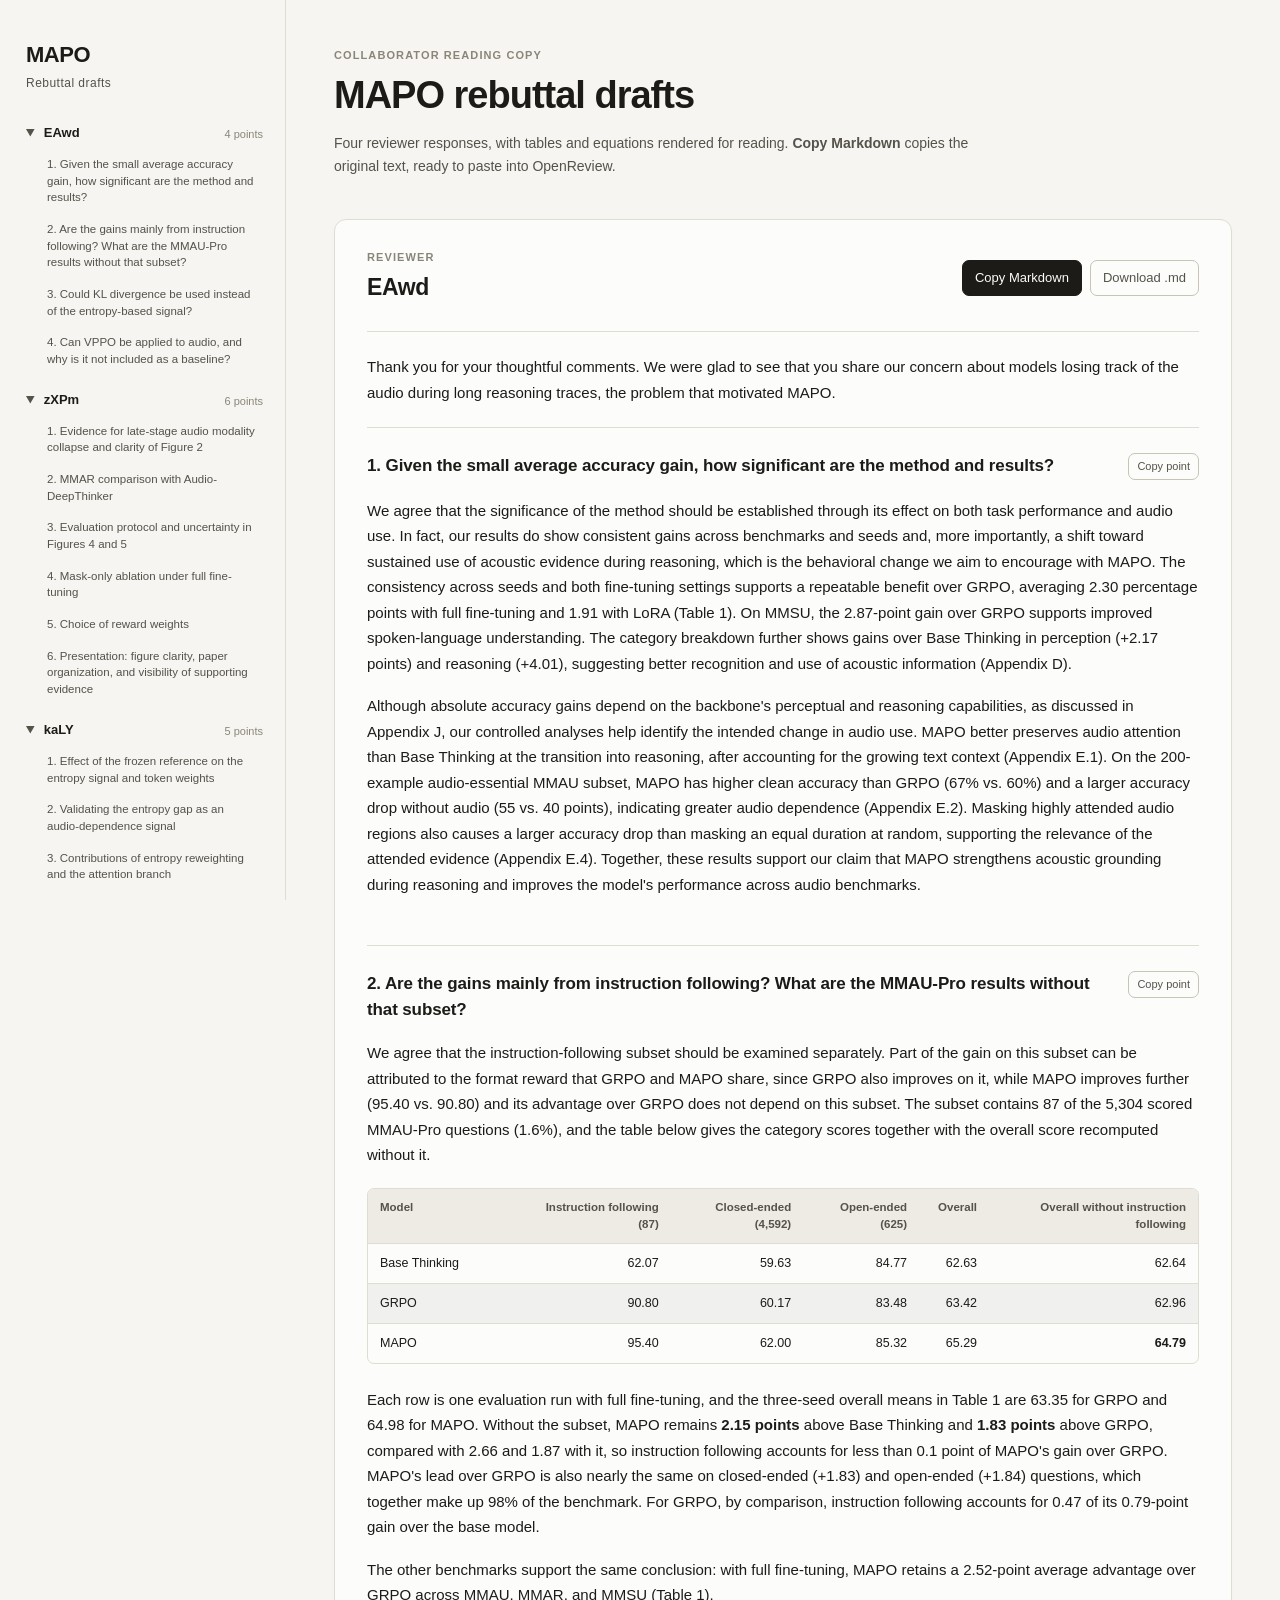
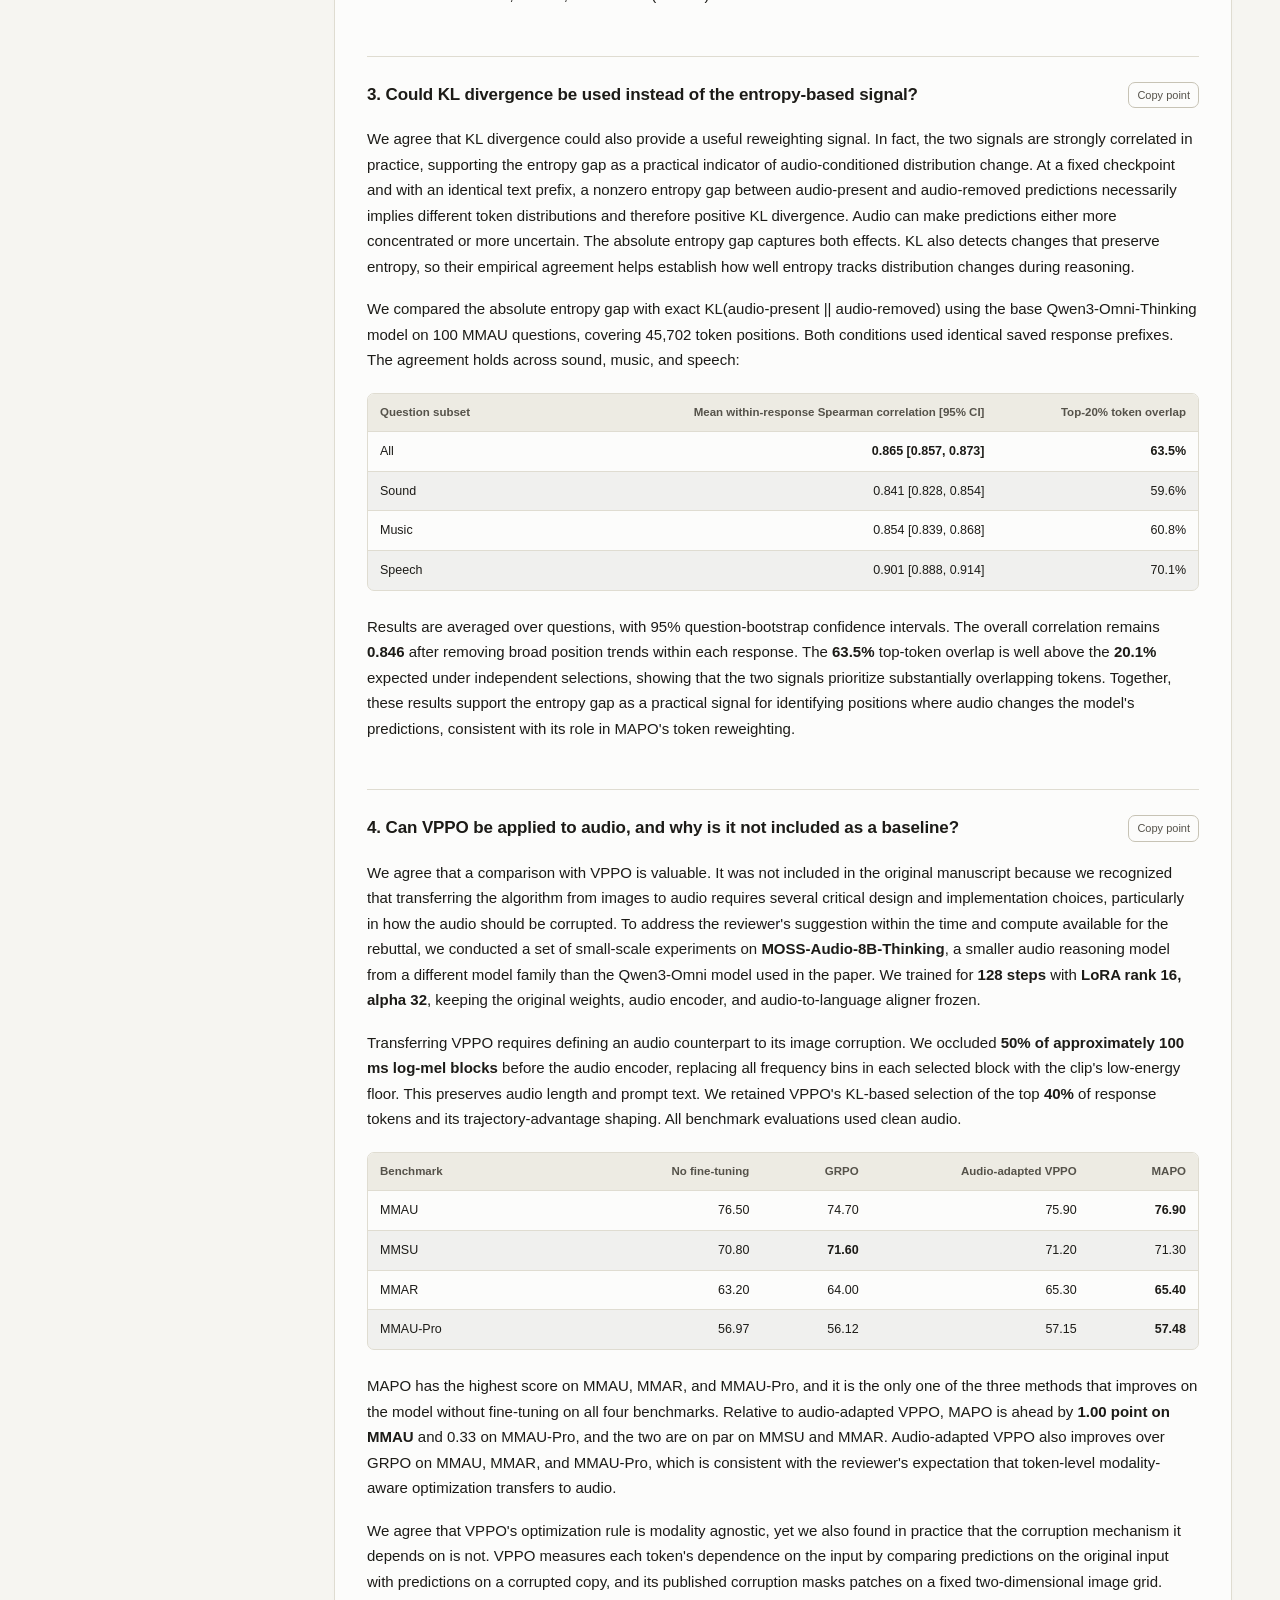
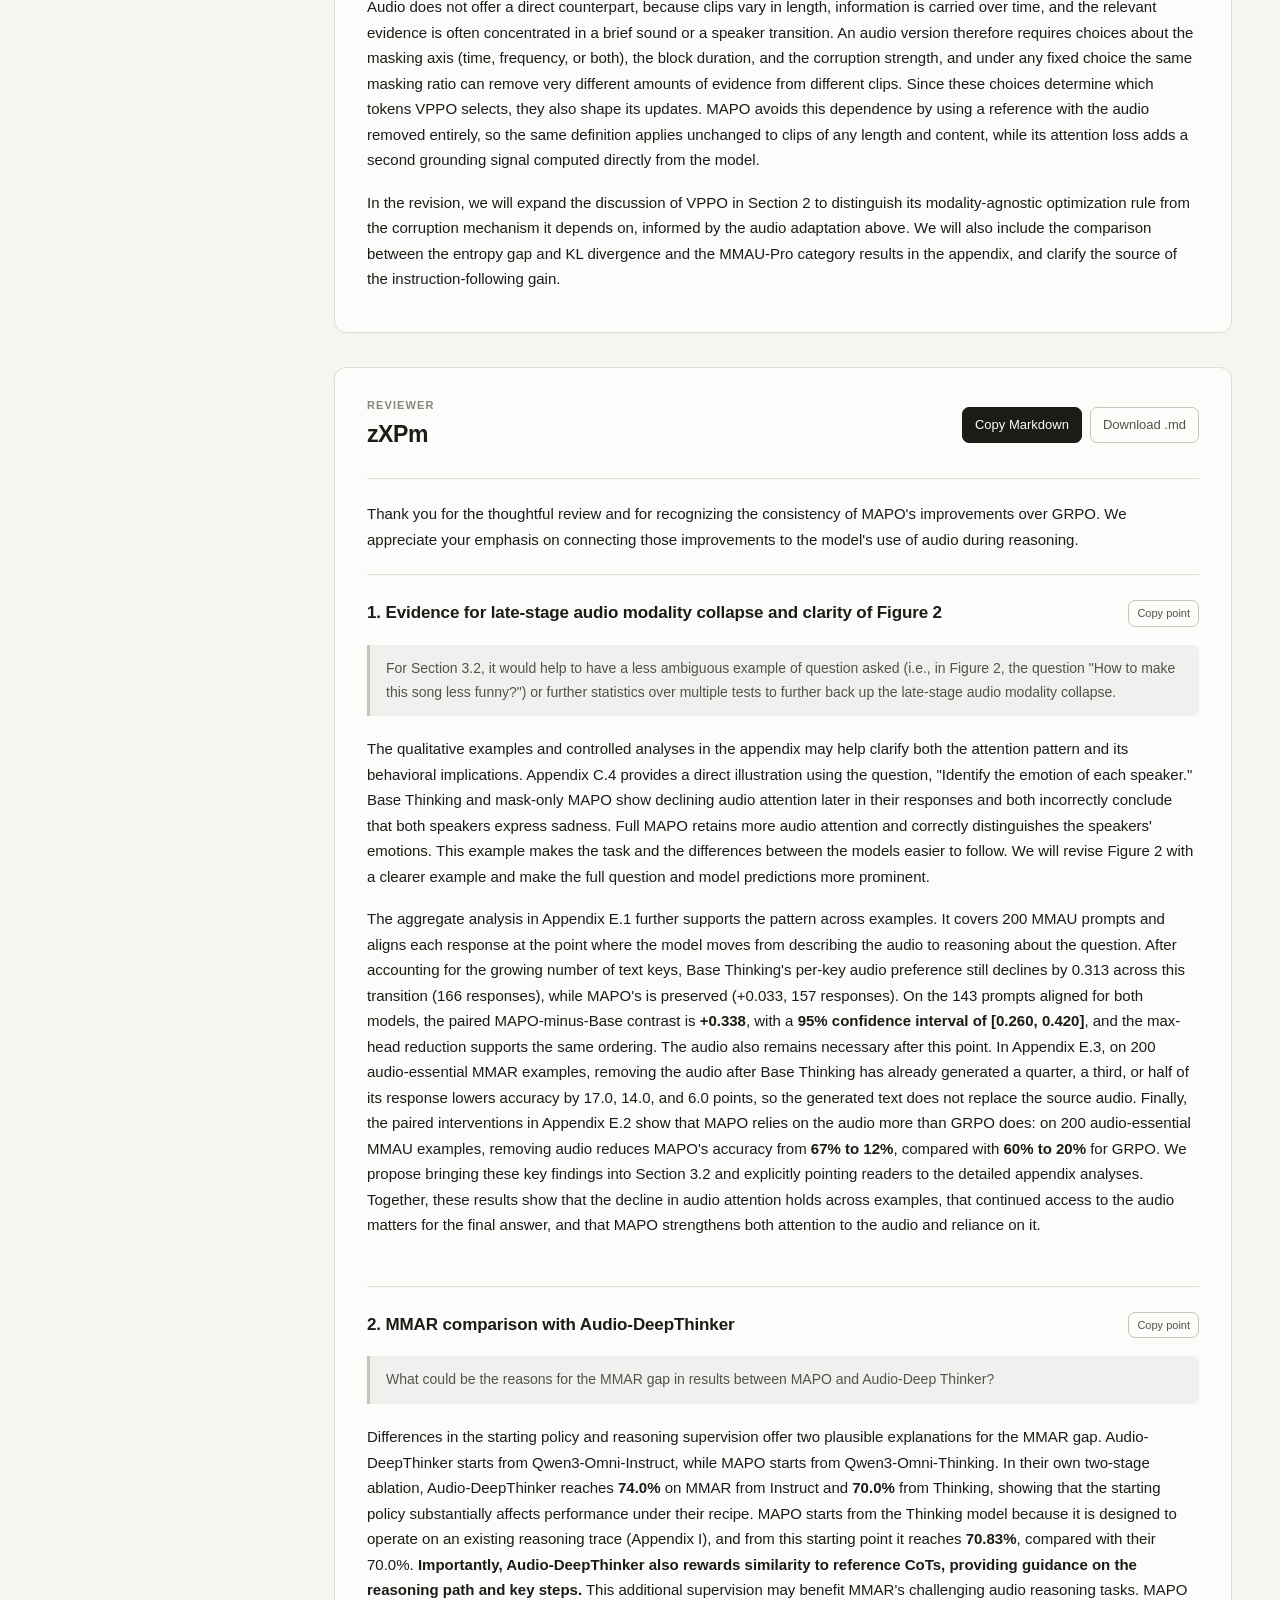
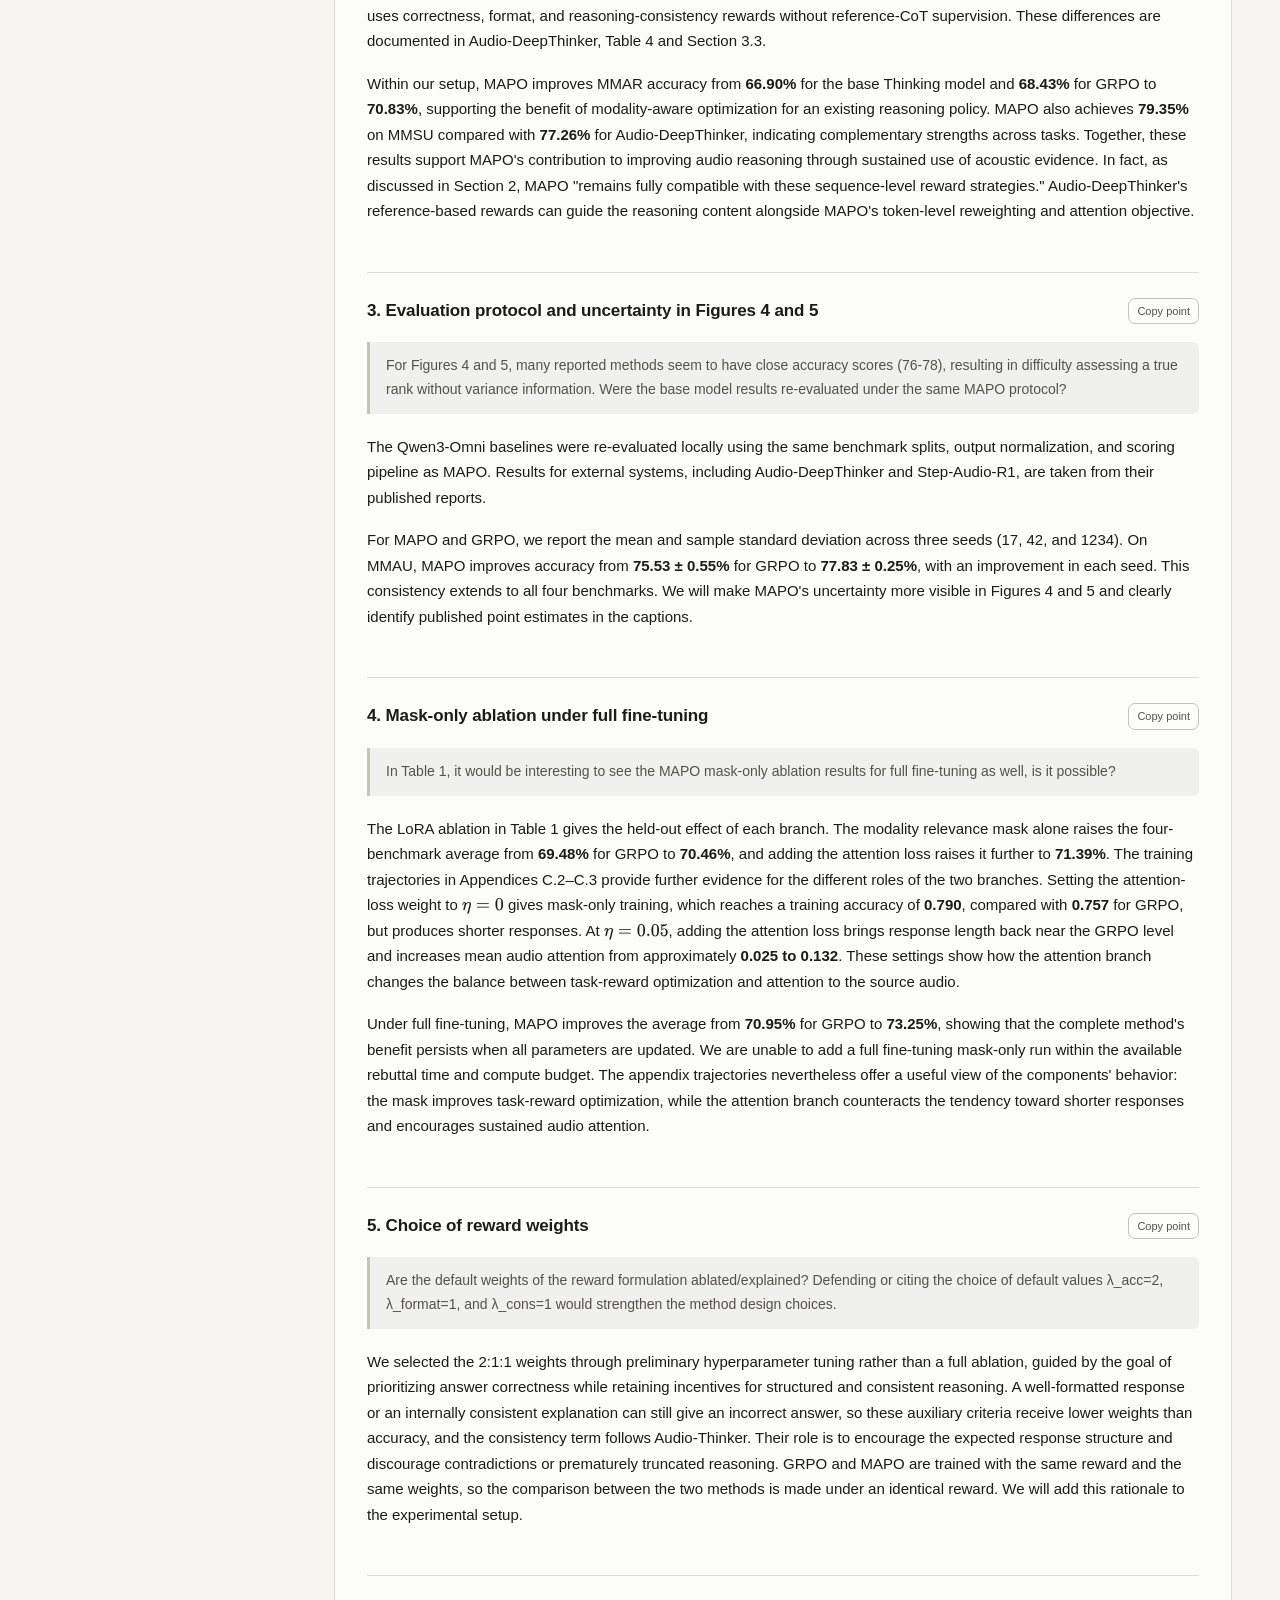
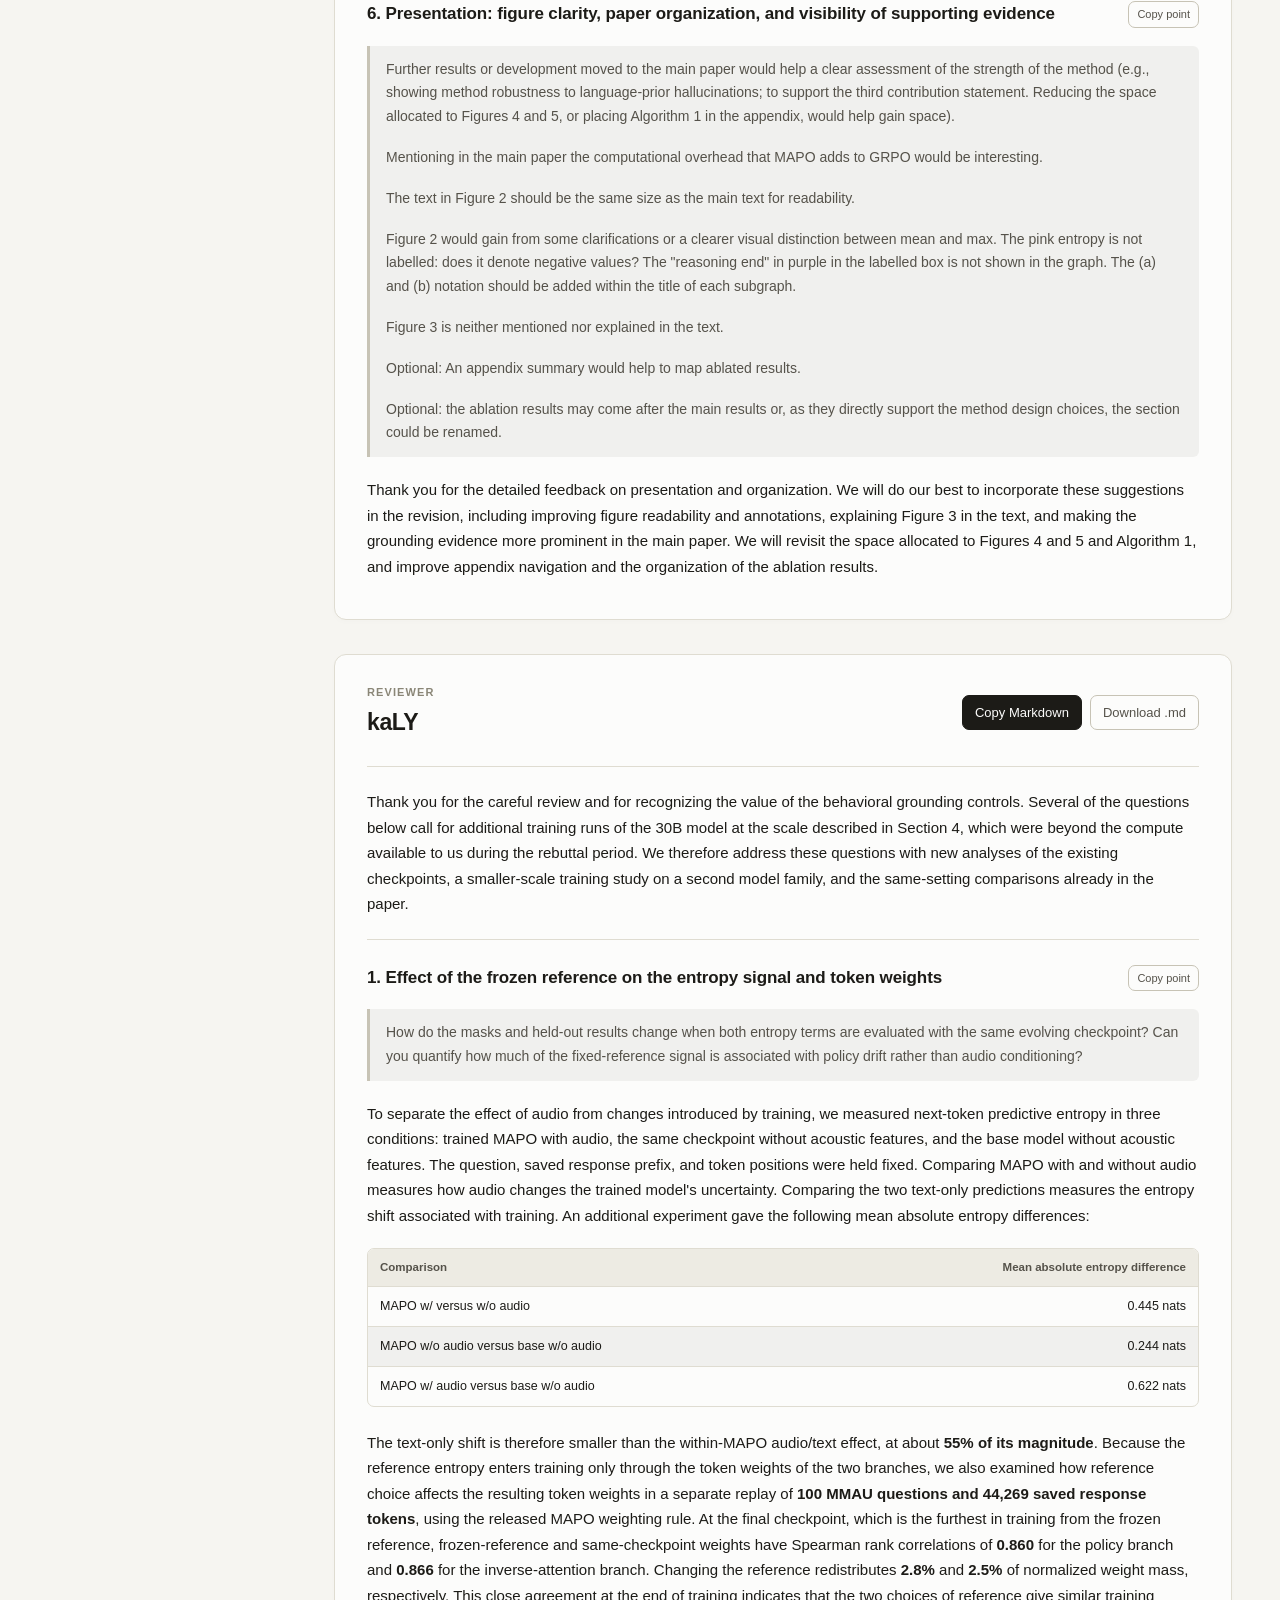
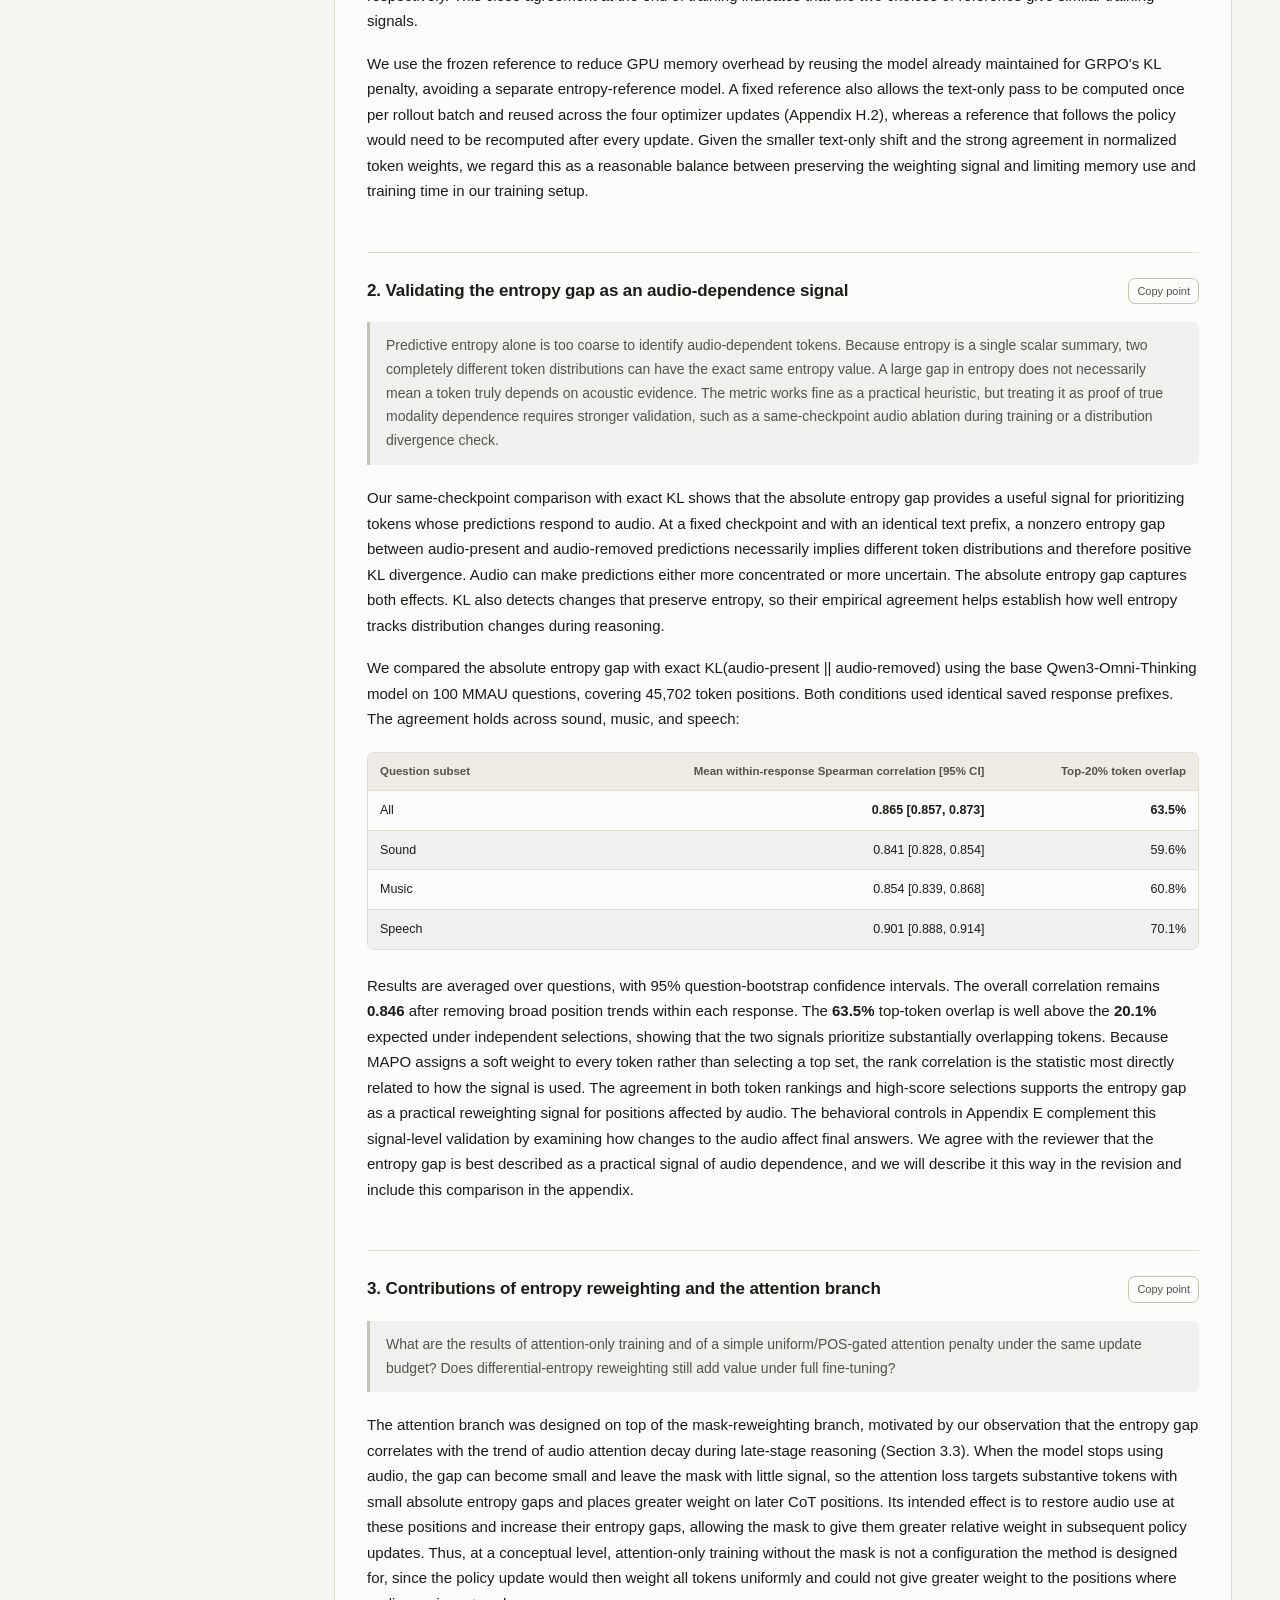
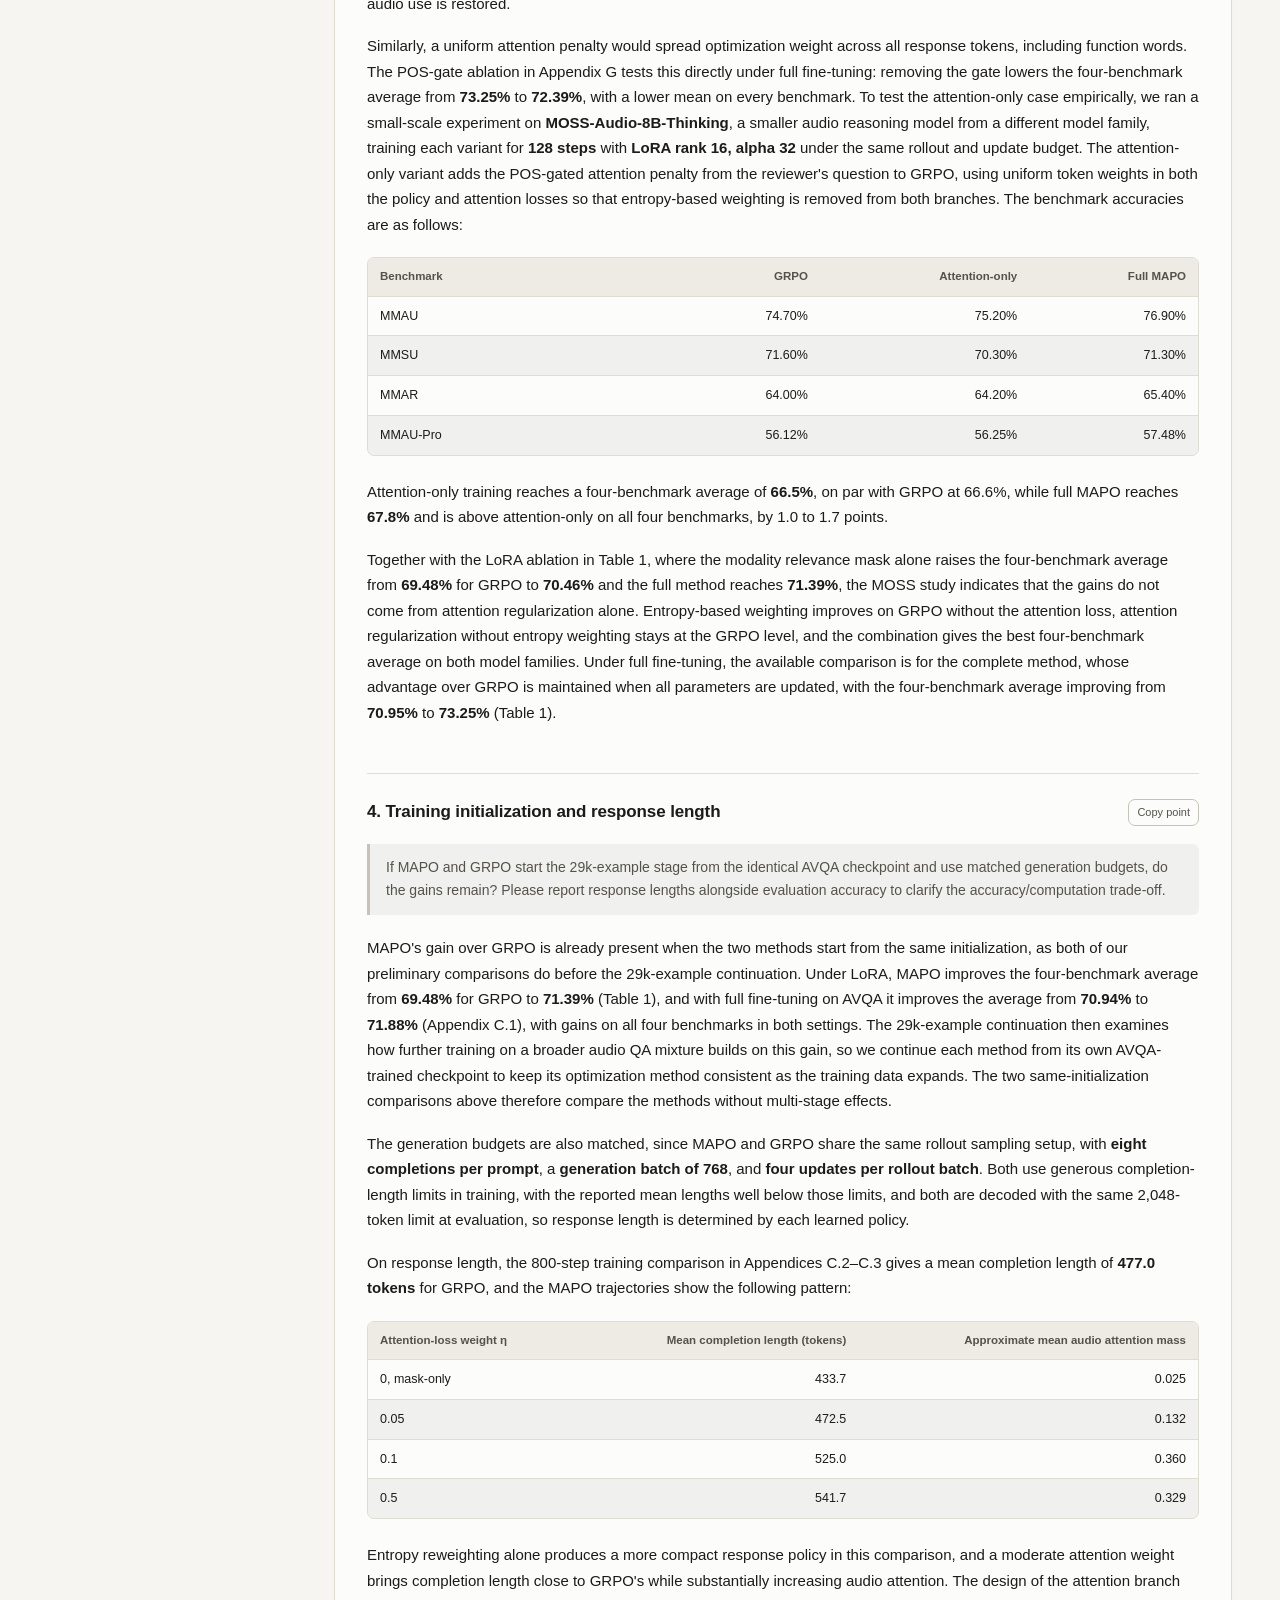
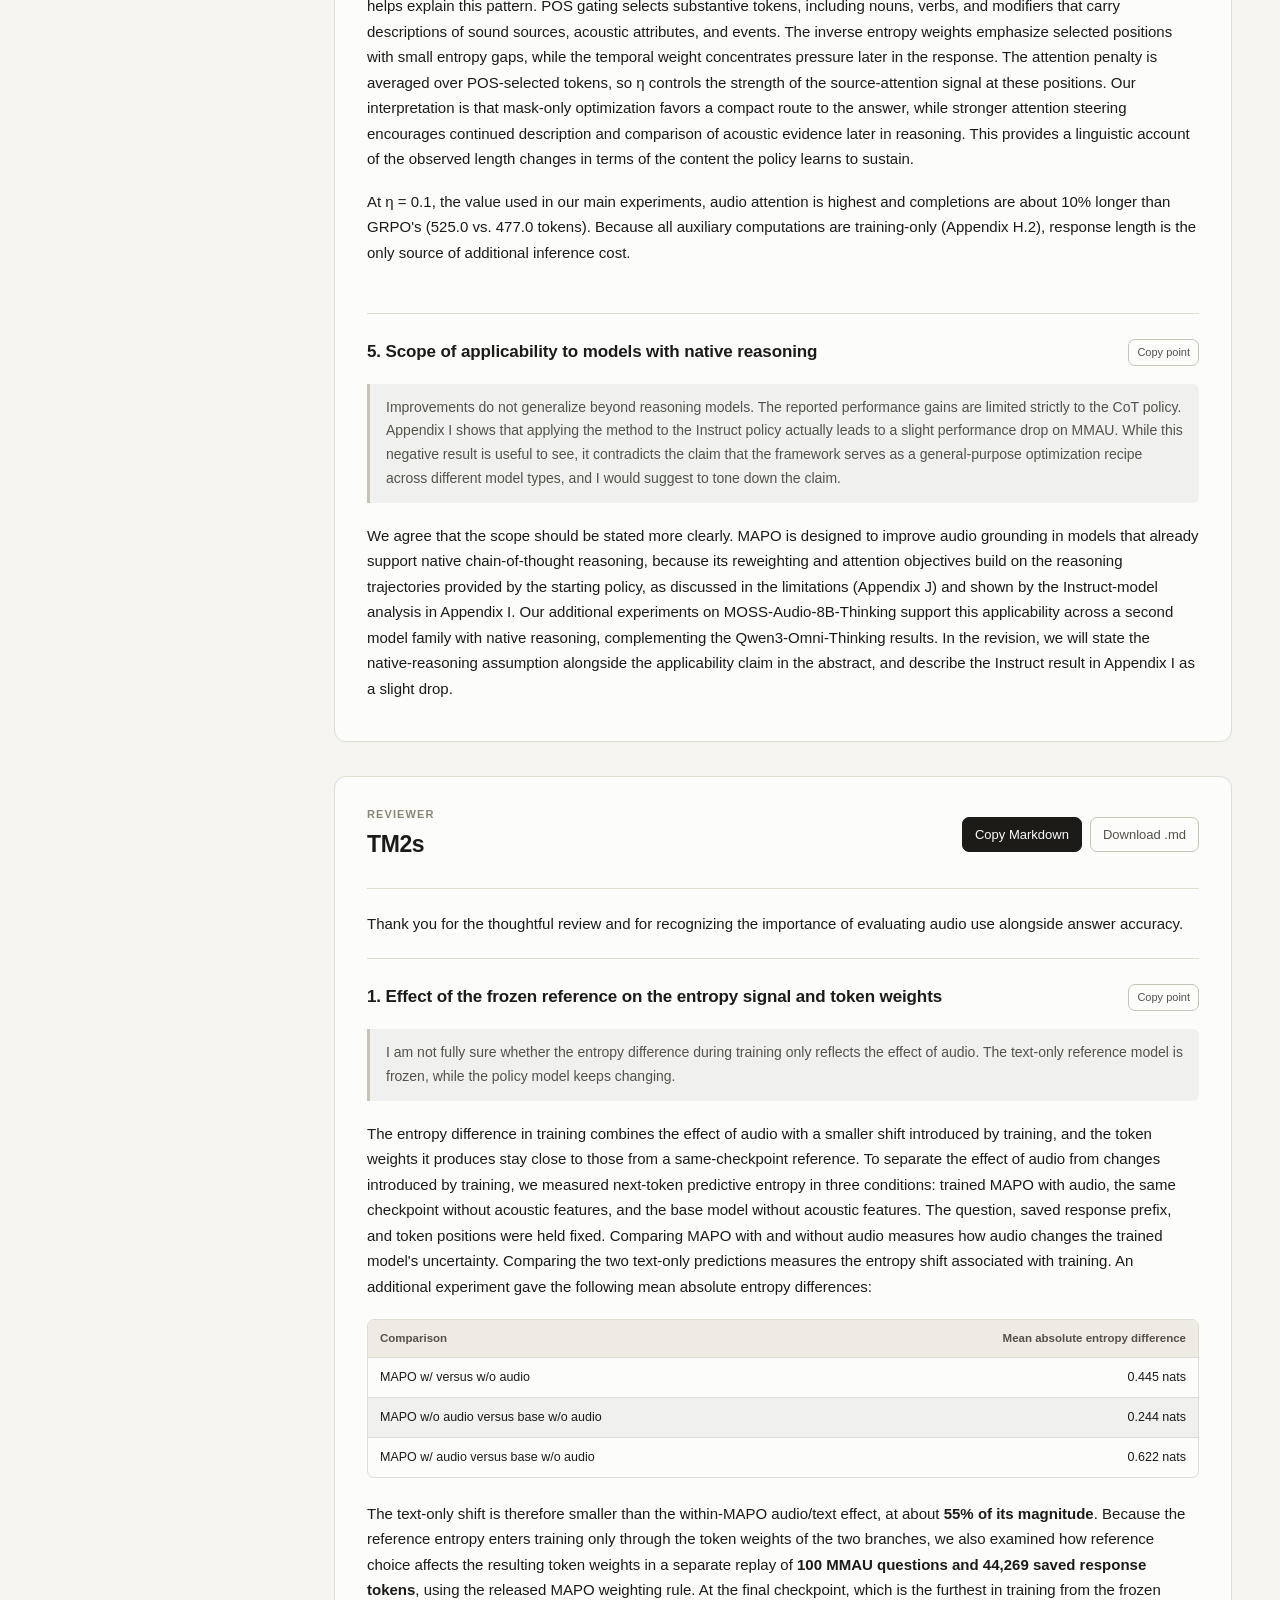
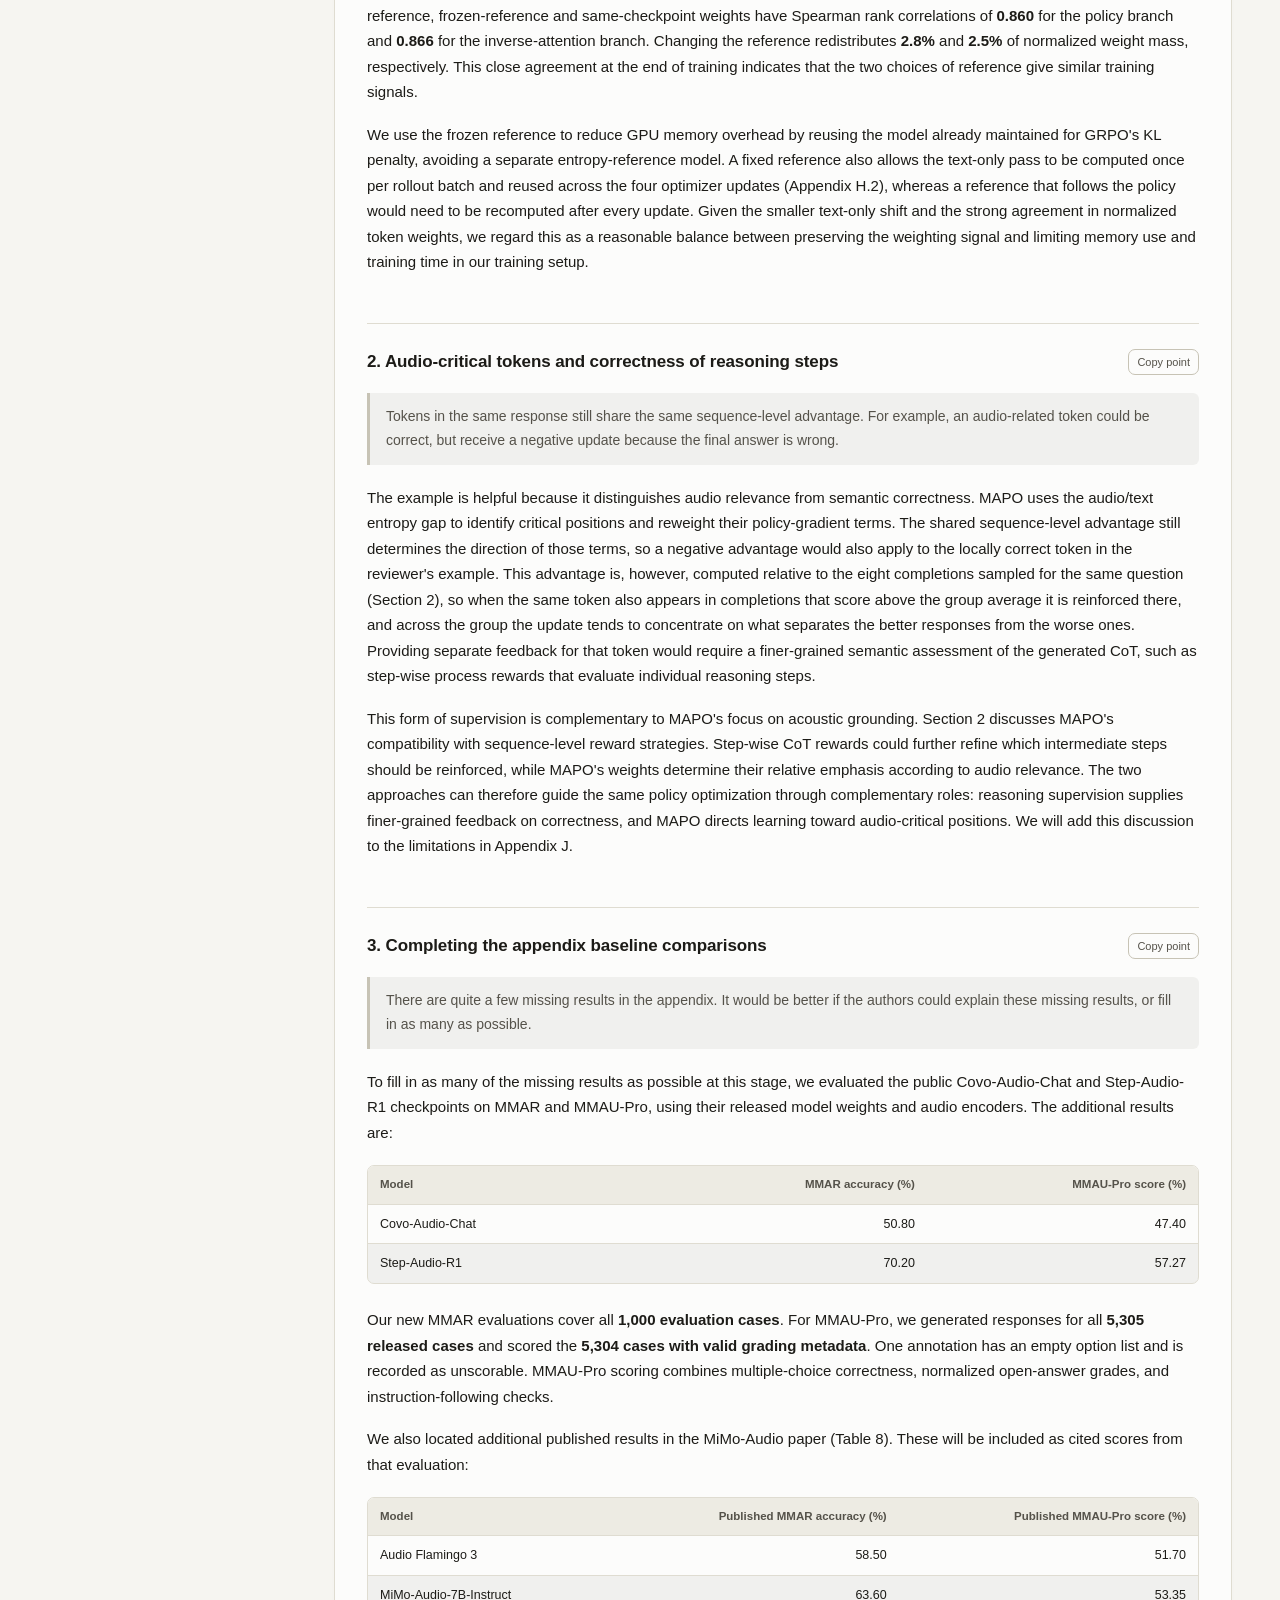
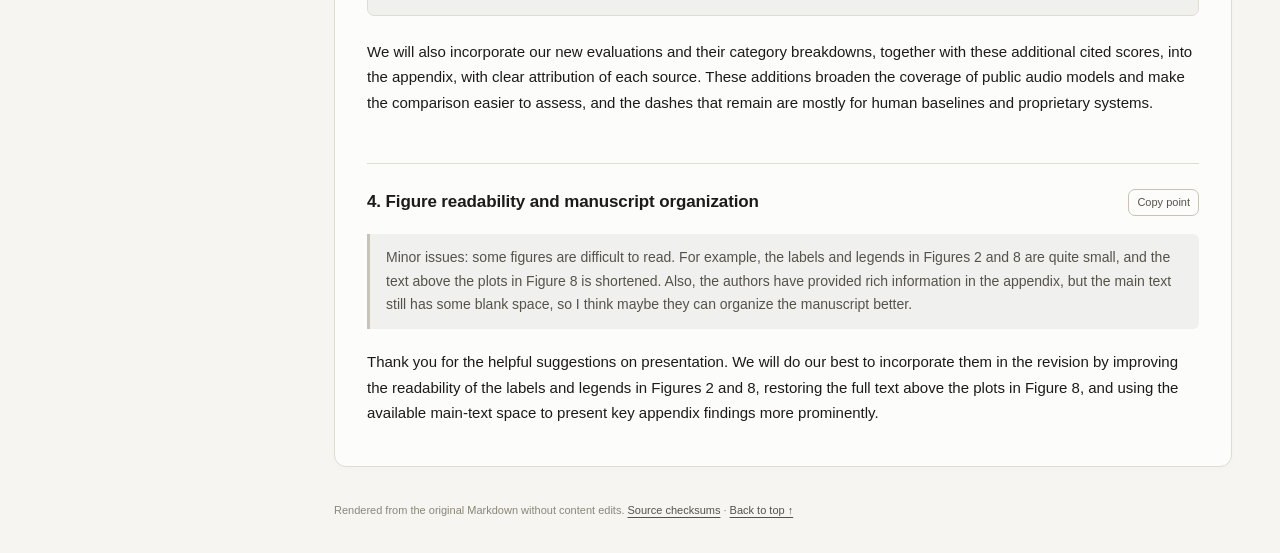
==== index.html @ f26bdb5a "Publish static rebuttal viewer" ====
<!doctype html>
<html lang="en">
<head>
<meta charset="utf-8">
<meta name="viewport" content="width=device-width, initial-scale=1">
<meta name="description" content="MAPO rebuttal drafts, rendered from the original Markdown with exact-source copying and downloads.">
<meta name="color-scheme" content="light dark">
<title>MAPO · Rebuttal drafts</title>
<style>/* Theme adapted from the html-report skill htmlkit.py. */

:root{color-scheme:light;--surface-0:#f6f5f1;--surface-1:#fcfcfb;--surface-2:#edebe3;
--border:#dfdcd1;--border-strong:#c7c3b5;--text-primary:#1c1b17;--text-secondary:#55524a;
--text-muted:#8a8677;--series-sed:#2a78d6;--series-asr:#178a17;--series-speaker:#d55187;
--pair-sed-asr:#e0692c;--pair-sed-speaker:#5647b0;--diverge-neg:#d83a3a;--grid:#e4e1d6;
--w-muted:#9b9686;--band:rgba(90,88,78,.07);--ok:#178a17;--bad:#d83a3a;}
@media (prefers-color-scheme:dark){:root:where(:not([data-theme=light])){color-scheme:dark;
--surface-0:#141311;--surface-1:#1a1a19;--surface-2:#232120;--border:#38362f;
--border-strong:#4a473d;--text-primary:#f3f1ea;--text-secondary:#c2beb0;--text-muted:#8f8c7e;
--series-sed:#4a97ee;--series-asr:#3ec03e;--series-speaker:#e06a9c;--pair-sed-asr:#ec8148;
--pair-sed-speaker:#8878e6;--diverge-neg:#ec6a6a;--grid:#322f29;--w-muted:#6f6c60;
--band:rgba(200,197,186,.06);--ok:#3ec03e;--bad:#ec6a6a;}}
:root[data-theme=dark]{color-scheme:dark;--surface-0:#141311;--surface-1:#1a1a19;
--surface-2:#232120;--border:#38362f;--border-strong:#4a473d;--text-primary:#f3f1ea;
--text-secondary:#c2beb0;--text-muted:#8f8c7e;--series-sed:#4a97ee;--series-asr:#3ec03e;
--series-speaker:#e06a9c;--pair-sed-asr:#ec8148;--pair-sed-speaker:#8878e6;
--diverge-neg:#ec6a6a;--grid:#322f29;--w-muted:#6f6c60;--band:rgba(200,197,186,.06);
--ok:#3ec03e;--bad:#ec6a6a;}
*{box-sizing:border-box}html,body{margin:0;padding:0}
body{background:var(--surface-0);color:var(--text-primary);font-size:16px;line-height:1.55;
font-family:Palatino,"Palatino Linotype","Iowan Old Style",Georgia,serif;-webkit-font-smoothing:antialiased}
.sans{font-family:-apple-system,BlinkMacSystemFont,"Segoe UI",Roboto,Helvetica,Arial,sans-serif}
.mono{font-family:ui-monospace,"SF Mono","Cascadia Code",Consolas,monospace;font-variant-numeric:tabular-nums}
.wrap{max-width:960px;margin:0 auto;padding:0 24px}
header.hero{padding:44px 0 12px}
h1{font-size:30px;line-height:1.15;margin:0 0 6px;text-wrap:balance}
.sub{color:var(--text-secondary);font-size:16px}
.kicker{font-size:12.5px;letter-spacing:.09em;text-transform:uppercase;color:var(--text-muted);
font-family:inherit;margin-bottom:10px}
section{padding:22px 0;border-top:1px solid var(--border)}
h2{font-size:21px;margin:0 0 4px;text-wrap:balance}
.lead{color:var(--text-secondary);margin:0 0 16px}
.stat-row{display:grid;grid-template-columns:repeat(auto-fit,minmax(150px,1fr));gap:12px;margin:6px 0 4px}
.tile{background:var(--surface-1);border:1px solid var(--border);border-radius:12px;padding:14px 16px}
.tile .l{font-size:12px;letter-spacing:.03em;text-transform:uppercase;color:var(--text-muted)}
.tile .v{font-size:26px;font-weight:600;font-variant-numeric:tabular-nums;margin-top:2px}
.tile .s{font-size:12.5px;color:var(--text-secondary);margin-top:2px}
.card{background:var(--surface-1);border:1px solid var(--border);border-radius:14px;padding:16px 18px;margin:14px 0}
.card h3{margin:0 0 8px;font-size:15.5px}
.grid2{display:grid;grid-template-columns:1fr 1fr;gap:16px}
@media(max-width:720px){.grid2{grid-template-columns:1fr}}
.chart{width:100%;height:auto;display:block}
.grid{stroke:var(--grid);stroke-width:1}
.vmark{stroke:var(--text-muted);stroke-width:1.4;stroke-dasharray:4 4}
text{fill:var(--text-secondary);font-family:inherit}
.ax-y{font-size:10.5px;text-anchor:end}.ax-x{font-size:10.5px;text-anchor:middle}
.ax-title{font-size:11px;text-anchor:middle;fill:var(--text-muted)}
.legend{display:flex;flex-wrap:wrap;gap:14px;margin:8px 2px 2px;font-size:13px;color:var(--text-secondary)}
.lg{display:inline-flex;align-items:center;gap:6px}.sw{width:12px;height:12px;border-radius:3px;display:inline-block}
.finding{border-left:3px solid var(--diverge-neg);background:var(--band);padding:10px 14px;border-radius:0 8px 8px 0;margin:12px 0;font-size:15px}
.finding.ok{border-left-color:var(--ok)}.finding b{font-weight:600}
table{width:100%;border-collapse:collapse;font-size:14px;margin:6px 0}
th,td{text-align:right;padding:6px 10px;border-bottom:1px solid var(--border)}
th:first-child,td:first-child{text-align:left}
thead th{color:var(--text-muted);font-weight:500;font-size:12.5px;text-transform:uppercase;letter-spacing:.03em}
.fig{width:100%;border-radius:8px;display:block;border:1px solid var(--border)}
.cap{font-size:13px;color:var(--text-secondary);margin:6px 2px 2px}.cap .mono{color:var(--text-primary)}
.asset-label{margin:12px 2px 5px;color:var(--text-muted);font-size:12px;font-weight:600;
letter-spacing:.06em;text-transform:uppercase}
.pill{display:inline-block;padding:1px 8px;border-radius:99px;font-size:12px;border:1px solid var(--border-strong)}
.muted{color:var(--text-muted)}
footer{padding:26px 0 60px;color:var(--text-muted);font-size:13px;border-top:1px solid var(--border)}
.equation{overflow-x:auto;margin:14px 0;padding:14px 16px;border-radius:9px;
background:var(--surface-2)}
.equation mjx-container[display="true"]{margin:0!important}
mjx-container{max-width:100%}

/* Reader layout. Source response prose is never rewritten. */
html { scroll-behavior: smooth; scroll-padding-top: 28px; }
body { font-family: -apple-system,BlinkMacSystemFont,"Segoe UI",Roboto,Helvetica,Arial,sans-serif; line-height: 1.7; }
a { color: var(--series-sed); text-underline-offset: 3px; }
button, .button { font: inherit; font-size: 13px; cursor: pointer; color: var(--text-secondary); border: 1px solid var(--border-strong); border-radius: 7px; background: var(--surface-1); padding: 7px 12px; line-height: 1.5; text-decoration: none; white-space: nowrap; }
button:hover, .button:hover { background: var(--surface-2); color: var(--text-primary); }
button.primary { background: var(--text-primary); color: var(--surface-1); border-color: var(--text-primary); }
button.primary:hover { opacity: .86; }
:focus-visible { outline: 3px solid var(--series-sed); outline-offset: 4px; }
.layout { max-width: 1500px; margin: 0 auto; display: grid; grid-template-columns: 286px minmax(0,1fr); }
.sidebar { position: sticky; top: 0; height: 100vh; overflow-y: auto; padding: 36px 22px 28px 26px; border-right: 1px solid var(--border); font-size: 13px; }
.brand { display: block; font-size: 22px; font-weight: 750; letter-spacing: -.5px; color: var(--text-primary); text-decoration: none; margin-bottom: 28px; }
.brand span { display: block; font-size: 12px; font-weight: 450; letter-spacing: .04em; color: var(--text-secondary); }
.sidebar details { margin: 0 0 18px; }
.sidebar summary { cursor: pointer; color: var(--text-secondary); font-weight: 600; }
.sidebar summary a { text-decoration: none; color: var(--text-primary); margin-left: 4px; }
.sidebar summary span { float: right; color: var(--text-muted); font-size: 11px; font-weight: 400; padding-top: 3px; }
.sidebar ol { list-style: none; padding: 0 0 0 15px; margin: 9px 0 0; }
.sidebar li { margin: 0 0 9px; line-height: 1.45; }
.sidebar li a { display: block; color: var(--text-secondary); font-size: 11.5px; text-decoration: none; padding: 3px 6px; border-radius: 4px; }
.sidebar li a:hover, .sidebar li a[aria-current="location"] { color: var(--series-sed); background: var(--band); }
.sidebar-footer { border-top: 1px solid var(--border); padding-top: 18px; display: flex; flex-direction: column; gap: 10px; align-items: flex-start; font-size: 12px; }
.sidebar-footer a { text-decoration: none; }
main { min-width: 0; padding: 46px 48px 0; max-width: 1140px; }
.page-header { max-width: 850px; padding-bottom: 27px; }
.eyebrow { font-size: 11px; font-weight: 600; color: var(--text-muted); letter-spacing: .1em; text-transform: uppercase; margin: 0 0 8px; }
h1 { font-size: clamp(28px,3.5vw,38px); letter-spacing: -1px; line-height: 1.2; }
.page-header > p:last-of-type { font-size: 14px; color: var(--text-secondary); max-width: 680px; margin-top: 14px; line-height: 1.65; }
.reviewer { background: var(--surface-1); border: 1px solid var(--border); border-radius: 12px; padding: 28px 32px 14px; margin: 0 0 34px; box-shadow: 0 2px 6px rgba(0,0,0,.015); scroll-margin-top: 24px; }
.reviewer-header { display: flex; align-items: center; justify-content: space-between; flex-wrap: wrap; gap: 14px; padding-bottom: 24px; margin-bottom: 22px; border-bottom: 1px solid var(--border); }
.reviewer-header .eyebrow { margin-bottom: 1px; }
.reviewer-header h2 { font-size: 23px; letter-spacing: -.4px; margin: 0; }
.reviewer-actions { display: flex; gap: 8px; flex-wrap: wrap; }
.response-content { font-size: 15px; overflow-wrap: break-word; }
.response-content p { margin: 0 0 17px; }
.response-point { border-top: 1px solid var(--border); padding: 25px 0 9px; margin-top: 22px; scroll-margin-top: 22px; }
.point-heading { display: flex; align-items: flex-start; justify-content: space-between; gap: 14px; margin: 0 0 18px; }
.point-heading h3 { font-size: 17px; line-height: 1.5; margin: 0; font-weight: 650; letter-spacing: -.12px; }
.point-heading button { flex-shrink: 0; font-size: 11px; padding: 4px 8px; }
blockquote { border-left: 3px solid var(--border-strong); background: var(--band); margin: 0 0 20px; padding: 12px 16px; border-radius: 0 6px 6px 0; color: var(--text-secondary); font-size: 14px; }
blockquote p:last-child { margin-bottom: 0; }
.table-scroll { overflow-x: auto; max-width: 100%; margin: 20px 0 23px; border: 1px solid var(--border); border-radius: 7px; }
table { width: 100%; font-size: 12.5px; line-height: 1.5; margin: 0; font-variant-numeric: tabular-nums; }
th, td { padding: 10px 12px; vertical-align: top; text-align: left; min-width: 70px; }
thead th { font-size: 11.5px; text-transform: none; letter-spacing: 0; color: var(--text-secondary); background: var(--surface-2); font-weight: 600; }
tbody tr:last-child td { border-bottom: 0; }
tbody tr:nth-child(even) { background: var(--band); }
td:first-child, th:first-child { min-width: 150px; }
.response-content strong { font-weight: 650; }
.response-content code { font-size: .9em; padding: 1px 4px; background: var(--surface-2); border-radius: 3px; }
.page-footer { font-size: 11px; color: var(--text-muted); line-height: 1.7; padding: 0 0 34px; border: 0; }
.page-footer a { color: var(--text-secondary); }
.mobile-reviewers { display: none; }
.sr-only { position: absolute; width: 1px; height: 1px; padding: 0; margin: -1px; overflow: hidden; clip: rect(0,0,0,0); white-space: nowrap; border: 0; }
.skip-link { position: fixed; top: -80px; left: 20px; z-index: 100; background: var(--surface-1); padding: 10px; border: 1px solid var(--border); }
.skip-link:focus { top: 10px; }
.toast { position: fixed; bottom: 25px; left: 50%; transform: translateX(-50%); z-index: 50; background: var(--text-primary); color: var(--surface-1); padding: 10px 20px; border-radius: 9px; box-shadow: 0 4px 18px rgba(0,0,0,.18); font-size: 13px; max-width: 90vw; }
dialog { background: var(--surface-1); color: var(--text-primary); border: 1px solid var(--border); border-radius: 12px; width: min(760px,94vw); padding: 24px; }
dialog::backdrop { background: rgba(0,0,0,.4); }
dialog p { font-size: 14px; }
dialog textarea { width: 100%; height: 48vh; padding: 12px; font-size: 13px; line-height: 1.5; color: var(--text-primary); background: var(--surface-0); border: 1px solid var(--border); }
dialog form > div { display: flex; justify-content: flex-end; gap: 8px; margin-top: 12px; }
@media (max-width:1100px) { .layout { grid-template-columns: 240px minmax(0,1fr); } .sidebar { padding-left: 18px; padding-right: 16px; } main { padding: 34px 26px 0; } .reviewer { padding: 24px 24px 12px; } }
@media (max-width:780px) { .layout { display: block; } .sidebar { display: none; } main { padding: 24px 16px 0; } .page-header { padding: 0 4px 24px; } .reviewer { padding: 22px 20px 10px; margin-bottom: 24px; } .reviewer-header { align-items: flex-start; gap: 12px; } .mobile-reviewers { display: flex; flex-wrap: wrap; gap: 8px; margin-top: 18px; } .mobile-reviewers a { text-decoration: none; padding: 4px 12px; border: 1px solid var(--border); border-radius: 20px; font-size: 13px; } .point-heading { flex-wrap: wrap; gap: 8px; } .response-content { font-size: 14px; } .point-heading h3 { font-size: 16px; } blockquote { font-size: 13px; padding: 10px 12px; } th,td { padding: 9px 10px; } }
@media (prefers-reduced-motion:reduce) { html { scroll-behavior: auto; } }
@media print { :root { color-scheme: light; --surface-0:#fff; --surface-1:#fff; --text-primary:#111; --text-secondary:#333; --border:#ddd; } .sidebar, .web-only, .reviewer-actions, .page-header, .page-footer, .toast, dialog, .skip-link { display: none !important; } .layout { display: block; } main { max-width: none; padding: 0; } .reviewer { border: 0; padding: 0; box-shadow: none; break-before: page; } .reviewer:first-of-type { break-before: auto; } .reviewer-header { padding-bottom: 12px; } .table-scroll { overflow: visible; } table { font-size: 10px; } tr { break-inside: avoid; } h3 { break-after: avoid; } }
</style>
<script>try { const theme = localStorage.getItem('mapo-theme'); if (theme) document.documentElement.dataset.theme = theme; } catch (_) {}</script>
<script>window.MathJax = {tex: {inlineMath: [['\\(', '\\)']], displayMath: [['\\[', '\\]']]}, svg: {fontCache: 'global'}, options: {skipHtmlTags: ['script', 'noscript', 'style', 'textarea', 'pre', 'code']}};</script>
<script id="MathJax-script" defer src="vendor/mathjax/tex-svg.js"></script>
</head>
<body>
<a class="skip-link" href="#main">Skip to responses</a>
<div class="layout">
<aside class="sidebar" aria-label="Response navigation">
<a class="brand" href="#top">MAPO<span>Rebuttal drafts</span></a>
<nav aria-label="Reviewers and points"><details open><summary><a href="#EAwd">EAwd</a><span>4 points</span></summary><ol><li><a href="#EAwd-1">1. Given the small average accuracy gain, how significant are the method and results?</a></li><li><a href="#EAwd-2">2. Are the gains mainly from instruction following? What are the MMAU-Pro results without that subset?</a></li><li><a href="#EAwd-3">3. Could KL divergence be used instead of the entropy-based signal?</a></li><li><a href="#EAwd-4">4. Can VPPO be applied to audio, and why is it not included as a baseline?</a></li></ol></details><details open><summary><a href="#zXPm">zXPm</a><span>6 points</span></summary><ol><li><a href="#zXPm-1">1. Evidence for late-stage audio modality collapse and clarity of Figure 2</a></li><li><a href="#zXPm-2">2. MMAR comparison with Audio-DeepThinker</a></li><li><a href="#zXPm-3">3. Evaluation protocol and uncertainty in Figures 4 and 5</a></li><li><a href="#zXPm-4">4. Mask-only ablation under full fine-tuning</a></li><li><a href="#zXPm-5">5. Choice of reward weights</a></li><li><a href="#zXPm-6">6. Presentation: figure clarity, paper organization, and visibility of supporting evidence</a></li></ol></details><details open><summary><a href="#kaLY">kaLY</a><span>5 points</span></summary><ol><li><a href="#kaLY-1">1. Effect of the frozen reference on the entropy signal and token weights</a></li><li><a href="#kaLY-2">2. Validating the entropy gap as an audio-dependence signal</a></li><li><a href="#kaLY-3">3. Contributions of entropy reweighting and the attention branch</a></li><li><a href="#kaLY-4">4. Training initialization and response length</a></li><li><a href="#kaLY-5">5. Scope of applicability to models with native reasoning</a></li></ol></details><details open><summary><a href="#TM2s">TM2s</a><span>4 points</span></summary><ol><li><a href="#TM2s-1">1. Effect of the frozen reference on the entropy signal and token weights</a></li><li><a href="#TM2s-2">2. Audio-critical tokens and correctness of reasoning steps</a></li><li><a href="#TM2s-3">3. Completing the appendix baseline comparisons</a></li><li><a href="#TM2s-4">4. Figure readability and manuscript organization</a></li></ol></details></nav>
<div class="sidebar-footer"><a href="responses.zip" download>Download all Markdown ↓</a><a href="https://github.com/BorrisonXiao/MAPO-Rebuttal">View repository ↗</a><button id="theme-toggle" type="button">Switch theme</button></div>
</aside>
<main id="main">
<header class="page-header" id="top"><p class="eyebrow">Collaborator reading copy</p><h1>MAPO rebuttal drafts</h1><p>Four reviewer responses, with tables and equations rendered for reading. <strong>Copy Markdown</strong> copies the original text, ready to paste into OpenReview.</p><div class="mobile-reviewers" aria-label="Jump to reviewer"><a href="#EAwd">EAwd</a><a href="#zXPm">zXPm</a><a href="#kaLY">kaLY</a><a href="#TM2s">TM2s</a></div></header>
<article class="reviewer" id="EAwd" aria-labelledby="label-EAwd">
<header class="reviewer-header"><div><p class="eyebrow">Reviewer</p><h2 id="label-EAwd">EAwd</h2></div>
<div class="reviewer-actions"><button class="copy-button primary" data-copy="EAwd">Copy Markdown</button><a class="button" href="responses/EAwd.md" download>Download .md</a></div></header>
<div class="response-content"><p>Thank you for your thoughtful comments. We were glad to see that you share our concern about models losing track of the audio during long reasoning traces, the problem that motivated MAPO.</p>
<section class="response-point" id="EAwd-1">
<div class="point-heading"><h3>1. Given the small average accuracy gain, how significant are the method and results?</h3><button class="copy-button web-only" data-copy="EAwd" data-point="1" aria-label="Copy Markdown for EAwd, point 1">Copy point</button></div>
<p>We agree that the significance of the method should be established through its effect on both task performance and audio use. In fact, our results do show consistent gains across benchmarks and seeds and, more importantly, a shift toward sustained use of acoustic evidence during reasoning, which is the behavioral change we aim to encourage with MAPO. The consistency across seeds and both fine-tuning settings supports a repeatable benefit over GRPO, averaging 2.30 percentage points with full fine-tuning and 1.91 with LoRA (Table 1). On MMSU, the 2.87-point gain over GRPO supports improved spoken-language understanding. The category breakdown further shows gains over Base Thinking in perception (+2.17 points) and reasoning (+4.01), suggesting better recognition and use of acoustic information (Appendix D).</p>
<p>Although absolute accuracy gains depend on the backbone's perceptual and reasoning capabilities, as discussed in Appendix J, our controlled analyses help identify the intended change in audio use. MAPO better preserves audio attention than Base Thinking at the transition into reasoning, after accounting for the growing text context (Appendix E.1). On the 200-example audio-essential MMAU subset, MAPO has higher clean accuracy than GRPO (67% vs. 60%) and a larger accuracy drop without audio (55 vs. 40 points), indicating greater audio dependence (Appendix E.2). Masking highly attended audio regions also causes a larger accuracy drop than masking an equal duration at random, supporting the relevance of the attended evidence (Appendix E.4). Together, these results support our claim that MAPO strengthens acoustic grounding during reasoning and improves the model's performance across audio benchmarks.</p>
</section><section class="response-point" id="EAwd-2">
<div class="point-heading"><h3>2. Are the gains mainly from instruction following? What are the MMAU-Pro results without that subset?</h3><button class="copy-button web-only" data-copy="EAwd" data-point="2" aria-label="Copy Markdown for EAwd, point 2">Copy point</button></div>
<p>We agree that the instruction-following subset should be examined separately. Part of the gain on this subset can be attributed to the format reward that GRPO and MAPO share, since GRPO also improves on it, while MAPO improves further (95.40 vs. 90.80) and its advantage over GRPO does not depend on this subset. The subset contains 87 of the 5,304 scored MMAU-Pro questions (1.6%), and the table below gives the category scores together with the overall score recomputed without it.</p>
<div class="table-scroll" role="region" aria-label="Table 1. EAwd, 2. Are the gains mainly from instruction following? What are the MMAU-Pro results without that subset?" tabindex="0"><table><caption class="sr-only web-only">Table 1. EAwd, 2. Are the gains mainly from instruction following? What are the MMAU-Pro results without that subset?</caption>
<thead>
<tr>
<th>Model</th>
<th style="text-align:right">Instruction following (87)</th>
<th style="text-align:right">Closed-ended (4,592)</th>
<th style="text-align:right">Open-ended (625)</th>
<th style="text-align:right">Overall</th>
<th style="text-align:right">Overall without instruction following</th>
</tr>
</thead>
<tbody>
<tr>
<td>Base Thinking</td>
<td style="text-align:right">62.07</td>
<td style="text-align:right">59.63</td>
<td style="text-align:right">84.77</td>
<td style="text-align:right">62.63</td>
<td style="text-align:right">62.64</td>
</tr>
<tr>
<td>GRPO</td>
<td style="text-align:right">90.80</td>
<td style="text-align:right">60.17</td>
<td style="text-align:right">83.48</td>
<td style="text-align:right">63.42</td>
<td style="text-align:right">62.96</td>
</tr>
<tr>
<td>MAPO</td>
<td style="text-align:right">95.40</td>
<td style="text-align:right">62.00</td>
<td style="text-align:right">85.32</td>
<td style="text-align:right">65.29</td>
<td style="text-align:right"><strong>64.79</strong></td>
</tr>
</tbody>
</table></div>
<p>Each row is one evaluation run with full fine-tuning, and the three-seed overall means in Table 1 are 63.35 for GRPO and 64.98 for MAPO. Without the subset, MAPO remains <strong>2.15 points</strong> above Base Thinking and <strong>1.83 points</strong> above GRPO, compared with 2.66 and 1.87 with it, so instruction following accounts for less than 0.1 point of MAPO's gain over GRPO. MAPO's lead over GRPO is also nearly the same on closed-ended (+1.83) and open-ended (+1.84) questions, which together make up 98% of the benchmark. For GRPO, by comparison, instruction following accounts for 0.47 of its 0.79-point gain over the base model.</p>
<p>The other benchmarks support the same conclusion: with full fine-tuning, MAPO retains a 2.52-point average advantage over GRPO across MMAU, MMAR, and MMSU (Table 1).</p>
</section><section class="response-point" id="EAwd-3">
<div class="point-heading"><h3>3. Could KL divergence be used instead of the entropy-based signal?</h3><button class="copy-button web-only" data-copy="EAwd" data-point="3" aria-label="Copy Markdown for EAwd, point 3">Copy point</button></div>
<p>We agree that KL divergence could also provide a useful reweighting signal. In fact, the two signals are strongly correlated in practice, supporting the entropy gap as a practical indicator of audio-conditioned distribution change. At a fixed checkpoint and with an identical text prefix, a nonzero entropy gap between audio-present and audio-removed predictions necessarily implies different token distributions and therefore positive KL divergence. Audio can make predictions either more concentrated or more uncertain. The absolute entropy gap captures both effects. KL also detects changes that preserve entropy, so their empirical agreement helps establish how well entropy tracks distribution changes during reasoning.</p>
<p>We compared the absolute entropy gap with exact KL(audio-present || audio-removed) using the base Qwen3-Omni-Thinking model on 100 MMAU questions, covering 45,702 token positions. Both conditions used identical saved response prefixes. The agreement holds across sound, music, and speech:</p>
<div class="table-scroll" role="region" aria-label="Table 2. EAwd, 3. Could KL divergence be used instead of the entropy-based signal?" tabindex="0"><table><caption class="sr-only web-only">Table 2. EAwd, 3. Could KL divergence be used instead of the entropy-based signal?</caption>
<thead>
<tr>
<th>Question subset</th>
<th style="text-align:right">Mean within-response Spearman correlation [95% CI]</th>
<th style="text-align:right">Top-20% token overlap</th>
</tr>
</thead>
<tbody>
<tr>
<td>All</td>
<td style="text-align:right"><strong>0.865 [0.857, 0.873]</strong></td>
<td style="text-align:right"><strong>63.5%</strong></td>
</tr>
<tr>
<td>Sound</td>
<td style="text-align:right">0.841 [0.828, 0.854]</td>
<td style="text-align:right">59.6%</td>
</tr>
<tr>
<td>Music</td>
<td style="text-align:right">0.854 [0.839, 0.868]</td>
<td style="text-align:right">60.8%</td>
</tr>
<tr>
<td>Speech</td>
<td style="text-align:right">0.901 [0.888, 0.914]</td>
<td style="text-align:right">70.1%</td>
</tr>
</tbody>
</table></div>
<p>Results are averaged over questions, with 95% question-bootstrap confidence intervals. The overall correlation remains <strong>0.846</strong> after removing broad position trends within each response. The <strong>63.5%</strong> top-token overlap is well above the <strong>20.1%</strong> expected under independent selections, showing that the two signals prioritize substantially overlapping tokens. Together, these results support the entropy gap as a practical signal for identifying positions where audio changes the model's predictions, consistent with its role in MAPO's token reweighting.</p>
</section><section class="response-point" id="EAwd-4">
<div class="point-heading"><h3>4. Can VPPO be applied to audio, and why is it not included as a baseline?</h3><button class="copy-button web-only" data-copy="EAwd" data-point="4" aria-label="Copy Markdown for EAwd, point 4">Copy point</button></div>
<p>We agree that a comparison with VPPO is valuable. It was not included in the original manuscript because we recognized that transferring the algorithm from images to audio requires several critical design and implementation choices, particularly in how the audio should be corrupted. To address the reviewer's suggestion within the time and compute available for the rebuttal, we conducted a set of small-scale experiments on <strong>MOSS-Audio-8B-Thinking</strong>, a smaller audio reasoning model from a different model family than the Qwen3-Omni model used in the paper. We trained for <strong>128 steps</strong> with <strong>LoRA rank 16, alpha 32</strong>, keeping the original weights, audio encoder, and audio-to-language aligner frozen.</p>
<p>Transferring VPPO requires defining an audio counterpart to its image corruption. We occluded <strong>50% of approximately 100 ms log-mel blocks</strong> before the audio encoder, replacing all frequency bins in each selected block with the clip's low-energy floor. This preserves audio length and prompt text. We retained VPPO's KL-based selection of the top <strong>40%</strong> of response tokens and its trajectory-advantage shaping. All benchmark evaluations used clean audio.</p>
<div class="table-scroll" role="region" aria-label="Table 3. EAwd, 4. Can VPPO be applied to audio, and why is it not included as a baseline?" tabindex="0"><table><caption class="sr-only web-only">Table 3. EAwd, 4. Can VPPO be applied to audio, and why is it not included as a baseline?</caption>
<thead>
<tr>
<th>Benchmark</th>
<th style="text-align:right">No fine-tuning</th>
<th style="text-align:right">GRPO</th>
<th style="text-align:right">Audio-adapted VPPO</th>
<th style="text-align:right">MAPO</th>
</tr>
</thead>
<tbody>
<tr>
<td>MMAU</td>
<td style="text-align:right">76.50</td>
<td style="text-align:right">74.70</td>
<td style="text-align:right">75.90</td>
<td style="text-align:right"><strong>76.90</strong></td>
</tr>
<tr>
<td>MMSU</td>
<td style="text-align:right">70.80</td>
<td style="text-align:right"><strong>71.60</strong></td>
<td style="text-align:right">71.20</td>
<td style="text-align:right">71.30</td>
</tr>
<tr>
<td>MMAR</td>
<td style="text-align:right">63.20</td>
<td style="text-align:right">64.00</td>
<td style="text-align:right">65.30</td>
<td style="text-align:right"><strong>65.40</strong></td>
</tr>
<tr>
<td>MMAU-Pro</td>
<td style="text-align:right">56.97</td>
<td style="text-align:right">56.12</td>
<td style="text-align:right">57.15</td>
<td style="text-align:right"><strong>57.48</strong></td>
</tr>
</tbody>
</table></div>
<p>MAPO has the highest score on MMAU, MMAR, and MMAU-Pro, and it is the only one of the three methods that improves on the model without fine-tuning on all four benchmarks. Relative to audio-adapted VPPO, MAPO is ahead by <strong>1.00 point on MMAU</strong> and 0.33 on MMAU-Pro, and the two are on par on MMSU and MMAR. Audio-adapted VPPO also improves over GRPO on MMAU, MMAR, and MMAU-Pro, which is consistent with the reviewer's expectation that token-level modality-aware optimization transfers to audio.</p>
<p>We agree that VPPO's optimization rule is modality agnostic, yet we also found in practice that the corruption mechanism it depends on is not. VPPO measures each token's dependence on the input by comparing predictions on the original input with predictions on a corrupted copy, and its published corruption masks patches on a fixed two-dimensional image grid. Audio does not offer a direct counterpart, because clips vary in length, information is carried over time, and the relevant evidence is often concentrated in a brief sound or a speaker transition. An audio version therefore requires choices about the masking axis (time, frequency, or both), the block duration, and the corruption strength, and under any fixed choice the same masking ratio can remove very different amounts of evidence from different clips. Since these choices determine which tokens VPPO selects, they also shape its updates. MAPO avoids this dependence by using a reference with the audio removed entirely, so the same definition applies unchanged to clips of any length and content, while its attention loss adds a second grounding signal computed directly from the model.</p>
<p>In the revision, we will expand the discussion of VPPO in Section 2 to distinguish its modality-agnostic optimization rule from the corruption mechanism it depends on, informed by the audio adaptation above. We will also include the comparison between the entropy gap and KL divergence and the MMAU-Pro category results in the appendix, and clarify the source of the instruction-following gain.</p>
</section></div></article><article class="reviewer" id="zXPm" aria-labelledby="label-zXPm">
<header class="reviewer-header"><div><p class="eyebrow">Reviewer</p><h2 id="label-zXPm">zXPm</h2></div>
<div class="reviewer-actions"><button class="copy-button primary" data-copy="zXPm">Copy Markdown</button><a class="button" href="responses/zXPm.md" download>Download .md</a></div></header>
<div class="response-content"><p>Thank you for the thoughtful review and for recognizing the consistency of MAPO's improvements over GRPO. We appreciate your emphasis on connecting those improvements to the model's use of audio during reasoning.</p>
<section class="response-point" id="zXPm-1">
<div class="point-heading"><h3>1. Evidence for late-stage audio modality collapse and clarity of Figure 2</h3><button class="copy-button web-only" data-copy="zXPm" data-point="1" aria-label="Copy Markdown for zXPm, point 1">Copy point</button></div>
<blockquote>
<p>For Section 3.2, it would help to have a less ambiguous example of question asked (i.e., in Figure 2, the question &quot;How to make this song less funny?&quot;) or further statistics over multiple tests to further back up the late-stage audio modality collapse.</p>
</blockquote>
<p>The qualitative examples and controlled analyses in the appendix may help clarify both the attention pattern and its behavioral implications. Appendix C.4 provides a direct illustration using the question, &quot;Identify the emotion of each speaker.&quot; Base Thinking and mask-only MAPO show declining audio attention later in their responses and both incorrectly conclude that both speakers express sadness. Full MAPO retains more audio attention and correctly distinguishes the speakers' emotions. This example makes the task and the differences between the models easier to follow. We will revise Figure 2 with a clearer example and make the full question and model predictions more prominent.</p>
<p>The aggregate analysis in Appendix E.1 further supports the pattern across examples. It covers 200 MMAU prompts and aligns each response at the point where the model moves from describing the audio to reasoning about the question. After accounting for the growing number of text keys, Base Thinking's per-key audio preference still declines by 0.313 across this transition (166 responses), while MAPO's is preserved (+0.033, 157 responses). On the 143 prompts aligned for both models, the paired MAPO-minus-Base contrast is <strong>+0.338</strong>, with a <strong>95% confidence interval of [0.260, 0.420]</strong>, and the max-head reduction supports the same ordering. The audio also remains necessary after this point. In Appendix E.3, on 200 audio-essential MMAR examples, removing the audio after Base Thinking has already generated a quarter, a third, or half of its response lowers accuracy by 17.0, 14.0, and 6.0 points, so the generated text does not replace the source audio. Finally, the paired interventions in Appendix E.2 show that MAPO relies on the audio more than GRPO does: on 200 audio-essential MMAU examples, removing audio reduces MAPO's accuracy from <strong>67% to 12%</strong>, compared with <strong>60% to 20%</strong> for GRPO. We propose bringing these key findings into Section 3.2 and explicitly pointing readers to the detailed appendix analyses. Together, these results show that the decline in audio attention holds across examples, that continued access to the audio matters for the final answer, and that MAPO strengthens both attention to the audio and reliance on it.</p>
</section><section class="response-point" id="zXPm-2">
<div class="point-heading"><h3>2. MMAR comparison with Audio-DeepThinker</h3><button class="copy-button web-only" data-copy="zXPm" data-point="2" aria-label="Copy Markdown for zXPm, point 2">Copy point</button></div>
<blockquote>
<p>What could be the reasons for the MMAR gap in results between MAPO and Audio-Deep Thinker?</p>
</blockquote>
<p>Differences in the starting policy and reasoning supervision offer two plausible explanations for the MMAR gap. Audio-DeepThinker starts from Qwen3-Omni-Instruct, while MAPO starts from Qwen3-Omni-Thinking. In their own two-stage ablation, Audio-DeepThinker reaches <strong>74.0%</strong> on MMAR from Instruct and <strong>70.0%</strong> from Thinking, showing that the starting policy substantially affects performance under their recipe. MAPO starts from the Thinking model because it is designed to operate on an existing reasoning trace (Appendix I), and from this starting point it reaches <strong>70.83%</strong>, compared with their 70.0%. <strong>Importantly, Audio-DeepThinker also rewards similarity to reference CoTs, providing guidance on the reasoning path and key steps.</strong> This additional supervision may benefit MMAR's challenging audio reasoning tasks. MAPO uses correctness, format, and reasoning-consistency rewards without reference-CoT supervision. These differences are documented in Audio-DeepThinker, Table 4 and Section 3.3.</p>
<p>Within our setup, MAPO improves MMAR accuracy from <strong>66.90%</strong> for the base Thinking model and <strong>68.43%</strong> for GRPO to <strong>70.83%</strong>, supporting the benefit of modality-aware optimization for an existing reasoning policy. MAPO also achieves <strong>79.35%</strong> on MMSU compared with <strong>77.26%</strong> for Audio-DeepThinker, indicating complementary strengths across tasks. Together, these results support MAPO's contribution to improving audio reasoning through sustained use of acoustic evidence. In fact, as discussed in Section 2, MAPO &quot;remains fully compatible with these sequence-level reward strategies.&quot; Audio-DeepThinker's reference-based rewards can guide the reasoning content alongside MAPO's token-level reweighting and attention objective.</p>
</section><section class="response-point" id="zXPm-3">
<div class="point-heading"><h3>3. Evaluation protocol and uncertainty in Figures 4 and 5</h3><button class="copy-button web-only" data-copy="zXPm" data-point="3" aria-label="Copy Markdown for zXPm, point 3">Copy point</button></div>
<blockquote>
<p>For Figures 4 and 5, many reported methods seem to have close accuracy scores (76-78), resulting in difficulty assessing a true rank without variance information. Were the base model results re-evaluated under the same MAPO protocol?</p>
</blockquote>
<p>The Qwen3-Omni baselines were re-evaluated locally using the same benchmark splits, output normalization, and scoring pipeline as MAPO. Results for external systems, including Audio-DeepThinker and Step-Audio-R1, are taken from their published reports.</p>
<p>For MAPO and GRPO, we report the mean and sample standard deviation across three seeds (17, 42, and 1234). On MMAU, MAPO improves accuracy from <strong>75.53 ± 0.55%</strong> for GRPO to <strong>77.83 ± 0.25%</strong>, with an improvement in each seed. This consistency extends to all four benchmarks. We will make MAPO's uncertainty more visible in Figures 4 and 5 and clearly identify published point estimates in the captions.</p>
</section><section class="response-point" id="zXPm-4">
<div class="point-heading"><h3>4. Mask-only ablation under full fine-tuning</h3><button class="copy-button web-only" data-copy="zXPm" data-point="4" aria-label="Copy Markdown for zXPm, point 4">Copy point</button></div>
<blockquote>
<p>In Table 1, it would be interesting to see the MAPO mask-only ablation results for full fine-tuning as well, is it possible?</p>
</blockquote>
<p>The LoRA ablation in Table 1 gives the held-out effect of each branch. The modality relevance mask alone raises the four-benchmark average from <strong>69.48%</strong> for GRPO to <strong>70.46%</strong>, and adding the attention loss raises it further to <strong>71.39%</strong>. The training trajectories in Appendices C.2–C.3 provide further evidence for the different roles of the two branches. Setting the attention-loss weight to <span class="math" data-tex="\eta=0">\(\eta=0\)</span> gives mask-only training, which reaches a training accuracy of <strong>0.790</strong>, compared with <strong>0.757</strong> for GRPO, but produces shorter responses. At <span class="math" data-tex="\eta=0.05">\(\eta=0.05\)</span>, adding the attention loss brings response length back near the GRPO level and increases mean audio attention from approximately <strong>0.025 to 0.132</strong>. These settings show how the attention branch changes the balance between task-reward optimization and attention to the source audio.</p>
<p>Under full fine-tuning, MAPO improves the average from <strong>70.95%</strong> for GRPO to <strong>73.25%</strong>, showing that the complete method's benefit persists when all parameters are updated. We are unable to add a full fine-tuning mask-only run within the available rebuttal time and compute budget. The appendix trajectories nevertheless offer a useful view of the components' behavior: the mask improves task-reward optimization, while the attention branch counteracts the tendency toward shorter responses and encourages sustained audio attention.</p>
</section><section class="response-point" id="zXPm-5">
<div class="point-heading"><h3>5. Choice of reward weights</h3><button class="copy-button web-only" data-copy="zXPm" data-point="5" aria-label="Copy Markdown for zXPm, point 5">Copy point</button></div>
<blockquote>
<p>Are the default weights of the reward formulation ablated/explained? Defending or citing the choice of default values λ_acc=2, λ_format=1, and λ_cons=1 would strengthen the method design choices.</p>
</blockquote>
<p>We selected the 2:1:1 weights through preliminary hyperparameter tuning rather than a full ablation, guided by the goal of prioritizing answer correctness while retaining incentives for structured and consistent reasoning. A well-formatted response or an internally consistent explanation can still give an incorrect answer, so these auxiliary criteria receive lower weights than accuracy, and the consistency term follows Audio-Thinker. Their role is to encourage the expected response structure and discourage contradictions or prematurely truncated reasoning. GRPO and MAPO are trained with the same reward and the same weights, so the comparison between the two methods is made under an identical reward. We will add this rationale to the experimental setup.</p>
</section><section class="response-point" id="zXPm-6">
<div class="point-heading"><h3>6. Presentation: figure clarity, paper organization, and visibility of supporting evidence</h3><button class="copy-button web-only" data-copy="zXPm" data-point="6" aria-label="Copy Markdown for zXPm, point 6">Copy point</button></div>
<blockquote>
<p>Further results or development moved to the main paper would help a clear assessment of the strength of the method (e.g., showing method robustness to language-prior hallucinations; to support the third contribution statement. Reducing the space allocated to Figures 4 and 5, or placing Algorithm 1 in the appendix, would help gain space).</p>
<p>Mentioning in the main paper the computational overhead that MAPO adds to GRPO would be interesting.</p>
<p>The text in Figure 2 should be the same size as the main text for readability.</p>
<p>Figure 2 would gain from some clarifications or a clearer visual distinction between mean and max. The pink entropy is not labelled: does it denote negative values? The &quot;reasoning end&quot; in purple in the labelled box is not shown in the graph. The (a) and (b) notation should be added within the title of each subgraph.</p>
<p>Figure 3 is neither mentioned nor explained in the text.</p>
<p>Optional: An appendix summary would help to map ablated results.</p>
<p>Optional: the ablation results may come after the main results or, as they directly support the method design choices, the section could be renamed.</p>
</blockquote>
<p>Thank you for the detailed feedback on presentation and organization. We will do our best to incorporate these suggestions in the revision, including improving figure readability and annotations, explaining Figure 3 in the text, and making the grounding evidence more prominent in the main paper. We will revisit the space allocated to Figures 4 and 5 and Algorithm 1, and improve appendix navigation and the organization of the ablation results.</p>
</section></div></article><article class="reviewer" id="kaLY" aria-labelledby="label-kaLY">
<header class="reviewer-header"><div><p class="eyebrow">Reviewer</p><h2 id="label-kaLY">kaLY</h2></div>
<div class="reviewer-actions"><button class="copy-button primary" data-copy="kaLY">Copy Markdown</button><a class="button" href="responses/kaLY.md" download>Download .md</a></div></header>
<div class="response-content"><p>Thank you for the careful review and for recognizing the value of the behavioral grounding controls. Several of the questions below call for additional training runs of the 30B model at the scale described in Section 4, which were beyond the compute available to us during the rebuttal period. We therefore address these questions with new analyses of the existing checkpoints, a smaller-scale training study on a second model family, and the same-setting comparisons already in the paper.</p>
<section class="response-point" id="kaLY-1">
<div class="point-heading"><h3>1. Effect of the frozen reference on the entropy signal and token weights</h3><button class="copy-button web-only" data-copy="kaLY" data-point="1" aria-label="Copy Markdown for kaLY, point 1">Copy point</button></div>
<blockquote>
<p>How do the masks and held-out results change when both entropy terms are evaluated with the same evolving checkpoint? Can you quantify how much of the fixed-reference signal is associated with policy drift rather than audio conditioning?</p>
</blockquote>
<p>To separate the effect of audio from changes introduced by training, we measured next-token predictive entropy in three conditions: trained MAPO with audio, the same checkpoint without acoustic features, and the base model without acoustic features. The question, saved response prefix, and token positions were held fixed. Comparing MAPO with and without audio measures how audio changes the trained model's uncertainty. Comparing the two text-only predictions measures the entropy shift associated with training. An additional experiment gave the following mean absolute entropy differences:</p>
<div class="table-scroll" role="region" aria-label="Table 4. kaLY, 1. Effect of the frozen reference on the entropy signal and token weights" tabindex="0"><table><caption class="sr-only web-only">Table 4. kaLY, 1. Effect of the frozen reference on the entropy signal and token weights</caption>
<thead>
<tr>
<th>Comparison</th>
<th style="text-align:right">Mean absolute entropy difference</th>
</tr>
</thead>
<tbody>
<tr>
<td>MAPO w/ versus w/o audio</td>
<td style="text-align:right">0.445 nats</td>
</tr>
<tr>
<td>MAPO w/o audio versus base w/o audio</td>
<td style="text-align:right">0.244 nats</td>
</tr>
<tr>
<td>MAPO w/ audio versus base w/o audio</td>
<td style="text-align:right">0.622 nats</td>
</tr>
</tbody>
</table></div>
<p>The text-only shift is therefore smaller than the within-MAPO audio/text effect, at about <strong>55% of its magnitude</strong>. Because the reference entropy enters training only through the token weights of the two branches, we also examined how reference choice affects the resulting token weights in a separate replay of <strong>100 MMAU questions and 44,269 saved response tokens</strong>, using the released MAPO weighting rule. At the final checkpoint, which is the furthest in training from the frozen reference, frozen-reference and same-checkpoint weights have Spearman rank correlations of <strong>0.860</strong> for the policy branch and <strong>0.866</strong> for the inverse-attention branch. Changing the reference redistributes <strong>2.8%</strong> and <strong>2.5%</strong> of normalized weight mass, respectively. This close agreement at the end of training indicates that the two choices of reference give similar training signals.</p>
<p>We use the frozen reference to reduce GPU memory overhead by reusing the model already maintained for GRPO's KL penalty, avoiding a separate entropy-reference model. A fixed reference also allows the text-only pass to be computed once per rollout batch and reused across the four optimizer updates (Appendix H.2), whereas a reference that follows the policy would need to be recomputed after every update. Given the smaller text-only shift and the strong agreement in normalized token weights, we regard this as a reasonable balance between preserving the weighting signal and limiting memory use and training time in our training setup.</p>
</section><section class="response-point" id="kaLY-2">
<div class="point-heading"><h3>2. Validating the entropy gap as an audio-dependence signal</h3><button class="copy-button web-only" data-copy="kaLY" data-point="2" aria-label="Copy Markdown for kaLY, point 2">Copy point</button></div>
<blockquote>
<p>Predictive entropy alone is too coarse to identify audio-dependent tokens. Because entropy is a single scalar summary, two completely different token distributions can have the exact same entropy value. A large gap in entropy does not necessarily mean a token truly depends on acoustic evidence. The metric works fine as a practical heuristic, but treating it as proof of true modality dependence requires stronger validation, such as a same-checkpoint audio ablation during training or a distribution divergence check.</p>
</blockquote>
<p>Our same-checkpoint comparison with exact KL shows that the absolute entropy gap provides a useful signal for prioritizing tokens whose predictions respond to audio. At a fixed checkpoint and with an identical text prefix, a nonzero entropy gap between audio-present and audio-removed predictions necessarily implies different token distributions and therefore positive KL divergence. Audio can make predictions either more concentrated or more uncertain. The absolute entropy gap captures both effects. KL also detects changes that preserve entropy, so their empirical agreement helps establish how well entropy tracks distribution changes during reasoning.</p>
<p>We compared the absolute entropy gap with exact KL(audio-present || audio-removed) using the base Qwen3-Omni-Thinking model on 100 MMAU questions, covering 45,702 token positions. Both conditions used identical saved response prefixes. The agreement holds across sound, music, and speech:</p>
<div class="table-scroll" role="region" aria-label="Table 5. kaLY, 2. Validating the entropy gap as an audio-dependence signal" tabindex="0"><table><caption class="sr-only web-only">Table 5. kaLY, 2. Validating the entropy gap as an audio-dependence signal</caption>
<thead>
<tr>
<th>Question subset</th>
<th style="text-align:right">Mean within-response Spearman correlation [95% CI]</th>
<th style="text-align:right">Top-20% token overlap</th>
</tr>
</thead>
<tbody>
<tr>
<td>All</td>
<td style="text-align:right"><strong>0.865 [0.857, 0.873]</strong></td>
<td style="text-align:right"><strong>63.5%</strong></td>
</tr>
<tr>
<td>Sound</td>
<td style="text-align:right">0.841 [0.828, 0.854]</td>
<td style="text-align:right">59.6%</td>
</tr>
<tr>
<td>Music</td>
<td style="text-align:right">0.854 [0.839, 0.868]</td>
<td style="text-align:right">60.8%</td>
</tr>
<tr>
<td>Speech</td>
<td style="text-align:right">0.901 [0.888, 0.914]</td>
<td style="text-align:right">70.1%</td>
</tr>
</tbody>
</table></div>
<p>Results are averaged over questions, with 95% question-bootstrap confidence intervals. The overall correlation remains <strong>0.846</strong> after removing broad position trends within each response. The <strong>63.5%</strong> top-token overlap is well above the <strong>20.1%</strong> expected under independent selections, showing that the two signals prioritize substantially overlapping tokens. Because MAPO assigns a soft weight to every token rather than selecting a top set, the rank correlation is the statistic most directly related to how the signal is used. The agreement in both token rankings and high-score selections supports the entropy gap as a practical reweighting signal for positions affected by audio. The behavioral controls in Appendix E complement this signal-level validation by examining how changes to the audio affect final answers. We agree with the reviewer that the entropy gap is best described as a practical signal of audio dependence, and we will describe it this way in the revision and include this comparison in the appendix.</p>
</section><section class="response-point" id="kaLY-3">
<div class="point-heading"><h3>3. Contributions of entropy reweighting and the attention branch</h3><button class="copy-button web-only" data-copy="kaLY" data-point="3" aria-label="Copy Markdown for kaLY, point 3">Copy point</button></div>
<blockquote>
<p>What are the results of attention-only training and of a simple uniform/POS-gated attention penalty under the same update budget? Does differential-entropy reweighting still add value under full fine-tuning?</p>
</blockquote>
<p>The attention branch was designed on top of the mask-reweighting branch, motivated by our observation that the entropy gap correlates with the trend of audio attention decay during late-stage reasoning (Section 3.3). When the model stops using audio, the gap can become small and leave the mask with little signal, so the attention loss targets substantive tokens with small absolute entropy gaps and places greater weight on later CoT positions. Its intended effect is to restore audio use at these positions and increase their entropy gaps, allowing the mask to give them greater relative weight in subsequent policy updates. Thus, at a conceptual level, attention-only training without the mask is not a configuration the method is designed for, since the policy update would then weight all tokens uniformly and could not give greater weight to the positions where audio use is restored.</p>
<p>Similarly, a uniform attention penalty would spread optimization weight across all response tokens, including function words. The POS-gate ablation in Appendix G tests this directly under full fine-tuning: removing the gate lowers the four-benchmark average from <strong>73.25%</strong> to <strong>72.39%</strong>, with a lower mean on every benchmark. To test the attention-only case empirically, we ran a small-scale experiment on <strong>MOSS-Audio-8B-Thinking</strong>, a smaller audio reasoning model from a different model family, training each variant for <strong>128 steps</strong> with <strong>LoRA rank 16, alpha 32</strong> under the same rollout and update budget. The attention-only variant adds the POS-gated attention penalty from the reviewer's question to GRPO, using uniform token weights in both the policy and attention losses so that entropy-based weighting is removed from both branches. The benchmark accuracies are as follows:</p>
<div class="table-scroll" role="region" aria-label="Table 6. kaLY, 3. Contributions of entropy reweighting and the attention branch" tabindex="0"><table><caption class="sr-only web-only">Table 6. kaLY, 3. Contributions of entropy reweighting and the attention branch</caption>
<thead>
<tr>
<th>Benchmark</th>
<th style="text-align:right">GRPO</th>
<th style="text-align:right">Attention-only</th>
<th style="text-align:right">Full MAPO</th>
</tr>
</thead>
<tbody>
<tr>
<td>MMAU</td>
<td style="text-align:right">74.70%</td>
<td style="text-align:right">75.20%</td>
<td style="text-align:right">76.90%</td>
</tr>
<tr>
<td>MMSU</td>
<td style="text-align:right">71.60%</td>
<td style="text-align:right">70.30%</td>
<td style="text-align:right">71.30%</td>
</tr>
<tr>
<td>MMAR</td>
<td style="text-align:right">64.00%</td>
<td style="text-align:right">64.20%</td>
<td style="text-align:right">65.40%</td>
</tr>
<tr>
<td>MMAU-Pro</td>
<td style="text-align:right">56.12%</td>
<td style="text-align:right">56.25%</td>
<td style="text-align:right">57.48%</td>
</tr>
</tbody>
</table></div>
<p>Attention-only training reaches a four-benchmark average of <strong>66.5%</strong>, on par with GRPO at 66.6%, while full MAPO reaches <strong>67.8%</strong> and is above attention-only on all four benchmarks, by 1.0 to 1.7 points.</p>
<p>Together with the LoRA ablation in Table 1, where the modality relevance mask alone raises the four-benchmark average from <strong>69.48%</strong> for GRPO to <strong>70.46%</strong> and the full method reaches <strong>71.39%</strong>, the MOSS study indicates that the gains do not come from attention regularization alone. Entropy-based weighting improves on GRPO without the attention loss, attention regularization without entropy weighting stays at the GRPO level, and the combination gives the best four-benchmark average on both model families. Under full fine-tuning, the available comparison is for the complete method, whose advantage over GRPO is maintained when all parameters are updated, with the four-benchmark average improving from <strong>70.95%</strong> to <strong>73.25%</strong> (Table 1).</p>
</section><section class="response-point" id="kaLY-4">
<div class="point-heading"><h3>4. Training initialization and response length</h3><button class="copy-button web-only" data-copy="kaLY" data-point="4" aria-label="Copy Markdown for kaLY, point 4">Copy point</button></div>
<blockquote>
<p>If MAPO and GRPO start the 29k-example stage from the identical AVQA checkpoint and use matched generation budgets, do the gains remain? Please report response lengths alongside evaluation accuracy to clarify the accuracy/computation trade-off.</p>
</blockquote>
<p>MAPO's gain over GRPO is already present when the two methods start from the same initialization, as both of our preliminary comparisons do before the 29k-example continuation. Under LoRA, MAPO improves the four-benchmark average from <strong>69.48%</strong> for GRPO to <strong>71.39%</strong> (Table 1), and with full fine-tuning on AVQA it improves the average from <strong>70.94%</strong> to <strong>71.88%</strong> (Appendix C.1), with gains on all four benchmarks in both settings. The 29k-example continuation then examines how further training on a broader audio QA mixture builds on this gain, so we continue each method from its own AVQA-trained checkpoint to keep its optimization method consistent as the training data expands. The two same-initialization comparisons above therefore compare the methods without multi-stage effects.</p>
<p>The generation budgets are also matched, since MAPO and GRPO share the same rollout sampling setup, with <strong>eight completions per prompt</strong>, a <strong>generation batch of 768</strong>, and <strong>four updates per rollout batch</strong>. Both use generous completion-length limits in training, with the reported mean lengths well below those limits, and both are decoded with the same 2,048-token limit at evaluation, so response length is determined by each learned policy.</p>
<p>On response length, the 800-step training comparison in Appendices C.2–C.3 gives a mean completion length of <strong>477.0 tokens</strong> for GRPO, and the MAPO trajectories show the following pattern:</p>
<div class="table-scroll" role="region" aria-label="Table 7. kaLY, 4. Training initialization and response length" tabindex="0"><table><caption class="sr-only web-only">Table 7. kaLY, 4. Training initialization and response length</caption>
<thead>
<tr>
<th>Attention-loss weight η</th>
<th style="text-align:right">Mean completion length (tokens)</th>
<th style="text-align:right">Approximate mean audio attention mass</th>
</tr>
</thead>
<tbody>
<tr>
<td>0, mask-only</td>
<td style="text-align:right">433.7</td>
<td style="text-align:right">0.025</td>
</tr>
<tr>
<td>0.05</td>
<td style="text-align:right">472.5</td>
<td style="text-align:right">0.132</td>
</tr>
<tr>
<td>0.1</td>
<td style="text-align:right">525.0</td>
<td style="text-align:right">0.360</td>
</tr>
<tr>
<td>0.5</td>
<td style="text-align:right">541.7</td>
<td style="text-align:right">0.329</td>
</tr>
</tbody>
</table></div>
<p>Entropy reweighting alone produces a more compact response policy in this comparison, and a moderate attention weight brings completion length close to GRPO's while substantially increasing audio attention. The design of the attention branch helps explain this pattern. POS gating selects substantive tokens, including nouns, verbs, and modifiers that carry descriptions of sound sources, acoustic attributes, and events. The inverse entropy weights emphasize selected positions with small entropy gaps, while the temporal weight concentrates pressure later in the response. The attention penalty is averaged over POS-selected tokens, so η controls the strength of the source-attention signal at these positions. Our interpretation is that mask-only optimization favors a compact route to the answer, while stronger attention steering encourages continued description and comparison of acoustic evidence later in reasoning. This provides a linguistic account of the observed length changes in terms of the content the policy learns to sustain.</p>
<p>At η = 0.1, the value used in our main experiments, audio attention is highest and completions are about 10% longer than GRPO's (525.0 vs. 477.0 tokens). Because all auxiliary computations are training-only (Appendix H.2), response length is the only source of additional inference cost.</p>
</section><section class="response-point" id="kaLY-5">
<div class="point-heading"><h3>5. Scope of applicability to models with native reasoning</h3><button class="copy-button web-only" data-copy="kaLY" data-point="5" aria-label="Copy Markdown for kaLY, point 5">Copy point</button></div>
<blockquote>
<p>Improvements do not generalize beyond reasoning models. The reported performance gains are limited strictly to the CoT policy. Appendix I shows that applying the method to the Instruct policy actually leads to a slight performance drop on MMAU. While this negative result is useful to see, it contradicts the claim that the framework serves as a general-purpose optimization recipe across different model types, and I would suggest to tone down the claim.</p>
</blockquote>
<p>We agree that the scope should be stated more clearly. MAPO is designed to improve audio grounding in models that already support native chain-of-thought reasoning, because its reweighting and attention objectives build on the reasoning trajectories provided by the starting policy, as discussed in the limitations (Appendix J) and shown by the Instruct-model analysis in Appendix I. Our additional experiments on MOSS-Audio-8B-Thinking support this applicability across a second model family with native reasoning, complementing the Qwen3-Omni-Thinking results. In the revision, we will state the native-reasoning assumption alongside the applicability claim in the abstract, and describe the Instruct result in Appendix I as a slight drop.</p>
</section></div></article><article class="reviewer" id="TM2s" aria-labelledby="label-TM2s">
<header class="reviewer-header"><div><p class="eyebrow">Reviewer</p><h2 id="label-TM2s">TM2s</h2></div>
<div class="reviewer-actions"><button class="copy-button primary" data-copy="TM2s">Copy Markdown</button><a class="button" href="responses/TM2s.md" download>Download .md</a></div></header>
<div class="response-content"><p>Thank you for the thoughtful review and for recognizing the importance of evaluating audio use alongside answer accuracy.</p>
<section class="response-point" id="TM2s-1">
<div class="point-heading"><h3>1. Effect of the frozen reference on the entropy signal and token weights</h3><button class="copy-button web-only" data-copy="TM2s" data-point="1" aria-label="Copy Markdown for TM2s, point 1">Copy point</button></div>
<blockquote>
<p>I am not fully sure whether the entropy difference during training only reflects the effect of audio. The text-only reference model is frozen, while the policy model keeps changing.</p>
</blockquote>
<p>The entropy difference in training combines the effect of audio with a smaller shift introduced by training, and the token weights it produces stay close to those from a same-checkpoint reference. To separate the effect of audio from changes introduced by training, we measured next-token predictive entropy in three conditions: trained MAPO with audio, the same checkpoint without acoustic features, and the base model without acoustic features. The question, saved response prefix, and token positions were held fixed. Comparing MAPO with and without audio measures how audio changes the trained model's uncertainty. Comparing the two text-only predictions measures the entropy shift associated with training. An additional experiment gave the following mean absolute entropy differences:</p>
<div class="table-scroll" role="region" aria-label="Table 8. TM2s, 1. Effect of the frozen reference on the entropy signal and token weights" tabindex="0"><table><caption class="sr-only web-only">Table 8. TM2s, 1. Effect of the frozen reference on the entropy signal and token weights</caption>
<thead>
<tr>
<th>Comparison</th>
<th style="text-align:right">Mean absolute entropy difference</th>
</tr>
</thead>
<tbody>
<tr>
<td>MAPO w/ versus w/o audio</td>
<td style="text-align:right">0.445 nats</td>
</tr>
<tr>
<td>MAPO w/o audio versus base w/o audio</td>
<td style="text-align:right">0.244 nats</td>
</tr>
<tr>
<td>MAPO w/ audio versus base w/o audio</td>
<td style="text-align:right">0.622 nats</td>
</tr>
</tbody>
</table></div>
<p>The text-only shift is therefore smaller than the within-MAPO audio/text effect, at about <strong>55% of its magnitude</strong>. Because the reference entropy enters training only through the token weights of the two branches, we also examined how reference choice affects the resulting token weights in a separate replay of <strong>100 MMAU questions and 44,269 saved response tokens</strong>, using the released MAPO weighting rule. At the final checkpoint, which is the furthest in training from the frozen reference, frozen-reference and same-checkpoint weights have Spearman rank correlations of <strong>0.860</strong> for the policy branch and <strong>0.866</strong> for the inverse-attention branch. Changing the reference redistributes <strong>2.8%</strong> and <strong>2.5%</strong> of normalized weight mass, respectively. This close agreement at the end of training indicates that the two choices of reference give similar training signals.</p>
<p>We use the frozen reference to reduce GPU memory overhead by reusing the model already maintained for GRPO's KL penalty, avoiding a separate entropy-reference model. A fixed reference also allows the text-only pass to be computed once per rollout batch and reused across the four optimizer updates (Appendix H.2), whereas a reference that follows the policy would need to be recomputed after every update. Given the smaller text-only shift and the strong agreement in normalized token weights, we regard this as a reasonable balance between preserving the weighting signal and limiting memory use and training time in our training setup.</p>
</section><section class="response-point" id="TM2s-2">
<div class="point-heading"><h3>2. Audio-critical tokens and correctness of reasoning steps</h3><button class="copy-button web-only" data-copy="TM2s" data-point="2" aria-label="Copy Markdown for TM2s, point 2">Copy point</button></div>
<blockquote>
<p>Tokens in the same response still share the same sequence-level advantage. For example, an audio-related token could be correct, but receive a negative update because the final answer is wrong.</p>
</blockquote>
<p>The example is helpful because it distinguishes audio relevance from semantic correctness. MAPO uses the audio/text entropy gap to identify critical positions and reweight their policy-gradient terms. The shared sequence-level advantage still determines the direction of those terms, so a negative advantage would also apply to the locally correct token in the reviewer's example. This advantage is, however, computed relative to the eight completions sampled for the same question (Section 2), so when the same token also appears in completions that score above the group average it is reinforced there, and across the group the update tends to concentrate on what separates the better responses from the worse ones. Providing separate feedback for that token would require a finer-grained semantic assessment of the generated CoT, such as step-wise process rewards that evaluate individual reasoning steps.</p>
<p>This form of supervision is complementary to MAPO's focus on acoustic grounding. Section 2 discusses MAPO's compatibility with sequence-level reward strategies. Step-wise CoT rewards could further refine which intermediate steps should be reinforced, while MAPO's weights determine their relative emphasis according to audio relevance. The two approaches can therefore guide the same policy optimization through complementary roles: reasoning supervision supplies finer-grained feedback on correctness, and MAPO directs learning toward audio-critical positions. We will add this discussion to the limitations in Appendix J.</p>
</section><section class="response-point" id="TM2s-3">
<div class="point-heading"><h3>3. Completing the appendix baseline comparisons</h3><button class="copy-button web-only" data-copy="TM2s" data-point="3" aria-label="Copy Markdown for TM2s, point 3">Copy point</button></div>
<blockquote>
<p>There are quite a few missing results in the appendix. It would be better if the authors could explain these missing results, or fill in as many as possible.</p>
</blockquote>
<p>To fill in as many of the missing results as possible at this stage, we evaluated the public Covo-Audio-Chat and Step-Audio-R1 checkpoints on MMAR and MMAU-Pro, using their released model weights and audio encoders. The additional results are:</p>
<div class="table-scroll" role="region" aria-label="Table 9. TM2s, 3. Completing the appendix baseline comparisons" tabindex="0"><table><caption class="sr-only web-only">Table 9. TM2s, 3. Completing the appendix baseline comparisons</caption>
<thead>
<tr>
<th>Model</th>
<th style="text-align:right">MMAR accuracy (%)</th>
<th style="text-align:right">MMAU-Pro score (%)</th>
</tr>
</thead>
<tbody>
<tr>
<td>Covo-Audio-Chat</td>
<td style="text-align:right">50.80</td>
<td style="text-align:right">47.40</td>
</tr>
<tr>
<td>Step-Audio-R1</td>
<td style="text-align:right">70.20</td>
<td style="text-align:right">57.27</td>
</tr>
</tbody>
</table></div>
<p>Our new MMAR evaluations cover all <strong>1,000 evaluation cases</strong>. For MMAU-Pro, we generated responses for all <strong>5,305 released cases</strong> and scored the <strong>5,304 cases with valid grading metadata</strong>. One annotation has an empty option list and is recorded as unscorable. MMAU-Pro scoring combines multiple-choice correctness, normalized open-answer grades, and instruction-following checks.</p>
<p>We also located additional published results in the MiMo-Audio paper (Table 8). These will be included as cited scores from that evaluation:</p>
<div class="table-scroll" role="region" aria-label="Table 10. TM2s, 3. Completing the appendix baseline comparisons" tabindex="0"><table><caption class="sr-only web-only">Table 10. TM2s, 3. Completing the appendix baseline comparisons</caption>
<thead>
<tr>
<th>Model</th>
<th style="text-align:right">Published MMAR accuracy (%)</th>
<th style="text-align:right">Published MMAU-Pro score (%)</th>
</tr>
</thead>
<tbody>
<tr>
<td>Audio Flamingo 3</td>
<td style="text-align:right">58.50</td>
<td style="text-align:right">51.70</td>
</tr>
<tr>
<td>MiMo-Audio-7B-Instruct</td>
<td style="text-align:right">63.60</td>
<td style="text-align:right">53.35</td>
</tr>
</tbody>
</table></div>
<p>We will also incorporate our new evaluations and their category breakdowns, together with these additional cited scores, into the appendix, with clear attribution of each source. These additions broaden the coverage of public audio models and make the comparison easier to assess, and the dashes that remain are mostly for human baselines and proprietary systems.</p>
</section><section class="response-point" id="TM2s-4">
<div class="point-heading"><h3>4. Figure readability and manuscript organization</h3><button class="copy-button web-only" data-copy="TM2s" data-point="4" aria-label="Copy Markdown for TM2s, point 4">Copy point</button></div>
<blockquote>
<p>Minor issues: some figures are difficult to read. For example, the labels and legends in Figures 2 and 8 are quite small, and the text above the plots in Figure 8 is shortened. Also, the authors have provided rich information in the appendix, but the main text still has some blank space, so I think maybe they can organize the manuscript better.</p>
</blockquote>
<p>Thank you for the helpful suggestions on presentation. We will do our best to incorporate them in the revision by improving the readability of the labels and legends in Figures 2 and 8, restoring the full text above the plots in Figure 8, and using the available main-text space to present key appendix findings more prominently.</p>
</section></div></article>
<footer class="page-footer">Rendered from the original Markdown without content edits. <a href="source-manifest.json">Source checksums</a> · <a href="#top">Back to top ↑</a></footer>
</main>
</div>
<div id="copy-status" role="status" aria-live="polite" class="toast" hidden></div>
<dialog id="copy-fallback"><form method="dialog"><h2>Copy Markdown</h2><p>Your browser could not access the clipboard. Select and copy the original text below.</p><textarea aria-label="Original Markdown" spellcheck="false"></textarea><div><button type="button" id="select-fallback">Select all</button><button type="submit">Close</button></div></form></dialog>
<script id="response-sources" type="application/json">{"EAwd": {"markdown": "Thank you for your thoughtful comments. We were glad to see that you share our concern about models losing track of the audio during long reasoning traces, the problem that motivated MAPO.\n\n**1. Given the small average accuracy gain, how significant are the method and results?**\n\nWe agree that the significance of the method should be established through its effect on both task performance and audio use. In fact, our results do show consistent gains across benchmarks and seeds and, more importantly, a shift toward sustained use of acoustic evidence during reasoning, which is the behavioral change we aim to encourage with MAPO. The consistency across seeds and both fine-tuning settings supports a repeatable benefit over GRPO, averaging 2.30 percentage points with full fine-tuning and 1.91 with LoRA (Table 1). On MMSU, the 2.87-point gain over GRPO supports improved spoken-language understanding. The category breakdown further shows gains over Base Thinking in perception (+2.17 points) and reasoning (+4.01), suggesting better recognition and use of acoustic information (Appendix D).\n\nAlthough absolute accuracy gains depend on the backbone's perceptual and reasoning capabilities, as discussed in Appendix J, our controlled analyses help identify the intended change in audio use. MAPO better preserves audio attention than Base Thinking at the transition into reasoning, after accounting for the growing text context (Appendix E.1). On the 200-example audio-essential MMAU subset, MAPO has higher clean accuracy than GRPO (67% vs. 60%) and a larger accuracy drop without audio (55 vs. 40 points), indicating greater audio dependence (Appendix E.2). Masking highly attended audio regions also causes a larger accuracy drop than masking an equal duration at random, supporting the relevance of the attended evidence (Appendix E.4). Together, these results support our claim that MAPO strengthens acoustic grounding during reasoning and improves the model's performance across audio benchmarks.\n\n**2. Are the gains mainly from instruction following? What are the MMAU-Pro results without that subset?**\n\nWe agree that the instruction-following subset should be examined separately. Part of the gain on this subset can be attributed to the format reward that GRPO and MAPO share, since GRPO also improves on it, while MAPO improves further (95.40 vs. 90.80) and its advantage over GRPO does not depend on this subset. The subset contains 87 of the 5,304 scored MMAU-Pro questions (1.6%), and the table below gives the category scores together with the overall score recomputed without it.\n\n| Model | Instruction following (87) | Closed-ended (4,592) | Open-ended (625) | Overall | Overall without instruction following |\n|---|---:|---:|---:|---:|---:|\n| Base Thinking | 62.07 | 59.63 | 84.77 | 62.63 | 62.64 |\n| GRPO | 90.80 | 60.17 | 83.48 | 63.42 | 62.96 |\n| MAPO | 95.40 | 62.00 | 85.32 | 65.29 | **64.79** |\n\nEach row is one evaluation run with full fine-tuning, and the three-seed overall means in Table 1 are 63.35 for GRPO and 64.98 for MAPO. Without the subset, MAPO remains **2.15 points** above Base Thinking and **1.83 points** above GRPO, compared with 2.66 and 1.87 with it, so instruction following accounts for less than 0.1 point of MAPO's gain over GRPO. MAPO's lead over GRPO is also nearly the same on closed-ended (+1.83) and open-ended (+1.84) questions, which together make up 98% of the benchmark. For GRPO, by comparison, instruction following accounts for 0.47 of its 0.79-point gain over the base model.\n\nThe other benchmarks support the same conclusion: with full fine-tuning, MAPO retains a 2.52-point average advantage over GRPO across MMAU, MMAR, and MMSU (Table 1).\n\n**3. Could KL divergence be used instead of the entropy-based signal?**\n\nWe agree that KL divergence could also provide a useful reweighting signal. In fact, the two signals are strongly correlated in practice, supporting the entropy gap as a practical indicator of audio-conditioned distribution change. At a fixed checkpoint and with an identical text prefix, a nonzero entropy gap between audio-present and audio-removed predictions necessarily implies different token distributions and therefore positive KL divergence. Audio can make predictions either more concentrated or more uncertain. The absolute entropy gap captures both effects. KL also detects changes that preserve entropy, so their empirical agreement helps establish how well entropy tracks distribution changes during reasoning.\n\nWe compared the absolute entropy gap with exact KL(audio-present || audio-removed) using the base Qwen3-Omni-Thinking model on 100 MMAU questions, covering 45,702 token positions. Both conditions used identical saved response prefixes. The agreement holds across sound, music, and speech:\n\n| Question subset | Mean within-response Spearman correlation [95% CI] | Top-20% token overlap |\n|---|---:|---:|\n| All | **0.865 [0.857, 0.873]** | **63.5%** |\n| Sound | 0.841 [0.828, 0.854] | 59.6% |\n| Music | 0.854 [0.839, 0.868] | 60.8% |\n| Speech | 0.901 [0.888, 0.914] | 70.1% |\n\nResults are averaged over questions, with 95% question-bootstrap confidence intervals. The overall correlation remains **0.846** after removing broad position trends within each response. The **63.5%** top-token overlap is well above the **20.1%** expected under independent selections, showing that the two signals prioritize substantially overlapping tokens. Together, these results support the entropy gap as a practical signal for identifying positions where audio changes the model's predictions, consistent with its role in MAPO's token reweighting.\n\n**4. Can VPPO be applied to audio, and why is it not included as a baseline?**\n\nWe agree that a comparison with VPPO is valuable. It was not included in the original manuscript because we recognized that transferring the algorithm from images to audio requires several critical design and implementation choices, particularly in how the audio should be corrupted. To address the reviewer's suggestion within the time and compute available for the rebuttal, we conducted a set of small-scale experiments on **MOSS-Audio-8B-Thinking**, a smaller audio reasoning model from a different model family than the Qwen3-Omni model used in the paper. We trained for **128 steps** with **LoRA rank 16, alpha 32**, keeping the original weights, audio encoder, and audio-to-language aligner frozen.\n\nTransferring VPPO requires defining an audio counterpart to its image corruption. We occluded **50% of approximately 100 ms log-mel blocks** before the audio encoder, replacing all frequency bins in each selected block with the clip's low-energy floor. This preserves audio length and prompt text. We retained VPPO's KL-based selection of the top **40%** of response tokens and its trajectory-advantage shaping. All benchmark evaluations used clean audio.\n\n| Benchmark | No fine-tuning | GRPO | Audio-adapted VPPO | MAPO |\n|---|---:|---:|---:|---:|\n| MMAU | 76.50 | 74.70 | 75.90 | **76.90** |\n| MMSU | 70.80 | **71.60** | 71.20 | 71.30 |\n| MMAR | 63.20 | 64.00 | 65.30 | **65.40** |\n| MMAU-Pro | 56.97 | 56.12 | 57.15 | **57.48** |\n\nMAPO has the highest score on MMAU, MMAR, and MMAU-Pro, and it is the only one of the three methods that improves on the model without fine-tuning on all four benchmarks. Relative to audio-adapted VPPO, MAPO is ahead by **1.00 point on MMAU** and 0.33 on MMAU-Pro, and the two are on par on MMSU and MMAR. Audio-adapted VPPO also improves over GRPO on MMAU, MMAR, and MMAU-Pro, which is consistent with the reviewer's expectation that token-level modality-aware optimization transfers to audio.\n\nWe agree that VPPO's optimization rule is modality agnostic, yet we also found in practice that the corruption mechanism it depends on is not. VPPO measures each token's dependence on the input by comparing predictions on the original input with predictions on a corrupted copy, and its published corruption masks patches on a fixed two-dimensional image grid. Audio does not offer a direct counterpart, because clips vary in length, information is carried over time, and the relevant evidence is often concentrated in a brief sound or a speaker transition. An audio version therefore requires choices about the masking axis (time, frequency, or both), the block duration, and the corruption strength, and under any fixed choice the same masking ratio can remove very different amounts of evidence from different clips. Since these choices determine which tokens VPPO selects, they also shape its updates. MAPO avoids this dependence by using a reference with the audio removed entirely, so the same definition applies unchanged to clips of any length and content, while its attention loss adds a second grounding signal computed directly from the model.\n\nIn the revision, we will expand the discussion of VPPO in Section 2 to distinguish its modality-agnostic optimization rule from the corruption mechanism it depends on, informed by the audio adaptation above. We will also include the comparison between the entropy gap and KL divergence and the MMAU-Pro category results in the appendix, and clarify the source of the instruction-following gain.\n", "points": {"1": "**1. Given the small average accuracy gain, how significant are the method and results?**\n\nWe agree that the significance of the method should be established through its effect on both task performance and audio use. In fact, our results do show consistent gains across benchmarks and seeds and, more importantly, a shift toward sustained use of acoustic evidence during reasoning, which is the behavioral change we aim to encourage with MAPO. The consistency across seeds and both fine-tuning settings supports a repeatable benefit over GRPO, averaging 2.30 percentage points with full fine-tuning and 1.91 with LoRA (Table 1). On MMSU, the 2.87-point gain over GRPO supports improved spoken-language understanding. The category breakdown further shows gains over Base Thinking in perception (+2.17 points) and reasoning (+4.01), suggesting better recognition and use of acoustic information (Appendix D).\n\nAlthough absolute accuracy gains depend on the backbone's perceptual and reasoning capabilities, as discussed in Appendix J, our controlled analyses help identify the intended change in audio use. MAPO better preserves audio attention than Base Thinking at the transition into reasoning, after accounting for the growing text context (Appendix E.1). On the 200-example audio-essential MMAU subset, MAPO has higher clean accuracy than GRPO (67% vs. 60%) and a larger accuracy drop without audio (55 vs. 40 points), indicating greater audio dependence (Appendix E.2). Masking highly attended audio regions also causes a larger accuracy drop than masking an equal duration at random, supporting the relevance of the attended evidence (Appendix E.4). Together, these results support our claim that MAPO strengthens acoustic grounding during reasoning and improves the model's performance across audio benchmarks.\n\n", "2": "**2. Are the gains mainly from instruction following? What are the MMAU-Pro results without that subset?**\n\nWe agree that the instruction-following subset should be examined separately. Part of the gain on this subset can be attributed to the format reward that GRPO and MAPO share, since GRPO also improves on it, while MAPO improves further (95.40 vs. 90.80) and its advantage over GRPO does not depend on this subset. The subset contains 87 of the 5,304 scored MMAU-Pro questions (1.6%), and the table below gives the category scores together with the overall score recomputed without it.\n\n| Model | Instruction following (87) | Closed-ended (4,592) | Open-ended (625) | Overall | Overall without instruction following |\n|---|---:|---:|---:|---:|---:|\n| Base Thinking | 62.07 | 59.63 | 84.77 | 62.63 | 62.64 |\n| GRPO | 90.80 | 60.17 | 83.48 | 63.42 | 62.96 |\n| MAPO | 95.40 | 62.00 | 85.32 | 65.29 | **64.79** |\n\nEach row is one evaluation run with full fine-tuning, and the three-seed overall means in Table 1 are 63.35 for GRPO and 64.98 for MAPO. Without the subset, MAPO remains **2.15 points** above Base Thinking and **1.83 points** above GRPO, compared with 2.66 and 1.87 with it, so instruction following accounts for less than 0.1 point of MAPO's gain over GRPO. MAPO's lead over GRPO is also nearly the same on closed-ended (+1.83) and open-ended (+1.84) questions, which together make up 98% of the benchmark. For GRPO, by comparison, instruction following accounts for 0.47 of its 0.79-point gain over the base model.\n\nThe other benchmarks support the same conclusion: with full fine-tuning, MAPO retains a 2.52-point average advantage over GRPO across MMAU, MMAR, and MMSU (Table 1).\n\n", "3": "**3. Could KL divergence be used instead of the entropy-based signal?**\n\nWe agree that KL divergence could also provide a useful reweighting signal. In fact, the two signals are strongly correlated in practice, supporting the entropy gap as a practical indicator of audio-conditioned distribution change. At a fixed checkpoint and with an identical text prefix, a nonzero entropy gap between audio-present and audio-removed predictions necessarily implies different token distributions and therefore positive KL divergence. Audio can make predictions either more concentrated or more uncertain. The absolute entropy gap captures both effects. KL also detects changes that preserve entropy, so their empirical agreement helps establish how well entropy tracks distribution changes during reasoning.\n\nWe compared the absolute entropy gap with exact KL(audio-present || audio-removed) using the base Qwen3-Omni-Thinking model on 100 MMAU questions, covering 45,702 token positions. Both conditions used identical saved response prefixes. The agreement holds across sound, music, and speech:\n\n| Question subset | Mean within-response Spearman correlation [95% CI] | Top-20% token overlap |\n|---|---:|---:|\n| All | **0.865 [0.857, 0.873]** | **63.5%** |\n| Sound | 0.841 [0.828, 0.854] | 59.6% |\n| Music | 0.854 [0.839, 0.868] | 60.8% |\n| Speech | 0.901 [0.888, 0.914] | 70.1% |\n\nResults are averaged over questions, with 95% question-bootstrap confidence intervals. The overall correlation remains **0.846** after removing broad position trends within each response. The **63.5%** top-token overlap is well above the **20.1%** expected under independent selections, showing that the two signals prioritize substantially overlapping tokens. Together, these results support the entropy gap as a practical signal for identifying positions where audio changes the model's predictions, consistent with its role in MAPO's token reweighting.\n\n", "4": "**4. Can VPPO be applied to audio, and why is it not included as a baseline?**\n\nWe agree that a comparison with VPPO is valuable. It was not included in the original manuscript because we recognized that transferring the algorithm from images to audio requires several critical design and implementation choices, particularly in how the audio should be corrupted. To address the reviewer's suggestion within the time and compute available for the rebuttal, we conducted a set of small-scale experiments on **MOSS-Audio-8B-Thinking**, a smaller audio reasoning model from a different model family than the Qwen3-Omni model used in the paper. We trained for **128 steps** with **LoRA rank 16, alpha 32**, keeping the original weights, audio encoder, and audio-to-language aligner frozen.\n\nTransferring VPPO requires defining an audio counterpart to its image corruption. We occluded **50% of approximately 100 ms log-mel blocks** before the audio encoder, replacing all frequency bins in each selected block with the clip's low-energy floor. This preserves audio length and prompt text. We retained VPPO's KL-based selection of the top **40%** of response tokens and its trajectory-advantage shaping. All benchmark evaluations used clean audio.\n\n| Benchmark | No fine-tuning | GRPO | Audio-adapted VPPO | MAPO |\n|---|---:|---:|---:|---:|\n| MMAU | 76.50 | 74.70 | 75.90 | **76.90** |\n| MMSU | 70.80 | **71.60** | 71.20 | 71.30 |\n| MMAR | 63.20 | 64.00 | 65.30 | **65.40** |\n| MMAU-Pro | 56.97 | 56.12 | 57.15 | **57.48** |\n\nMAPO has the highest score on MMAU, MMAR, and MMAU-Pro, and it is the only one of the three methods that improves on the model without fine-tuning on all four benchmarks. Relative to audio-adapted VPPO, MAPO is ahead by **1.00 point on MMAU** and 0.33 on MMAU-Pro, and the two are on par on MMSU and MMAR. Audio-adapted VPPO also improves over GRPO on MMAU, MMAR, and MMAU-Pro, which is consistent with the reviewer's expectation that token-level modality-aware optimization transfers to audio.\n\nWe agree that VPPO's optimization rule is modality agnostic, yet we also found in practice that the corruption mechanism it depends on is not. VPPO measures each token's dependence on the input by comparing predictions on the original input with predictions on a corrupted copy, and its published corruption masks patches on a fixed two-dimensional image grid. Audio does not offer a direct counterpart, because clips vary in length, information is carried over time, and the relevant evidence is often concentrated in a brief sound or a speaker transition. An audio version therefore requires choices about the masking axis (time, frequency, or both), the block duration, and the corruption strength, and under any fixed choice the same masking ratio can remove very different amounts of evidence from different clips. Since these choices determine which tokens VPPO selects, they also shape its updates. MAPO avoids this dependence by using a reference with the audio removed entirely, so the same definition applies unchanged to clips of any length and content, while its attention loss adds a second grounding signal computed directly from the model.\n\nIn the revision, we will expand the discussion of VPPO in Section 2 to distinguish its modality-agnostic optimization rule from the corruption mechanism it depends on, informed by the audio adaptation above. We will also include the comparison between the entropy gap and KL divergence and the MMAU-Pro category results in the appendix, and clarify the source of the instruction-following gain.\n"}}, "zXPm": {"markdown": "Thank you for the thoughtful review and for recognizing the consistency of MAPO's improvements over GRPO. We appreciate your emphasis on connecting those improvements to the model's use of audio during reasoning.\n\n**1. Evidence for late-stage audio modality collapse and clarity of Figure 2**\n\n\u003e For Section 3.2, it would help to have a less ambiguous example of question asked (i.e., in Figure 2, the question \"How to make this song less funny?\") or further statistics over multiple tests to further back up the late-stage audio modality collapse.\n\nThe qualitative examples and controlled analyses in the appendix may help clarify both the attention pattern and its behavioral implications. Appendix C.4 provides a direct illustration using the question, \"Identify the emotion of each speaker.\" Base Thinking and mask-only MAPO show declining audio attention later in their responses and both incorrectly conclude that both speakers express sadness. Full MAPO retains more audio attention and correctly distinguishes the speakers' emotions. This example makes the task and the differences between the models easier to follow. We will revise Figure 2 with a clearer example and make the full question and model predictions more prominent.\n\nThe aggregate analysis in Appendix E.1 further supports the pattern across examples. It covers 200 MMAU prompts and aligns each response at the point where the model moves from describing the audio to reasoning about the question. After accounting for the growing number of text keys, Base Thinking's per-key audio preference still declines by 0.313 across this transition (166 responses), while MAPO's is preserved (+0.033, 157 responses). On the 143 prompts aligned for both models, the paired MAPO-minus-Base contrast is **+0.338**, with a **95% confidence interval of [0.260, 0.420]**, and the max-head reduction supports the same ordering. The audio also remains necessary after this point. In Appendix E.3, on 200 audio-essential MMAR examples, removing the audio after Base Thinking has already generated a quarter, a third, or half of its response lowers accuracy by 17.0, 14.0, and 6.0 points, so the generated text does not replace the source audio. Finally, the paired interventions in Appendix E.2 show that MAPO relies on the audio more than GRPO does: on 200 audio-essential MMAU examples, removing audio reduces MAPO's accuracy from **67% to 12%**, compared with **60% to 20%** for GRPO. We propose bringing these key findings into Section 3.2 and explicitly pointing readers to the detailed appendix analyses. Together, these results show that the decline in audio attention holds across examples, that continued access to the audio matters for the final answer, and that MAPO strengthens both attention to the audio and reliance on it.\n\n**2. MMAR comparison with Audio-DeepThinker**\n\n\u003e What could be the reasons for the MMAR gap in results between MAPO and Audio-Deep Thinker?\n\nDifferences in the starting policy and reasoning supervision offer two plausible explanations for the MMAR gap. Audio-DeepThinker starts from Qwen3-Omni-Instruct, while MAPO starts from Qwen3-Omni-Thinking. In their own two-stage ablation, Audio-DeepThinker reaches **74.0%** on MMAR from Instruct and **70.0%** from Thinking, showing that the starting policy substantially affects performance under their recipe. MAPO starts from the Thinking model because it is designed to operate on an existing reasoning trace (Appendix I), and from this starting point it reaches **70.83%**, compared with their 70.0%. **Importantly, Audio-DeepThinker also rewards similarity to reference CoTs, providing guidance on the reasoning path and key steps.** This additional supervision may benefit MMAR's challenging audio reasoning tasks. MAPO uses correctness, format, and reasoning-consistency rewards without reference-CoT supervision. These differences are documented in Audio-DeepThinker, Table 4 and Section 3.3.\n\nWithin our setup, MAPO improves MMAR accuracy from **66.90%** for the base Thinking model and **68.43%** for GRPO to **70.83%**, supporting the benefit of modality-aware optimization for an existing reasoning policy. MAPO also achieves **79.35%** on MMSU compared with **77.26%** for Audio-DeepThinker, indicating complementary strengths across tasks. Together, these results support MAPO's contribution to improving audio reasoning through sustained use of acoustic evidence. In fact, as discussed in Section 2, MAPO \"remains fully compatible with these sequence-level reward strategies.\" Audio-DeepThinker's reference-based rewards can guide the reasoning content alongside MAPO's token-level reweighting and attention objective.\n\n**3. Evaluation protocol and uncertainty in Figures 4 and 5**\n\n\u003e For Figures 4 and 5, many reported methods seem to have close accuracy scores (76-78), resulting in difficulty assessing a true rank without variance information. Were the base model results re-evaluated under the same MAPO protocol?\n\nThe Qwen3-Omni baselines were re-evaluated locally using the same benchmark splits, output normalization, and scoring pipeline as MAPO. Results for external systems, including Audio-DeepThinker and Step-Audio-R1, are taken from their published reports.\n\nFor MAPO and GRPO, we report the mean and sample standard deviation across three seeds (17, 42, and 1234). On MMAU, MAPO improves accuracy from **75.53 ± 0.55%** for GRPO to **77.83 ± 0.25%**, with an improvement in each seed. This consistency extends to all four benchmarks. We will make MAPO's uncertainty more visible in Figures 4 and 5 and clearly identify published point estimates in the captions.\n\n**4. Mask-only ablation under full fine-tuning**\n\n\u003e In Table 1, it would be interesting to see the MAPO mask-only ablation results for full fine-tuning as well, is it possible?\n\nThe LoRA ablation in Table 1 gives the held-out effect of each branch. The modality relevance mask alone raises the four-benchmark average from **69.48%** for GRPO to **70.46%**, and adding the attention loss raises it further to **71.39%**. The training trajectories in Appendices C.2–C.3 provide further evidence for the different roles of the two branches. Setting the attention-loss weight to $\\eta=0$ gives mask-only training, which reaches a training accuracy of **0.790**, compared with **0.757** for GRPO, but produces shorter responses. At $\\eta=0.05$, adding the attention loss brings response length back near the GRPO level and increases mean audio attention from approximately **0.025 to 0.132**. These settings show how the attention branch changes the balance between task-reward optimization and attention to the source audio.\n\nUnder full fine-tuning, MAPO improves the average from **70.95%** for GRPO to **73.25%**, showing that the complete method's benefit persists when all parameters are updated. We are unable to add a full fine-tuning mask-only run within the available rebuttal time and compute budget. The appendix trajectories nevertheless offer a useful view of the components' behavior: the mask improves task-reward optimization, while the attention branch counteracts the tendency toward shorter responses and encourages sustained audio attention.\n\n**5. Choice of reward weights**\n\n\u003e Are the default weights of the reward formulation ablated/explained? Defending or citing the choice of default values λ_acc=2, λ_format=1, and λ_cons=1 would strengthen the method design choices.\n\nWe selected the 2:1:1 weights through preliminary hyperparameter tuning rather than a full ablation, guided by the goal of prioritizing answer correctness while retaining incentives for structured and consistent reasoning. A well-formatted response or an internally consistent explanation can still give an incorrect answer, so these auxiliary criteria receive lower weights than accuracy, and the consistency term follows Audio-Thinker. Their role is to encourage the expected response structure and discourage contradictions or prematurely truncated reasoning. GRPO and MAPO are trained with the same reward and the same weights, so the comparison between the two methods is made under an identical reward. We will add this rationale to the experimental setup.\n\n**6. Presentation: figure clarity, paper organization, and visibility of supporting evidence**\n\n\u003e Further results or development moved to the main paper would help a clear assessment of the strength of the method (e.g., showing method robustness to language-prior hallucinations; to support the third contribution statement. Reducing the space allocated to Figures 4 and 5, or placing Algorithm 1 in the appendix, would help gain space).\n\u003e\n\u003e Mentioning in the main paper the computational overhead that MAPO adds to GRPO would be interesting.\n\u003e\n\u003e The text in Figure 2 should be the same size as the main text for readability.\n\u003e\n\u003e Figure 2 would gain from some clarifications or a clearer visual distinction between mean and max. The pink entropy is not labelled: does it denote negative values? The \"reasoning end\" in purple in the labelled box is not shown in the graph. The (a) and (b) notation should be added within the title of each subgraph.\n\u003e\n\u003e Figure 3 is neither mentioned nor explained in the text.\n\u003e\n\u003e Optional: An appendix summary would help to map ablated results.\n\u003e\n\u003e Optional: the ablation results may come after the main results or, as they directly support the method design choices, the section could be renamed.\n\nThank you for the detailed feedback on presentation and organization. We will do our best to incorporate these suggestions in the revision, including improving figure readability and annotations, explaining Figure 3 in the text, and making the grounding evidence more prominent in the main paper. We will revisit the space allocated to Figures 4 and 5 and Algorithm 1, and improve appendix navigation and the organization of the ablation results.\n", "points": {"1": "**1. Evidence for late-stage audio modality collapse and clarity of Figure 2**\n\n\u003e For Section 3.2, it would help to have a less ambiguous example of question asked (i.e., in Figure 2, the question \"How to make this song less funny?\") or further statistics over multiple tests to further back up the late-stage audio modality collapse.\n\nThe qualitative examples and controlled analyses in the appendix may help clarify both the attention pattern and its behavioral implications. Appendix C.4 provides a direct illustration using the question, \"Identify the emotion of each speaker.\" Base Thinking and mask-only MAPO show declining audio attention later in their responses and both incorrectly conclude that both speakers express sadness. Full MAPO retains more audio attention and correctly distinguishes the speakers' emotions. This example makes the task and the differences between the models easier to follow. We will revise Figure 2 with a clearer example and make the full question and model predictions more prominent.\n\nThe aggregate analysis in Appendix E.1 further supports the pattern across examples. It covers 200 MMAU prompts and aligns each response at the point where the model moves from describing the audio to reasoning about the question. After accounting for the growing number of text keys, Base Thinking's per-key audio preference still declines by 0.313 across this transition (166 responses), while MAPO's is preserved (+0.033, 157 responses). On the 143 prompts aligned for both models, the paired MAPO-minus-Base contrast is **+0.338**, with a **95% confidence interval of [0.260, 0.420]**, and the max-head reduction supports the same ordering. The audio also remains necessary after this point. In Appendix E.3, on 200 audio-essential MMAR examples, removing the audio after Base Thinking has already generated a quarter, a third, or half of its response lowers accuracy by 17.0, 14.0, and 6.0 points, so the generated text does not replace the source audio. Finally, the paired interventions in Appendix E.2 show that MAPO relies on the audio more than GRPO does: on 200 audio-essential MMAU examples, removing audio reduces MAPO's accuracy from **67% to 12%**, compared with **60% to 20%** for GRPO. We propose bringing these key findings into Section 3.2 and explicitly pointing readers to the detailed appendix analyses. Together, these results show that the decline in audio attention holds across examples, that continued access to the audio matters for the final answer, and that MAPO strengthens both attention to the audio and reliance on it.\n\n", "2": "**2. MMAR comparison with Audio-DeepThinker**\n\n\u003e What could be the reasons for the MMAR gap in results between MAPO and Audio-Deep Thinker?\n\nDifferences in the starting policy and reasoning supervision offer two plausible explanations for the MMAR gap. Audio-DeepThinker starts from Qwen3-Omni-Instruct, while MAPO starts from Qwen3-Omni-Thinking. In their own two-stage ablation, Audio-DeepThinker reaches **74.0%** on MMAR from Instruct and **70.0%** from Thinking, showing that the starting policy substantially affects performance under their recipe. MAPO starts from the Thinking model because it is designed to operate on an existing reasoning trace (Appendix I), and from this starting point it reaches **70.83%**, compared with their 70.0%. **Importantly, Audio-DeepThinker also rewards similarity to reference CoTs, providing guidance on the reasoning path and key steps.** This additional supervision may benefit MMAR's challenging audio reasoning tasks. MAPO uses correctness, format, and reasoning-consistency rewards without reference-CoT supervision. These differences are documented in Audio-DeepThinker, Table 4 and Section 3.3.\n\nWithin our setup, MAPO improves MMAR accuracy from **66.90%** for the base Thinking model and **68.43%** for GRPO to **70.83%**, supporting the benefit of modality-aware optimization for an existing reasoning policy. MAPO also achieves **79.35%** on MMSU compared with **77.26%** for Audio-DeepThinker, indicating complementary strengths across tasks. Together, these results support MAPO's contribution to improving audio reasoning through sustained use of acoustic evidence. In fact, as discussed in Section 2, MAPO \"remains fully compatible with these sequence-level reward strategies.\" Audio-DeepThinker's reference-based rewards can guide the reasoning content alongside MAPO's token-level reweighting and attention objective.\n\n", "3": "**3. Evaluation protocol and uncertainty in Figures 4 and 5**\n\n\u003e For Figures 4 and 5, many reported methods seem to have close accuracy scores (76-78), resulting in difficulty assessing a true rank without variance information. Were the base model results re-evaluated under the same MAPO protocol?\n\nThe Qwen3-Omni baselines were re-evaluated locally using the same benchmark splits, output normalization, and scoring pipeline as MAPO. Results for external systems, including Audio-DeepThinker and Step-Audio-R1, are taken from their published reports.\n\nFor MAPO and GRPO, we report the mean and sample standard deviation across three seeds (17, 42, and 1234). On MMAU, MAPO improves accuracy from **75.53 ± 0.55%** for GRPO to **77.83 ± 0.25%**, with an improvement in each seed. This consistency extends to all four benchmarks. We will make MAPO's uncertainty more visible in Figures 4 and 5 and clearly identify published point estimates in the captions.\n\n", "4": "**4. Mask-only ablation under full fine-tuning**\n\n\u003e In Table 1, it would be interesting to see the MAPO mask-only ablation results for full fine-tuning as well, is it possible?\n\nThe LoRA ablation in Table 1 gives the held-out effect of each branch. The modality relevance mask alone raises the four-benchmark average from **69.48%** for GRPO to **70.46%**, and adding the attention loss raises it further to **71.39%**. The training trajectories in Appendices C.2–C.3 provide further evidence for the different roles of the two branches. Setting the attention-loss weight to $\\eta=0$ gives mask-only training, which reaches a training accuracy of **0.790**, compared with **0.757** for GRPO, but produces shorter responses. At $\\eta=0.05$, adding the attention loss brings response length back near the GRPO level and increases mean audio attention from approximately **0.025 to 0.132**. These settings show how the attention branch changes the balance between task-reward optimization and attention to the source audio.\n\nUnder full fine-tuning, MAPO improves the average from **70.95%** for GRPO to **73.25%**, showing that the complete method's benefit persists when all parameters are updated. We are unable to add a full fine-tuning mask-only run within the available rebuttal time and compute budget. The appendix trajectories nevertheless offer a useful view of the components' behavior: the mask improves task-reward optimization, while the attention branch counteracts the tendency toward shorter responses and encourages sustained audio attention.\n\n", "5": "**5. Choice of reward weights**\n\n\u003e Are the default weights of the reward formulation ablated/explained? Defending or citing the choice of default values λ_acc=2, λ_format=1, and λ_cons=1 would strengthen the method design choices.\n\nWe selected the 2:1:1 weights through preliminary hyperparameter tuning rather than a full ablation, guided by the goal of prioritizing answer correctness while retaining incentives for structured and consistent reasoning. A well-formatted response or an internally consistent explanation can still give an incorrect answer, so these auxiliary criteria receive lower weights than accuracy, and the consistency term follows Audio-Thinker. Their role is to encourage the expected response structure and discourage contradictions or prematurely truncated reasoning. GRPO and MAPO are trained with the same reward and the same weights, so the comparison between the two methods is made under an identical reward. We will add this rationale to the experimental setup.\n\n", "6": "**6. Presentation: figure clarity, paper organization, and visibility of supporting evidence**\n\n\u003e Further results or development moved to the main paper would help a clear assessment of the strength of the method (e.g., showing method robustness to language-prior hallucinations; to support the third contribution statement. Reducing the space allocated to Figures 4 and 5, or placing Algorithm 1 in the appendix, would help gain space).\n\u003e\n\u003e Mentioning in the main paper the computational overhead that MAPO adds to GRPO would be interesting.\n\u003e\n\u003e The text in Figure 2 should be the same size as the main text for readability.\n\u003e\n\u003e Figure 2 would gain from some clarifications or a clearer visual distinction between mean and max. The pink entropy is not labelled: does it denote negative values? The \"reasoning end\" in purple in the labelled box is not shown in the graph. The (a) and (b) notation should be added within the title of each subgraph.\n\u003e\n\u003e Figure 3 is neither mentioned nor explained in the text.\n\u003e\n\u003e Optional: An appendix summary would help to map ablated results.\n\u003e\n\u003e Optional: the ablation results may come after the main results or, as they directly support the method design choices, the section could be renamed.\n\nThank you for the detailed feedback on presentation and organization. We will do our best to incorporate these suggestions in the revision, including improving figure readability and annotations, explaining Figure 3 in the text, and making the grounding evidence more prominent in the main paper. We will revisit the space allocated to Figures 4 and 5 and Algorithm 1, and improve appendix navigation and the organization of the ablation results.\n"}}, "kaLY": {"markdown": "Thank you for the careful review and for recognizing the value of the behavioral grounding controls. Several of the questions below call for additional training runs of the 30B model at the scale described in Section 4, which were beyond the compute available to us during the rebuttal period. We therefore address these questions with new analyses of the existing checkpoints, a smaller-scale training study on a second model family, and the same-setting comparisons already in the paper.\n\n**1. Effect of the frozen reference on the entropy signal and token weights**\n\n\u003e How do the masks and held-out results change when both entropy terms are evaluated with the same evolving checkpoint? Can you quantify how much of the fixed-reference signal is associated with policy drift rather than audio conditioning?\n\nTo separate the effect of audio from changes introduced by training, we measured next-token predictive entropy in three conditions: trained MAPO with audio, the same checkpoint without acoustic features, and the base model without acoustic features. The question, saved response prefix, and token positions were held fixed. Comparing MAPO with and without audio measures how audio changes the trained model's uncertainty. Comparing the two text-only predictions measures the entropy shift associated with training. An additional experiment gave the following mean absolute entropy differences:\n\n| Comparison | Mean absolute entropy difference |\n|---|---:|\n| MAPO w/ versus w/o audio | 0.445 nats |\n| MAPO w/o audio versus base w/o audio | 0.244 nats |\n| MAPO w/ audio versus base w/o audio | 0.622 nats |\n\nThe text-only shift is therefore smaller than the within-MAPO audio/text effect, at about **55% of its magnitude**. Because the reference entropy enters training only through the token weights of the two branches, we also examined how reference choice affects the resulting token weights in a separate replay of **100 MMAU questions and 44,269 saved response tokens**, using the released MAPO weighting rule. At the final checkpoint, which is the furthest in training from the frozen reference, frozen-reference and same-checkpoint weights have Spearman rank correlations of **0.860** for the policy branch and **0.866** for the inverse-attention branch. Changing the reference redistributes **2.8%** and **2.5%** of normalized weight mass, respectively. This close agreement at the end of training indicates that the two choices of reference give similar training signals.\n\nWe use the frozen reference to reduce GPU memory overhead by reusing the model already maintained for GRPO's KL penalty, avoiding a separate entropy-reference model. A fixed reference also allows the text-only pass to be computed once per rollout batch and reused across the four optimizer updates (Appendix H.2), whereas a reference that follows the policy would need to be recomputed after every update. Given the smaller text-only shift and the strong agreement in normalized token weights, we regard this as a reasonable balance between preserving the weighting signal and limiting memory use and training time in our training setup.\n\n**2. Validating the entropy gap as an audio-dependence signal**\n\n\u003e Predictive entropy alone is too coarse to identify audio-dependent tokens. Because entropy is a single scalar summary, two completely different token distributions can have the exact same entropy value. A large gap in entropy does not necessarily mean a token truly depends on acoustic evidence. The metric works fine as a practical heuristic, but treating it as proof of true modality dependence requires stronger validation, such as a same-checkpoint audio ablation during training or a distribution divergence check.\n\nOur same-checkpoint comparison with exact KL shows that the absolute entropy gap provides a useful signal for prioritizing tokens whose predictions respond to audio. At a fixed checkpoint and with an identical text prefix, a nonzero entropy gap between audio-present and audio-removed predictions necessarily implies different token distributions and therefore positive KL divergence. Audio can make predictions either more concentrated or more uncertain. The absolute entropy gap captures both effects. KL also detects changes that preserve entropy, so their empirical agreement helps establish how well entropy tracks distribution changes during reasoning.\n\nWe compared the absolute entropy gap with exact KL(audio-present || audio-removed) using the base Qwen3-Omni-Thinking model on 100 MMAU questions, covering 45,702 token positions. Both conditions used identical saved response prefixes. The agreement holds across sound, music, and speech:\n\n| Question subset | Mean within-response Spearman correlation [95% CI] | Top-20% token overlap |\n|---|---:|---:|\n| All | **0.865 [0.857, 0.873]** | **63.5%** |\n| Sound | 0.841 [0.828, 0.854] | 59.6% |\n| Music | 0.854 [0.839, 0.868] | 60.8% |\n| Speech | 0.901 [0.888, 0.914] | 70.1% |\n\nResults are averaged over questions, with 95% question-bootstrap confidence intervals. The overall correlation remains **0.846** after removing broad position trends within each response. The **63.5%** top-token overlap is well above the **20.1%** expected under independent selections, showing that the two signals prioritize substantially overlapping tokens. Because MAPO assigns a soft weight to every token rather than selecting a top set, the rank correlation is the statistic most directly related to how the signal is used. The agreement in both token rankings and high-score selections supports the entropy gap as a practical reweighting signal for positions affected by audio. The behavioral controls in Appendix E complement this signal-level validation by examining how changes to the audio affect final answers. We agree with the reviewer that the entropy gap is best described as a practical signal of audio dependence, and we will describe it this way in the revision and include this comparison in the appendix.\n\n**3. Contributions of entropy reweighting and the attention branch**\n\n\u003e What are the results of attention-only training and of a simple uniform/POS-gated attention penalty under the same update budget? Does differential-entropy reweighting still add value under full fine-tuning?\n\nThe attention branch was designed on top of the mask-reweighting branch, motivated by our observation that the entropy gap correlates with the trend of audio attention decay during late-stage reasoning (Section 3.3). When the model stops using audio, the gap can become small and leave the mask with little signal, so the attention loss targets substantive tokens with small absolute entropy gaps and places greater weight on later CoT positions. Its intended effect is to restore audio use at these positions and increase their entropy gaps, allowing the mask to give them greater relative weight in subsequent policy updates. Thus, at a conceptual level, attention-only training without the mask is not a configuration the method is designed for, since the policy update would then weight all tokens uniformly and could not give greater weight to the positions where audio use is restored.\n\nSimilarly, a uniform attention penalty would spread optimization weight across all response tokens, including function words. The POS-gate ablation in Appendix G tests this directly under full fine-tuning: removing the gate lowers the four-benchmark average from **73.25%** to **72.39%**, with a lower mean on every benchmark. To test the attention-only case empirically, we ran a small-scale experiment on **MOSS-Audio-8B-Thinking**, a smaller audio reasoning model from a different model family, training each variant for **128 steps** with **LoRA rank 16, alpha 32** under the same rollout and update budget. The attention-only variant adds the POS-gated attention penalty from the reviewer's question to GRPO, using uniform token weights in both the policy and attention losses so that entropy-based weighting is removed from both branches. The benchmark accuracies are as follows:\n\n| Benchmark | GRPO | Attention-only | Full MAPO |\n|---|---:|---:|---:|\n| MMAU | 74.70% | 75.20% | 76.90% |\n| MMSU | 71.60% | 70.30% | 71.30% |\n| MMAR | 64.00% | 64.20% | 65.40% |\n| MMAU-Pro | 56.12% | 56.25% | 57.48% |\n\nAttention-only training reaches a four-benchmark average of **66.5%**, on par with GRPO at 66.6%, while full MAPO reaches **67.8%** and is above attention-only on all four benchmarks, by 1.0 to 1.7 points.\n\nTogether with the LoRA ablation in Table 1, where the modality relevance mask alone raises the four-benchmark average from **69.48%** for GRPO to **70.46%** and the full method reaches **71.39%**, the MOSS study indicates that the gains do not come from attention regularization alone. Entropy-based weighting improves on GRPO without the attention loss, attention regularization without entropy weighting stays at the GRPO level, and the combination gives the best four-benchmark average on both model families. Under full fine-tuning, the available comparison is for the complete method, whose advantage over GRPO is maintained when all parameters are updated, with the four-benchmark average improving from **70.95%** to **73.25%** (Table 1).\n\n**4. Training initialization and response length**\n\n\u003e If MAPO and GRPO start the 29k-example stage from the identical AVQA checkpoint and use matched generation budgets, do the gains remain? Please report response lengths alongside evaluation accuracy to clarify the accuracy/computation trade-off.\n\nMAPO's gain over GRPO is already present when the two methods start from the same initialization, as both of our preliminary comparisons do before the 29k-example continuation. Under LoRA, MAPO improves the four-benchmark average from **69.48%** for GRPO to **71.39%** (Table 1), and with full fine-tuning on AVQA it improves the average from **70.94%** to **71.88%** (Appendix C.1), with gains on all four benchmarks in both settings. The 29k-example continuation then examines how further training on a broader audio QA mixture builds on this gain, so we continue each method from its own AVQA-trained checkpoint to keep its optimization method consistent as the training data expands. The two same-initialization comparisons above therefore compare the methods without multi-stage effects.\n\nThe generation budgets are also matched, since MAPO and GRPO share the same rollout sampling setup, with **eight completions per prompt**, a **generation batch of 768**, and **four updates per rollout batch**. Both use generous completion-length limits in training, with the reported mean lengths well below those limits, and both are decoded with the same 2,048-token limit at evaluation, so response length is determined by each learned policy.\n\nOn response length, the 800-step training comparison in Appendices C.2–C.3 gives a mean completion length of **477.0 tokens** for GRPO, and the MAPO trajectories show the following pattern:\n\n| Attention-loss weight η | Mean completion length (tokens) | Approximate mean audio attention mass |\n|---|---:|---:|\n| 0, mask-only | 433.7 | 0.025 |\n| 0.05 | 472.5 | 0.132 |\n| 0.1 | 525.0 | 0.360 |\n| 0.5 | 541.7 | 0.329 |\n\nEntropy reweighting alone produces a more compact response policy in this comparison, and a moderate attention weight brings completion length close to GRPO's while substantially increasing audio attention. The design of the attention branch helps explain this pattern. POS gating selects substantive tokens, including nouns, verbs, and modifiers that carry descriptions of sound sources, acoustic attributes, and events. The inverse entropy weights emphasize selected positions with small entropy gaps, while the temporal weight concentrates pressure later in the response. The attention penalty is averaged over POS-selected tokens, so η controls the strength of the source-attention signal at these positions. Our interpretation is that mask-only optimization favors a compact route to the answer, while stronger attention steering encourages continued description and comparison of acoustic evidence later in reasoning. This provides a linguistic account of the observed length changes in terms of the content the policy learns to sustain.\n\nAt η = 0.1, the value used in our main experiments, audio attention is highest and completions are about 10% longer than GRPO's (525.0 vs. 477.0 tokens). Because all auxiliary computations are training-only (Appendix H.2), response length is the only source of additional inference cost.\n\n**5. Scope of applicability to models with native reasoning**\n\n\u003e Improvements do not generalize beyond reasoning models. The reported performance gains are limited strictly to the CoT policy. Appendix I shows that applying the method to the Instruct policy actually leads to a slight performance drop on MMAU. While this negative result is useful to see, it contradicts the claim that the framework serves as a general-purpose optimization recipe across different model types, and I would suggest to tone down the claim.\n\nWe agree that the scope should be stated more clearly. MAPO is designed to improve audio grounding in models that already support native chain-of-thought reasoning, because its reweighting and attention objectives build on the reasoning trajectories provided by the starting policy, as discussed in the limitations (Appendix J) and shown by the Instruct-model analysis in Appendix I. Our additional experiments on MOSS-Audio-8B-Thinking support this applicability across a second model family with native reasoning, complementing the Qwen3-Omni-Thinking results. In the revision, we will state the native-reasoning assumption alongside the applicability claim in the abstract, and describe the Instruct result in Appendix I as a slight drop.\n", "points": {"1": "**1. Effect of the frozen reference on the entropy signal and token weights**\n\n\u003e How do the masks and held-out results change when both entropy terms are evaluated with the same evolving checkpoint? Can you quantify how much of the fixed-reference signal is associated with policy drift rather than audio conditioning?\n\nTo separate the effect of audio from changes introduced by training, we measured next-token predictive entropy in three conditions: trained MAPO with audio, the same checkpoint without acoustic features, and the base model without acoustic features. The question, saved response prefix, and token positions were held fixed. Comparing MAPO with and without audio measures how audio changes the trained model's uncertainty. Comparing the two text-only predictions measures the entropy shift associated with training. An additional experiment gave the following mean absolute entropy differences:\n\n| Comparison | Mean absolute entropy difference |\n|---|---:|\n| MAPO w/ versus w/o audio | 0.445 nats |\n| MAPO w/o audio versus base w/o audio | 0.244 nats |\n| MAPO w/ audio versus base w/o audio | 0.622 nats |\n\nThe text-only shift is therefore smaller than the within-MAPO audio/text effect, at about **55% of its magnitude**. Because the reference entropy enters training only through the token weights of the two branches, we also examined how reference choice affects the resulting token weights in a separate replay of **100 MMAU questions and 44,269 saved response tokens**, using the released MAPO weighting rule. At the final checkpoint, which is the furthest in training from the frozen reference, frozen-reference and same-checkpoint weights have Spearman rank correlations of **0.860** for the policy branch and **0.866** for the inverse-attention branch. Changing the reference redistributes **2.8%** and **2.5%** of normalized weight mass, respectively. This close agreement at the end of training indicates that the two choices of reference give similar training signals.\n\nWe use the frozen reference to reduce GPU memory overhead by reusing the model already maintained for GRPO's KL penalty, avoiding a separate entropy-reference model. A fixed reference also allows the text-only pass to be computed once per rollout batch and reused across the four optimizer updates (Appendix H.2), whereas a reference that follows the policy would need to be recomputed after every update. Given the smaller text-only shift and the strong agreement in normalized token weights, we regard this as a reasonable balance between preserving the weighting signal and limiting memory use and training time in our training setup.\n\n", "2": "**2. Validating the entropy gap as an audio-dependence signal**\n\n\u003e Predictive entropy alone is too coarse to identify audio-dependent tokens. Because entropy is a single scalar summary, two completely different token distributions can have the exact same entropy value. A large gap in entropy does not necessarily mean a token truly depends on acoustic evidence. The metric works fine as a practical heuristic, but treating it as proof of true modality dependence requires stronger validation, such as a same-checkpoint audio ablation during training or a distribution divergence check.\n\nOur same-checkpoint comparison with exact KL shows that the absolute entropy gap provides a useful signal for prioritizing tokens whose predictions respond to audio. At a fixed checkpoint and with an identical text prefix, a nonzero entropy gap between audio-present and audio-removed predictions necessarily implies different token distributions and therefore positive KL divergence. Audio can make predictions either more concentrated or more uncertain. The absolute entropy gap captures both effects. KL also detects changes that preserve entropy, so their empirical agreement helps establish how well entropy tracks distribution changes during reasoning.\n\nWe compared the absolute entropy gap with exact KL(audio-present || audio-removed) using the base Qwen3-Omni-Thinking model on 100 MMAU questions, covering 45,702 token positions. Both conditions used identical saved response prefixes. The agreement holds across sound, music, and speech:\n\n| Question subset | Mean within-response Spearman correlation [95% CI] | Top-20% token overlap |\n|---|---:|---:|\n| All | **0.865 [0.857, 0.873]** | **63.5%** |\n| Sound | 0.841 [0.828, 0.854] | 59.6% |\n| Music | 0.854 [0.839, 0.868] | 60.8% |\n| Speech | 0.901 [0.888, 0.914] | 70.1% |\n\nResults are averaged over questions, with 95% question-bootstrap confidence intervals. The overall correlation remains **0.846** after removing broad position trends within each response. The **63.5%** top-token overlap is well above the **20.1%** expected under independent selections, showing that the two signals prioritize substantially overlapping tokens. Because MAPO assigns a soft weight to every token rather than selecting a top set, the rank correlation is the statistic most directly related to how the signal is used. The agreement in both token rankings and high-score selections supports the entropy gap as a practical reweighting signal for positions affected by audio. The behavioral controls in Appendix E complement this signal-level validation by examining how changes to the audio affect final answers. We agree with the reviewer that the entropy gap is best described as a practical signal of audio dependence, and we will describe it this way in the revision and include this comparison in the appendix.\n\n", "3": "**3. Contributions of entropy reweighting and the attention branch**\n\n\u003e What are the results of attention-only training and of a simple uniform/POS-gated attention penalty under the same update budget? Does differential-entropy reweighting still add value under full fine-tuning?\n\nThe attention branch was designed on top of the mask-reweighting branch, motivated by our observation that the entropy gap correlates with the trend of audio attention decay during late-stage reasoning (Section 3.3). When the model stops using audio, the gap can become small and leave the mask with little signal, so the attention loss targets substantive tokens with small absolute entropy gaps and places greater weight on later CoT positions. Its intended effect is to restore audio use at these positions and increase their entropy gaps, allowing the mask to give them greater relative weight in subsequent policy updates. Thus, at a conceptual level, attention-only training without the mask is not a configuration the method is designed for, since the policy update would then weight all tokens uniformly and could not give greater weight to the positions where audio use is restored.\n\nSimilarly, a uniform attention penalty would spread optimization weight across all response tokens, including function words. The POS-gate ablation in Appendix G tests this directly under full fine-tuning: removing the gate lowers the four-benchmark average from **73.25%** to **72.39%**, with a lower mean on every benchmark. To test the attention-only case empirically, we ran a small-scale experiment on **MOSS-Audio-8B-Thinking**, a smaller audio reasoning model from a different model family, training each variant for **128 steps** with **LoRA rank 16, alpha 32** under the same rollout and update budget. The attention-only variant adds the POS-gated attention penalty from the reviewer's question to GRPO, using uniform token weights in both the policy and attention losses so that entropy-based weighting is removed from both branches. The benchmark accuracies are as follows:\n\n| Benchmark | GRPO | Attention-only | Full MAPO |\n|---|---:|---:|---:|\n| MMAU | 74.70% | 75.20% | 76.90% |\n| MMSU | 71.60% | 70.30% | 71.30% |\n| MMAR | 64.00% | 64.20% | 65.40% |\n| MMAU-Pro | 56.12% | 56.25% | 57.48% |\n\nAttention-only training reaches a four-benchmark average of **66.5%**, on par with GRPO at 66.6%, while full MAPO reaches **67.8%** and is above attention-only on all four benchmarks, by 1.0 to 1.7 points.\n\nTogether with the LoRA ablation in Table 1, where the modality relevance mask alone raises the four-benchmark average from **69.48%** for GRPO to **70.46%** and the full method reaches **71.39%**, the MOSS study indicates that the gains do not come from attention regularization alone. Entropy-based weighting improves on GRPO without the attention loss, attention regularization without entropy weighting stays at the GRPO level, and the combination gives the best four-benchmark average on both model families. Under full fine-tuning, the available comparison is for the complete method, whose advantage over GRPO is maintained when all parameters are updated, with the four-benchmark average improving from **70.95%** to **73.25%** (Table 1).\n\n", "4": "**4. Training initialization and response length**\n\n\u003e If MAPO and GRPO start the 29k-example stage from the identical AVQA checkpoint and use matched generation budgets, do the gains remain? Please report response lengths alongside evaluation accuracy to clarify the accuracy/computation trade-off.\n\nMAPO's gain over GRPO is already present when the two methods start from the same initialization, as both of our preliminary comparisons do before the 29k-example continuation. Under LoRA, MAPO improves the four-benchmark average from **69.48%** for GRPO to **71.39%** (Table 1), and with full fine-tuning on AVQA it improves the average from **70.94%** to **71.88%** (Appendix C.1), with gains on all four benchmarks in both settings. The 29k-example continuation then examines how further training on a broader audio QA mixture builds on this gain, so we continue each method from its own AVQA-trained checkpoint to keep its optimization method consistent as the training data expands. The two same-initialization comparisons above therefore compare the methods without multi-stage effects.\n\nThe generation budgets are also matched, since MAPO and GRPO share the same rollout sampling setup, with **eight completions per prompt**, a **generation batch of 768**, and **four updates per rollout batch**. Both use generous completion-length limits in training, with the reported mean lengths well below those limits, and both are decoded with the same 2,048-token limit at evaluation, so response length is determined by each learned policy.\n\nOn response length, the 800-step training comparison in Appendices C.2–C.3 gives a mean completion length of **477.0 tokens** for GRPO, and the MAPO trajectories show the following pattern:\n\n| Attention-loss weight η | Mean completion length (tokens) | Approximate mean audio attention mass |\n|---|---:|---:|\n| 0, mask-only | 433.7 | 0.025 |\n| 0.05 | 472.5 | 0.132 |\n| 0.1 | 525.0 | 0.360 |\n| 0.5 | 541.7 | 0.329 |\n\nEntropy reweighting alone produces a more compact response policy in this comparison, and a moderate attention weight brings completion length close to GRPO's while substantially increasing audio attention. The design of the attention branch helps explain this pattern. POS gating selects substantive tokens, including nouns, verbs, and modifiers that carry descriptions of sound sources, acoustic attributes, and events. The inverse entropy weights emphasize selected positions with small entropy gaps, while the temporal weight concentrates pressure later in the response. The attention penalty is averaged over POS-selected tokens, so η controls the strength of the source-attention signal at these positions. Our interpretation is that mask-only optimization favors a compact route to the answer, while stronger attention steering encourages continued description and comparison of acoustic evidence later in reasoning. This provides a linguistic account of the observed length changes in terms of the content the policy learns to sustain.\n\nAt η = 0.1, the value used in our main experiments, audio attention is highest and completions are about 10% longer than GRPO's (525.0 vs. 477.0 tokens). Because all auxiliary computations are training-only (Appendix H.2), response length is the only source of additional inference cost.\n\n", "5": "**5. Scope of applicability to models with native reasoning**\n\n\u003e Improvements do not generalize beyond reasoning models. The reported performance gains are limited strictly to the CoT policy. Appendix I shows that applying the method to the Instruct policy actually leads to a slight performance drop on MMAU. While this negative result is useful to see, it contradicts the claim that the framework serves as a general-purpose optimization recipe across different model types, and I would suggest to tone down the claim.\n\nWe agree that the scope should be stated more clearly. MAPO is designed to improve audio grounding in models that already support native chain-of-thought reasoning, because its reweighting and attention objectives build on the reasoning trajectories provided by the starting policy, as discussed in the limitations (Appendix J) and shown by the Instruct-model analysis in Appendix I. Our additional experiments on MOSS-Audio-8B-Thinking support this applicability across a second model family with native reasoning, complementing the Qwen3-Omni-Thinking results. In the revision, we will state the native-reasoning assumption alongside the applicability claim in the abstract, and describe the Instruct result in Appendix I as a slight drop.\n"}}, "TM2s": {"markdown": "Thank you for the thoughtful review and for recognizing the importance of evaluating audio use alongside answer accuracy.\n\n**1. Effect of the frozen reference on the entropy signal and token weights**\n\n\u003e I am not fully sure whether the entropy difference during training only reflects the effect of audio. The text-only reference model is frozen, while the policy model keeps changing.\n\nThe entropy difference in training combines the effect of audio with a smaller shift introduced by training, and the token weights it produces stay close to those from a same-checkpoint reference. To separate the effect of audio from changes introduced by training, we measured next-token predictive entropy in three conditions: trained MAPO with audio, the same checkpoint without acoustic features, and the base model without acoustic features. The question, saved response prefix, and token positions were held fixed. Comparing MAPO with and without audio measures how audio changes the trained model's uncertainty. Comparing the two text-only predictions measures the entropy shift associated with training. An additional experiment gave the following mean absolute entropy differences:\n\n| Comparison | Mean absolute entropy difference |\n|---|---:|\n| MAPO w/ versus w/o audio | 0.445 nats |\n| MAPO w/o audio versus base w/o audio | 0.244 nats |\n| MAPO w/ audio versus base w/o audio | 0.622 nats |\n\nThe text-only shift is therefore smaller than the within-MAPO audio/text effect, at about **55% of its magnitude**. Because the reference entropy enters training only through the token weights of the two branches, we also examined how reference choice affects the resulting token weights in a separate replay of **100 MMAU questions and 44,269 saved response tokens**, using the released MAPO weighting rule. At the final checkpoint, which is the furthest in training from the frozen reference, frozen-reference and same-checkpoint weights have Spearman rank correlations of **0.860** for the policy branch and **0.866** for the inverse-attention branch. Changing the reference redistributes **2.8%** and **2.5%** of normalized weight mass, respectively. This close agreement at the end of training indicates that the two choices of reference give similar training signals.\n\nWe use the frozen reference to reduce GPU memory overhead by reusing the model already maintained for GRPO's KL penalty, avoiding a separate entropy-reference model. A fixed reference also allows the text-only pass to be computed once per rollout batch and reused across the four optimizer updates (Appendix H.2), whereas a reference that follows the policy would need to be recomputed after every update. Given the smaller text-only shift and the strong agreement in normalized token weights, we regard this as a reasonable balance between preserving the weighting signal and limiting memory use and training time in our training setup.\n\n**2. Audio-critical tokens and correctness of reasoning steps**\n\n\u003e Tokens in the same response still share the same sequence-level advantage. For example, an audio-related token could be correct, but receive a negative update because the final answer is wrong.\n\nThe example is helpful because it distinguishes audio relevance from semantic correctness. MAPO uses the audio/text entropy gap to identify critical positions and reweight their policy-gradient terms. The shared sequence-level advantage still determines the direction of those terms, so a negative advantage would also apply to the locally correct token in the reviewer's example. This advantage is, however, computed relative to the eight completions sampled for the same question (Section 2), so when the same token also appears in completions that score above the group average it is reinforced there, and across the group the update tends to concentrate on what separates the better responses from the worse ones. Providing separate feedback for that token would require a finer-grained semantic assessment of the generated CoT, such as step-wise process rewards that evaluate individual reasoning steps.\n\nThis form of supervision is complementary to MAPO's focus on acoustic grounding. Section 2 discusses MAPO's compatibility with sequence-level reward strategies. Step-wise CoT rewards could further refine which intermediate steps should be reinforced, while MAPO's weights determine their relative emphasis according to audio relevance. The two approaches can therefore guide the same policy optimization through complementary roles: reasoning supervision supplies finer-grained feedback on correctness, and MAPO directs learning toward audio-critical positions. We will add this discussion to the limitations in Appendix J.\n\n**3. Completing the appendix baseline comparisons**\n\n\u003e There are quite a few missing results in the appendix. It would be better if the authors could explain these missing results, or fill in as many as possible.\n\nTo fill in as many of the missing results as possible at this stage, we evaluated the public Covo-Audio-Chat and Step-Audio-R1 checkpoints on MMAR and MMAU-Pro, using their released model weights and audio encoders. The additional results are:\n\n| Model | MMAR accuracy (%) | MMAU-Pro score (%) |\n|---|---:|---:|\n| Covo-Audio-Chat | 50.80 | 47.40 |\n| Step-Audio-R1 | 70.20 | 57.27 |\n\nOur new MMAR evaluations cover all **1,000 evaluation cases**. For MMAU-Pro, we generated responses for all **5,305 released cases** and scored the **5,304 cases with valid grading metadata**. One annotation has an empty option list and is recorded as unscorable. MMAU-Pro scoring combines multiple-choice correctness, normalized open-answer grades, and instruction-following checks.\n\nWe also located additional published results in the MiMo-Audio paper (Table 8). These will be included as cited scores from that evaluation:\n\n| Model | Published MMAR accuracy (%) | Published MMAU-Pro score (%) |\n|---|---:|---:|\n| Audio Flamingo 3 | 58.50 | 51.70 |\n| MiMo-Audio-7B-Instruct | 63.60 | 53.35 |\n\nWe will also incorporate our new evaluations and their category breakdowns, together with these additional cited scores, into the appendix, with clear attribution of each source. These additions broaden the coverage of public audio models and make the comparison easier to assess, and the dashes that remain are mostly for human baselines and proprietary systems.\n\n**4. Figure readability and manuscript organization**\n\n\u003e Minor issues: some figures are difficult to read. For example, the labels and legends in Figures 2 and 8 are quite small, and the text above the plots in Figure 8 is shortened. Also, the authors have provided rich information in the appendix, but the main text still has some blank space, so I think maybe they can organize the manuscript better.\n\nThank you for the helpful suggestions on presentation. We will do our best to incorporate them in the revision by improving the readability of the labels and legends in Figures 2 and 8, restoring the full text above the plots in Figure 8, and using the available main-text space to present key appendix findings more prominently.\n", "points": {"1": "**1. Effect of the frozen reference on the entropy signal and token weights**\n\n\u003e I am not fully sure whether the entropy difference during training only reflects the effect of audio. The text-only reference model is frozen, while the policy model keeps changing.\n\nThe entropy difference in training combines the effect of audio with a smaller shift introduced by training, and the token weights it produces stay close to those from a same-checkpoint reference. To separate the effect of audio from changes introduced by training, we measured next-token predictive entropy in three conditions: trained MAPO with audio, the same checkpoint without acoustic features, and the base model without acoustic features. The question, saved response prefix, and token positions were held fixed. Comparing MAPO with and without audio measures how audio changes the trained model's uncertainty. Comparing the two text-only predictions measures the entropy shift associated with training. An additional experiment gave the following mean absolute entropy differences:\n\n| Comparison | Mean absolute entropy difference |\n|---|---:|\n| MAPO w/ versus w/o audio | 0.445 nats |\n| MAPO w/o audio versus base w/o audio | 0.244 nats |\n| MAPO w/ audio versus base w/o audio | 0.622 nats |\n\nThe text-only shift is therefore smaller than the within-MAPO audio/text effect, at about **55% of its magnitude**. Because the reference entropy enters training only through the token weights of the two branches, we also examined how reference choice affects the resulting token weights in a separate replay of **100 MMAU questions and 44,269 saved response tokens**, using the released MAPO weighting rule. At the final checkpoint, which is the furthest in training from the frozen reference, frozen-reference and same-checkpoint weights have Spearman rank correlations of **0.860** for the policy branch and **0.866** for the inverse-attention branch. Changing the reference redistributes **2.8%** and **2.5%** of normalized weight mass, respectively. This close agreement at the end of training indicates that the two choices of reference give similar training signals.\n\nWe use the frozen reference to reduce GPU memory overhead by reusing the model already maintained for GRPO's KL penalty, avoiding a separate entropy-reference model. A fixed reference also allows the text-only pass to be computed once per rollout batch and reused across the four optimizer updates (Appendix H.2), whereas a reference that follows the policy would need to be recomputed after every update. Given the smaller text-only shift and the strong agreement in normalized token weights, we regard this as a reasonable balance between preserving the weighting signal and limiting memory use and training time in our training setup.\n\n", "2": "**2. Audio-critical tokens and correctness of reasoning steps**\n\n\u003e Tokens in the same response still share the same sequence-level advantage. For example, an audio-related token could be correct, but receive a negative update because the final answer is wrong.\n\nThe example is helpful because it distinguishes audio relevance from semantic correctness. MAPO uses the audio/text entropy gap to identify critical positions and reweight their policy-gradient terms. The shared sequence-level advantage still determines the direction of those terms, so a negative advantage would also apply to the locally correct token in the reviewer's example. This advantage is, however, computed relative to the eight completions sampled for the same question (Section 2), so when the same token also appears in completions that score above the group average it is reinforced there, and across the group the update tends to concentrate on what separates the better responses from the worse ones. Providing separate feedback for that token would require a finer-grained semantic assessment of the generated CoT, such as step-wise process rewards that evaluate individual reasoning steps.\n\nThis form of supervision is complementary to MAPO's focus on acoustic grounding. Section 2 discusses MAPO's compatibility with sequence-level reward strategies. Step-wise CoT rewards could further refine which intermediate steps should be reinforced, while MAPO's weights determine their relative emphasis according to audio relevance. The two approaches can therefore guide the same policy optimization through complementary roles: reasoning supervision supplies finer-grained feedback on correctness, and MAPO directs learning toward audio-critical positions. We will add this discussion to the limitations in Appendix J.\n\n", "3": "**3. Completing the appendix baseline comparisons**\n\n\u003e There are quite a few missing results in the appendix. It would be better if the authors could explain these missing results, or fill in as many as possible.\n\nTo fill in as many of the missing results as possible at this stage, we evaluated the public Covo-Audio-Chat and Step-Audio-R1 checkpoints on MMAR and MMAU-Pro, using their released model weights and audio encoders. The additional results are:\n\n| Model | MMAR accuracy (%) | MMAU-Pro score (%) |\n|---|---:|---:|\n| Covo-Audio-Chat | 50.80 | 47.40 |\n| Step-Audio-R1 | 70.20 | 57.27 |\n\nOur new MMAR evaluations cover all **1,000 evaluation cases**. For MMAU-Pro, we generated responses for all **5,305 released cases** and scored the **5,304 cases with valid grading metadata**. One annotation has an empty option list and is recorded as unscorable. MMAU-Pro scoring combines multiple-choice correctness, normalized open-answer grades, and instruction-following checks.\n\nWe also located additional published results in the MiMo-Audio paper (Table 8). These will be included as cited scores from that evaluation:\n\n| Model | Published MMAR accuracy (%) | Published MMAU-Pro score (%) |\n|---|---:|---:|\n| Audio Flamingo 3 | 58.50 | 51.70 |\n| MiMo-Audio-7B-Instruct | 63.60 | 53.35 |\n\nWe will also incorporate our new evaluations and their category breakdowns, together with these additional cited scores, into the appendix, with clear attribution of each source. These additions broaden the coverage of public audio models and make the comparison easier to assess, and the dashes that remain are mostly for human baselines and proprietary systems.\n\n", "4": "**4. Figure readability and manuscript organization**\n\n\u003e Minor issues: some figures are difficult to read. For example, the labels and legends in Figures 2 and 8 are quite small, and the text above the plots in Figure 8 is shortened. Also, the authors have provided rich information in the appendix, but the main text still has some blank space, so I think maybe they can organize the manuscript better.\n\nThank you for the helpful suggestions on presentation. We will do our best to incorporate them in the revision by improving the readability of the labels and legends in Figures 2 and 8, restoring the full text above the plots in Figure 8, and using the available main-text space to present key appendix findings more prominently.\n"}}}</script>
<script>(() => {
  'use strict';
  const sources = JSON.parse(document.getElementById('response-sources').textContent);
  const status = document.getElementById('copy-status');
  let toastTimer;
  function notify(message) {
    clearTimeout(toastTimer);
    status.textContent = message;
    status.hidden = false;
    toastTimer = setTimeout(() => { status.hidden = true; }, 2600);
  }
  function fallback(text) {
    const dialog = document.getElementById('copy-fallback');
    const textarea = dialog.querySelector('textarea');
    textarea.value = text;
    dialog.showModal();
    textarea.focus();
    textarea.select();
  }
  document.querySelectorAll('[data-copy]').forEach(button => {
    button.addEventListener('click', async () => {
      const reviewer = button.dataset.copy;
      const point = button.dataset.point;
      const text = point ? sources[reviewer].points[point] : sources[reviewer].markdown;
      try {
        await navigator.clipboard.writeText(text);
        notify(point ? `${reviewer}, point ${point}: Markdown copied` : `${reviewer}: original Markdown copied`);
      } catch (_) {
        fallback(text);
      }
    });
  });
  document.getElementById('select-fallback').addEventListener('click', () => {
    const textarea = document.querySelector('#copy-fallback textarea');
    textarea.focus();
    textarea.select();
  });
  const themeButton = document.getElementById('theme-toggle');
  themeButton.addEventListener('click', () => {
    const current = document.documentElement.dataset.theme || (matchMedia('(prefers-color-scheme:dark)').matches ? 'dark' : 'light');
    const next = current === 'dark' ? 'light' : 'dark';
    document.documentElement.dataset.theme = next;
    try { localStorage.setItem('mapo-theme', next); } catch (_) {}
  });
  if ('IntersectionObserver' in window) {
    const observer = new IntersectionObserver(entries => {
      const active = entries.filter(entry => entry.isIntersecting).sort((a,b) => a.boundingClientRect.top - b.boundingClientRect.top)[0];
      if (!active) return;
      document.querySelectorAll('.sidebar a[aria-current]').forEach(link => link.removeAttribute('aria-current'));
      const link = document.querySelector(`.sidebar a[href="#${active.target.id}"]`);
      if (link) link.setAttribute('aria-current', 'location');
    }, { rootMargin: '-5% 0px -65% 0px' });
    document.querySelectorAll('.response-point').forEach(point => observer.observe(point));
  }
})();
</script>
</body>
</html>
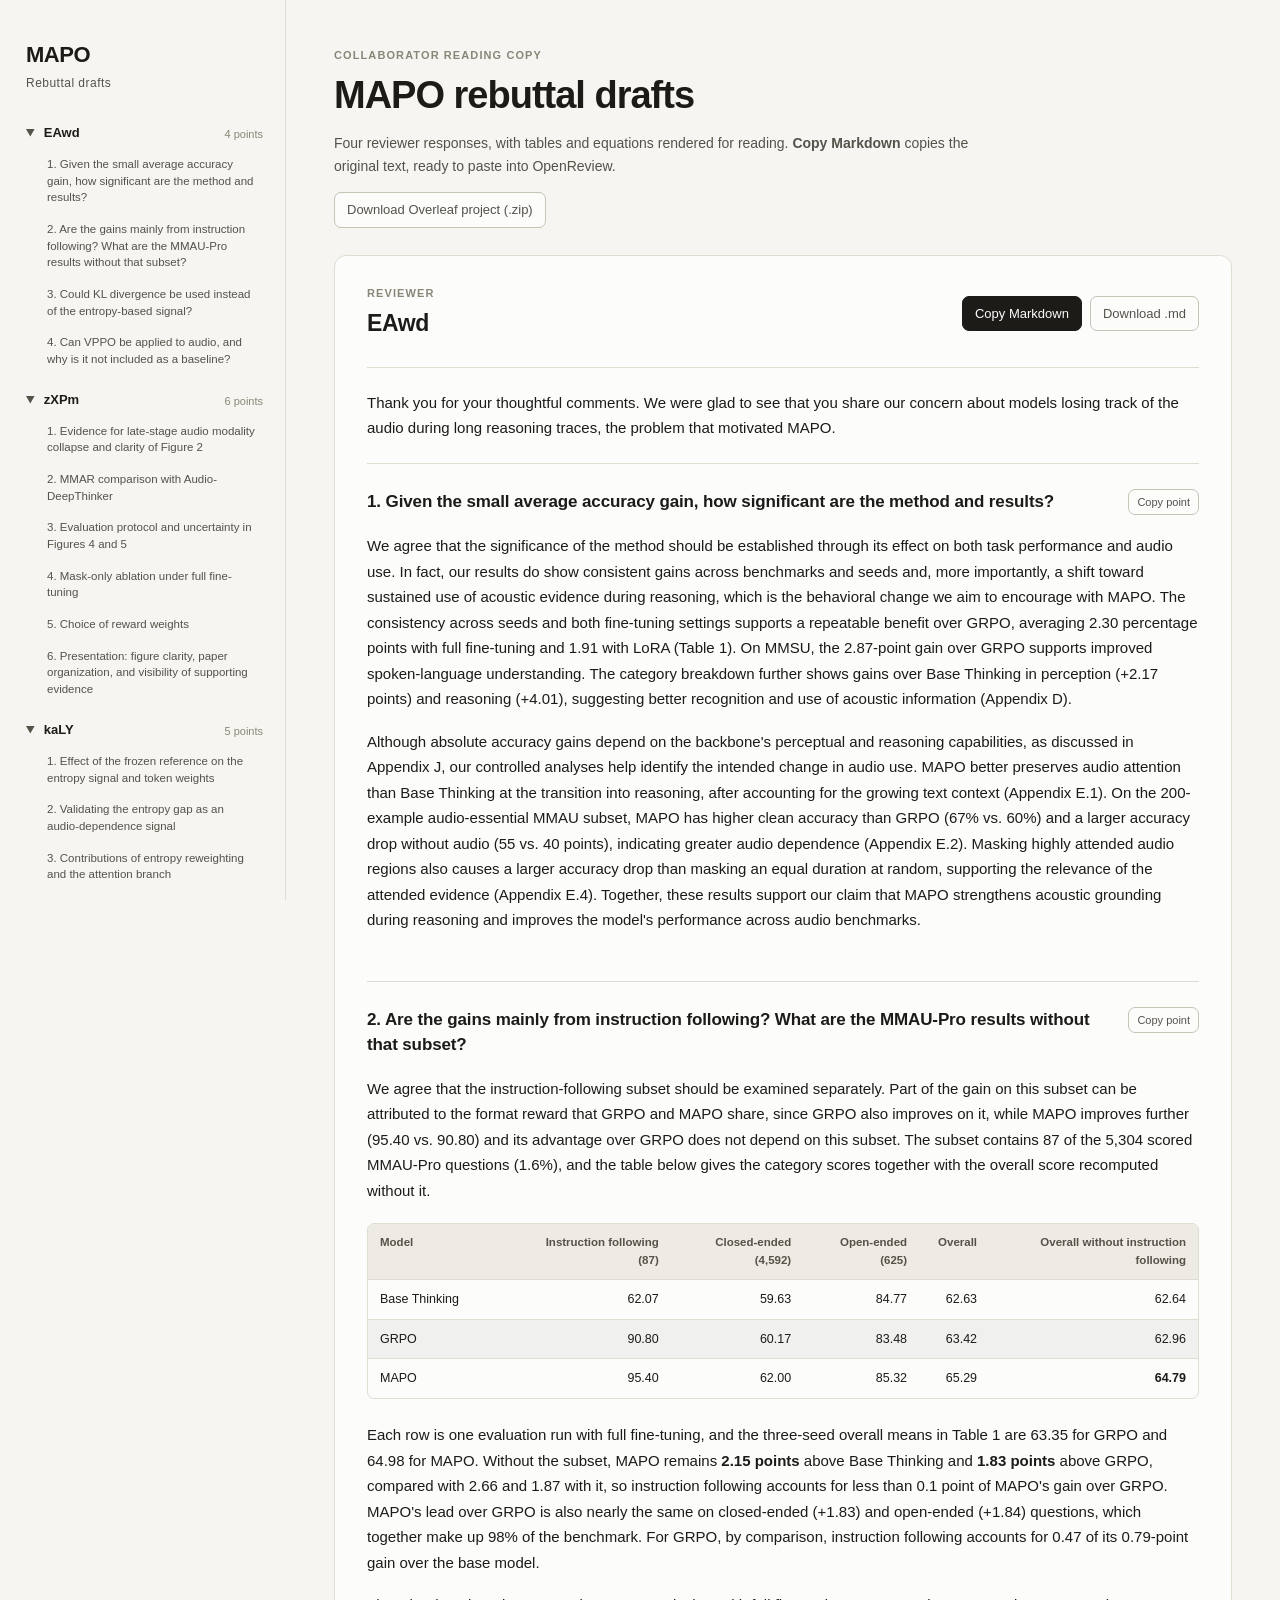
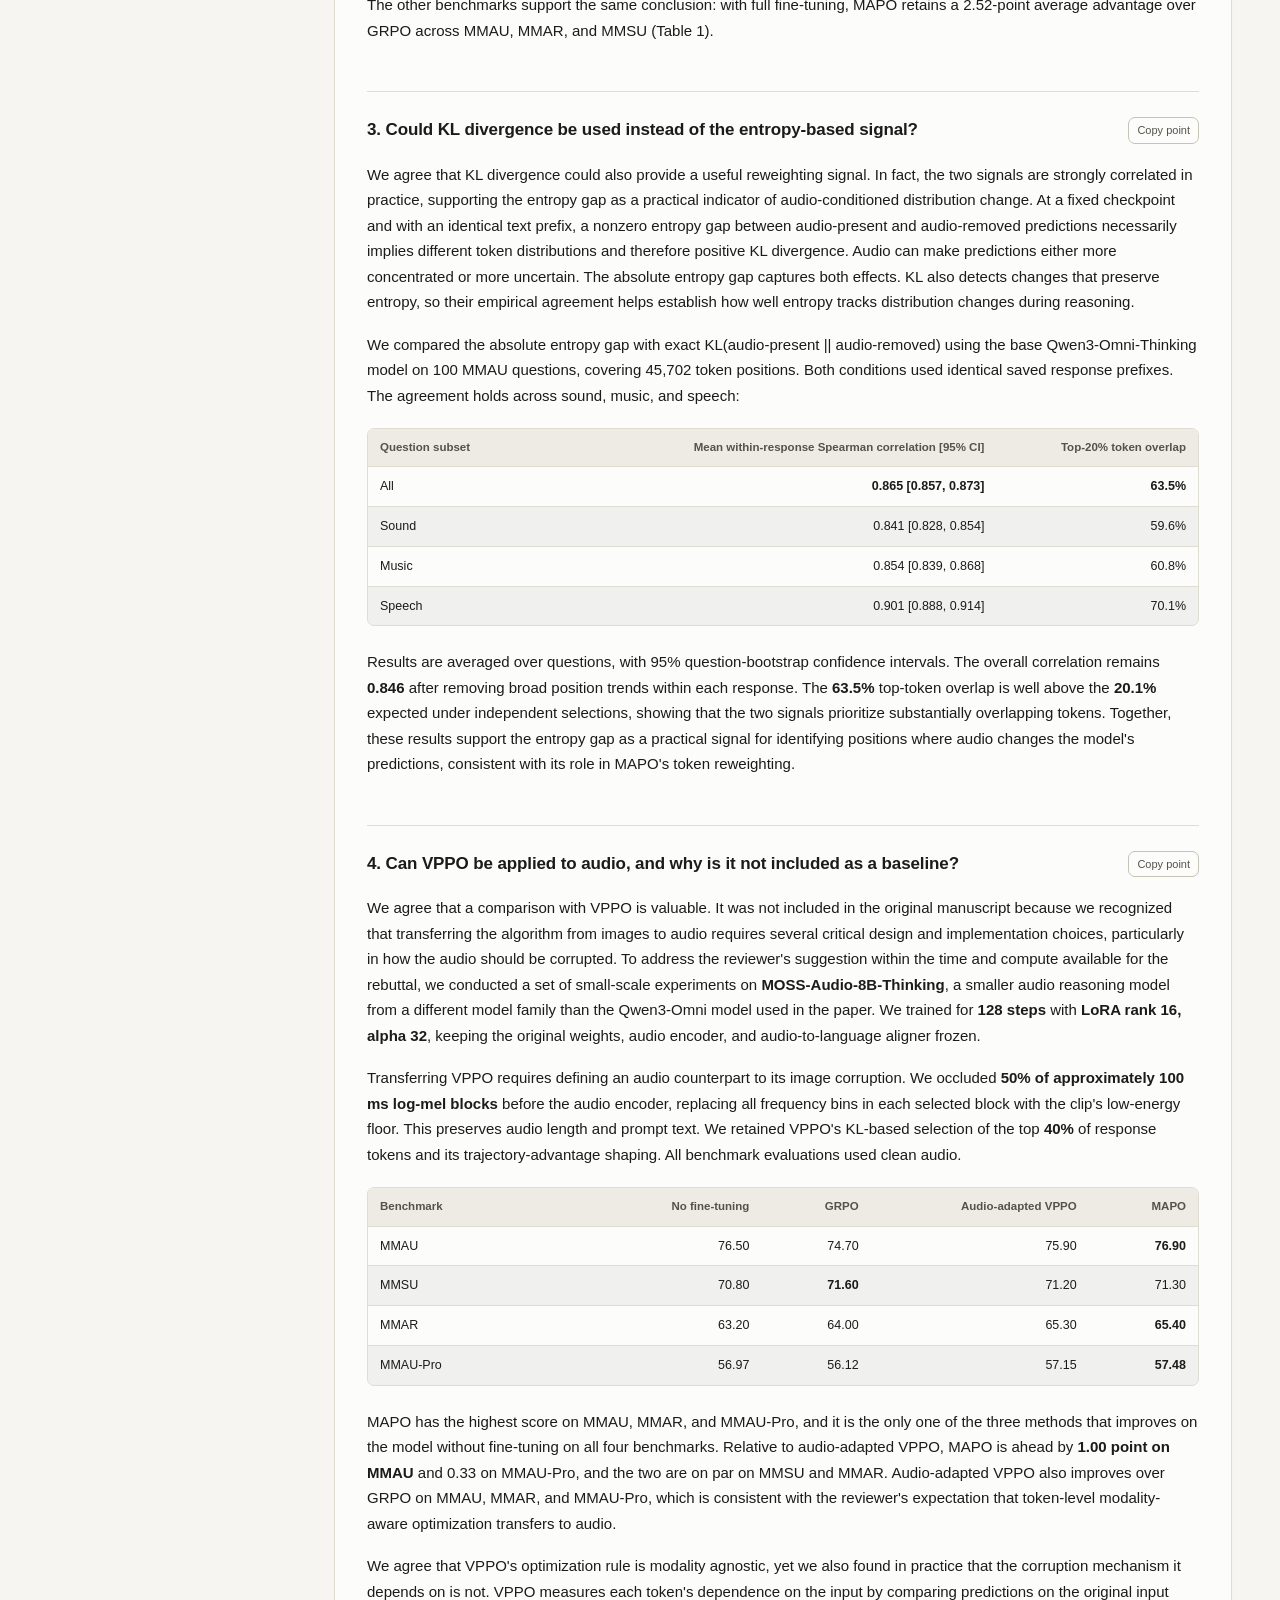
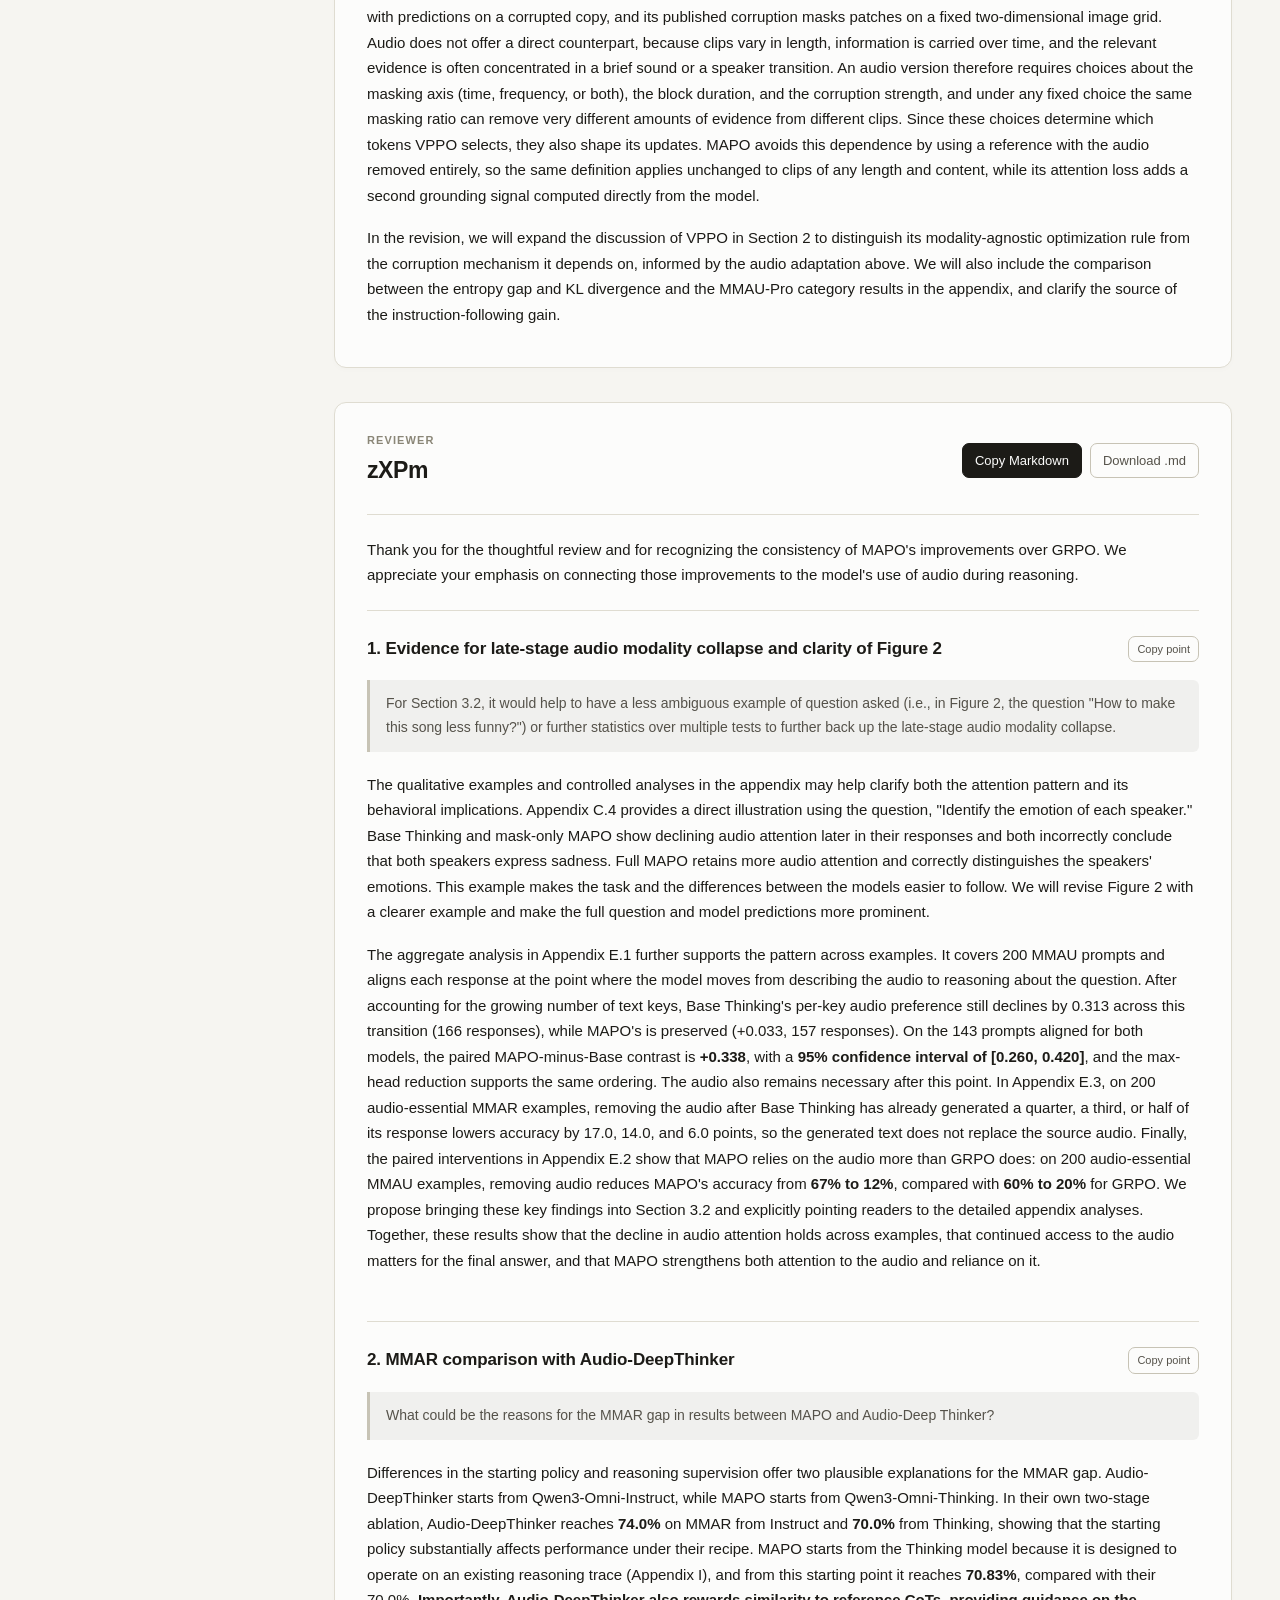
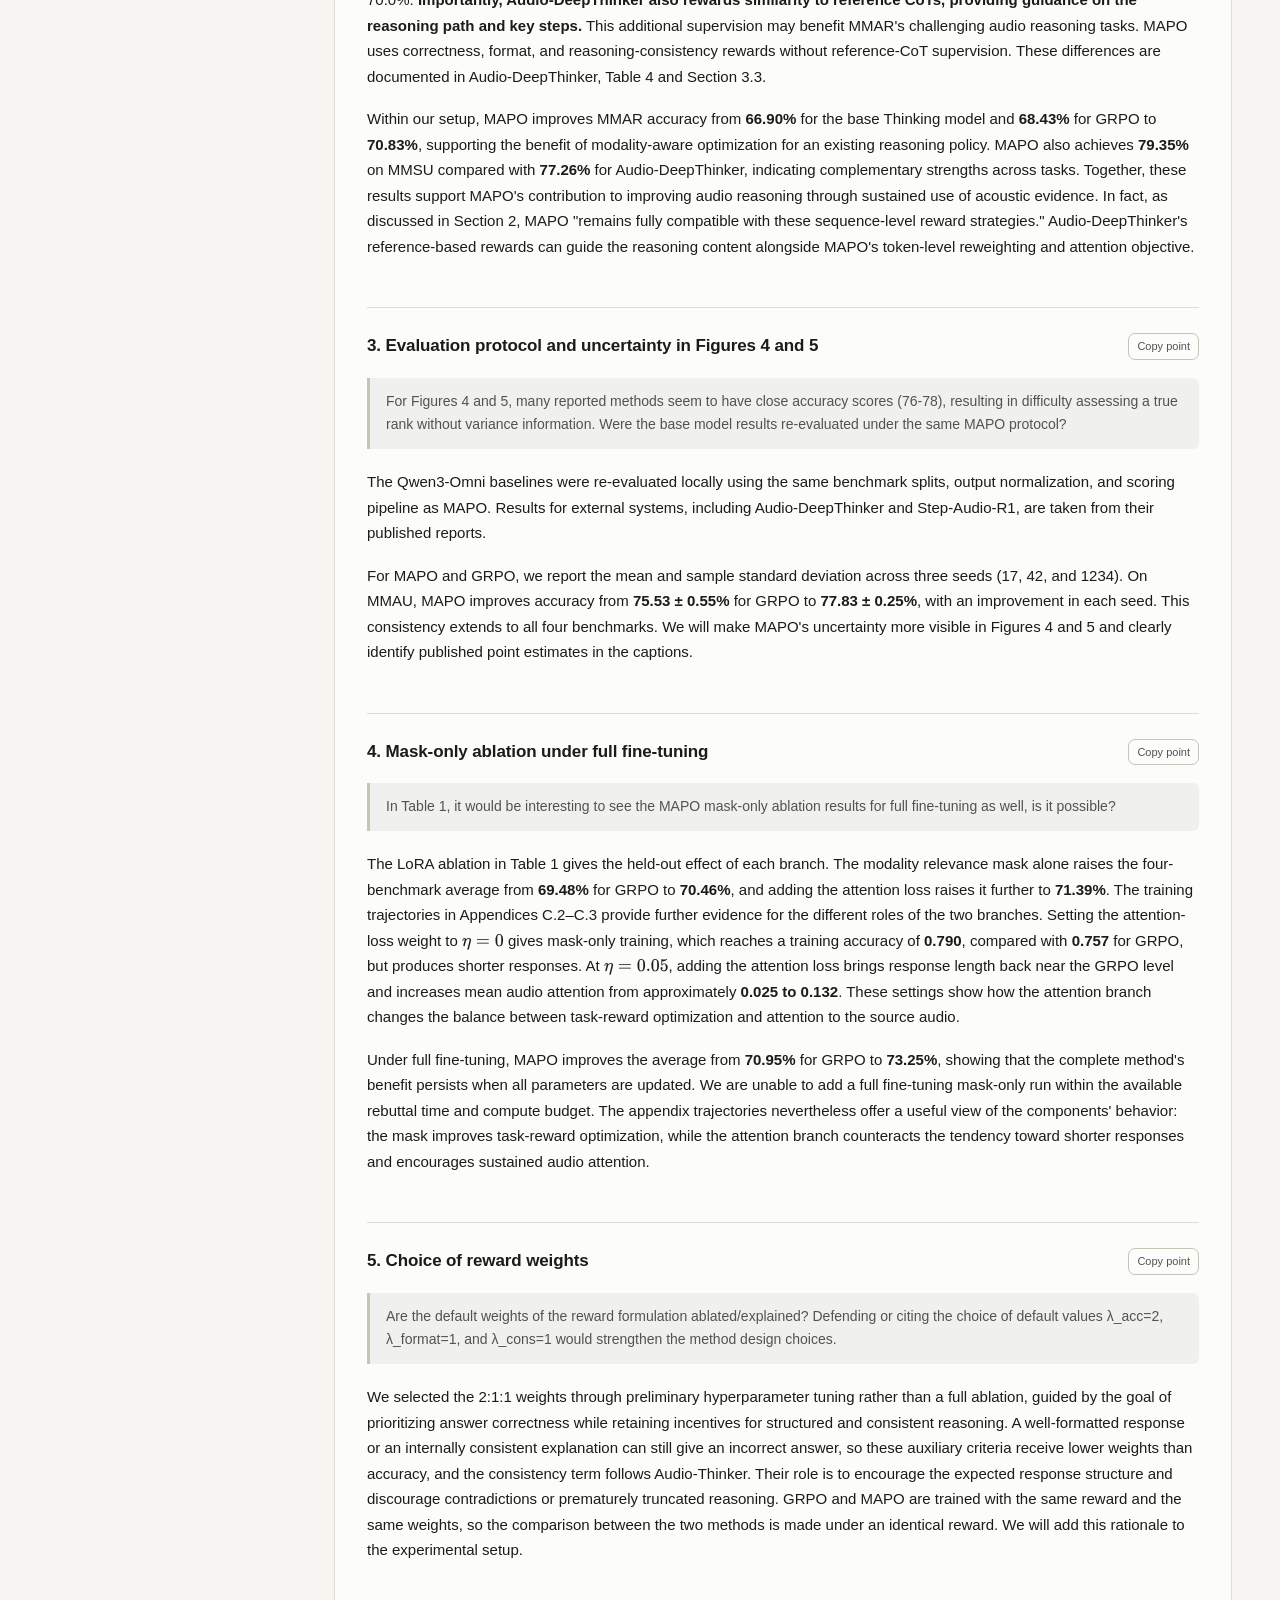
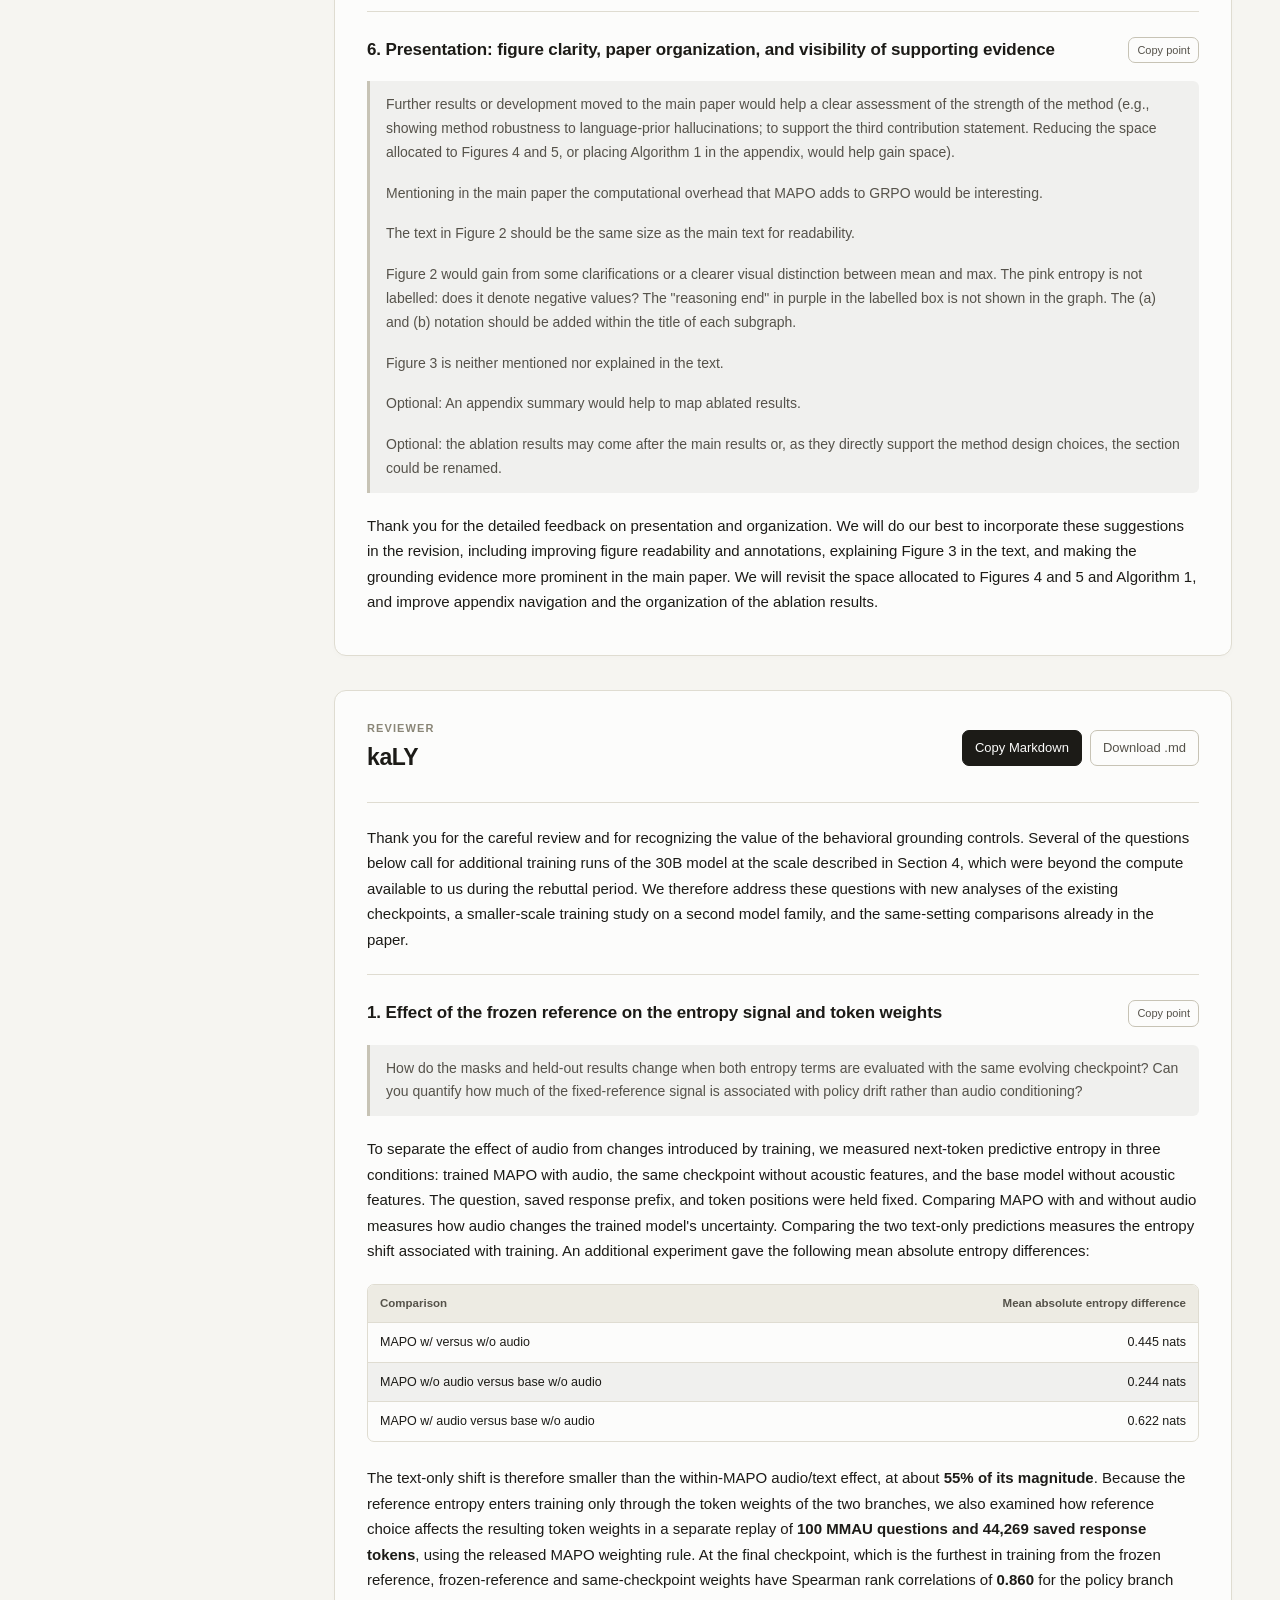
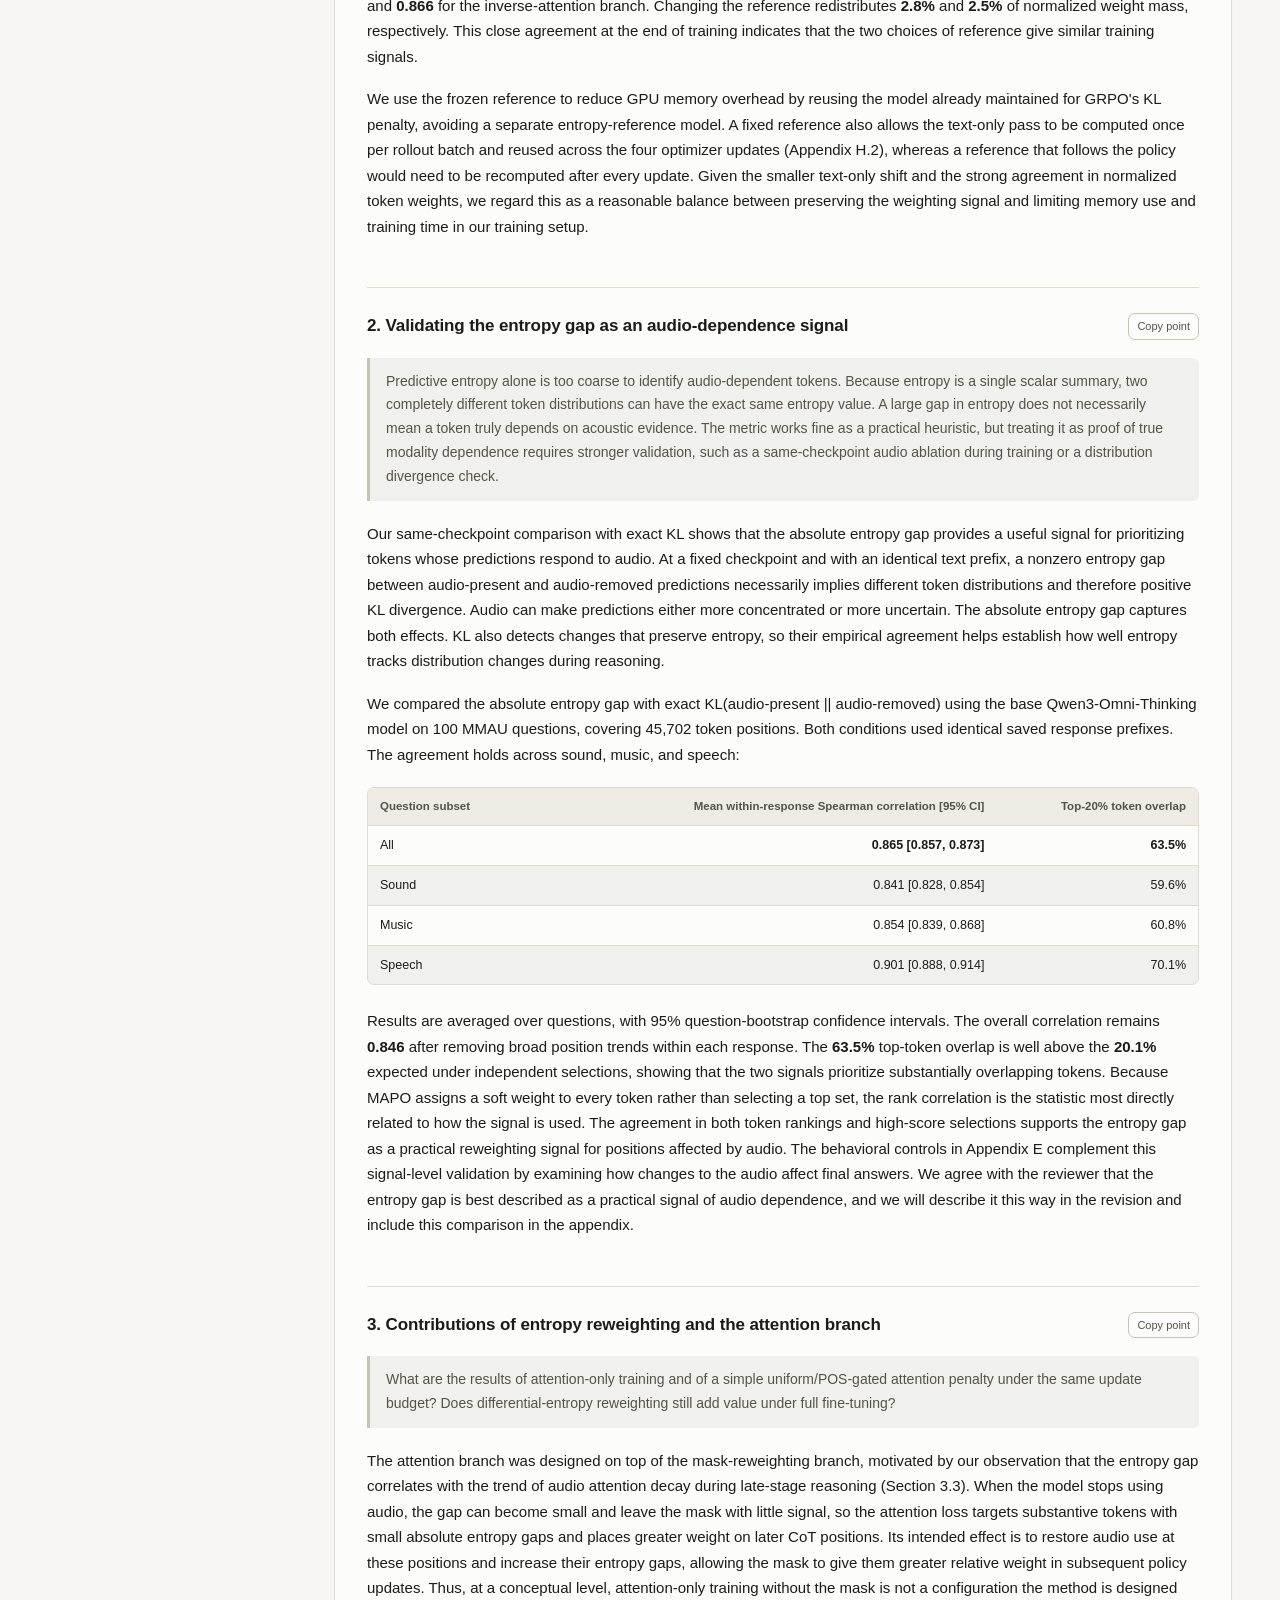
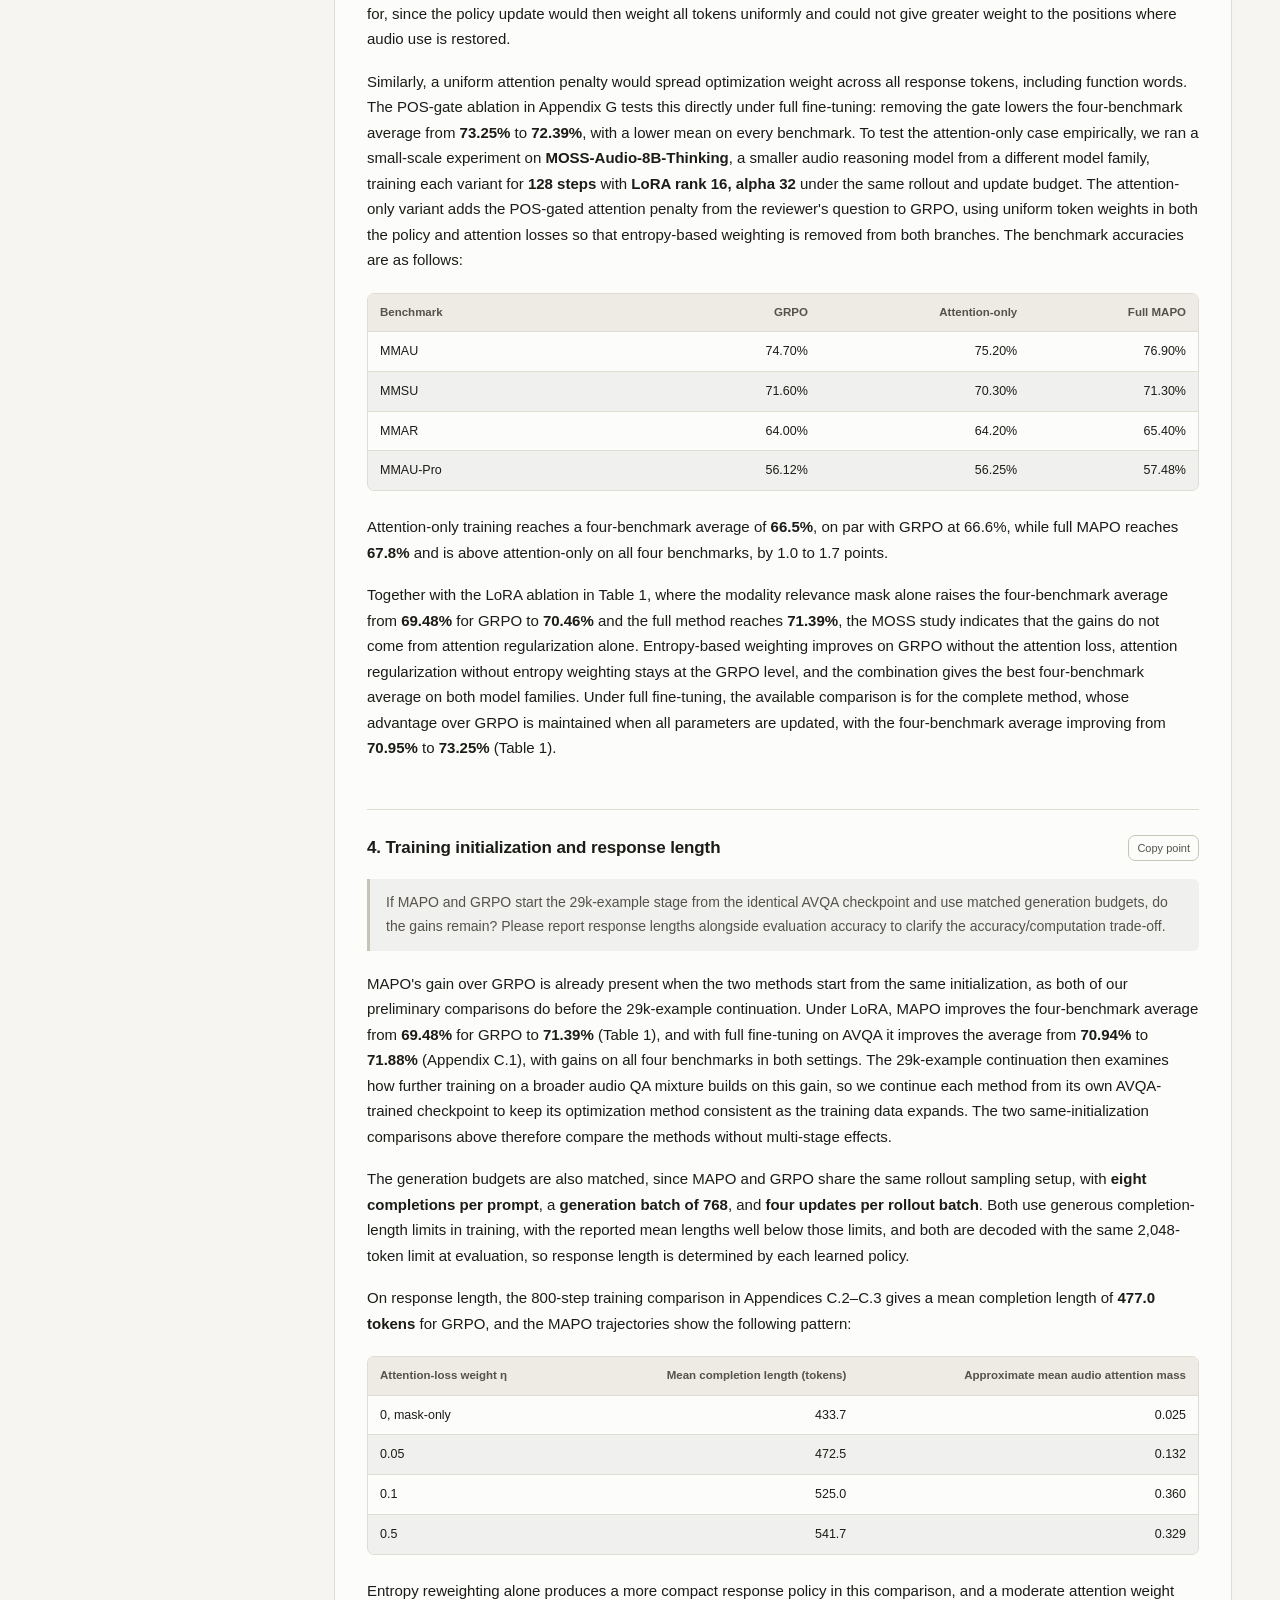
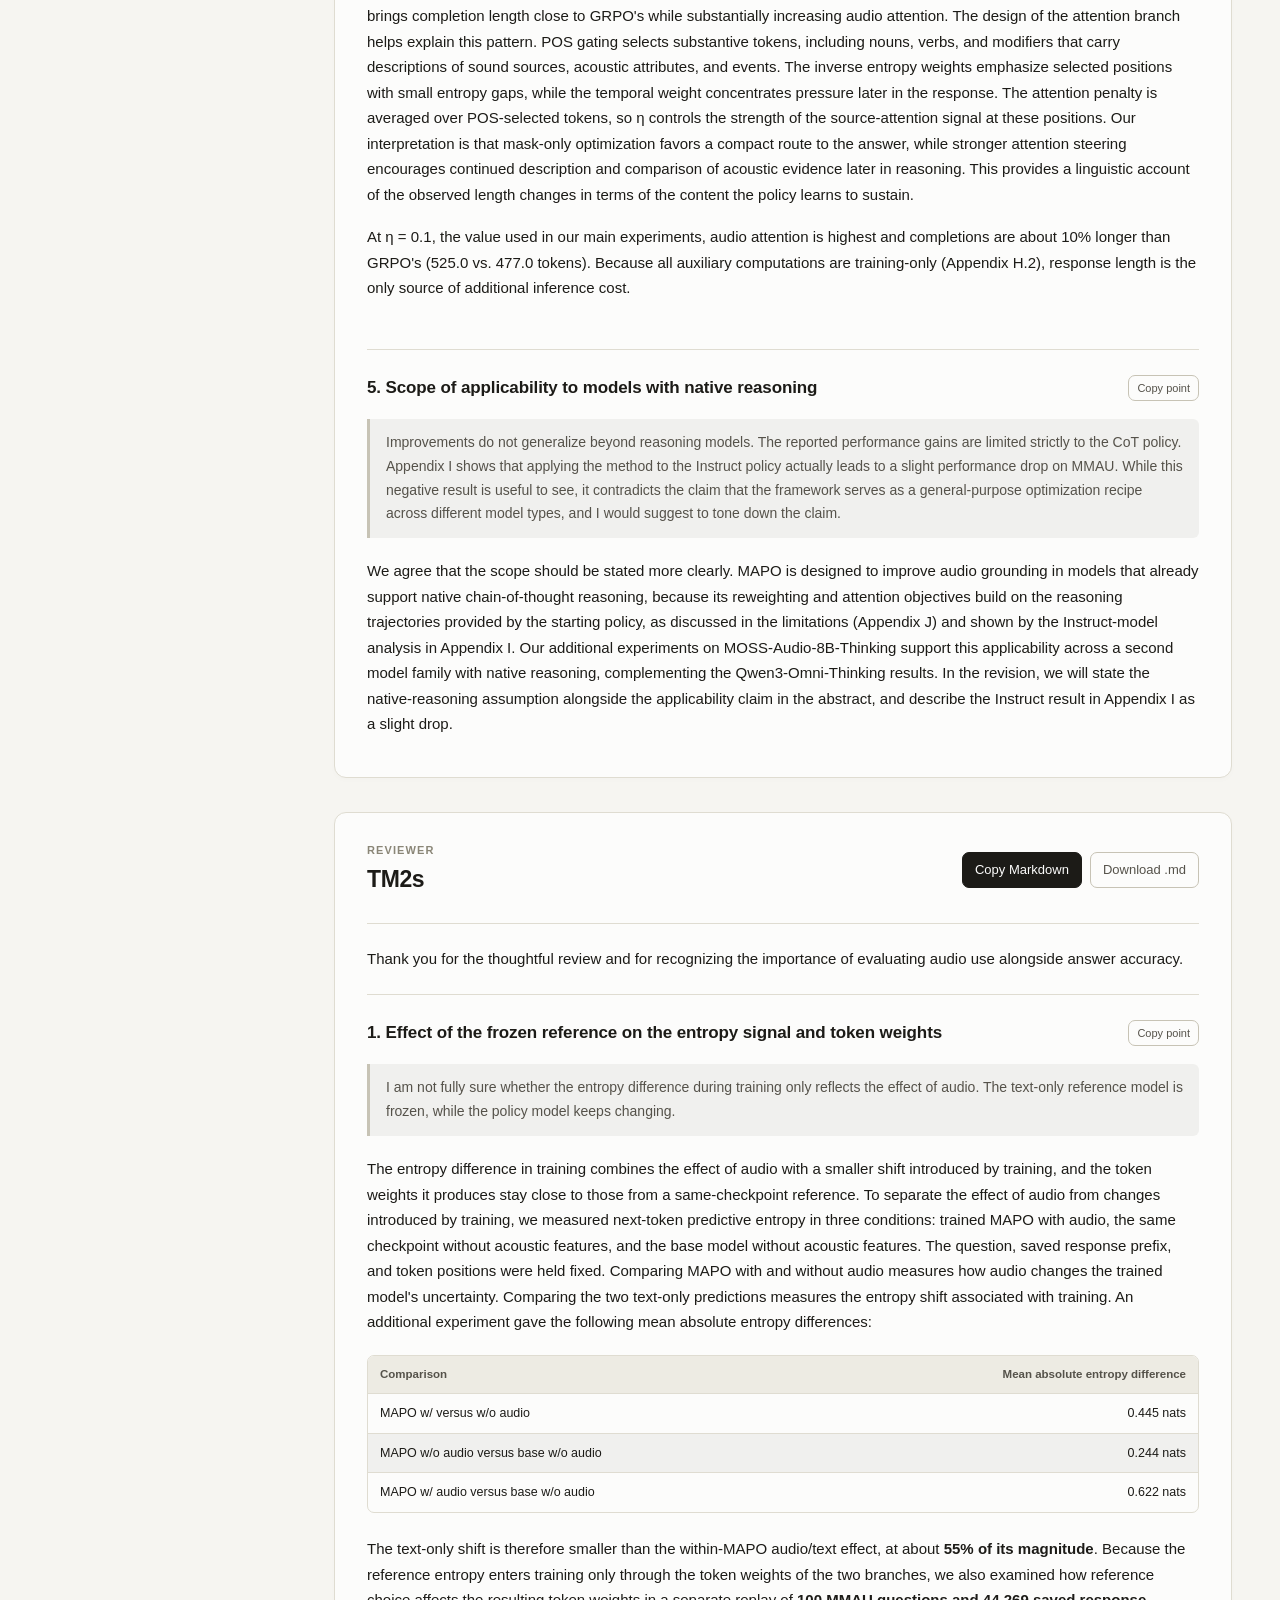
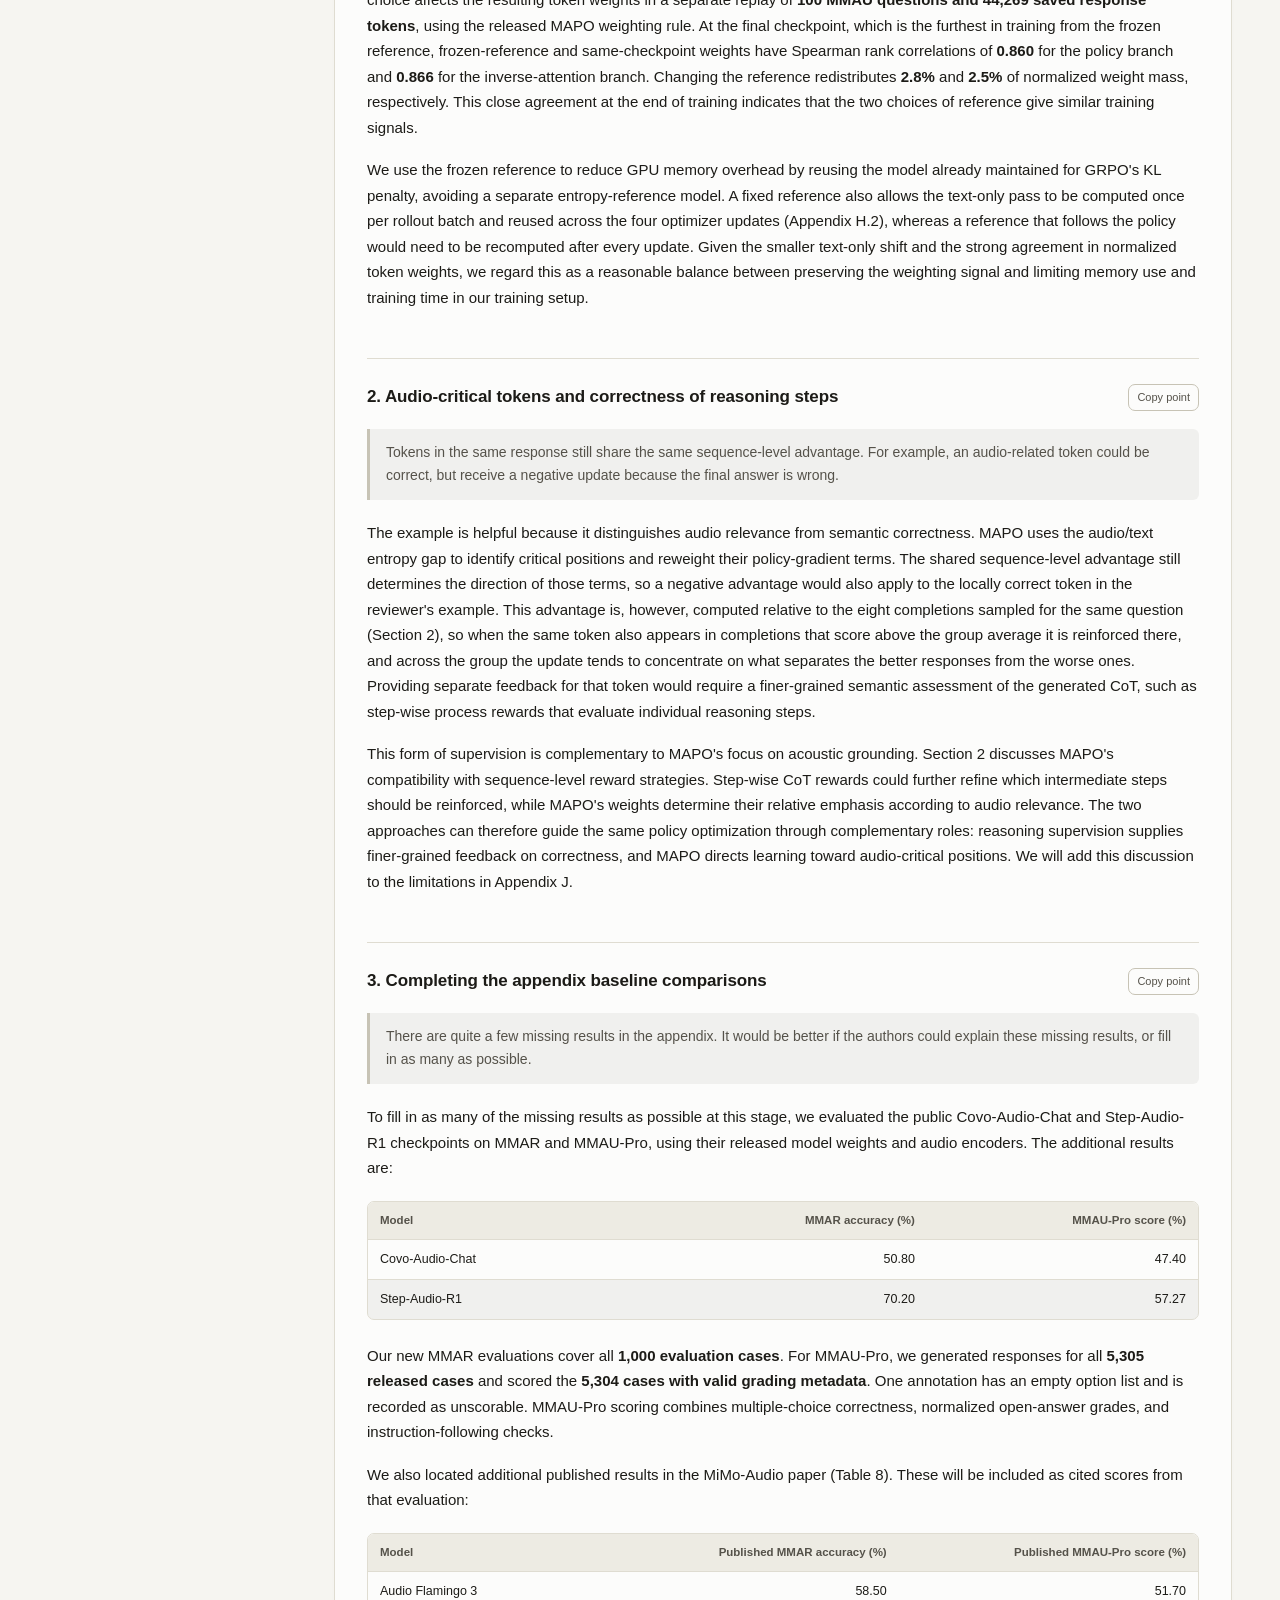
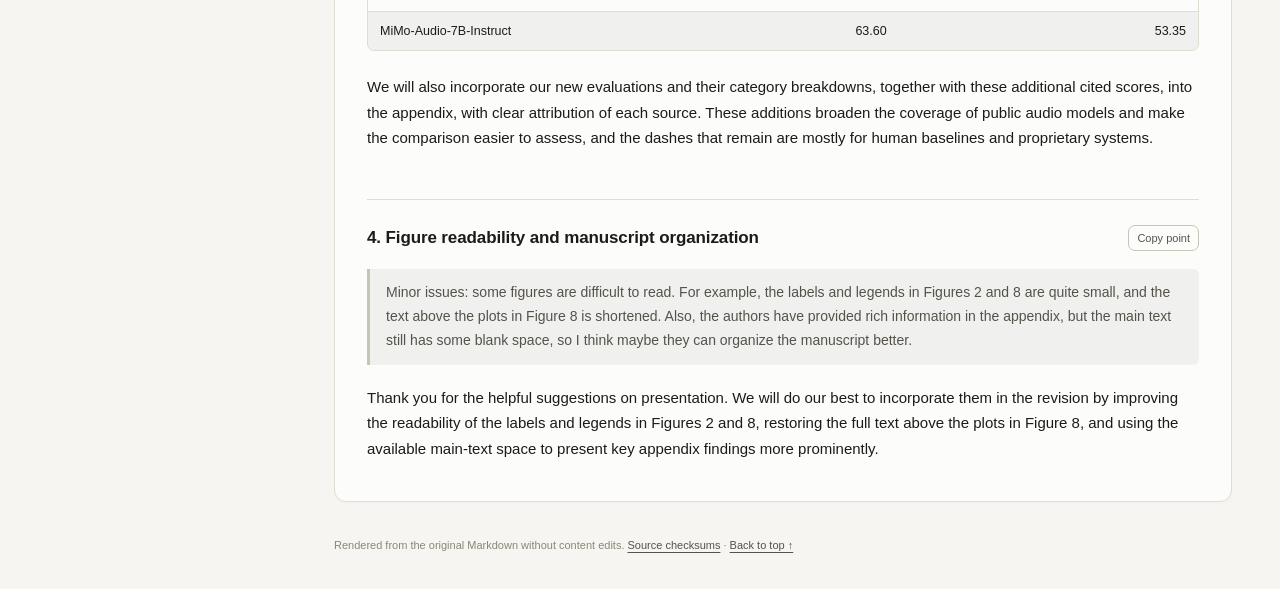
==== commit 92893993: "Update rendered rebuttal viewer" ====
--- a/index.html
+++ b/index.html
@@ -151,10 +151,10 @@
 <aside class="sidebar" aria-label="Response navigation">
 <a class="brand" href="#top">MAPO<span>Rebuttal drafts</span></a>
 <nav aria-label="Reviewers and points"><details open><summary><a href="#EAwd">EAwd</a><span>4 points</span></summary><ol><li><a href="#EAwd-1">1. Given the small average accuracy gain, how significant are the method and results?</a></li><li><a href="#EAwd-2">2. Are the gains mainly from instruction following? What are the MMAU-Pro results without that subset?</a></li><li><a href="#EAwd-3">3. Could KL divergence be used instead of the entropy-based signal?</a></li><li><a href="#EAwd-4">4. Can VPPO be applied to audio, and why is it not included as a baseline?</a></li></ol></details><details open><summary><a href="#zXPm">zXPm</a><span>6 points</span></summary><ol><li><a href="#zXPm-1">1. Evidence for late-stage audio modality collapse and clarity of Figure 2</a></li><li><a href="#zXPm-2">2. MMAR comparison with Audio-DeepThinker</a></li><li><a href="#zXPm-3">3. Evaluation protocol and uncertainty in Figures 4 and 5</a></li><li><a href="#zXPm-4">4. Mask-only ablation under full fine-tuning</a></li><li><a href="#zXPm-5">5. Choice of reward weights</a></li><li><a href="#zXPm-6">6. Presentation: figure clarity, paper organization, and visibility of supporting evidence</a></li></ol></details><details open><summary><a href="#kaLY">kaLY</a><span>5 points</span></summary><ol><li><a href="#kaLY-1">1. Effect of the frozen reference on the entropy signal and token weights</a></li><li><a href="#kaLY-2">2. Validating the entropy gap as an audio-dependence signal</a></li><li><a href="#kaLY-3">3. Contributions of entropy reweighting and the attention branch</a></li><li><a href="#kaLY-4">4. Training initialization and response length</a></li><li><a href="#kaLY-5">5. Scope of applicability to models with native reasoning</a></li></ol></details><details open><summary><a href="#TM2s">TM2s</a><span>4 points</span></summary><ol><li><a href="#TM2s-1">1. Effect of the frozen reference on the entropy signal and token weights</a></li><li><a href="#TM2s-2">2. Audio-critical tokens and correctness of reasoning steps</a></li><li><a href="#TM2s-3">3. Completing the appendix baseline comparisons</a></li><li><a href="#TM2s-4">4. Figure readability and manuscript organization</a></li></ol></details></nav>
-<div class="sidebar-footer"><a href="responses.zip" download>Download all Markdown ↓</a><a href="https://github.com/BorrisonXiao/MAPO-Rebuttal">View repository ↗</a><button id="theme-toggle" type="button">Switch theme</button></div>
+<div class="sidebar-footer"><a href="mapo-rebuttal-overleaf.zip" download>Download Overleaf project ↓</a><a href="responses.zip" download>Download all Markdown ↓</a><a href="https://github.com/BorrisonXiao/MAPO-Rebuttal">View repository ↗</a><button id="theme-toggle" type="button">Switch theme</button></div>
 </aside>
 <main id="main">
-<header class="page-header" id="top"><p class="eyebrow">Collaborator reading copy</p><h1>MAPO rebuttal drafts</h1><p>Four reviewer responses, with tables and equations rendered for reading. <strong>Copy Markdown</strong> copies the original text, ready to paste into OpenReview.</p><div class="mobile-reviewers" aria-label="Jump to reviewer"><a href="#EAwd">EAwd</a><a href="#zXPm">zXPm</a><a href="#kaLY">kaLY</a><a href="#TM2s">TM2s</a></div></header>
+<header class="page-header" id="top"><p class="eyebrow">Collaborator reading copy</p><h1>MAPO rebuttal drafts</h1><p>Four reviewer responses, with tables and equations rendered for reading. <strong>Copy Markdown</strong> copies the original text, ready to paste into OpenReview.</p><div class="reviewer-actions page-downloads"><a class="button" href="mapo-rebuttal-overleaf.zip" download>Download Overleaf project (.zip)</a></div><div class="mobile-reviewers" aria-label="Jump to reviewer"><a href="#EAwd">EAwd</a><a href="#zXPm">zXPm</a><a href="#kaLY">kaLY</a><a href="#TM2s">TM2s</a></div></header>
 <article class="reviewer" id="EAwd" aria-labelledby="label-EAwd">
 <header class="reviewer-header"><div><p class="eyebrow">Reviewer</p><h2 id="label-EAwd">EAwd</h2></div>
 <div class="reviewer-actions"><button class="copy-button primary" data-copy="EAwd">Copy Markdown</button><a class="button" href="responses/EAwd.md" download>Download .md</a></div></header>
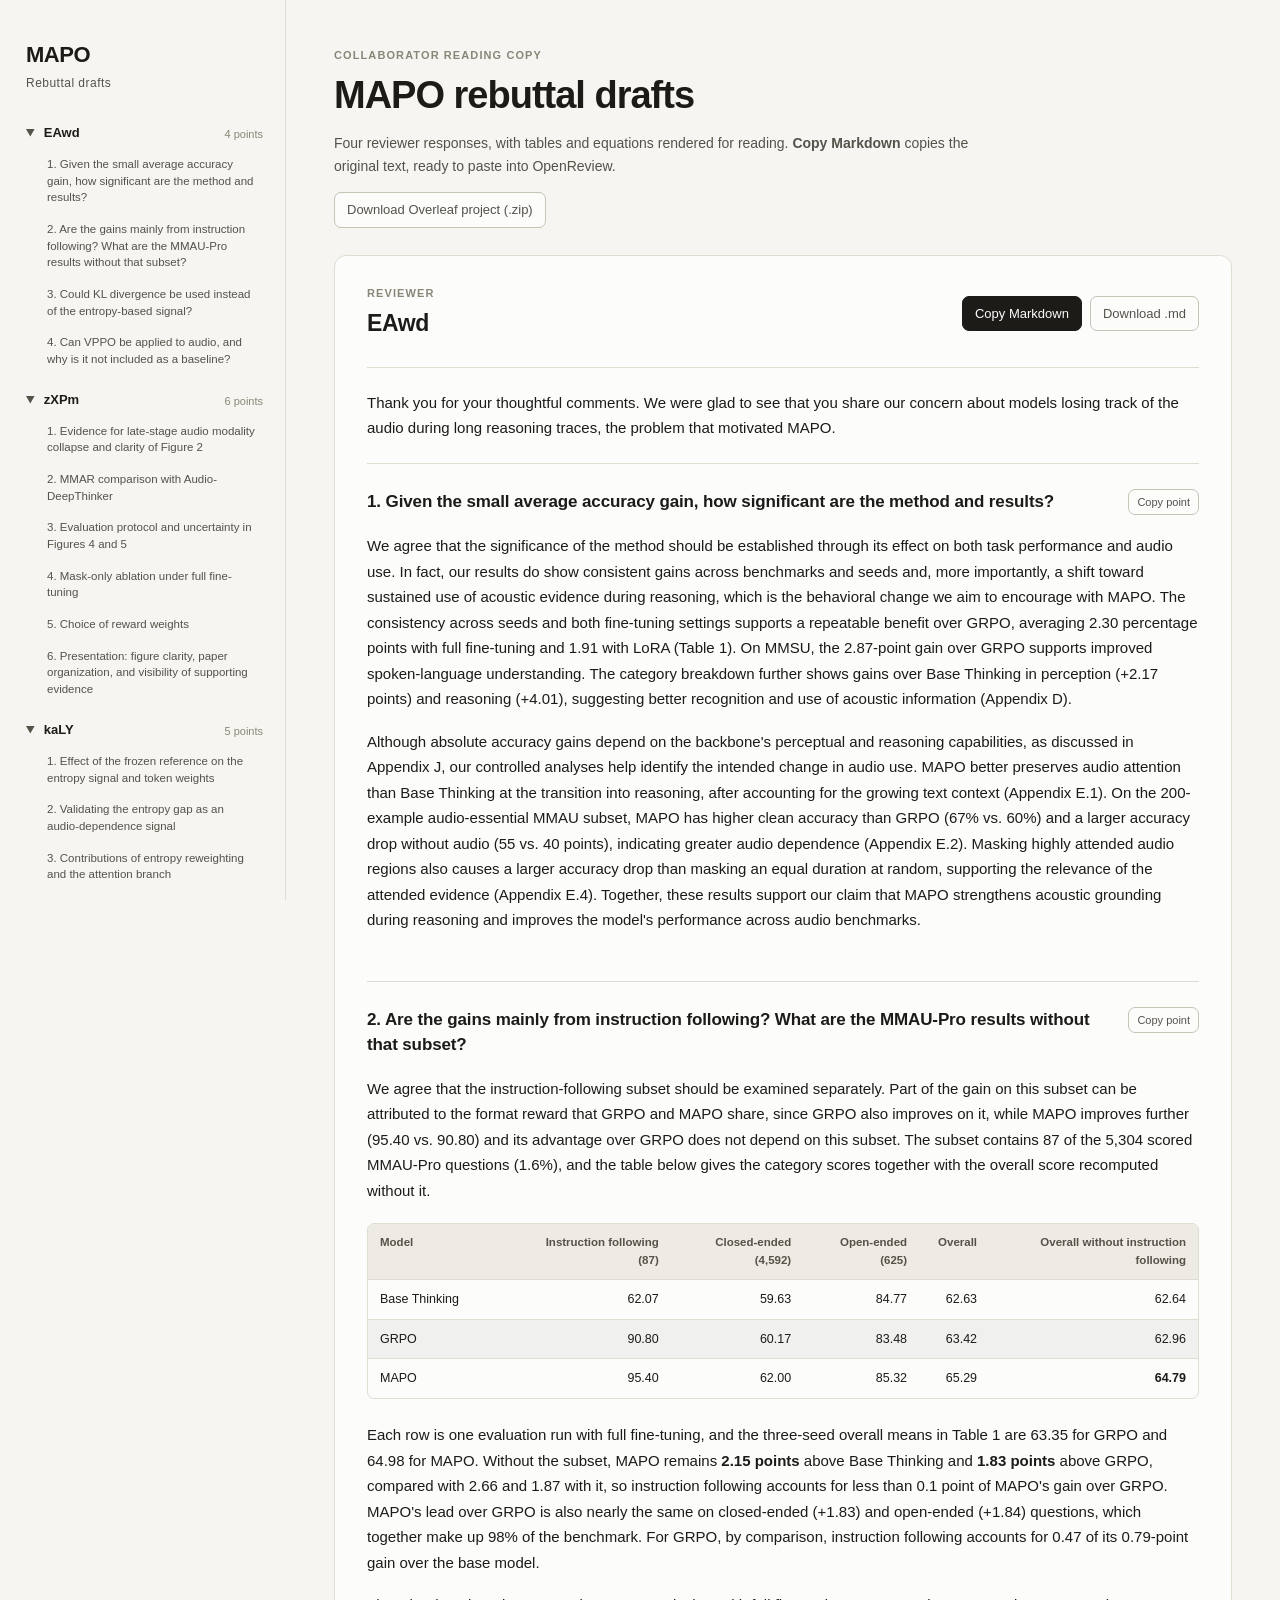
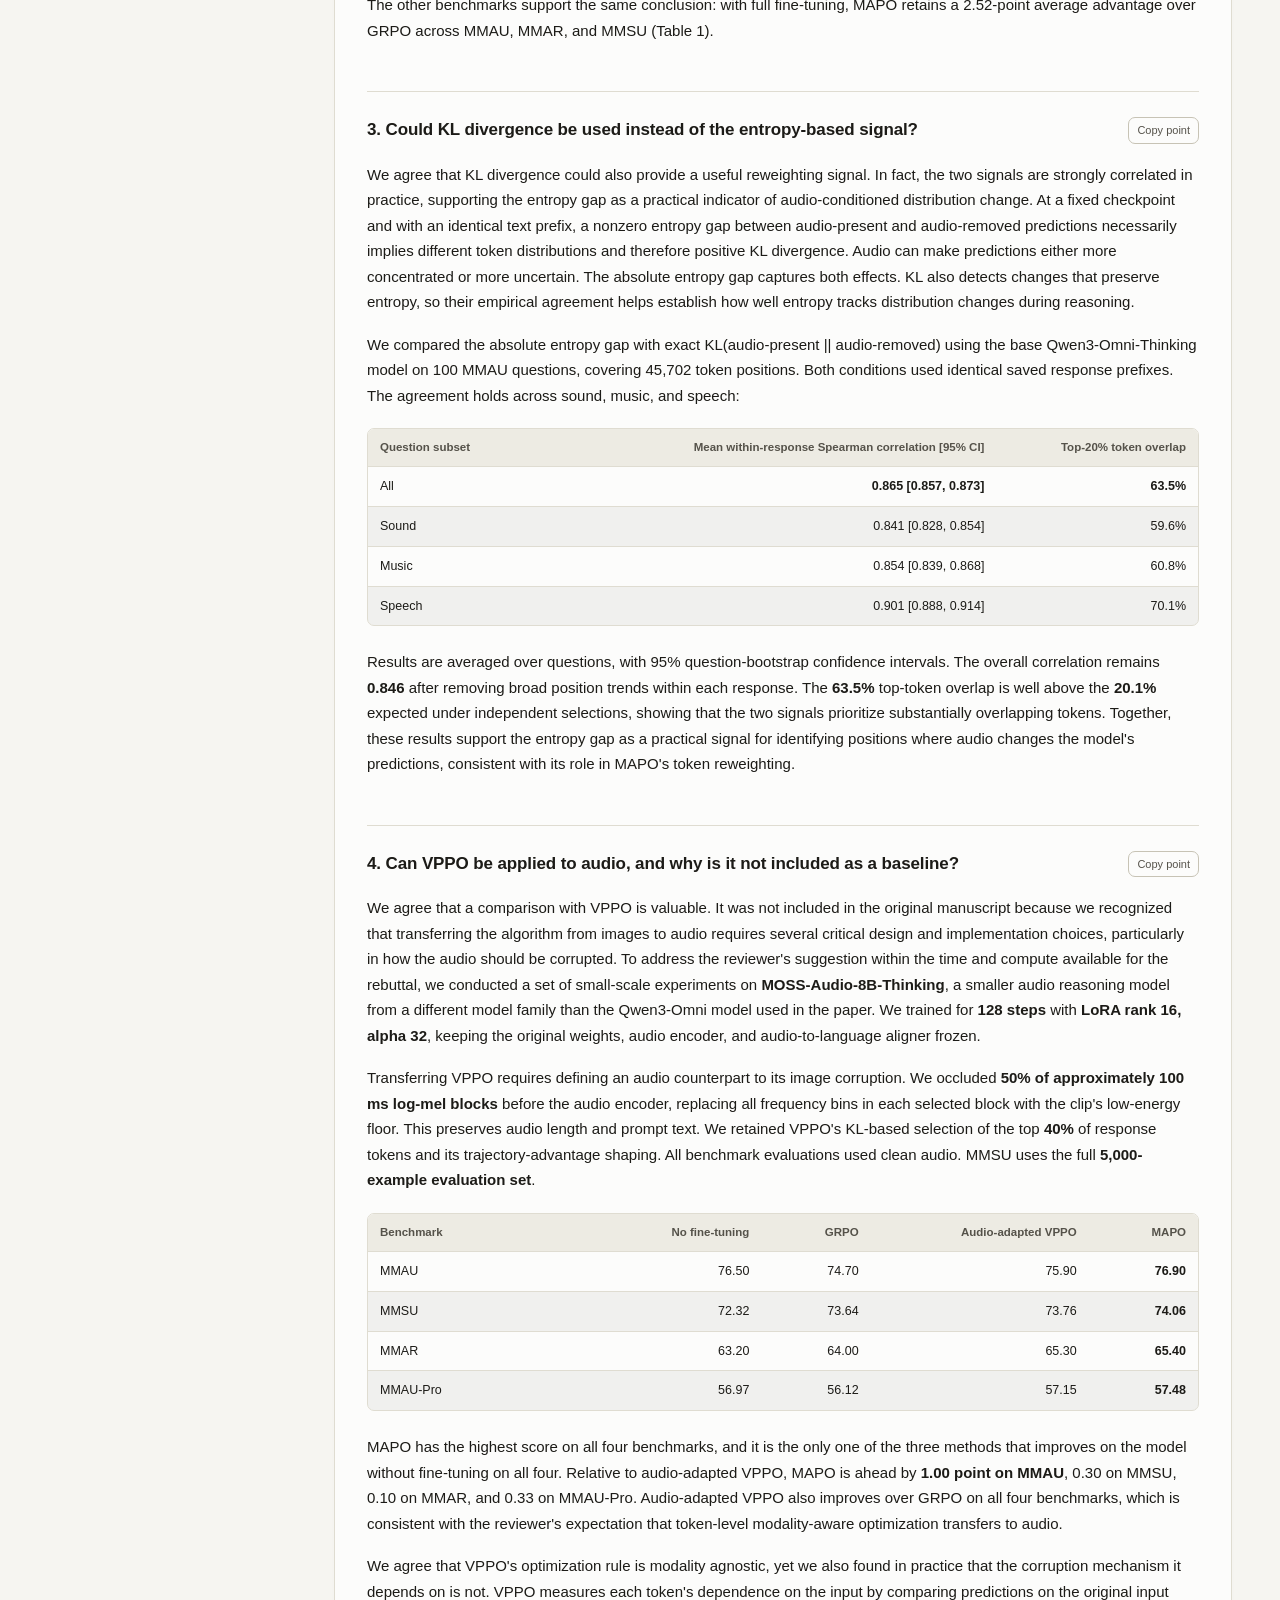
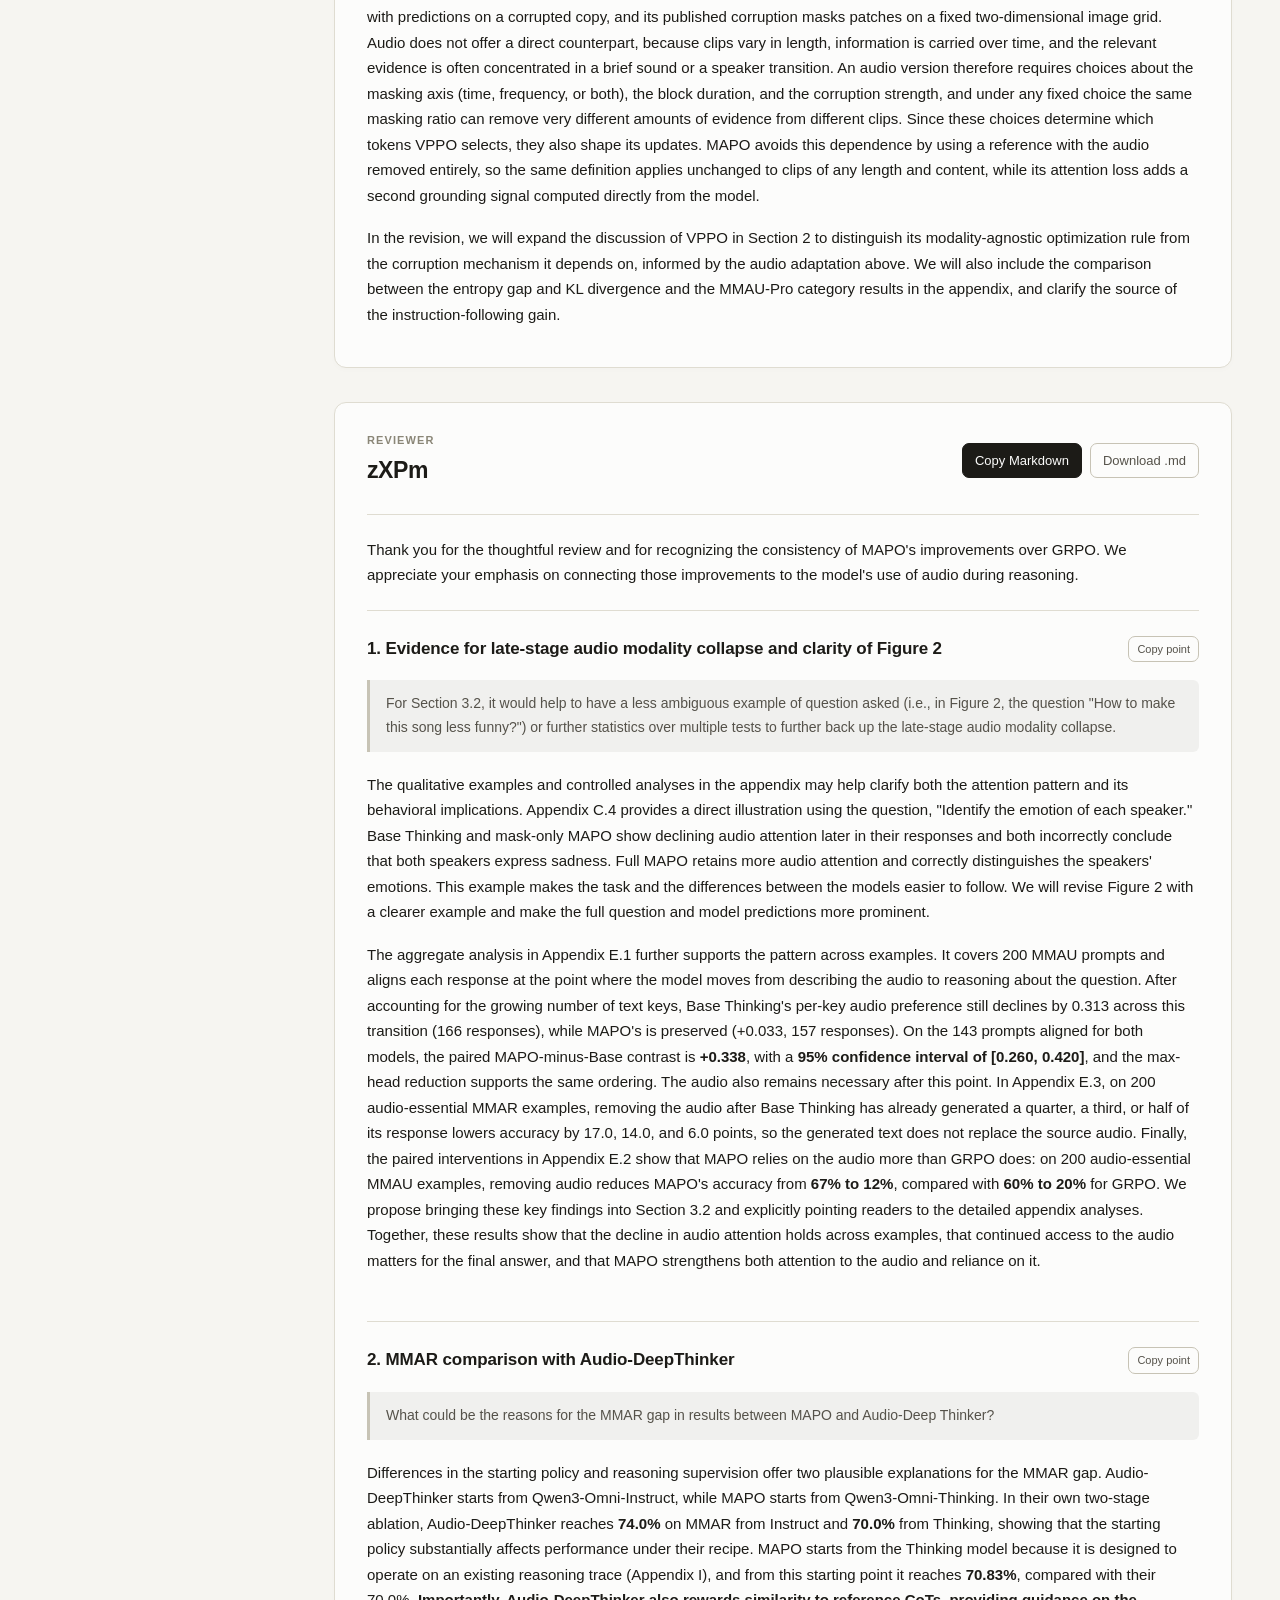
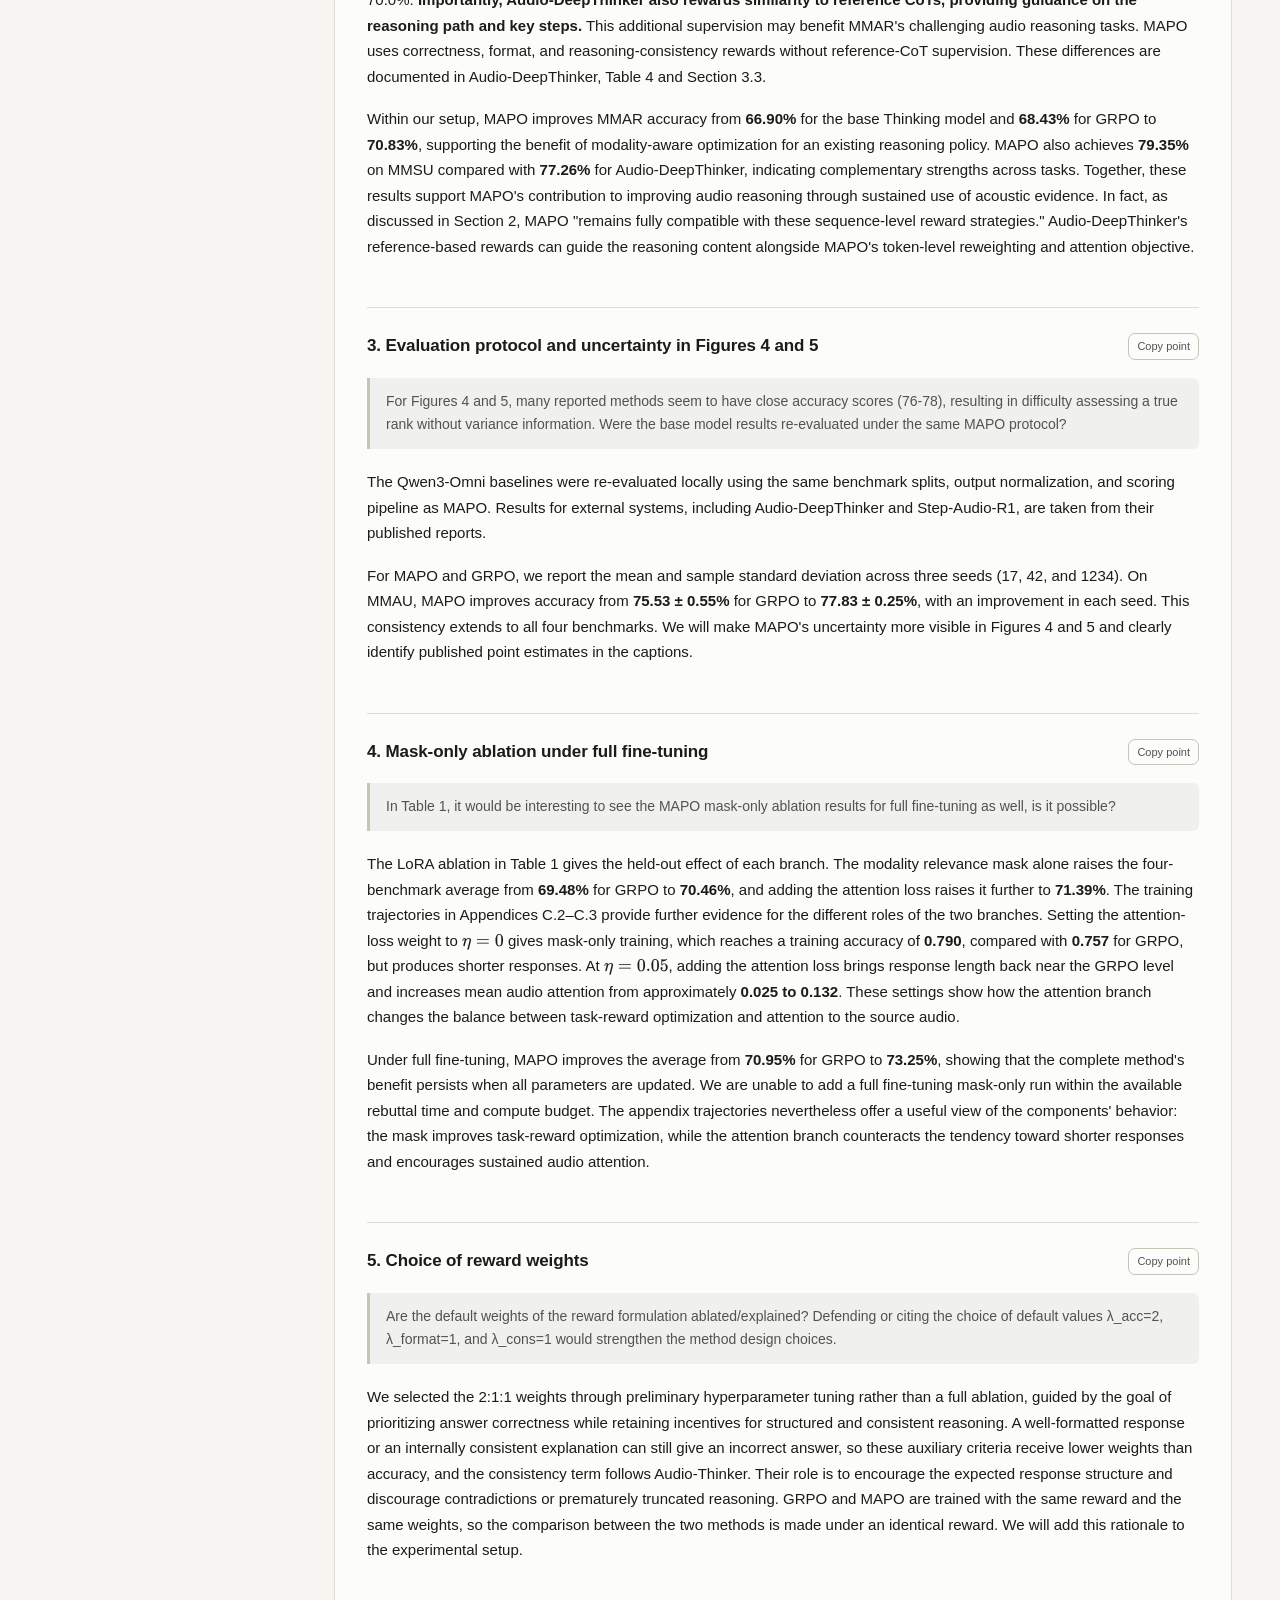
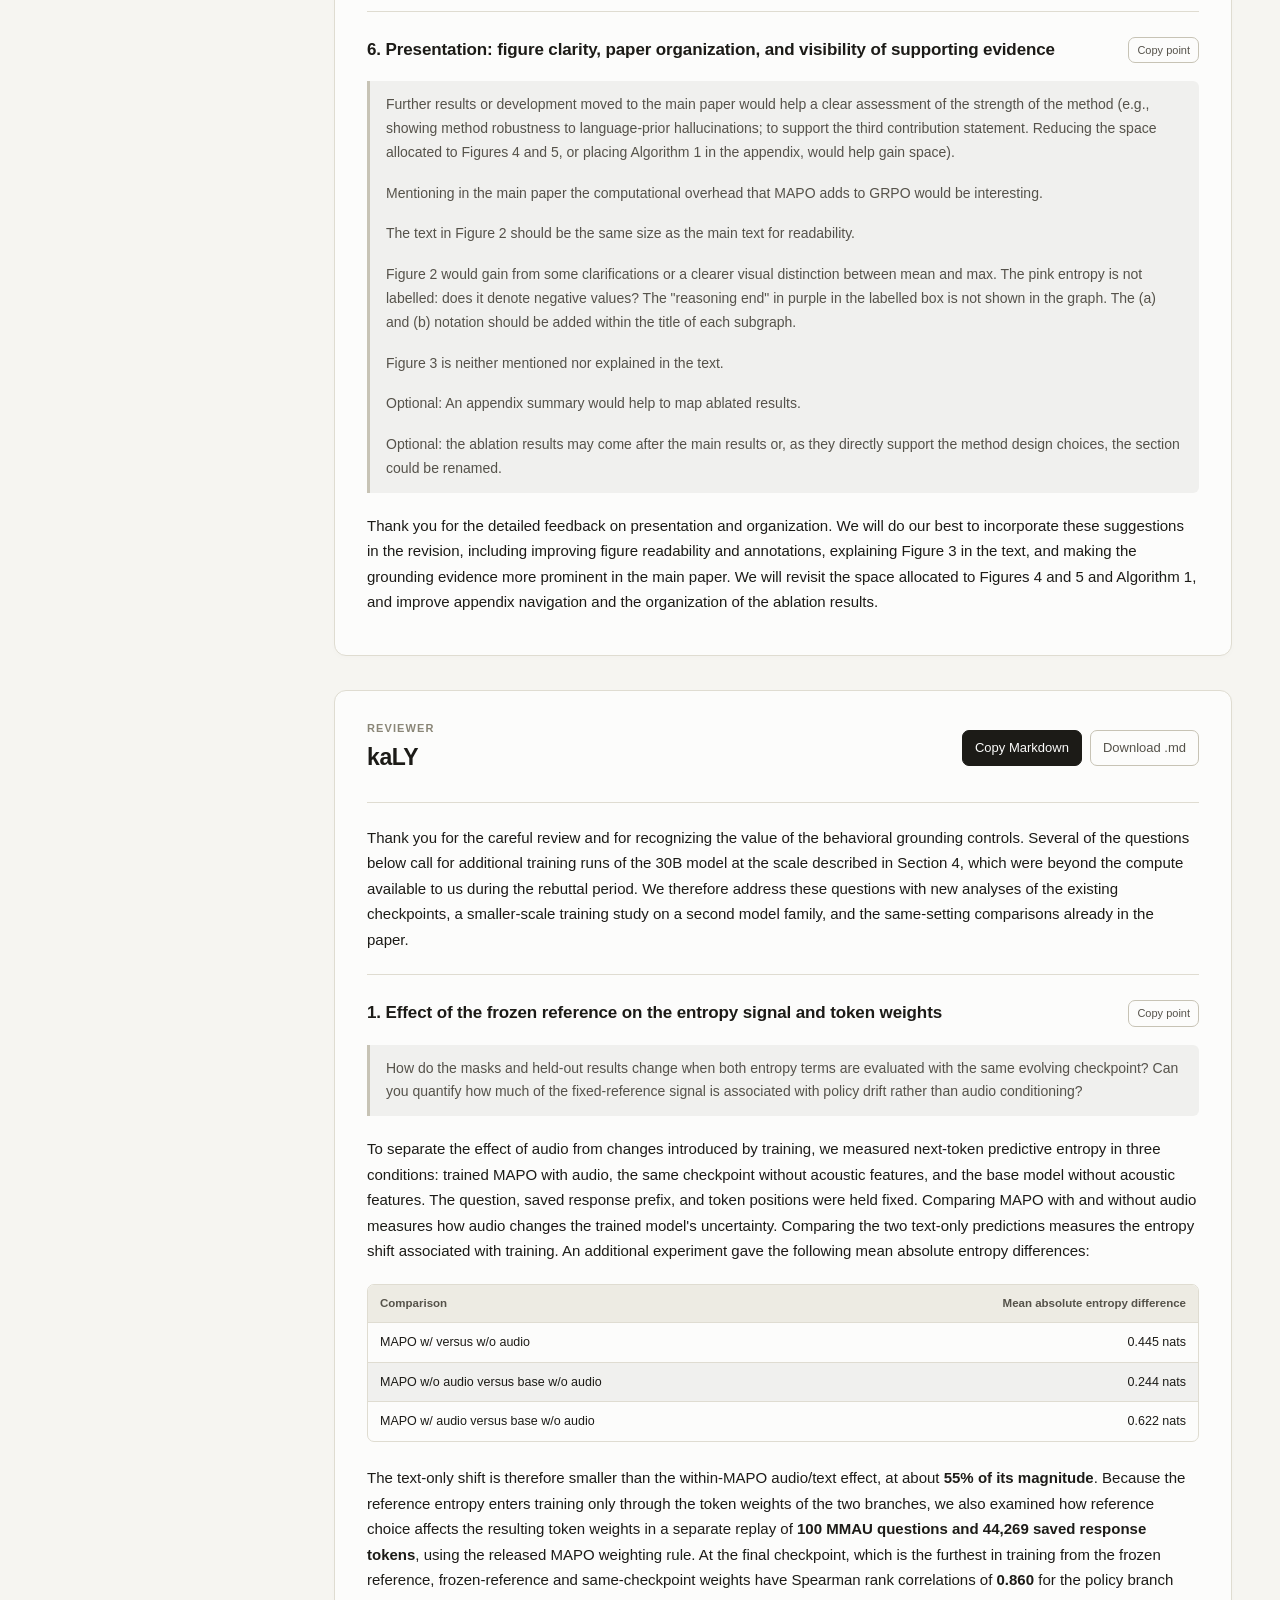
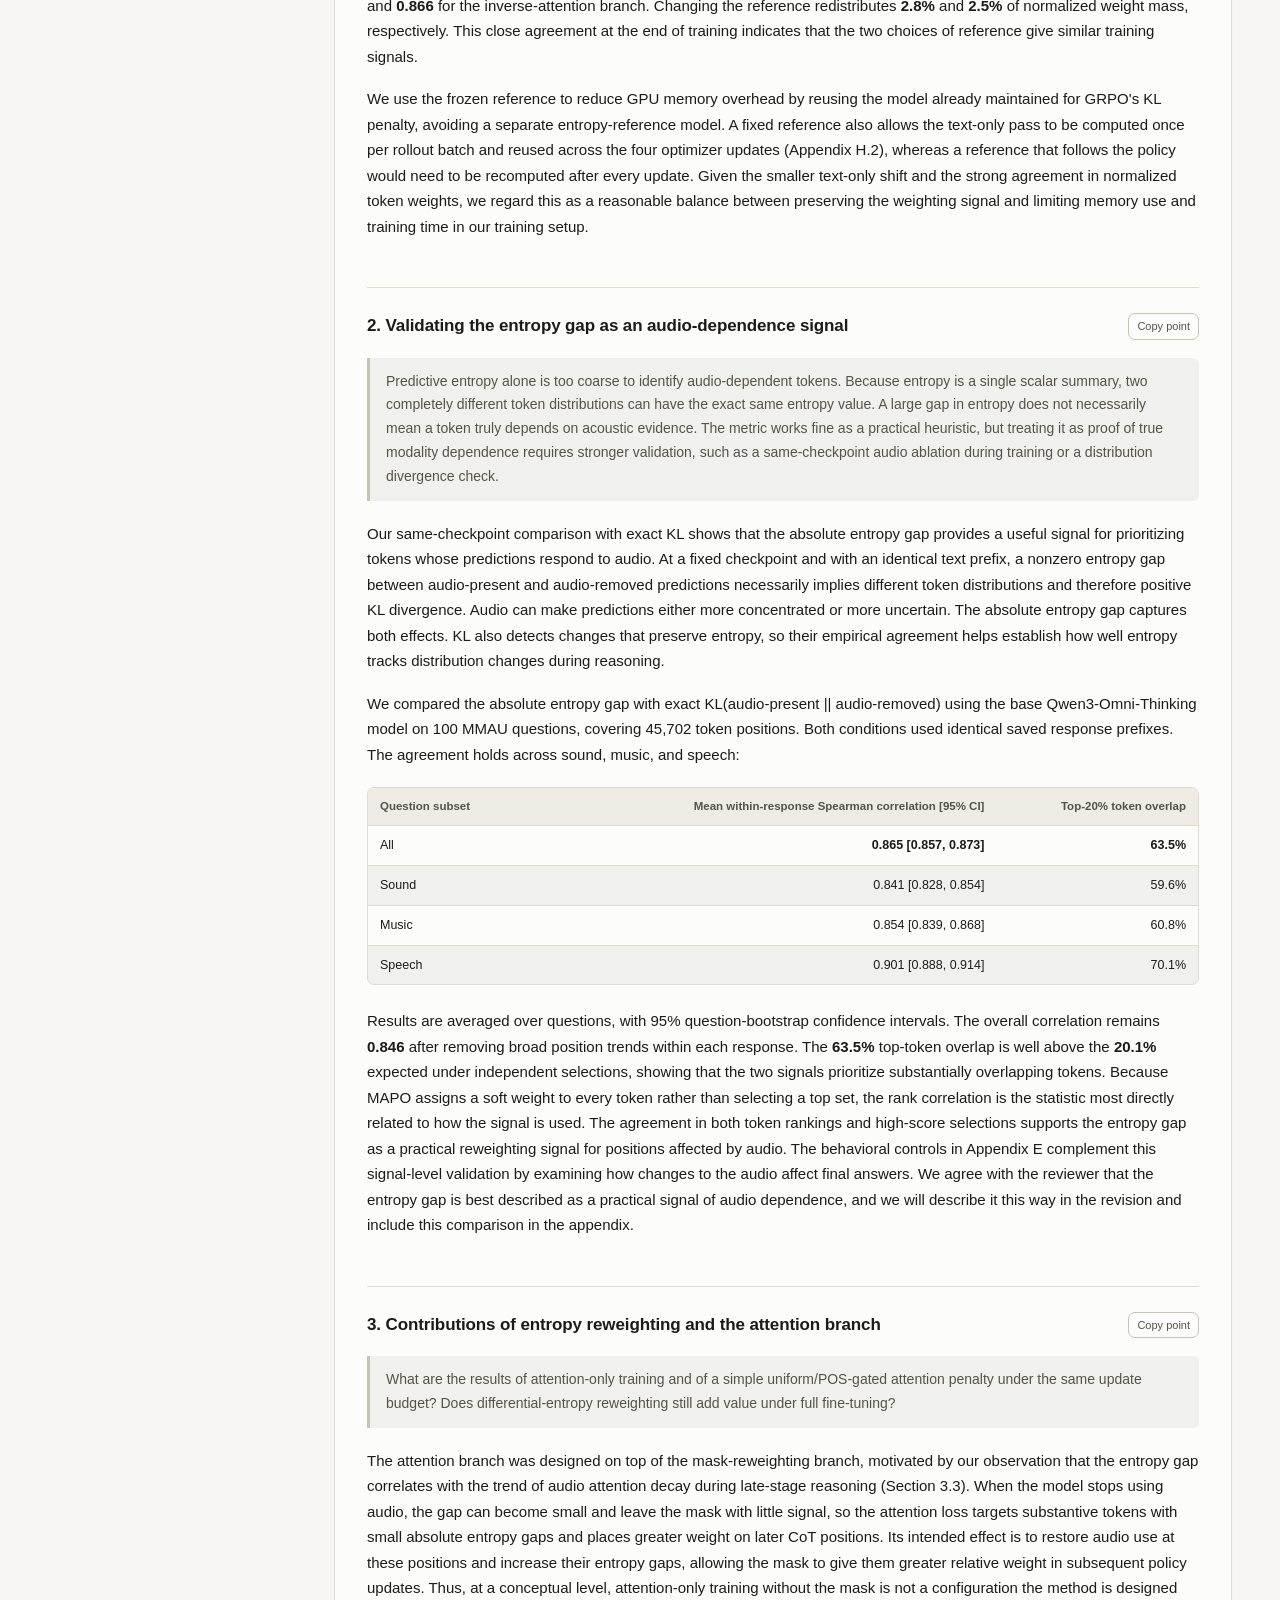
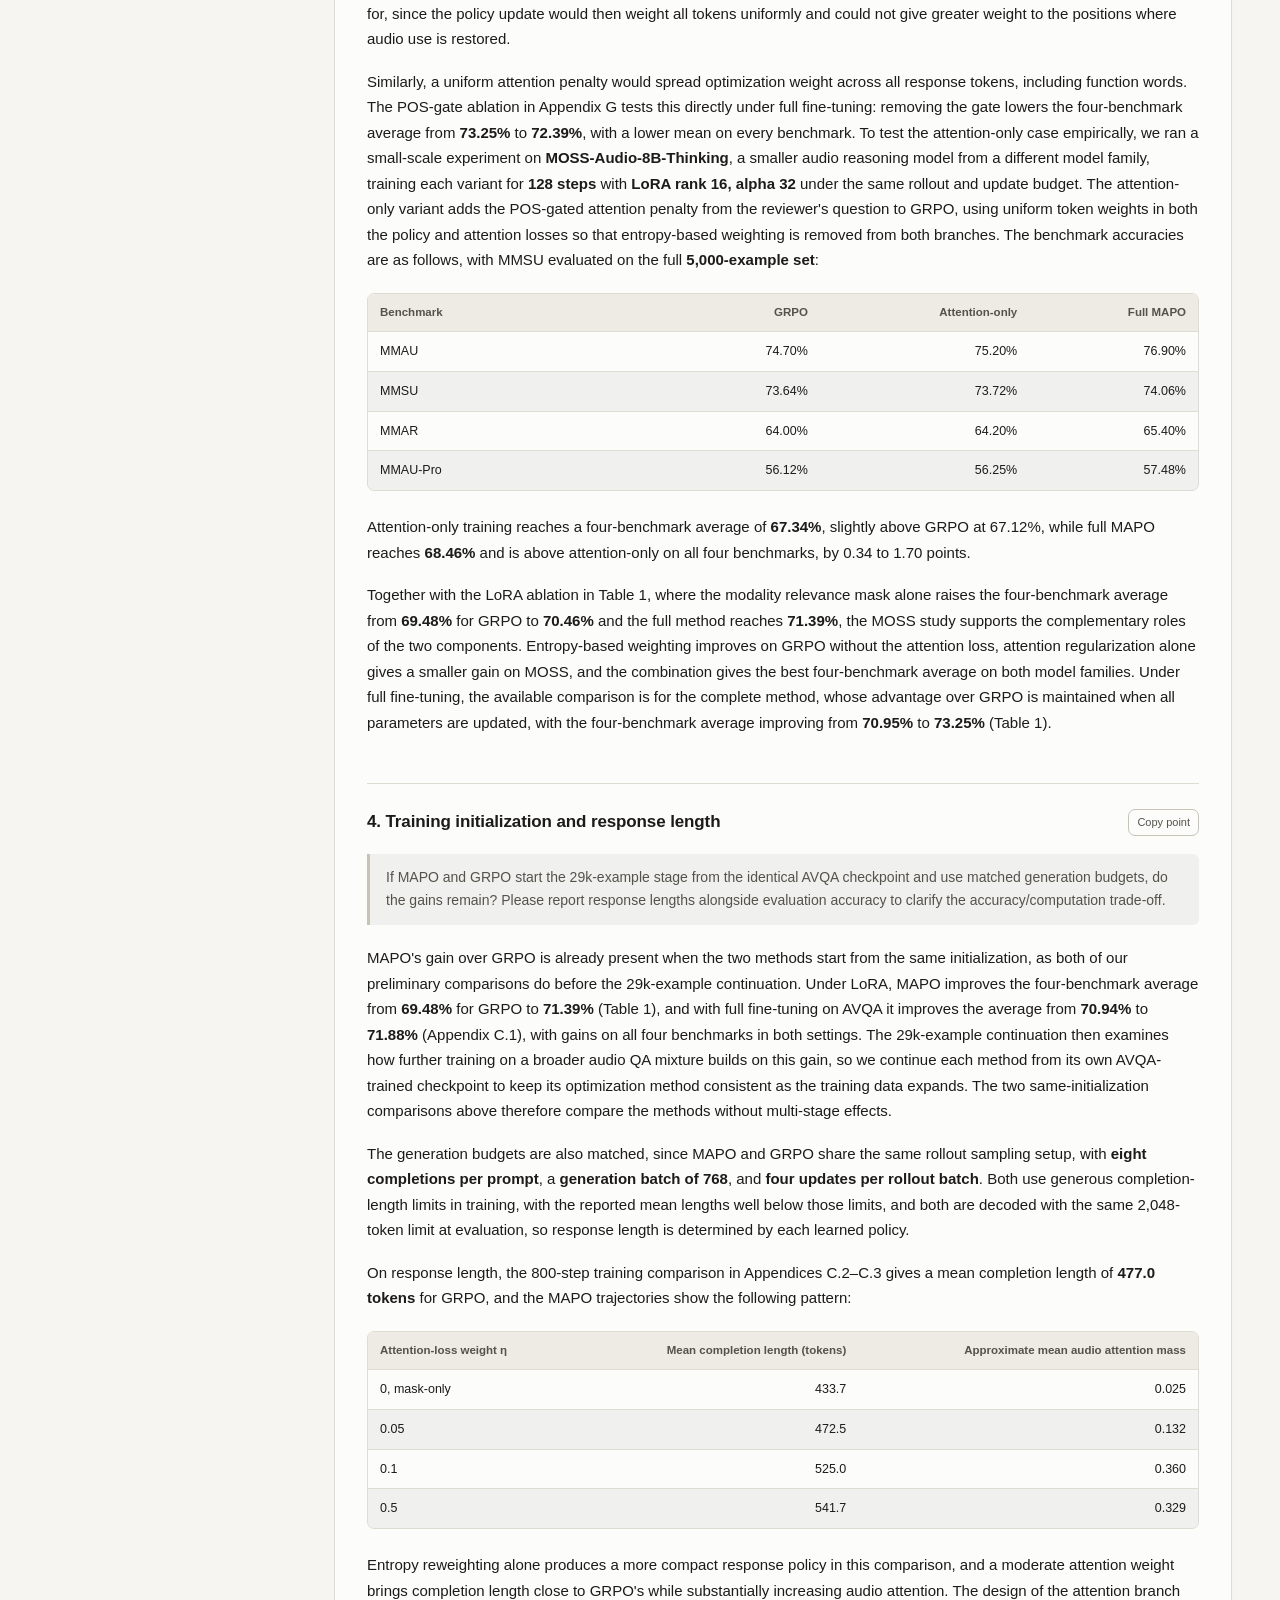
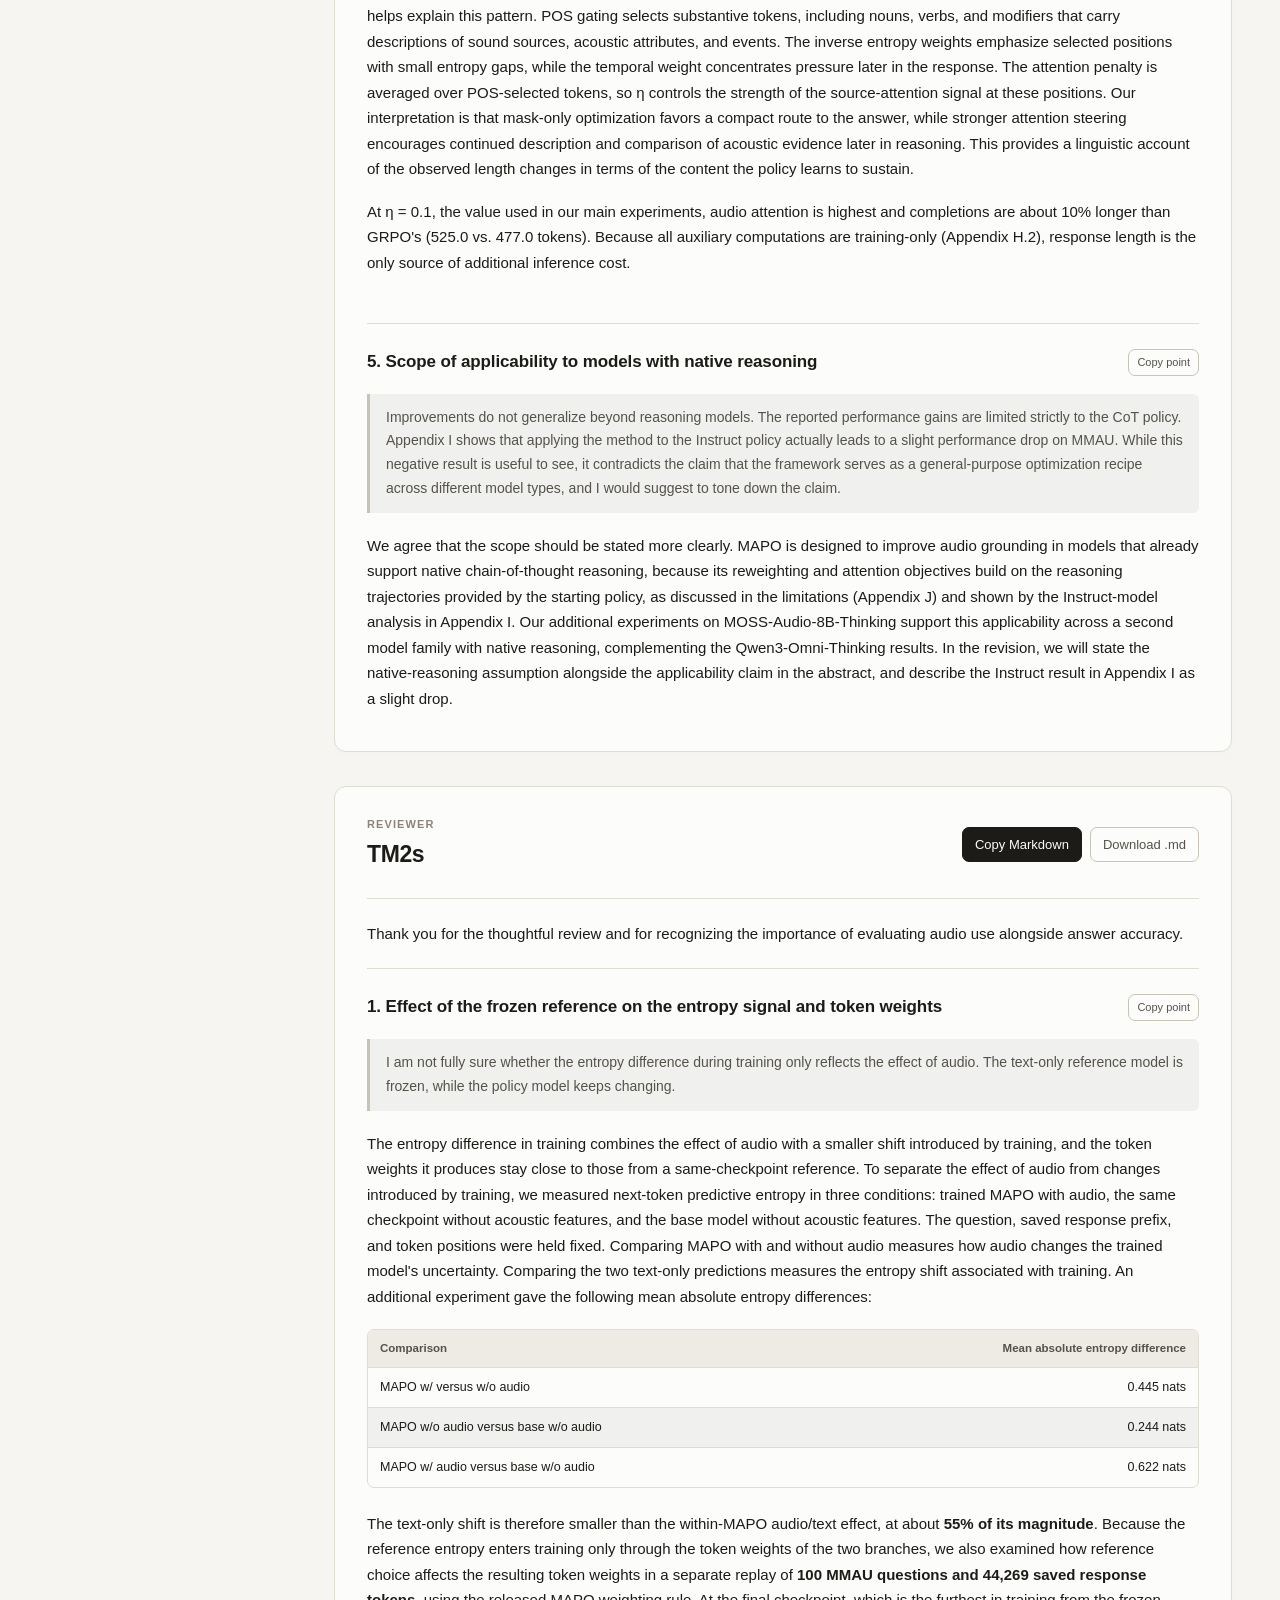
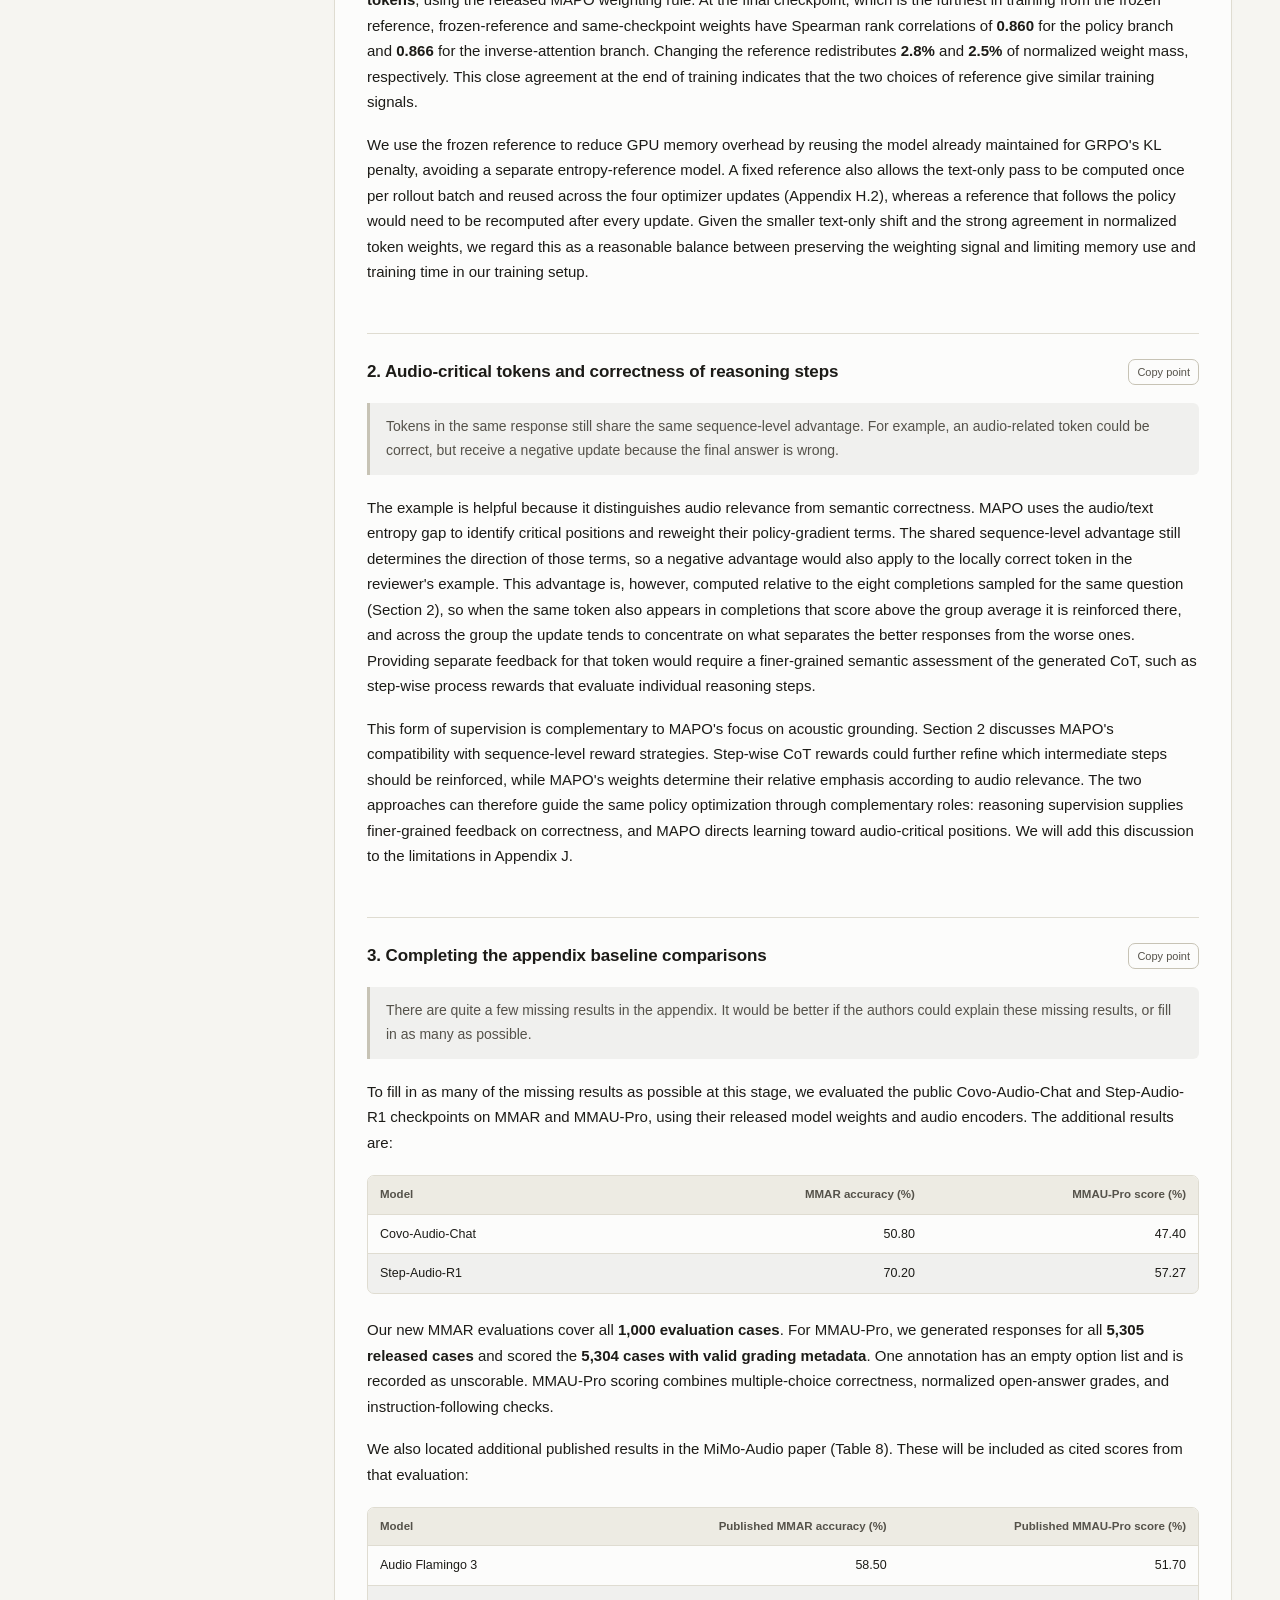
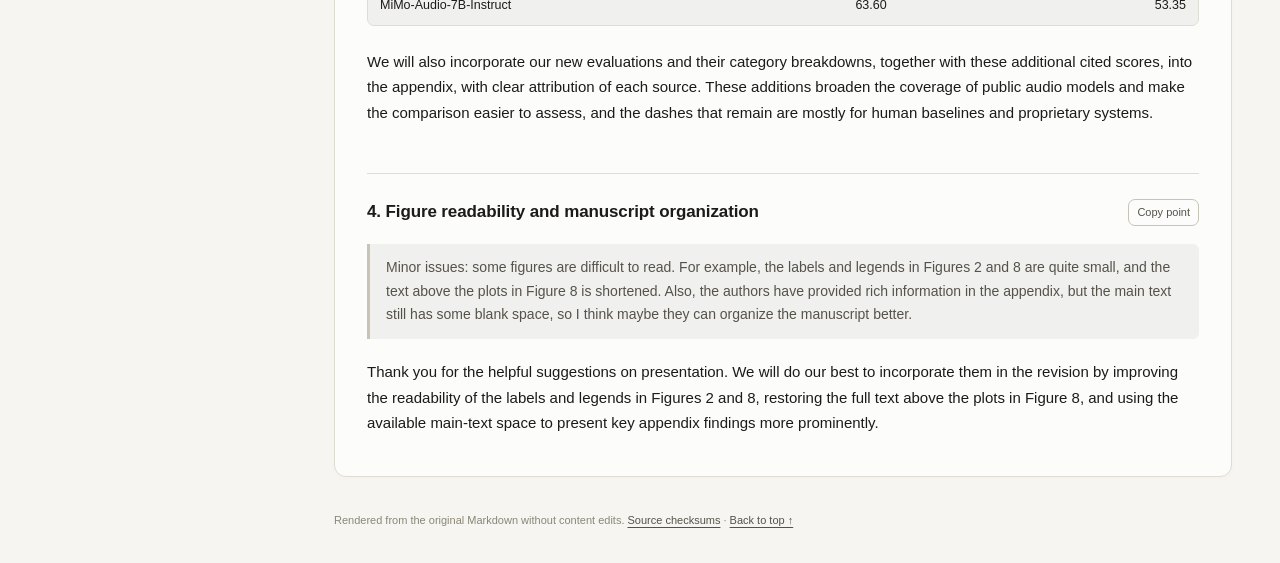
==== commit 50e53caf: "Update rendered rebuttal viewer" ====
--- a/index.html
+++ b/index.html
@@ -245,7 +245,7 @@
 </section><section class="response-point" id="EAwd-4">
 <div class="point-heading"><h3>4. Can VPPO be applied to audio, and why is it not included as a baseline?</h3><button class="copy-button web-only" data-copy="EAwd" data-point="4" aria-label="Copy Markdown for EAwd, point 4">Copy point</button></div>
 <p>We agree that a comparison with VPPO is valuable. It was not included in the original manuscript because we recognized that transferring the algorithm from images to audio requires several critical design and implementation choices, particularly in how the audio should be corrupted. To address the reviewer's suggestion within the time and compute available for the rebuttal, we conducted a set of small-scale experiments on <strong>MOSS-Audio-8B-Thinking</strong>, a smaller audio reasoning model from a different model family than the Qwen3-Omni model used in the paper. We trained for <strong>128 steps</strong> with <strong>LoRA rank 16, alpha 32</strong>, keeping the original weights, audio encoder, and audio-to-language aligner frozen.</p>
-<p>Transferring VPPO requires defining an audio counterpart to its image corruption. We occluded <strong>50% of approximately 100 ms log-mel blocks</strong> before the audio encoder, replacing all frequency bins in each selected block with the clip's low-energy floor. This preserves audio length and prompt text. We retained VPPO's KL-based selection of the top <strong>40%</strong> of response tokens and its trajectory-advantage shaping. All benchmark evaluations used clean audio.</p>
+<p>Transferring VPPO requires defining an audio counterpart to its image corruption. We occluded <strong>50% of approximately 100 ms log-mel blocks</strong> before the audio encoder, replacing all frequency bins in each selected block with the clip's low-energy floor. This preserves audio length and prompt text. We retained VPPO's KL-based selection of the top <strong>40%</strong> of response tokens and its trajectory-advantage shaping. All benchmark evaluations used clean audio. MMSU uses the full <strong>5,000-example evaluation set</strong>.</p>
 <div class="table-scroll" role="region" aria-label="Table 3. EAwd, 4. Can VPPO be applied to audio, and why is it not included as a baseline?" tabindex="0"><table><caption class="sr-only web-only">Table 3. EAwd, 4. Can VPPO be applied to audio, and why is it not included as a baseline?</caption>
 <thead>
 <tr>
@@ -266,10 +266,10 @@
 </tr>
 <tr>
 <td>MMSU</td>
-<td style="text-align:right">70.80</td>
-<td style="text-align:right"><strong>71.60</strong></td>
-<td style="text-align:right">71.20</td>
-<td style="text-align:right">71.30</td>
+<td style="text-align:right">72.32</td>
+<td style="text-align:right">73.64</td>
+<td style="text-align:right">73.76</td>
+<td style="text-align:right"><strong>74.06</strong></td>
 </tr>
 <tr>
 <td>MMAR</td>
@@ -287,7 +287,7 @@
 </tr>
 </tbody>
 </table></div>
-<p>MAPO has the highest score on MMAU, MMAR, and MMAU-Pro, and it is the only one of the three methods that improves on the model without fine-tuning on all four benchmarks. Relative to audio-adapted VPPO, MAPO is ahead by <strong>1.00 point on MMAU</strong> and 0.33 on MMAU-Pro, and the two are on par on MMSU and MMAR. Audio-adapted VPPO also improves over GRPO on MMAU, MMAR, and MMAU-Pro, which is consistent with the reviewer's expectation that token-level modality-aware optimization transfers to audio.</p>
+<p>MAPO has the highest score on all four benchmarks, and it is the only one of the three methods that improves on the model without fine-tuning on all four. Relative to audio-adapted VPPO, MAPO is ahead by <strong>1.00 point on MMAU</strong>, 0.30 on MMSU, 0.10 on MMAR, and 0.33 on MMAU-Pro. Audio-adapted VPPO also improves over GRPO on all four benchmarks, which is consistent with the reviewer's expectation that token-level modality-aware optimization transfers to audio.</p>
 <p>We agree that VPPO's optimization rule is modality agnostic, yet we also found in practice that the corruption mechanism it depends on is not. VPPO measures each token's dependence on the input by comparing predictions on the original input with predictions on a corrupted copy, and its published corruption masks patches on a fixed two-dimensional image grid. Audio does not offer a direct counterpart, because clips vary in length, information is carried over time, and the relevant evidence is often concentrated in a brief sound or a speaker transition. An audio version therefore requires choices about the masking axis (time, frequency, or both), the block duration, and the corruption strength, and under any fixed choice the same masking ratio can remove very different amounts of evidence from different clips. Since these choices determine which tokens VPPO selects, they also shape its updates. MAPO avoids this dependence by using a reference with the audio removed entirely, so the same definition applies unchanged to clips of any length and content, while its attention loss adds a second grounding signal computed directly from the model.</p>
 <p>In the revision, we will expand the discussion of VPPO in Section 2 to distinguish its modality-agnostic optimization rule from the corruption mechanism it depends on, informed by the audio adaptation above. We will also include the comparison between the entropy gap and KL divergence and the MMAU-Pro category results in the appendix, and clarify the source of the instruction-following gain.</p>
 </section></div></article><article class="reviewer" id="zXPm" aria-labelledby="label-zXPm">
@@ -419,7 +419,7 @@
 <p>What are the results of attention-only training and of a simple uniform/POS-gated attention penalty under the same update budget? Does differential-entropy reweighting still add value under full fine-tuning?</p>
 </blockquote>
 <p>The attention branch was designed on top of the mask-reweighting branch, motivated by our observation that the entropy gap correlates with the trend of audio attention decay during late-stage reasoning (Section 3.3). When the model stops using audio, the gap can become small and leave the mask with little signal, so the attention loss targets substantive tokens with small absolute entropy gaps and places greater weight on later CoT positions. Its intended effect is to restore audio use at these positions and increase their entropy gaps, allowing the mask to give them greater relative weight in subsequent policy updates. Thus, at a conceptual level, attention-only training without the mask is not a configuration the method is designed for, since the policy update would then weight all tokens uniformly and could not give greater weight to the positions where audio use is restored.</p>
-<p>Similarly, a uniform attention penalty would spread optimization weight across all response tokens, including function words. The POS-gate ablation in Appendix G tests this directly under full fine-tuning: removing the gate lowers the four-benchmark average from <strong>73.25%</strong> to <strong>72.39%</strong>, with a lower mean on every benchmark. To test the attention-only case empirically, we ran a small-scale experiment on <strong>MOSS-Audio-8B-Thinking</strong>, a smaller audio reasoning model from a different model family, training each variant for <strong>128 steps</strong> with <strong>LoRA rank 16, alpha 32</strong> under the same rollout and update budget. The attention-only variant adds the POS-gated attention penalty from the reviewer's question to GRPO, using uniform token weights in both the policy and attention losses so that entropy-based weighting is removed from both branches. The benchmark accuracies are as follows:</p>
+<p>Similarly, a uniform attention penalty would spread optimization weight across all response tokens, including function words. The POS-gate ablation in Appendix G tests this directly under full fine-tuning: removing the gate lowers the four-benchmark average from <strong>73.25%</strong> to <strong>72.39%</strong>, with a lower mean on every benchmark. To test the attention-only case empirically, we ran a small-scale experiment on <strong>MOSS-Audio-8B-Thinking</strong>, a smaller audio reasoning model from a different model family, training each variant for <strong>128 steps</strong> with <strong>LoRA rank 16, alpha 32</strong> under the same rollout and update budget. The attention-only variant adds the POS-gated attention penalty from the reviewer's question to GRPO, using uniform token weights in both the policy and attention losses so that entropy-based weighting is removed from both branches. The benchmark accuracies are as follows, with MMSU evaluated on the full <strong>5,000-example set</strong>:</p>
 <div class="table-scroll" role="region" aria-label="Table 6. kaLY, 3. Contributions of entropy reweighting and the attention branch" tabindex="0"><table><caption class="sr-only web-only">Table 6. kaLY, 3. Contributions of entropy reweighting and the attention branch</caption>
 <thead>
 <tr>
@@ -438,9 +438,9 @@
 </tr>
 <tr>
 <td>MMSU</td>
-<td style="text-align:right">71.60%</td>
-<td style="text-align:right">70.30%</td>
-<td style="text-align:right">71.30%</td>
+<td style="text-align:right">73.64%</td>
+<td style="text-align:right">73.72%</td>
+<td style="text-align:right">74.06%</td>
 </tr>
 <tr>
 <td>MMAR</td>
@@ -456,8 +456,8 @@
 </tr>
 </tbody>
 </table></div>
-<p>Attention-only training reaches a four-benchmark average of <strong>66.5%</strong>, on par with GRPO at 66.6%, while full MAPO reaches <strong>67.8%</strong> and is above attention-only on all four benchmarks, by 1.0 to 1.7 points.</p>
-<p>Together with the LoRA ablation in Table 1, where the modality relevance mask alone raises the four-benchmark average from <strong>69.48%</strong> for GRPO to <strong>70.46%</strong> and the full method reaches <strong>71.39%</strong>, the MOSS study indicates that the gains do not come from attention regularization alone. Entropy-based weighting improves on GRPO without the attention loss, attention regularization without entropy weighting stays at the GRPO level, and the combination gives the best four-benchmark average on both model families. Under full fine-tuning, the available comparison is for the complete method, whose advantage over GRPO is maintained when all parameters are updated, with the four-benchmark average improving from <strong>70.95%</strong> to <strong>73.25%</strong> (Table 1).</p>
+<p>Attention-only training reaches a four-benchmark average of <strong>67.34%</strong>, slightly above GRPO at 67.12%, while full MAPO reaches <strong>68.46%</strong> and is above attention-only on all four benchmarks, by 0.34 to 1.70 points.</p>
+<p>Together with the LoRA ablation in Table 1, where the modality relevance mask alone raises the four-benchmark average from <strong>69.48%</strong> for GRPO to <strong>70.46%</strong> and the full method reaches <strong>71.39%</strong>, the MOSS study supports the complementary roles of the two components. Entropy-based weighting improves on GRPO without the attention loss, attention regularization alone gives a smaller gain on MOSS, and the combination gives the best four-benchmark average on both model families. Under full fine-tuning, the available comparison is for the complete method, whose advantage over GRPO is maintained when all parameters are updated, with the four-benchmark average improving from <strong>70.95%</strong> to <strong>73.25%</strong> (Table 1).</p>
 </section><section class="response-point" id="kaLY-4">
 <div class="point-heading"><h3>4. Training initialization and response length</h3><button class="copy-button web-only" data-copy="kaLY" data-point="4" aria-label="Copy Markdown for kaLY, point 4">Copy point</button></div>
 <blockquote>
@@ -609,7 +609,7 @@
 </div>
 <div id="copy-status" role="status" aria-live="polite" class="toast" hidden></div>
 <dialog id="copy-fallback"><form method="dialog"><h2>Copy Markdown</h2><p>Your browser could not access the clipboard. Select and copy the original text below.</p><textarea aria-label="Original Markdown" spellcheck="false"></textarea><div><button type="button" id="select-fallback">Select all</button><button type="submit">Close</button></div></form></dialog>
-<script id="response-sources" type="application/json">{"EAwd": {"markdown": "Thank you for your thoughtful comments. We were glad to see that you share our concern about models losing track of the audio during long reasoning traces, the problem that motivated MAPO.\n\n**1. Given the small average accuracy gain, how significant are the method and results?**\n\nWe agree that the significance of the method should be established through its effect on both task performance and audio use. In fact, our results do show consistent gains across benchmarks and seeds and, more importantly, a shift toward sustained use of acoustic evidence during reasoning, which is the behavioral change we aim to encourage with MAPO. The consistency across seeds and both fine-tuning settings supports a repeatable benefit over GRPO, averaging 2.30 percentage points with full fine-tuning and 1.91 with LoRA (Table 1). On MMSU, the 2.87-point gain over GRPO supports improved spoken-language understanding. The category breakdown further shows gains over Base Thinking in perception (+2.17 points) and reasoning (+4.01), suggesting better recognition and use of acoustic information (Appendix D).\n\nAlthough absolute accuracy gains depend on the backbone's perceptual and reasoning capabilities, as discussed in Appendix J, our controlled analyses help identify the intended change in audio use. MAPO better preserves audio attention than Base Thinking at the transition into reasoning, after accounting for the growing text context (Appendix E.1). On the 200-example audio-essential MMAU subset, MAPO has higher clean accuracy than GRPO (67% vs. 60%) and a larger accuracy drop without audio (55 vs. 40 points), indicating greater audio dependence (Appendix E.2). Masking highly attended audio regions also causes a larger accuracy drop than masking an equal duration at random, supporting the relevance of the attended evidence (Appendix E.4). Together, these results support our claim that MAPO strengthens acoustic grounding during reasoning and improves the model's performance across audio benchmarks.\n\n**2. Are the gains mainly from instruction following? What are the MMAU-Pro results without that subset?**\n\nWe agree that the instruction-following subset should be examined separately. Part of the gain on this subset can be attributed to the format reward that GRPO and MAPO share, since GRPO also improves on it, while MAPO improves further (95.40 vs. 90.80) and its advantage over GRPO does not depend on this subset. The subset contains 87 of the 5,304 scored MMAU-Pro questions (1.6%), and the table below gives the category scores together with the overall score recomputed without it.\n\n| Model | Instruction following (87) | Closed-ended (4,592) | Open-ended (625) | Overall | Overall without instruction following |\n|---|---:|---:|---:|---:|---:|\n| Base Thinking | 62.07 | 59.63 | 84.77 | 62.63 | 62.64 |\n| GRPO | 90.80 | 60.17 | 83.48 | 63.42 | 62.96 |\n| MAPO | 95.40 | 62.00 | 85.32 | 65.29 | **64.79** |\n\nEach row is one evaluation run with full fine-tuning, and the three-seed overall means in Table 1 are 63.35 for GRPO and 64.98 for MAPO. Without the subset, MAPO remains **2.15 points** above Base Thinking and **1.83 points** above GRPO, compared with 2.66 and 1.87 with it, so instruction following accounts for less than 0.1 point of MAPO's gain over GRPO. MAPO's lead over GRPO is also nearly the same on closed-ended (+1.83) and open-ended (+1.84) questions, which together make up 98% of the benchmark. For GRPO, by comparison, instruction following accounts for 0.47 of its 0.79-point gain over the base model.\n\nThe other benchmarks support the same conclusion: with full fine-tuning, MAPO retains a 2.52-point average advantage over GRPO across MMAU, MMAR, and MMSU (Table 1).\n\n**3. Could KL divergence be used instead of the entropy-based signal?**\n\nWe agree that KL divergence could also provide a useful reweighting signal. In fact, the two signals are strongly correlated in practice, supporting the entropy gap as a practical indicator of audio-conditioned distribution change. At a fixed checkpoint and with an identical text prefix, a nonzero entropy gap between audio-present and audio-removed predictions necessarily implies different token distributions and therefore positive KL divergence. Audio can make predictions either more concentrated or more uncertain. The absolute entropy gap captures both effects. KL also detects changes that preserve entropy, so their empirical agreement helps establish how well entropy tracks distribution changes during reasoning.\n\nWe compared the absolute entropy gap with exact KL(audio-present || audio-removed) using the base Qwen3-Omni-Thinking model on 100 MMAU questions, covering 45,702 token positions. Both conditions used identical saved response prefixes. The agreement holds across sound, music, and speech:\n\n| Question subset | Mean within-response Spearman correlation [95% CI] | Top-20% token overlap |\n|---|---:|---:|\n| All | **0.865 [0.857, 0.873]** | **63.5%** |\n| Sound | 0.841 [0.828, 0.854] | 59.6% |\n| Music | 0.854 [0.839, 0.868] | 60.8% |\n| Speech | 0.901 [0.888, 0.914] | 70.1% |\n\nResults are averaged over questions, with 95% question-bootstrap confidence intervals. The overall correlation remains **0.846** after removing broad position trends within each response. The **63.5%** top-token overlap is well above the **20.1%** expected under independent selections, showing that the two signals prioritize substantially overlapping tokens. Together, these results support the entropy gap as a practical signal for identifying positions where audio changes the model's predictions, consistent with its role in MAPO's token reweighting.\n\n**4. Can VPPO be applied to audio, and why is it not included as a baseline?**\n\nWe agree that a comparison with VPPO is valuable. It was not included in the original manuscript because we recognized that transferring the algorithm from images to audio requires several critical design and implementation choices, particularly in how the audio should be corrupted. To address the reviewer's suggestion within the time and compute available for the rebuttal, we conducted a set of small-scale experiments on **MOSS-Audio-8B-Thinking**, a smaller audio reasoning model from a different model family than the Qwen3-Omni model used in the paper. We trained for **128 steps** with **LoRA rank 16, alpha 32**, keeping the original weights, audio encoder, and audio-to-language aligner frozen.\n\nTransferring VPPO requires defining an audio counterpart to its image corruption. We occluded **50% of approximately 100 ms log-mel blocks** before the audio encoder, replacing all frequency bins in each selected block with the clip's low-energy floor. This preserves audio length and prompt text. We retained VPPO's KL-based selection of the top **40%** of response tokens and its trajectory-advantage shaping. All benchmark evaluations used clean audio.\n\n| Benchmark | No fine-tuning | GRPO | Audio-adapted VPPO | MAPO |\n|---|---:|---:|---:|---:|\n| MMAU | 76.50 | 74.70 | 75.90 | **76.90** |\n| MMSU | 70.80 | **71.60** | 71.20 | 71.30 |\n| MMAR | 63.20 | 64.00 | 65.30 | **65.40** |\n| MMAU-Pro | 56.97 | 56.12 | 57.15 | **57.48** |\n\nMAPO has the highest score on MMAU, MMAR, and MMAU-Pro, and it is the only one of the three methods that improves on the model without fine-tuning on all four benchmarks. Relative to audio-adapted VPPO, MAPO is ahead by **1.00 point on MMAU** and 0.33 on MMAU-Pro, and the two are on par on MMSU and MMAR. Audio-adapted VPPO also improves over GRPO on MMAU, MMAR, and MMAU-Pro, which is consistent with the reviewer's expectation that token-level modality-aware optimization transfers to audio.\n\nWe agree that VPPO's optimization rule is modality agnostic, yet we also found in practice that the corruption mechanism it depends on is not. VPPO measures each token's dependence on the input by comparing predictions on the original input with predictions on a corrupted copy, and its published corruption masks patches on a fixed two-dimensional image grid. Audio does not offer a direct counterpart, because clips vary in length, information is carried over time, and the relevant evidence is often concentrated in a brief sound or a speaker transition. An audio version therefore requires choices about the masking axis (time, frequency, or both), the block duration, and the corruption strength, and under any fixed choice the same masking ratio can remove very different amounts of evidence from different clips. Since these choices determine which tokens VPPO selects, they also shape its updates. MAPO avoids this dependence by using a reference with the audio removed entirely, so the same definition applies unchanged to clips of any length and content, while its attention loss adds a second grounding signal computed directly from the model.\n\nIn the revision, we will expand the discussion of VPPO in Section 2 to distinguish its modality-agnostic optimization rule from the corruption mechanism it depends on, informed by the audio adaptation above. We will also include the comparison between the entropy gap and KL divergence and the MMAU-Pro category results in the appendix, and clarify the source of the instruction-following gain.\n", "points": {"1": "**1. Given the small average accuracy gain, how significant are the method and results?**\n\nWe agree that the significance of the method should be established through its effect on both task performance and audio use. In fact, our results do show consistent gains across benchmarks and seeds and, more importantly, a shift toward sustained use of acoustic evidence during reasoning, which is the behavioral change we aim to encourage with MAPO. The consistency across seeds and both fine-tuning settings supports a repeatable benefit over GRPO, averaging 2.30 percentage points with full fine-tuning and 1.91 with LoRA (Table 1). On MMSU, the 2.87-point gain over GRPO supports improved spoken-language understanding. The category breakdown further shows gains over Base Thinking in perception (+2.17 points) and reasoning (+4.01), suggesting better recognition and use of acoustic information (Appendix D).\n\nAlthough absolute accuracy gains depend on the backbone's perceptual and reasoning capabilities, as discussed in Appendix J, our controlled analyses help identify the intended change in audio use. MAPO better preserves audio attention than Base Thinking at the transition into reasoning, after accounting for the growing text context (Appendix E.1). On the 200-example audio-essential MMAU subset, MAPO has higher clean accuracy than GRPO (67% vs. 60%) and a larger accuracy drop without audio (55 vs. 40 points), indicating greater audio dependence (Appendix E.2). Masking highly attended audio regions also causes a larger accuracy drop than masking an equal duration at random, supporting the relevance of the attended evidence (Appendix E.4). Together, these results support our claim that MAPO strengthens acoustic grounding during reasoning and improves the model's performance across audio benchmarks.\n\n", "2": "**2. Are the gains mainly from instruction following? What are the MMAU-Pro results without that subset?**\n\nWe agree that the instruction-following subset should be examined separately. Part of the gain on this subset can be attributed to the format reward that GRPO and MAPO share, since GRPO also improves on it, while MAPO improves further (95.40 vs. 90.80) and its advantage over GRPO does not depend on this subset. The subset contains 87 of the 5,304 scored MMAU-Pro questions (1.6%), and the table below gives the category scores together with the overall score recomputed without it.\n\n| Model | Instruction following (87) | Closed-ended (4,592) | Open-ended (625) | Overall | Overall without instruction following |\n|---|---:|---:|---:|---:|---:|\n| Base Thinking | 62.07 | 59.63 | 84.77 | 62.63 | 62.64 |\n| GRPO | 90.80 | 60.17 | 83.48 | 63.42 | 62.96 |\n| MAPO | 95.40 | 62.00 | 85.32 | 65.29 | **64.79** |\n\nEach row is one evaluation run with full fine-tuning, and the three-seed overall means in Table 1 are 63.35 for GRPO and 64.98 for MAPO. Without the subset, MAPO remains **2.15 points** above Base Thinking and **1.83 points** above GRPO, compared with 2.66 and 1.87 with it, so instruction following accounts for less than 0.1 point of MAPO's gain over GRPO. MAPO's lead over GRPO is also nearly the same on closed-ended (+1.83) and open-ended (+1.84) questions, which together make up 98% of the benchmark. For GRPO, by comparison, instruction following accounts for 0.47 of its 0.79-point gain over the base model.\n\nThe other benchmarks support the same conclusion: with full fine-tuning, MAPO retains a 2.52-point average advantage over GRPO across MMAU, MMAR, and MMSU (Table 1).\n\n", "3": "**3. Could KL divergence be used instead of the entropy-based signal?**\n\nWe agree that KL divergence could also provide a useful reweighting signal. In fact, the two signals are strongly correlated in practice, supporting the entropy gap as a practical indicator of audio-conditioned distribution change. At a fixed checkpoint and with an identical text prefix, a nonzero entropy gap between audio-present and audio-removed predictions necessarily implies different token distributions and therefore positive KL divergence. Audio can make predictions either more concentrated or more uncertain. The absolute entropy gap captures both effects. KL also detects changes that preserve entropy, so their empirical agreement helps establish how well entropy tracks distribution changes during reasoning.\n\nWe compared the absolute entropy gap with exact KL(audio-present || audio-removed) using the base Qwen3-Omni-Thinking model on 100 MMAU questions, covering 45,702 token positions. Both conditions used identical saved response prefixes. The agreement holds across sound, music, and speech:\n\n| Question subset | Mean within-response Spearman correlation [95% CI] | Top-20% token overlap |\n|---|---:|---:|\n| All | **0.865 [0.857, 0.873]** | **63.5%** |\n| Sound | 0.841 [0.828, 0.854] | 59.6% |\n| Music | 0.854 [0.839, 0.868] | 60.8% |\n| Speech | 0.901 [0.888, 0.914] | 70.1% |\n\nResults are averaged over questions, with 95% question-bootstrap confidence intervals. The overall correlation remains **0.846** after removing broad position trends within each response. The **63.5%** top-token overlap is well above the **20.1%** expected under independent selections, showing that the two signals prioritize substantially overlapping tokens. Together, these results support the entropy gap as a practical signal for identifying positions where audio changes the model's predictions, consistent with its role in MAPO's token reweighting.\n\n", "4": "**4. Can VPPO be applied to audio, and why is it not included as a baseline?**\n\nWe agree that a comparison with VPPO is valuable. It was not included in the original manuscript because we recognized that transferring the algorithm from images to audio requires several critical design and implementation choices, particularly in how the audio should be corrupted. To address the reviewer's suggestion within the time and compute available for the rebuttal, we conducted a set of small-scale experiments on **MOSS-Audio-8B-Thinking**, a smaller audio reasoning model from a different model family than the Qwen3-Omni model used in the paper. We trained for **128 steps** with **LoRA rank 16, alpha 32**, keeping the original weights, audio encoder, and audio-to-language aligner frozen.\n\nTransferring VPPO requires defining an audio counterpart to its image corruption. We occluded **50% of approximately 100 ms log-mel blocks** before the audio encoder, replacing all frequency bins in each selected block with the clip's low-energy floor. This preserves audio length and prompt text. We retained VPPO's KL-based selection of the top **40%** of response tokens and its trajectory-advantage shaping. All benchmark evaluations used clean audio.\n\n| Benchmark | No fine-tuning | GRPO | Audio-adapted VPPO | MAPO |\n|---|---:|---:|---:|---:|\n| MMAU | 76.50 | 74.70 | 75.90 | **76.90** |\n| MMSU | 70.80 | **71.60** | 71.20 | 71.30 |\n| MMAR | 63.20 | 64.00 | 65.30 | **65.40** |\n| MMAU-Pro | 56.97 | 56.12 | 57.15 | **57.48** |\n\nMAPO has the highest score on MMAU, MMAR, and MMAU-Pro, and it is the only one of the three methods that improves on the model without fine-tuning on all four benchmarks. Relative to audio-adapted VPPO, MAPO is ahead by **1.00 point on MMAU** and 0.33 on MMAU-Pro, and the two are on par on MMSU and MMAR. Audio-adapted VPPO also improves over GRPO on MMAU, MMAR, and MMAU-Pro, which is consistent with the reviewer's expectation that token-level modality-aware optimization transfers to audio.\n\nWe agree that VPPO's optimization rule is modality agnostic, yet we also found in practice that the corruption mechanism it depends on is not. VPPO measures each token's dependence on the input by comparing predictions on the original input with predictions on a corrupted copy, and its published corruption masks patches on a fixed two-dimensional image grid. Audio does not offer a direct counterpart, because clips vary in length, information is carried over time, and the relevant evidence is often concentrated in a brief sound or a speaker transition. An audio version therefore requires choices about the masking axis (time, frequency, or both), the block duration, and the corruption strength, and under any fixed choice the same masking ratio can remove very different amounts of evidence from different clips. Since these choices determine which tokens VPPO selects, they also shape its updates. MAPO avoids this dependence by using a reference with the audio removed entirely, so the same definition applies unchanged to clips of any length and content, while its attention loss adds a second grounding signal computed directly from the model.\n\nIn the revision, we will expand the discussion of VPPO in Section 2 to distinguish its modality-agnostic optimization rule from the corruption mechanism it depends on, informed by the audio adaptation above. We will also include the comparison between the entropy gap and KL divergence and the MMAU-Pro category results in the appendix, and clarify the source of the instruction-following gain.\n"}}, "zXPm": {"markdown": "Thank you for the thoughtful review and for recognizing the consistency of MAPO's improvements over GRPO. We appreciate your emphasis on connecting those improvements to the model's use of audio during reasoning.\n\n**1. Evidence for late-stage audio modality collapse and clarity of Figure 2**\n\n\u003e For Section 3.2, it would help to have a less ambiguous example of question asked (i.e., in Figure 2, the question \"How to make this song less funny?\") or further statistics over multiple tests to further back up the late-stage audio modality collapse.\n\nThe qualitative examples and controlled analyses in the appendix may help clarify both the attention pattern and its behavioral implications. Appendix C.4 provides a direct illustration using the question, \"Identify the emotion of each speaker.\" Base Thinking and mask-only MAPO show declining audio attention later in their responses and both incorrectly conclude that both speakers express sadness. Full MAPO retains more audio attention and correctly distinguishes the speakers' emotions. This example makes the task and the differences between the models easier to follow. We will revise Figure 2 with a clearer example and make the full question and model predictions more prominent.\n\nThe aggregate analysis in Appendix E.1 further supports the pattern across examples. It covers 200 MMAU prompts and aligns each response at the point where the model moves from describing the audio to reasoning about the question. After accounting for the growing number of text keys, Base Thinking's per-key audio preference still declines by 0.313 across this transition (166 responses), while MAPO's is preserved (+0.033, 157 responses). On the 143 prompts aligned for both models, the paired MAPO-minus-Base contrast is **+0.338**, with a **95% confidence interval of [0.260, 0.420]**, and the max-head reduction supports the same ordering. The audio also remains necessary after this point. In Appendix E.3, on 200 audio-essential MMAR examples, removing the audio after Base Thinking has already generated a quarter, a third, or half of its response lowers accuracy by 17.0, 14.0, and 6.0 points, so the generated text does not replace the source audio. Finally, the paired interventions in Appendix E.2 show that MAPO relies on the audio more than GRPO does: on 200 audio-essential MMAU examples, removing audio reduces MAPO's accuracy from **67% to 12%**, compared with **60% to 20%** for GRPO. We propose bringing these key findings into Section 3.2 and explicitly pointing readers to the detailed appendix analyses. Together, these results show that the decline in audio attention holds across examples, that continued access to the audio matters for the final answer, and that MAPO strengthens both attention to the audio and reliance on it.\n\n**2. MMAR comparison with Audio-DeepThinker**\n\n\u003e What could be the reasons for the MMAR gap in results between MAPO and Audio-Deep Thinker?\n\nDifferences in the starting policy and reasoning supervision offer two plausible explanations for the MMAR gap. Audio-DeepThinker starts from Qwen3-Omni-Instruct, while MAPO starts from Qwen3-Omni-Thinking. In their own two-stage ablation, Audio-DeepThinker reaches **74.0%** on MMAR from Instruct and **70.0%** from Thinking, showing that the starting policy substantially affects performance under their recipe. MAPO starts from the Thinking model because it is designed to operate on an existing reasoning trace (Appendix I), and from this starting point it reaches **70.83%**, compared with their 70.0%. **Importantly, Audio-DeepThinker also rewards similarity to reference CoTs, providing guidance on the reasoning path and key steps.** This additional supervision may benefit MMAR's challenging audio reasoning tasks. MAPO uses correctness, format, and reasoning-consistency rewards without reference-CoT supervision. These differences are documented in Audio-DeepThinker, Table 4 and Section 3.3.\n\nWithin our setup, MAPO improves MMAR accuracy from **66.90%** for the base Thinking model and **68.43%** for GRPO to **70.83%**, supporting the benefit of modality-aware optimization for an existing reasoning policy. MAPO also achieves **79.35%** on MMSU compared with **77.26%** for Audio-DeepThinker, indicating complementary strengths across tasks. Together, these results support MAPO's contribution to improving audio reasoning through sustained use of acoustic evidence. In fact, as discussed in Section 2, MAPO \"remains fully compatible with these sequence-level reward strategies.\" Audio-DeepThinker's reference-based rewards can guide the reasoning content alongside MAPO's token-level reweighting and attention objective.\n\n**3. Evaluation protocol and uncertainty in Figures 4 and 5**\n\n\u003e For Figures 4 and 5, many reported methods seem to have close accuracy scores (76-78), resulting in difficulty assessing a true rank without variance information. Were the base model results re-evaluated under the same MAPO protocol?\n\nThe Qwen3-Omni baselines were re-evaluated locally using the same benchmark splits, output normalization, and scoring pipeline as MAPO. Results for external systems, including Audio-DeepThinker and Step-Audio-R1, are taken from their published reports.\n\nFor MAPO and GRPO, we report the mean and sample standard deviation across three seeds (17, 42, and 1234). On MMAU, MAPO improves accuracy from **75.53 ± 0.55%** for GRPO to **77.83 ± 0.25%**, with an improvement in each seed. This consistency extends to all four benchmarks. We will make MAPO's uncertainty more visible in Figures 4 and 5 and clearly identify published point estimates in the captions.\n\n**4. Mask-only ablation under full fine-tuning**\n\n\u003e In Table 1, it would be interesting to see the MAPO mask-only ablation results for full fine-tuning as well, is it possible?\n\nThe LoRA ablation in Table 1 gives the held-out effect of each branch. The modality relevance mask alone raises the four-benchmark average from **69.48%** for GRPO to **70.46%**, and adding the attention loss raises it further to **71.39%**. The training trajectories in Appendices C.2–C.3 provide further evidence for the different roles of the two branches. Setting the attention-loss weight to $\\eta=0$ gives mask-only training, which reaches a training accuracy of **0.790**, compared with **0.757** for GRPO, but produces shorter responses. At $\\eta=0.05$, adding the attention loss brings response length back near the GRPO level and increases mean audio attention from approximately **0.025 to 0.132**. These settings show how the attention branch changes the balance between task-reward optimization and attention to the source audio.\n\nUnder full fine-tuning, MAPO improves the average from **70.95%** for GRPO to **73.25%**, showing that the complete method's benefit persists when all parameters are updated. We are unable to add a full fine-tuning mask-only run within the available rebuttal time and compute budget. The appendix trajectories nevertheless offer a useful view of the components' behavior: the mask improves task-reward optimization, while the attention branch counteracts the tendency toward shorter responses and encourages sustained audio attention.\n\n**5. Choice of reward weights**\n\n\u003e Are the default weights of the reward formulation ablated/explained? Defending or citing the choice of default values λ_acc=2, λ_format=1, and λ_cons=1 would strengthen the method design choices.\n\nWe selected the 2:1:1 weights through preliminary hyperparameter tuning rather than a full ablation, guided by the goal of prioritizing answer correctness while retaining incentives for structured and consistent reasoning. A well-formatted response or an internally consistent explanation can still give an incorrect answer, so these auxiliary criteria receive lower weights than accuracy, and the consistency term follows Audio-Thinker. Their role is to encourage the expected response structure and discourage contradictions or prematurely truncated reasoning. GRPO and MAPO are trained with the same reward and the same weights, so the comparison between the two methods is made under an identical reward. We will add this rationale to the experimental setup.\n\n**6. Presentation: figure clarity, paper organization, and visibility of supporting evidence**\n\n\u003e Further results or development moved to the main paper would help a clear assessment of the strength of the method (e.g., showing method robustness to language-prior hallucinations; to support the third contribution statement. Reducing the space allocated to Figures 4 and 5, or placing Algorithm 1 in the appendix, would help gain space).\n\u003e\n\u003e Mentioning in the main paper the computational overhead that MAPO adds to GRPO would be interesting.\n\u003e\n\u003e The text in Figure 2 should be the same size as the main text for readability.\n\u003e\n\u003e Figure 2 would gain from some clarifications or a clearer visual distinction between mean and max. The pink entropy is not labelled: does it denote negative values? The \"reasoning end\" in purple in the labelled box is not shown in the graph. The (a) and (b) notation should be added within the title of each subgraph.\n\u003e\n\u003e Figure 3 is neither mentioned nor explained in the text.\n\u003e\n\u003e Optional: An appendix summary would help to map ablated results.\n\u003e\n\u003e Optional: the ablation results may come after the main results or, as they directly support the method design choices, the section could be renamed.\n\nThank you for the detailed feedback on presentation and organization. We will do our best to incorporate these suggestions in the revision, including improving figure readability and annotations, explaining Figure 3 in the text, and making the grounding evidence more prominent in the main paper. We will revisit the space allocated to Figures 4 and 5 and Algorithm 1, and improve appendix navigation and the organization of the ablation results.\n", "points": {"1": "**1. Evidence for late-stage audio modality collapse and clarity of Figure 2**\n\n\u003e For Section 3.2, it would help to have a less ambiguous example of question asked (i.e., in Figure 2, the question \"How to make this song less funny?\") or further statistics over multiple tests to further back up the late-stage audio modality collapse.\n\nThe qualitative examples and controlled analyses in the appendix may help clarify both the attention pattern and its behavioral implications. Appendix C.4 provides a direct illustration using the question, \"Identify the emotion of each speaker.\" Base Thinking and mask-only MAPO show declining audio attention later in their responses and both incorrectly conclude that both speakers express sadness. Full MAPO retains more audio attention and correctly distinguishes the speakers' emotions. This example makes the task and the differences between the models easier to follow. We will revise Figure 2 with a clearer example and make the full question and model predictions more prominent.\n\nThe aggregate analysis in Appendix E.1 further supports the pattern across examples. It covers 200 MMAU prompts and aligns each response at the point where the model moves from describing the audio to reasoning about the question. After accounting for the growing number of text keys, Base Thinking's per-key audio preference still declines by 0.313 across this transition (166 responses), while MAPO's is preserved (+0.033, 157 responses). On the 143 prompts aligned for both models, the paired MAPO-minus-Base contrast is **+0.338**, with a **95% confidence interval of [0.260, 0.420]**, and the max-head reduction supports the same ordering. The audio also remains necessary after this point. In Appendix E.3, on 200 audio-essential MMAR examples, removing the audio after Base Thinking has already generated a quarter, a third, or half of its response lowers accuracy by 17.0, 14.0, and 6.0 points, so the generated text does not replace the source audio. Finally, the paired interventions in Appendix E.2 show that MAPO relies on the audio more than GRPO does: on 200 audio-essential MMAU examples, removing audio reduces MAPO's accuracy from **67% to 12%**, compared with **60% to 20%** for GRPO. We propose bringing these key findings into Section 3.2 and explicitly pointing readers to the detailed appendix analyses. Together, these results show that the decline in audio attention holds across examples, that continued access to the audio matters for the final answer, and that MAPO strengthens both attention to the audio and reliance on it.\n\n", "2": "**2. MMAR comparison with Audio-DeepThinker**\n\n\u003e What could be the reasons for the MMAR gap in results between MAPO and Audio-Deep Thinker?\n\nDifferences in the starting policy and reasoning supervision offer two plausible explanations for the MMAR gap. Audio-DeepThinker starts from Qwen3-Omni-Instruct, while MAPO starts from Qwen3-Omni-Thinking. In their own two-stage ablation, Audio-DeepThinker reaches **74.0%** on MMAR from Instruct and **70.0%** from Thinking, showing that the starting policy substantially affects performance under their recipe. MAPO starts from the Thinking model because it is designed to operate on an existing reasoning trace (Appendix I), and from this starting point it reaches **70.83%**, compared with their 70.0%. **Importantly, Audio-DeepThinker also rewards similarity to reference CoTs, providing guidance on the reasoning path and key steps.** This additional supervision may benefit MMAR's challenging audio reasoning tasks. MAPO uses correctness, format, and reasoning-consistency rewards without reference-CoT supervision. These differences are documented in Audio-DeepThinker, Table 4 and Section 3.3.\n\nWithin our setup, MAPO improves MMAR accuracy from **66.90%** for the base Thinking model and **68.43%** for GRPO to **70.83%**, supporting the benefit of modality-aware optimization for an existing reasoning policy. MAPO also achieves **79.35%** on MMSU compared with **77.26%** for Audio-DeepThinker, indicating complementary strengths across tasks. Together, these results support MAPO's contribution to improving audio reasoning through sustained use of acoustic evidence. In fact, as discussed in Section 2, MAPO \"remains fully compatible with these sequence-level reward strategies.\" Audio-DeepThinker's reference-based rewards can guide the reasoning content alongside MAPO's token-level reweighting and attention objective.\n\n", "3": "**3. Evaluation protocol and uncertainty in Figures 4 and 5**\n\n\u003e For Figures 4 and 5, many reported methods seem to have close accuracy scores (76-78), resulting in difficulty assessing a true rank without variance information. Were the base model results re-evaluated under the same MAPO protocol?\n\nThe Qwen3-Omni baselines were re-evaluated locally using the same benchmark splits, output normalization, and scoring pipeline as MAPO. Results for external systems, including Audio-DeepThinker and Step-Audio-R1, are taken from their published reports.\n\nFor MAPO and GRPO, we report the mean and sample standard deviation across three seeds (17, 42, and 1234). On MMAU, MAPO improves accuracy from **75.53 ± 0.55%** for GRPO to **77.83 ± 0.25%**, with an improvement in each seed. This consistency extends to all four benchmarks. We will make MAPO's uncertainty more visible in Figures 4 and 5 and clearly identify published point estimates in the captions.\n\n", "4": "**4. Mask-only ablation under full fine-tuning**\n\n\u003e In Table 1, it would be interesting to see the MAPO mask-only ablation results for full fine-tuning as well, is it possible?\n\nThe LoRA ablation in Table 1 gives the held-out effect of each branch. The modality relevance mask alone raises the four-benchmark average from **69.48%** for GRPO to **70.46%**, and adding the attention loss raises it further to **71.39%**. The training trajectories in Appendices C.2–C.3 provide further evidence for the different roles of the two branches. Setting the attention-loss weight to $\\eta=0$ gives mask-only training, which reaches a training accuracy of **0.790**, compared with **0.757** for GRPO, but produces shorter responses. At $\\eta=0.05$, adding the attention loss brings response length back near the GRPO level and increases mean audio attention from approximately **0.025 to 0.132**. These settings show how the attention branch changes the balance between task-reward optimization and attention to the source audio.\n\nUnder full fine-tuning, MAPO improves the average from **70.95%** for GRPO to **73.25%**, showing that the complete method's benefit persists when all parameters are updated. We are unable to add a full fine-tuning mask-only run within the available rebuttal time and compute budget. The appendix trajectories nevertheless offer a useful view of the components' behavior: the mask improves task-reward optimization, while the attention branch counteracts the tendency toward shorter responses and encourages sustained audio attention.\n\n", "5": "**5. Choice of reward weights**\n\n\u003e Are the default weights of the reward formulation ablated/explained? Defending or citing the choice of default values λ_acc=2, λ_format=1, and λ_cons=1 would strengthen the method design choices.\n\nWe selected the 2:1:1 weights through preliminary hyperparameter tuning rather than a full ablation, guided by the goal of prioritizing answer correctness while retaining incentives for structured and consistent reasoning. A well-formatted response or an internally consistent explanation can still give an incorrect answer, so these auxiliary criteria receive lower weights than accuracy, and the consistency term follows Audio-Thinker. Their role is to encourage the expected response structure and discourage contradictions or prematurely truncated reasoning. GRPO and MAPO are trained with the same reward and the same weights, so the comparison between the two methods is made under an identical reward. We will add this rationale to the experimental setup.\n\n", "6": "**6. Presentation: figure clarity, paper organization, and visibility of supporting evidence**\n\n\u003e Further results or development moved to the main paper would help a clear assessment of the strength of the method (e.g., showing method robustness to language-prior hallucinations; to support the third contribution statement. Reducing the space allocated to Figures 4 and 5, or placing Algorithm 1 in the appendix, would help gain space).\n\u003e\n\u003e Mentioning in the main paper the computational overhead that MAPO adds to GRPO would be interesting.\n\u003e\n\u003e The text in Figure 2 should be the same size as the main text for readability.\n\u003e\n\u003e Figure 2 would gain from some clarifications or a clearer visual distinction between mean and max. The pink entropy is not labelled: does it denote negative values? The \"reasoning end\" in purple in the labelled box is not shown in the graph. The (a) and (b) notation should be added within the title of each subgraph.\n\u003e\n\u003e Figure 3 is neither mentioned nor explained in the text.\n\u003e\n\u003e Optional: An appendix summary would help to map ablated results.\n\u003e\n\u003e Optional: the ablation results may come after the main results or, as they directly support the method design choices, the section could be renamed.\n\nThank you for the detailed feedback on presentation and organization. We will do our best to incorporate these suggestions in the revision, including improving figure readability and annotations, explaining Figure 3 in the text, and making the grounding evidence more prominent in the main paper. We will revisit the space allocated to Figures 4 and 5 and Algorithm 1, and improve appendix navigation and the organization of the ablation results.\n"}}, "kaLY": {"markdown": "Thank you for the careful review and for recognizing the value of the behavioral grounding controls. Several of the questions below call for additional training runs of the 30B model at the scale described in Section 4, which were beyond the compute available to us during the rebuttal period. We therefore address these questions with new analyses of the existing checkpoints, a smaller-scale training study on a second model family, and the same-setting comparisons already in the paper.\n\n**1. Effect of the frozen reference on the entropy signal and token weights**\n\n\u003e How do the masks and held-out results change when both entropy terms are evaluated with the same evolving checkpoint? Can you quantify how much of the fixed-reference signal is associated with policy drift rather than audio conditioning?\n\nTo separate the effect of audio from changes introduced by training, we measured next-token predictive entropy in three conditions: trained MAPO with audio, the same checkpoint without acoustic features, and the base model without acoustic features. The question, saved response prefix, and token positions were held fixed. Comparing MAPO with and without audio measures how audio changes the trained model's uncertainty. Comparing the two text-only predictions measures the entropy shift associated with training. An additional experiment gave the following mean absolute entropy differences:\n\n| Comparison | Mean absolute entropy difference |\n|---|---:|\n| MAPO w/ versus w/o audio | 0.445 nats |\n| MAPO w/o audio versus base w/o audio | 0.244 nats |\n| MAPO w/ audio versus base w/o audio | 0.622 nats |\n\nThe text-only shift is therefore smaller than the within-MAPO audio/text effect, at about **55% of its magnitude**. Because the reference entropy enters training only through the token weights of the two branches, we also examined how reference choice affects the resulting token weights in a separate replay of **100 MMAU questions and 44,269 saved response tokens**, using the released MAPO weighting rule. At the final checkpoint, which is the furthest in training from the frozen reference, frozen-reference and same-checkpoint weights have Spearman rank correlations of **0.860** for the policy branch and **0.866** for the inverse-attention branch. Changing the reference redistributes **2.8%** and **2.5%** of normalized weight mass, respectively. This close agreement at the end of training indicates that the two choices of reference give similar training signals.\n\nWe use the frozen reference to reduce GPU memory overhead by reusing the model already maintained for GRPO's KL penalty, avoiding a separate entropy-reference model. A fixed reference also allows the text-only pass to be computed once per rollout batch and reused across the four optimizer updates (Appendix H.2), whereas a reference that follows the policy would need to be recomputed after every update. Given the smaller text-only shift and the strong agreement in normalized token weights, we regard this as a reasonable balance between preserving the weighting signal and limiting memory use and training time in our training setup.\n\n**2. Validating the entropy gap as an audio-dependence signal**\n\n\u003e Predictive entropy alone is too coarse to identify audio-dependent tokens. Because entropy is a single scalar summary, two completely different token distributions can have the exact same entropy value. A large gap in entropy does not necessarily mean a token truly depends on acoustic evidence. The metric works fine as a practical heuristic, but treating it as proof of true modality dependence requires stronger validation, such as a same-checkpoint audio ablation during training or a distribution divergence check.\n\nOur same-checkpoint comparison with exact KL shows that the absolute entropy gap provides a useful signal for prioritizing tokens whose predictions respond to audio. At a fixed checkpoint and with an identical text prefix, a nonzero entropy gap between audio-present and audio-removed predictions necessarily implies different token distributions and therefore positive KL divergence. Audio can make predictions either more concentrated or more uncertain. The absolute entropy gap captures both effects. KL also detects changes that preserve entropy, so their empirical agreement helps establish how well entropy tracks distribution changes during reasoning.\n\nWe compared the absolute entropy gap with exact KL(audio-present || audio-removed) using the base Qwen3-Omni-Thinking model on 100 MMAU questions, covering 45,702 token positions. Both conditions used identical saved response prefixes. The agreement holds across sound, music, and speech:\n\n| Question subset | Mean within-response Spearman correlation [95% CI] | Top-20% token overlap |\n|---|---:|---:|\n| All | **0.865 [0.857, 0.873]** | **63.5%** |\n| Sound | 0.841 [0.828, 0.854] | 59.6% |\n| Music | 0.854 [0.839, 0.868] | 60.8% |\n| Speech | 0.901 [0.888, 0.914] | 70.1% |\n\nResults are averaged over questions, with 95% question-bootstrap confidence intervals. The overall correlation remains **0.846** after removing broad position trends within each response. The **63.5%** top-token overlap is well above the **20.1%** expected under independent selections, showing that the two signals prioritize substantially overlapping tokens. Because MAPO assigns a soft weight to every token rather than selecting a top set, the rank correlation is the statistic most directly related to how the signal is used. The agreement in both token rankings and high-score selections supports the entropy gap as a practical reweighting signal for positions affected by audio. The behavioral controls in Appendix E complement this signal-level validation by examining how changes to the audio affect final answers. We agree with the reviewer that the entropy gap is best described as a practical signal of audio dependence, and we will describe it this way in the revision and include this comparison in the appendix.\n\n**3. Contributions of entropy reweighting and the attention branch**\n\n\u003e What are the results of attention-only training and of a simple uniform/POS-gated attention penalty under the same update budget? Does differential-entropy reweighting still add value under full fine-tuning?\n\nThe attention branch was designed on top of the mask-reweighting branch, motivated by our observation that the entropy gap correlates with the trend of audio attention decay during late-stage reasoning (Section 3.3). When the model stops using audio, the gap can become small and leave the mask with little signal, so the attention loss targets substantive tokens with small absolute entropy gaps and places greater weight on later CoT positions. Its intended effect is to restore audio use at these positions and increase their entropy gaps, allowing the mask to give them greater relative weight in subsequent policy updates. Thus, at a conceptual level, attention-only training without the mask is not a configuration the method is designed for, since the policy update would then weight all tokens uniformly and could not give greater weight to the positions where audio use is restored.\n\nSimilarly, a uniform attention penalty would spread optimization weight across all response tokens, including function words. The POS-gate ablation in Appendix G tests this directly under full fine-tuning: removing the gate lowers the four-benchmark average from **73.25%** to **72.39%**, with a lower mean on every benchmark. To test the attention-only case empirically, we ran a small-scale experiment on **MOSS-Audio-8B-Thinking**, a smaller audio reasoning model from a different model family, training each variant for **128 steps** with **LoRA rank 16, alpha 32** under the same rollout and update budget. The attention-only variant adds the POS-gated attention penalty from the reviewer's question to GRPO, using uniform token weights in both the policy and attention losses so that entropy-based weighting is removed from both branches. The benchmark accuracies are as follows:\n\n| Benchmark | GRPO | Attention-only | Full MAPO |\n|---|---:|---:|---:|\n| MMAU | 74.70% | 75.20% | 76.90% |\n| MMSU | 71.60% | 70.30% | 71.30% |\n| MMAR | 64.00% | 64.20% | 65.40% |\n| MMAU-Pro | 56.12% | 56.25% | 57.48% |\n\nAttention-only training reaches a four-benchmark average of **66.5%**, on par with GRPO at 66.6%, while full MAPO reaches **67.8%** and is above attention-only on all four benchmarks, by 1.0 to 1.7 points.\n\nTogether with the LoRA ablation in Table 1, where the modality relevance mask alone raises the four-benchmark average from **69.48%** for GRPO to **70.46%** and the full method reaches **71.39%**, the MOSS study indicates that the gains do not come from attention regularization alone. Entropy-based weighting improves on GRPO without the attention loss, attention regularization without entropy weighting stays at the GRPO level, and the combination gives the best four-benchmark average on both model families. Under full fine-tuning, the available comparison is for the complete method, whose advantage over GRPO is maintained when all parameters are updated, with the four-benchmark average improving from **70.95%** to **73.25%** (Table 1).\n\n**4. Training initialization and response length**\n\n\u003e If MAPO and GRPO start the 29k-example stage from the identical AVQA checkpoint and use matched generation budgets, do the gains remain? Please report response lengths alongside evaluation accuracy to clarify the accuracy/computation trade-off.\n\nMAPO's gain over GRPO is already present when the two methods start from the same initialization, as both of our preliminary comparisons do before the 29k-example continuation. Under LoRA, MAPO improves the four-benchmark average from **69.48%** for GRPO to **71.39%** (Table 1), and with full fine-tuning on AVQA it improves the average from **70.94%** to **71.88%** (Appendix C.1), with gains on all four benchmarks in both settings. The 29k-example continuation then examines how further training on a broader audio QA mixture builds on this gain, so we continue each method from its own AVQA-trained checkpoint to keep its optimization method consistent as the training data expands. The two same-initialization comparisons above therefore compare the methods without multi-stage effects.\n\nThe generation budgets are also matched, since MAPO and GRPO share the same rollout sampling setup, with **eight completions per prompt**, a **generation batch of 768**, and **four updates per rollout batch**. Both use generous completion-length limits in training, with the reported mean lengths well below those limits, and both are decoded with the same 2,048-token limit at evaluation, so response length is determined by each learned policy.\n\nOn response length, the 800-step training comparison in Appendices C.2–C.3 gives a mean completion length of **477.0 tokens** for GRPO, and the MAPO trajectories show the following pattern:\n\n| Attention-loss weight η | Mean completion length (tokens) | Approximate mean audio attention mass |\n|---|---:|---:|\n| 0, mask-only | 433.7 | 0.025 |\n| 0.05 | 472.5 | 0.132 |\n| 0.1 | 525.0 | 0.360 |\n| 0.5 | 541.7 | 0.329 |\n\nEntropy reweighting alone produces a more compact response policy in this comparison, and a moderate attention weight brings completion length close to GRPO's while substantially increasing audio attention. The design of the attention branch helps explain this pattern. POS gating selects substantive tokens, including nouns, verbs, and modifiers that carry descriptions of sound sources, acoustic attributes, and events. The inverse entropy weights emphasize selected positions with small entropy gaps, while the temporal weight concentrates pressure later in the response. The attention penalty is averaged over POS-selected tokens, so η controls the strength of the source-attention signal at these positions. Our interpretation is that mask-only optimization favors a compact route to the answer, while stronger attention steering encourages continued description and comparison of acoustic evidence later in reasoning. This provides a linguistic account of the observed length changes in terms of the content the policy learns to sustain.\n\nAt η = 0.1, the value used in our main experiments, audio attention is highest and completions are about 10% longer than GRPO's (525.0 vs. 477.0 tokens). Because all auxiliary computations are training-only (Appendix H.2), response length is the only source of additional inference cost.\n\n**5. Scope of applicability to models with native reasoning**\n\n\u003e Improvements do not generalize beyond reasoning models. The reported performance gains are limited strictly to the CoT policy. Appendix I shows that applying the method to the Instruct policy actually leads to a slight performance drop on MMAU. While this negative result is useful to see, it contradicts the claim that the framework serves as a general-purpose optimization recipe across different model types, and I would suggest to tone down the claim.\n\nWe agree that the scope should be stated more clearly. MAPO is designed to improve audio grounding in models that already support native chain-of-thought reasoning, because its reweighting and attention objectives build on the reasoning trajectories provided by the starting policy, as discussed in the limitations (Appendix J) and shown by the Instruct-model analysis in Appendix I. Our additional experiments on MOSS-Audio-8B-Thinking support this applicability across a second model family with native reasoning, complementing the Qwen3-Omni-Thinking results. In the revision, we will state the native-reasoning assumption alongside the applicability claim in the abstract, and describe the Instruct result in Appendix I as a slight drop.\n", "points": {"1": "**1. Effect of the frozen reference on the entropy signal and token weights**\n\n\u003e How do the masks and held-out results change when both entropy terms are evaluated with the same evolving checkpoint? Can you quantify how much of the fixed-reference signal is associated with policy drift rather than audio conditioning?\n\nTo separate the effect of audio from changes introduced by training, we measured next-token predictive entropy in three conditions: trained MAPO with audio, the same checkpoint without acoustic features, and the base model without acoustic features. The question, saved response prefix, and token positions were held fixed. Comparing MAPO with and without audio measures how audio changes the trained model's uncertainty. Comparing the two text-only predictions measures the entropy shift associated with training. An additional experiment gave the following mean absolute entropy differences:\n\n| Comparison | Mean absolute entropy difference |\n|---|---:|\n| MAPO w/ versus w/o audio | 0.445 nats |\n| MAPO w/o audio versus base w/o audio | 0.244 nats |\n| MAPO w/ audio versus base w/o audio | 0.622 nats |\n\nThe text-only shift is therefore smaller than the within-MAPO audio/text effect, at about **55% of its magnitude**. Because the reference entropy enters training only through the token weights of the two branches, we also examined how reference choice affects the resulting token weights in a separate replay of **100 MMAU questions and 44,269 saved response tokens**, using the released MAPO weighting rule. At the final checkpoint, which is the furthest in training from the frozen reference, frozen-reference and same-checkpoint weights have Spearman rank correlations of **0.860** for the policy branch and **0.866** for the inverse-attention branch. Changing the reference redistributes **2.8%** and **2.5%** of normalized weight mass, respectively. This close agreement at the end of training indicates that the two choices of reference give similar training signals.\n\nWe use the frozen reference to reduce GPU memory overhead by reusing the model already maintained for GRPO's KL penalty, avoiding a separate entropy-reference model. A fixed reference also allows the text-only pass to be computed once per rollout batch and reused across the four optimizer updates (Appendix H.2), whereas a reference that follows the policy would need to be recomputed after every update. Given the smaller text-only shift and the strong agreement in normalized token weights, we regard this as a reasonable balance between preserving the weighting signal and limiting memory use and training time in our training setup.\n\n", "2": "**2. Validating the entropy gap as an audio-dependence signal**\n\n\u003e Predictive entropy alone is too coarse to identify audio-dependent tokens. Because entropy is a single scalar summary, two completely different token distributions can have the exact same entropy value. A large gap in entropy does not necessarily mean a token truly depends on acoustic evidence. The metric works fine as a practical heuristic, but treating it as proof of true modality dependence requires stronger validation, such as a same-checkpoint audio ablation during training or a distribution divergence check.\n\nOur same-checkpoint comparison with exact KL shows that the absolute entropy gap provides a useful signal for prioritizing tokens whose predictions respond to audio. At a fixed checkpoint and with an identical text prefix, a nonzero entropy gap between audio-present and audio-removed predictions necessarily implies different token distributions and therefore positive KL divergence. Audio can make predictions either more concentrated or more uncertain. The absolute entropy gap captures both effects. KL also detects changes that preserve entropy, so their empirical agreement helps establish how well entropy tracks distribution changes during reasoning.\n\nWe compared the absolute entropy gap with exact KL(audio-present || audio-removed) using the base Qwen3-Omni-Thinking model on 100 MMAU questions, covering 45,702 token positions. Both conditions used identical saved response prefixes. The agreement holds across sound, music, and speech:\n\n| Question subset | Mean within-response Spearman correlation [95% CI] | Top-20% token overlap |\n|---|---:|---:|\n| All | **0.865 [0.857, 0.873]** | **63.5%** |\n| Sound | 0.841 [0.828, 0.854] | 59.6% |\n| Music | 0.854 [0.839, 0.868] | 60.8% |\n| Speech | 0.901 [0.888, 0.914] | 70.1% |\n\nResults are averaged over questions, with 95% question-bootstrap confidence intervals. The overall correlation remains **0.846** after removing broad position trends within each response. The **63.5%** top-token overlap is well above the **20.1%** expected under independent selections, showing that the two signals prioritize substantially overlapping tokens. Because MAPO assigns a soft weight to every token rather than selecting a top set, the rank correlation is the statistic most directly related to how the signal is used. The agreement in both token rankings and high-score selections supports the entropy gap as a practical reweighting signal for positions affected by audio. The behavioral controls in Appendix E complement this signal-level validation by examining how changes to the audio affect final answers. We agree with the reviewer that the entropy gap is best described as a practical signal of audio dependence, and we will describe it this way in the revision and include this comparison in the appendix.\n\n", "3": "**3. Contributions of entropy reweighting and the attention branch**\n\n\u003e What are the results of attention-only training and of a simple uniform/POS-gated attention penalty under the same update budget? Does differential-entropy reweighting still add value under full fine-tuning?\n\nThe attention branch was designed on top of the mask-reweighting branch, motivated by our observation that the entropy gap correlates with the trend of audio attention decay during late-stage reasoning (Section 3.3). When the model stops using audio, the gap can become small and leave the mask with little signal, so the attention loss targets substantive tokens with small absolute entropy gaps and places greater weight on later CoT positions. Its intended effect is to restore audio use at these positions and increase their entropy gaps, allowing the mask to give them greater relative weight in subsequent policy updates. Thus, at a conceptual level, attention-only training without the mask is not a configuration the method is designed for, since the policy update would then weight all tokens uniformly and could not give greater weight to the positions where audio use is restored.\n\nSimilarly, a uniform attention penalty would spread optimization weight across all response tokens, including function words. The POS-gate ablation in Appendix G tests this directly under full fine-tuning: removing the gate lowers the four-benchmark average from **73.25%** to **72.39%**, with a lower mean on every benchmark. To test the attention-only case empirically, we ran a small-scale experiment on **MOSS-Audio-8B-Thinking**, a smaller audio reasoning model from a different model family, training each variant for **128 steps** with **LoRA rank 16, alpha 32** under the same rollout and update budget. The attention-only variant adds the POS-gated attention penalty from the reviewer's question to GRPO, using uniform token weights in both the policy and attention losses so that entropy-based weighting is removed from both branches. The benchmark accuracies are as follows:\n\n| Benchmark | GRPO | Attention-only | Full MAPO |\n|---|---:|---:|---:|\n| MMAU | 74.70% | 75.20% | 76.90% |\n| MMSU | 71.60% | 70.30% | 71.30% |\n| MMAR | 64.00% | 64.20% | 65.40% |\n| MMAU-Pro | 56.12% | 56.25% | 57.48% |\n\nAttention-only training reaches a four-benchmark average of **66.5%**, on par with GRPO at 66.6%, while full MAPO reaches **67.8%** and is above attention-only on all four benchmarks, by 1.0 to 1.7 points.\n\nTogether with the LoRA ablation in Table 1, where the modality relevance mask alone raises the four-benchmark average from **69.48%** for GRPO to **70.46%** and the full method reaches **71.39%**, the MOSS study indicates that the gains do not come from attention regularization alone. Entropy-based weighting improves on GRPO without the attention loss, attention regularization without entropy weighting stays at the GRPO level, and the combination gives the best four-benchmark average on both model families. Under full fine-tuning, the available comparison is for the complete method, whose advantage over GRPO is maintained when all parameters are updated, with the four-benchmark average improving from **70.95%** to **73.25%** (Table 1).\n\n", "4": "**4. Training initialization and response length**\n\n\u003e If MAPO and GRPO start the 29k-example stage from the identical AVQA checkpoint and use matched generation budgets, do the gains remain? Please report response lengths alongside evaluation accuracy to clarify the accuracy/computation trade-off.\n\nMAPO's gain over GRPO is already present when the two methods start from the same initialization, as both of our preliminary comparisons do before the 29k-example continuation. Under LoRA, MAPO improves the four-benchmark average from **69.48%** for GRPO to **71.39%** (Table 1), and with full fine-tuning on AVQA it improves the average from **70.94%** to **71.88%** (Appendix C.1), with gains on all four benchmarks in both settings. The 29k-example continuation then examines how further training on a broader audio QA mixture builds on this gain, so we continue each method from its own AVQA-trained checkpoint to keep its optimization method consistent as the training data expands. The two same-initialization comparisons above therefore compare the methods without multi-stage effects.\n\nThe generation budgets are also matched, since MAPO and GRPO share the same rollout sampling setup, with **eight completions per prompt**, a **generation batch of 768**, and **four updates per rollout batch**. Both use generous completion-length limits in training, with the reported mean lengths well below those limits, and both are decoded with the same 2,048-token limit at evaluation, so response length is determined by each learned policy.\n\nOn response length, the 800-step training comparison in Appendices C.2–C.3 gives a mean completion length of **477.0 tokens** for GRPO, and the MAPO trajectories show the following pattern:\n\n| Attention-loss weight η | Mean completion length (tokens) | Approximate mean audio attention mass |\n|---|---:|---:|\n| 0, mask-only | 433.7 | 0.025 |\n| 0.05 | 472.5 | 0.132 |\n| 0.1 | 525.0 | 0.360 |\n| 0.5 | 541.7 | 0.329 |\n\nEntropy reweighting alone produces a more compact response policy in this comparison, and a moderate attention weight brings completion length close to GRPO's while substantially increasing audio attention. The design of the attention branch helps explain this pattern. POS gating selects substantive tokens, including nouns, verbs, and modifiers that carry descriptions of sound sources, acoustic attributes, and events. The inverse entropy weights emphasize selected positions with small entropy gaps, while the temporal weight concentrates pressure later in the response. The attention penalty is averaged over POS-selected tokens, so η controls the strength of the source-attention signal at these positions. Our interpretation is that mask-only optimization favors a compact route to the answer, while stronger attention steering encourages continued description and comparison of acoustic evidence later in reasoning. This provides a linguistic account of the observed length changes in terms of the content the policy learns to sustain.\n\nAt η = 0.1, the value used in our main experiments, audio attention is highest and completions are about 10% longer than GRPO's (525.0 vs. 477.0 tokens). Because all auxiliary computations are training-only (Appendix H.2), response length is the only source of additional inference cost.\n\n", "5": "**5. Scope of applicability to models with native reasoning**\n\n\u003e Improvements do not generalize beyond reasoning models. The reported performance gains are limited strictly to the CoT policy. Appendix I shows that applying the method to the Instruct policy actually leads to a slight performance drop on MMAU. While this negative result is useful to see, it contradicts the claim that the framework serves as a general-purpose optimization recipe across different model types, and I would suggest to tone down the claim.\n\nWe agree that the scope should be stated more clearly. MAPO is designed to improve audio grounding in models that already support native chain-of-thought reasoning, because its reweighting and attention objectives build on the reasoning trajectories provided by the starting policy, as discussed in the limitations (Appendix J) and shown by the Instruct-model analysis in Appendix I. Our additional experiments on MOSS-Audio-8B-Thinking support this applicability across a second model family with native reasoning, complementing the Qwen3-Omni-Thinking results. In the revision, we will state the native-reasoning assumption alongside the applicability claim in the abstract, and describe the Instruct result in Appendix I as a slight drop.\n"}}, "TM2s": {"markdown": "Thank you for the thoughtful review and for recognizing the importance of evaluating audio use alongside answer accuracy.\n\n**1. Effect of the frozen reference on the entropy signal and token weights**\n\n\u003e I am not fully sure whether the entropy difference during training only reflects the effect of audio. The text-only reference model is frozen, while the policy model keeps changing.\n\nThe entropy difference in training combines the effect of audio with a smaller shift introduced by training, and the token weights it produces stay close to those from a same-checkpoint reference. To separate the effect of audio from changes introduced by training, we measured next-token predictive entropy in three conditions: trained MAPO with audio, the same checkpoint without acoustic features, and the base model without acoustic features. The question, saved response prefix, and token positions were held fixed. Comparing MAPO with and without audio measures how audio changes the trained model's uncertainty. Comparing the two text-only predictions measures the entropy shift associated with training. An additional experiment gave the following mean absolute entropy differences:\n\n| Comparison | Mean absolute entropy difference |\n|---|---:|\n| MAPO w/ versus w/o audio | 0.445 nats |\n| MAPO w/o audio versus base w/o audio | 0.244 nats |\n| MAPO w/ audio versus base w/o audio | 0.622 nats |\n\nThe text-only shift is therefore smaller than the within-MAPO audio/text effect, at about **55% of its magnitude**. Because the reference entropy enters training only through the token weights of the two branches, we also examined how reference choice affects the resulting token weights in a separate replay of **100 MMAU questions and 44,269 saved response tokens**, using the released MAPO weighting rule. At the final checkpoint, which is the furthest in training from the frozen reference, frozen-reference and same-checkpoint weights have Spearman rank correlations of **0.860** for the policy branch and **0.866** for the inverse-attention branch. Changing the reference redistributes **2.8%** and **2.5%** of normalized weight mass, respectively. This close agreement at the end of training indicates that the two choices of reference give similar training signals.\n\nWe use the frozen reference to reduce GPU memory overhead by reusing the model already maintained for GRPO's KL penalty, avoiding a separate entropy-reference model. A fixed reference also allows the text-only pass to be computed once per rollout batch and reused across the four optimizer updates (Appendix H.2), whereas a reference that follows the policy would need to be recomputed after every update. Given the smaller text-only shift and the strong agreement in normalized token weights, we regard this as a reasonable balance between preserving the weighting signal and limiting memory use and training time in our training setup.\n\n**2. Audio-critical tokens and correctness of reasoning steps**\n\n\u003e Tokens in the same response still share the same sequence-level advantage. For example, an audio-related token could be correct, but receive a negative update because the final answer is wrong.\n\nThe example is helpful because it distinguishes audio relevance from semantic correctness. MAPO uses the audio/text entropy gap to identify critical positions and reweight their policy-gradient terms. The shared sequence-level advantage still determines the direction of those terms, so a negative advantage would also apply to the locally correct token in the reviewer's example. This advantage is, however, computed relative to the eight completions sampled for the same question (Section 2), so when the same token also appears in completions that score above the group average it is reinforced there, and across the group the update tends to concentrate on what separates the better responses from the worse ones. Providing separate feedback for that token would require a finer-grained semantic assessment of the generated CoT, such as step-wise process rewards that evaluate individual reasoning steps.\n\nThis form of supervision is complementary to MAPO's focus on acoustic grounding. Section 2 discusses MAPO's compatibility with sequence-level reward strategies. Step-wise CoT rewards could further refine which intermediate steps should be reinforced, while MAPO's weights determine their relative emphasis according to audio relevance. The two approaches can therefore guide the same policy optimization through complementary roles: reasoning supervision supplies finer-grained feedback on correctness, and MAPO directs learning toward audio-critical positions. We will add this discussion to the limitations in Appendix J.\n\n**3. Completing the appendix baseline comparisons**\n\n\u003e There are quite a few missing results in the appendix. It would be better if the authors could explain these missing results, or fill in as many as possible.\n\nTo fill in as many of the missing results as possible at this stage, we evaluated the public Covo-Audio-Chat and Step-Audio-R1 checkpoints on MMAR and MMAU-Pro, using their released model weights and audio encoders. The additional results are:\n\n| Model | MMAR accuracy (%) | MMAU-Pro score (%) |\n|---|---:|---:|\n| Covo-Audio-Chat | 50.80 | 47.40 |\n| Step-Audio-R1 | 70.20 | 57.27 |\n\nOur new MMAR evaluations cover all **1,000 evaluation cases**. For MMAU-Pro, we generated responses for all **5,305 released cases** and scored the **5,304 cases with valid grading metadata**. One annotation has an empty option list and is recorded as unscorable. MMAU-Pro scoring combines multiple-choice correctness, normalized open-answer grades, and instruction-following checks.\n\nWe also located additional published results in the MiMo-Audio paper (Table 8). These will be included as cited scores from that evaluation:\n\n| Model | Published MMAR accuracy (%) | Published MMAU-Pro score (%) |\n|---|---:|---:|\n| Audio Flamingo 3 | 58.50 | 51.70 |\n| MiMo-Audio-7B-Instruct | 63.60 | 53.35 |\n\nWe will also incorporate our new evaluations and their category breakdowns, together with these additional cited scores, into the appendix, with clear attribution of each source. These additions broaden the coverage of public audio models and make the comparison easier to assess, and the dashes that remain are mostly for human baselines and proprietary systems.\n\n**4. Figure readability and manuscript organization**\n\n\u003e Minor issues: some figures are difficult to read. For example, the labels and legends in Figures 2 and 8 are quite small, and the text above the plots in Figure 8 is shortened. Also, the authors have provided rich information in the appendix, but the main text still has some blank space, so I think maybe they can organize the manuscript better.\n\nThank you for the helpful suggestions on presentation. We will do our best to incorporate them in the revision by improving the readability of the labels and legends in Figures 2 and 8, restoring the full text above the plots in Figure 8, and using the available main-text space to present key appendix findings more prominently.\n", "points": {"1": "**1. Effect of the frozen reference on the entropy signal and token weights**\n\n\u003e I am not fully sure whether the entropy difference during training only reflects the effect of audio. The text-only reference model is frozen, while the policy model keeps changing.\n\nThe entropy difference in training combines the effect of audio with a smaller shift introduced by training, and the token weights it produces stay close to those from a same-checkpoint reference. To separate the effect of audio from changes introduced by training, we measured next-token predictive entropy in three conditions: trained MAPO with audio, the same checkpoint without acoustic features, and the base model without acoustic features. The question, saved response prefix, and token positions were held fixed. Comparing MAPO with and without audio measures how audio changes the trained model's uncertainty. Comparing the two text-only predictions measures the entropy shift associated with training. An additional experiment gave the following mean absolute entropy differences:\n\n| Comparison | Mean absolute entropy difference |\n|---|---:|\n| MAPO w/ versus w/o audio | 0.445 nats |\n| MAPO w/o audio versus base w/o audio | 0.244 nats |\n| MAPO w/ audio versus base w/o audio | 0.622 nats |\n\nThe text-only shift is therefore smaller than the within-MAPO audio/text effect, at about **55% of its magnitude**. Because the reference entropy enters training only through the token weights of the two branches, we also examined how reference choice affects the resulting token weights in a separate replay of **100 MMAU questions and 44,269 saved response tokens**, using the released MAPO weighting rule. At the final checkpoint, which is the furthest in training from the frozen reference, frozen-reference and same-checkpoint weights have Spearman rank correlations of **0.860** for the policy branch and **0.866** for the inverse-attention branch. Changing the reference redistributes **2.8%** and **2.5%** of normalized weight mass, respectively. This close agreement at the end of training indicates that the two choices of reference give similar training signals.\n\nWe use the frozen reference to reduce GPU memory overhead by reusing the model already maintained for GRPO's KL penalty, avoiding a separate entropy-reference model. A fixed reference also allows the text-only pass to be computed once per rollout batch and reused across the four optimizer updates (Appendix H.2), whereas a reference that follows the policy would need to be recomputed after every update. Given the smaller text-only shift and the strong agreement in normalized token weights, we regard this as a reasonable balance between preserving the weighting signal and limiting memory use and training time in our training setup.\n\n", "2": "**2. Audio-critical tokens and correctness of reasoning steps**\n\n\u003e Tokens in the same response still share the same sequence-level advantage. For example, an audio-related token could be correct, but receive a negative update because the final answer is wrong.\n\nThe example is helpful because it distinguishes audio relevance from semantic correctness. MAPO uses the audio/text entropy gap to identify critical positions and reweight their policy-gradient terms. The shared sequence-level advantage still determines the direction of those terms, so a negative advantage would also apply to the locally correct token in the reviewer's example. This advantage is, however, computed relative to the eight completions sampled for the same question (Section 2), so when the same token also appears in completions that score above the group average it is reinforced there, and across the group the update tends to concentrate on what separates the better responses from the worse ones. Providing separate feedback for that token would require a finer-grained semantic assessment of the generated CoT, such as step-wise process rewards that evaluate individual reasoning steps.\n\nThis form of supervision is complementary to MAPO's focus on acoustic grounding. Section 2 discusses MAPO's compatibility with sequence-level reward strategies. Step-wise CoT rewards could further refine which intermediate steps should be reinforced, while MAPO's weights determine their relative emphasis according to audio relevance. The two approaches can therefore guide the same policy optimization through complementary roles: reasoning supervision supplies finer-grained feedback on correctness, and MAPO directs learning toward audio-critical positions. We will add this discussion to the limitations in Appendix J.\n\n", "3": "**3. Completing the appendix baseline comparisons**\n\n\u003e There are quite a few missing results in the appendix. It would be better if the authors could explain these missing results, or fill in as many as possible.\n\nTo fill in as many of the missing results as possible at this stage, we evaluated the public Covo-Audio-Chat and Step-Audio-R1 checkpoints on MMAR and MMAU-Pro, using their released model weights and audio encoders. The additional results are:\n\n| Model | MMAR accuracy (%) | MMAU-Pro score (%) |\n|---|---:|---:|\n| Covo-Audio-Chat | 50.80 | 47.40 |\n| Step-Audio-R1 | 70.20 | 57.27 |\n\nOur new MMAR evaluations cover all **1,000 evaluation cases**. For MMAU-Pro, we generated responses for all **5,305 released cases** and scored the **5,304 cases with valid grading metadata**. One annotation has an empty option list and is recorded as unscorable. MMAU-Pro scoring combines multiple-choice correctness, normalized open-answer grades, and instruction-following checks.\n\nWe also located additional published results in the MiMo-Audio paper (Table 8). These will be included as cited scores from that evaluation:\n\n| Model | Published MMAR accuracy (%) | Published MMAU-Pro score (%) |\n|---|---:|---:|\n| Audio Flamingo 3 | 58.50 | 51.70 |\n| MiMo-Audio-7B-Instruct | 63.60 | 53.35 |\n\nWe will also incorporate our new evaluations and their category breakdowns, together with these additional cited scores, into the appendix, with clear attribution of each source. These additions broaden the coverage of public audio models and make the comparison easier to assess, and the dashes that remain are mostly for human baselines and proprietary systems.\n\n", "4": "**4. Figure readability and manuscript organization**\n\n\u003e Minor issues: some figures are difficult to read. For example, the labels and legends in Figures 2 and 8 are quite small, and the text above the plots in Figure 8 is shortened. Also, the authors have provided rich information in the appendix, but the main text still has some blank space, so I think maybe they can organize the manuscript better.\n\nThank you for the helpful suggestions on presentation. We will do our best to incorporate them in the revision by improving the readability of the labels and legends in Figures 2 and 8, restoring the full text above the plots in Figure 8, and using the available main-text space to present key appendix findings more prominently.\n"}}}</script>
+<script id="response-sources" type="application/json">{"EAwd": {"markdown": "Thank you for your thoughtful comments. We were glad to see that you share our concern about models losing track of the audio during long reasoning traces, the problem that motivated MAPO.\n\n**1. Given the small average accuracy gain, how significant are the method and results?**\n\nWe agree that the significance of the method should be established through its effect on both task performance and audio use. In fact, our results do show consistent gains across benchmarks and seeds and, more importantly, a shift toward sustained use of acoustic evidence during reasoning, which is the behavioral change we aim to encourage with MAPO. The consistency across seeds and both fine-tuning settings supports a repeatable benefit over GRPO, averaging 2.30 percentage points with full fine-tuning and 1.91 with LoRA (Table 1). On MMSU, the 2.87-point gain over GRPO supports improved spoken-language understanding. The category breakdown further shows gains over Base Thinking in perception (+2.17 points) and reasoning (+4.01), suggesting better recognition and use of acoustic information (Appendix D).\n\nAlthough absolute accuracy gains depend on the backbone's perceptual and reasoning capabilities, as discussed in Appendix J, our controlled analyses help identify the intended change in audio use. MAPO better preserves audio attention than Base Thinking at the transition into reasoning, after accounting for the growing text context (Appendix E.1). On the 200-example audio-essential MMAU subset, MAPO has higher clean accuracy than GRPO (67% vs. 60%) and a larger accuracy drop without audio (55 vs. 40 points), indicating greater audio dependence (Appendix E.2). Masking highly attended audio regions also causes a larger accuracy drop than masking an equal duration at random, supporting the relevance of the attended evidence (Appendix E.4). Together, these results support our claim that MAPO strengthens acoustic grounding during reasoning and improves the model's performance across audio benchmarks.\n\n**2. Are the gains mainly from instruction following? What are the MMAU-Pro results without that subset?**\n\nWe agree that the instruction-following subset should be examined separately. Part of the gain on this subset can be attributed to the format reward that GRPO and MAPO share, since GRPO also improves on it, while MAPO improves further (95.40 vs. 90.80) and its advantage over GRPO does not depend on this subset. The subset contains 87 of the 5,304 scored MMAU-Pro questions (1.6%), and the table below gives the category scores together with the overall score recomputed without it.\n\n| Model | Instruction following (87) | Closed-ended (4,592) | Open-ended (625) | Overall | Overall without instruction following |\n|---|---:|---:|---:|---:|---:|\n| Base Thinking | 62.07 | 59.63 | 84.77 | 62.63 | 62.64 |\n| GRPO | 90.80 | 60.17 | 83.48 | 63.42 | 62.96 |\n| MAPO | 95.40 | 62.00 | 85.32 | 65.29 | **64.79** |\n\nEach row is one evaluation run with full fine-tuning, and the three-seed overall means in Table 1 are 63.35 for GRPO and 64.98 for MAPO. Without the subset, MAPO remains **2.15 points** above Base Thinking and **1.83 points** above GRPO, compared with 2.66 and 1.87 with it, so instruction following accounts for less than 0.1 point of MAPO's gain over GRPO. MAPO's lead over GRPO is also nearly the same on closed-ended (+1.83) and open-ended (+1.84) questions, which together make up 98% of the benchmark. For GRPO, by comparison, instruction following accounts for 0.47 of its 0.79-point gain over the base model.\n\nThe other benchmarks support the same conclusion: with full fine-tuning, MAPO retains a 2.52-point average advantage over GRPO across MMAU, MMAR, and MMSU (Table 1).\n\n**3. Could KL divergence be used instead of the entropy-based signal?**\n\nWe agree that KL divergence could also provide a useful reweighting signal. In fact, the two signals are strongly correlated in practice, supporting the entropy gap as a practical indicator of audio-conditioned distribution change. At a fixed checkpoint and with an identical text prefix, a nonzero entropy gap between audio-present and audio-removed predictions necessarily implies different token distributions and therefore positive KL divergence. Audio can make predictions either more concentrated or more uncertain. The absolute entropy gap captures both effects. KL also detects changes that preserve entropy, so their empirical agreement helps establish how well entropy tracks distribution changes during reasoning.\n\nWe compared the absolute entropy gap with exact KL(audio-present || audio-removed) using the base Qwen3-Omni-Thinking model on 100 MMAU questions, covering 45,702 token positions. Both conditions used identical saved response prefixes. The agreement holds across sound, music, and speech:\n\n| Question subset | Mean within-response Spearman correlation [95% CI] | Top-20% token overlap |\n|---|---:|---:|\n| All | **0.865 [0.857, 0.873]** | **63.5%** |\n| Sound | 0.841 [0.828, 0.854] | 59.6% |\n| Music | 0.854 [0.839, 0.868] | 60.8% |\n| Speech | 0.901 [0.888, 0.914] | 70.1% |\n\nResults are averaged over questions, with 95% question-bootstrap confidence intervals. The overall correlation remains **0.846** after removing broad position trends within each response. The **63.5%** top-token overlap is well above the **20.1%** expected under independent selections, showing that the two signals prioritize substantially overlapping tokens. Together, these results support the entropy gap as a practical signal for identifying positions where audio changes the model's predictions, consistent with its role in MAPO's token reweighting.\n\n**4. Can VPPO be applied to audio, and why is it not included as a baseline?**\n\nWe agree that a comparison with VPPO is valuable. It was not included in the original manuscript because we recognized that transferring the algorithm from images to audio requires several critical design and implementation choices, particularly in how the audio should be corrupted. To address the reviewer's suggestion within the time and compute available for the rebuttal, we conducted a set of small-scale experiments on **MOSS-Audio-8B-Thinking**, a smaller audio reasoning model from a different model family than the Qwen3-Omni model used in the paper. We trained for **128 steps** with **LoRA rank 16, alpha 32**, keeping the original weights, audio encoder, and audio-to-language aligner frozen.\n\nTransferring VPPO requires defining an audio counterpart to its image corruption. We occluded **50% of approximately 100 ms log-mel blocks** before the audio encoder, replacing all frequency bins in each selected block with the clip's low-energy floor. This preserves audio length and prompt text. We retained VPPO's KL-based selection of the top **40%** of response tokens and its trajectory-advantage shaping. All benchmark evaluations used clean audio. MMSU uses the full **5,000-example evaluation set**.\n\n| Benchmark | No fine-tuning | GRPO | Audio-adapted VPPO | MAPO |\n|---|---:|---:|---:|---:|\n| MMAU | 76.50 | 74.70 | 75.90 | **76.90** |\n| MMSU | 72.32 | 73.64 | 73.76 | **74.06** |\n| MMAR | 63.20 | 64.00 | 65.30 | **65.40** |\n| MMAU-Pro | 56.97 | 56.12 | 57.15 | **57.48** |\n\nMAPO has the highest score on all four benchmarks, and it is the only one of the three methods that improves on the model without fine-tuning on all four. Relative to audio-adapted VPPO, MAPO is ahead by **1.00 point on MMAU**, 0.30 on MMSU, 0.10 on MMAR, and 0.33 on MMAU-Pro. Audio-adapted VPPO also improves over GRPO on all four benchmarks, which is consistent with the reviewer's expectation that token-level modality-aware optimization transfers to audio.\n\nWe agree that VPPO's optimization rule is modality agnostic, yet we also found in practice that the corruption mechanism it depends on is not. VPPO measures each token's dependence on the input by comparing predictions on the original input with predictions on a corrupted copy, and its published corruption masks patches on a fixed two-dimensional image grid. Audio does not offer a direct counterpart, because clips vary in length, information is carried over time, and the relevant evidence is often concentrated in a brief sound or a speaker transition. An audio version therefore requires choices about the masking axis (time, frequency, or both), the block duration, and the corruption strength, and under any fixed choice the same masking ratio can remove very different amounts of evidence from different clips. Since these choices determine which tokens VPPO selects, they also shape its updates. MAPO avoids this dependence by using a reference with the audio removed entirely, so the same definition applies unchanged to clips of any length and content, while its attention loss adds a second grounding signal computed directly from the model.\n\nIn the revision, we will expand the discussion of VPPO in Section 2 to distinguish its modality-agnostic optimization rule from the corruption mechanism it depends on, informed by the audio adaptation above. We will also include the comparison between the entropy gap and KL divergence and the MMAU-Pro category results in the appendix, and clarify the source of the instruction-following gain.\n", "points": {"1": "**1. Given the small average accuracy gain, how significant are the method and results?**\n\nWe agree that the significance of the method should be established through its effect on both task performance and audio use. In fact, our results do show consistent gains across benchmarks and seeds and, more importantly, a shift toward sustained use of acoustic evidence during reasoning, which is the behavioral change we aim to encourage with MAPO. The consistency across seeds and both fine-tuning settings supports a repeatable benefit over GRPO, averaging 2.30 percentage points with full fine-tuning and 1.91 with LoRA (Table 1). On MMSU, the 2.87-point gain over GRPO supports improved spoken-language understanding. The category breakdown further shows gains over Base Thinking in perception (+2.17 points) and reasoning (+4.01), suggesting better recognition and use of acoustic information (Appendix D).\n\nAlthough absolute accuracy gains depend on the backbone's perceptual and reasoning capabilities, as discussed in Appendix J, our controlled analyses help identify the intended change in audio use. MAPO better preserves audio attention than Base Thinking at the transition into reasoning, after accounting for the growing text context (Appendix E.1). On the 200-example audio-essential MMAU subset, MAPO has higher clean accuracy than GRPO (67% vs. 60%) and a larger accuracy drop without audio (55 vs. 40 points), indicating greater audio dependence (Appendix E.2). Masking highly attended audio regions also causes a larger accuracy drop than masking an equal duration at random, supporting the relevance of the attended evidence (Appendix E.4). Together, these results support our claim that MAPO strengthens acoustic grounding during reasoning and improves the model's performance across audio benchmarks.\n\n", "2": "**2. Are the gains mainly from instruction following? What are the MMAU-Pro results without that subset?**\n\nWe agree that the instruction-following subset should be examined separately. Part of the gain on this subset can be attributed to the format reward that GRPO and MAPO share, since GRPO also improves on it, while MAPO improves further (95.40 vs. 90.80) and its advantage over GRPO does not depend on this subset. The subset contains 87 of the 5,304 scored MMAU-Pro questions (1.6%), and the table below gives the category scores together with the overall score recomputed without it.\n\n| Model | Instruction following (87) | Closed-ended (4,592) | Open-ended (625) | Overall | Overall without instruction following |\n|---|---:|---:|---:|---:|---:|\n| Base Thinking | 62.07 | 59.63 | 84.77 | 62.63 | 62.64 |\n| GRPO | 90.80 | 60.17 | 83.48 | 63.42 | 62.96 |\n| MAPO | 95.40 | 62.00 | 85.32 | 65.29 | **64.79** |\n\nEach row is one evaluation run with full fine-tuning, and the three-seed overall means in Table 1 are 63.35 for GRPO and 64.98 for MAPO. Without the subset, MAPO remains **2.15 points** above Base Thinking and **1.83 points** above GRPO, compared with 2.66 and 1.87 with it, so instruction following accounts for less than 0.1 point of MAPO's gain over GRPO. MAPO's lead over GRPO is also nearly the same on closed-ended (+1.83) and open-ended (+1.84) questions, which together make up 98% of the benchmark. For GRPO, by comparison, instruction following accounts for 0.47 of its 0.79-point gain over the base model.\n\nThe other benchmarks support the same conclusion: with full fine-tuning, MAPO retains a 2.52-point average advantage over GRPO across MMAU, MMAR, and MMSU (Table 1).\n\n", "3": "**3. Could KL divergence be used instead of the entropy-based signal?**\n\nWe agree that KL divergence could also provide a useful reweighting signal. In fact, the two signals are strongly correlated in practice, supporting the entropy gap as a practical indicator of audio-conditioned distribution change. At a fixed checkpoint and with an identical text prefix, a nonzero entropy gap between audio-present and audio-removed predictions necessarily implies different token distributions and therefore positive KL divergence. Audio can make predictions either more concentrated or more uncertain. The absolute entropy gap captures both effects. KL also detects changes that preserve entropy, so their empirical agreement helps establish how well entropy tracks distribution changes during reasoning.\n\nWe compared the absolute entropy gap with exact KL(audio-present || audio-removed) using the base Qwen3-Omni-Thinking model on 100 MMAU questions, covering 45,702 token positions. Both conditions used identical saved response prefixes. The agreement holds across sound, music, and speech:\n\n| Question subset | Mean within-response Spearman correlation [95% CI] | Top-20% token overlap |\n|---|---:|---:|\n| All | **0.865 [0.857, 0.873]** | **63.5%** |\n| Sound | 0.841 [0.828, 0.854] | 59.6% |\n| Music | 0.854 [0.839, 0.868] | 60.8% |\n| Speech | 0.901 [0.888, 0.914] | 70.1% |\n\nResults are averaged over questions, with 95% question-bootstrap confidence intervals. The overall correlation remains **0.846** after removing broad position trends within each response. The **63.5%** top-token overlap is well above the **20.1%** expected under independent selections, showing that the two signals prioritize substantially overlapping tokens. Together, these results support the entropy gap as a practical signal for identifying positions where audio changes the model's predictions, consistent with its role in MAPO's token reweighting.\n\n", "4": "**4. Can VPPO be applied to audio, and why is it not included as a baseline?**\n\nWe agree that a comparison with VPPO is valuable. It was not included in the original manuscript because we recognized that transferring the algorithm from images to audio requires several critical design and implementation choices, particularly in how the audio should be corrupted. To address the reviewer's suggestion within the time and compute available for the rebuttal, we conducted a set of small-scale experiments on **MOSS-Audio-8B-Thinking**, a smaller audio reasoning model from a different model family than the Qwen3-Omni model used in the paper. We trained for **128 steps** with **LoRA rank 16, alpha 32**, keeping the original weights, audio encoder, and audio-to-language aligner frozen.\n\nTransferring VPPO requires defining an audio counterpart to its image corruption. We occluded **50% of approximately 100 ms log-mel blocks** before the audio encoder, replacing all frequency bins in each selected block with the clip's low-energy floor. This preserves audio length and prompt text. We retained VPPO's KL-based selection of the top **40%** of response tokens and its trajectory-advantage shaping. All benchmark evaluations used clean audio. MMSU uses the full **5,000-example evaluation set**.\n\n| Benchmark | No fine-tuning | GRPO | Audio-adapted VPPO | MAPO |\n|---|---:|---:|---:|---:|\n| MMAU | 76.50 | 74.70 | 75.90 | **76.90** |\n| MMSU | 72.32 | 73.64 | 73.76 | **74.06** |\n| MMAR | 63.20 | 64.00 | 65.30 | **65.40** |\n| MMAU-Pro | 56.97 | 56.12 | 57.15 | **57.48** |\n\nMAPO has the highest score on all four benchmarks, and it is the only one of the three methods that improves on the model without fine-tuning on all four. Relative to audio-adapted VPPO, MAPO is ahead by **1.00 point on MMAU**, 0.30 on MMSU, 0.10 on MMAR, and 0.33 on MMAU-Pro. Audio-adapted VPPO also improves over GRPO on all four benchmarks, which is consistent with the reviewer's expectation that token-level modality-aware optimization transfers to audio.\n\nWe agree that VPPO's optimization rule is modality agnostic, yet we also found in practice that the corruption mechanism it depends on is not. VPPO measures each token's dependence on the input by comparing predictions on the original input with predictions on a corrupted copy, and its published corruption masks patches on a fixed two-dimensional image grid. Audio does not offer a direct counterpart, because clips vary in length, information is carried over time, and the relevant evidence is often concentrated in a brief sound or a speaker transition. An audio version therefore requires choices about the masking axis (time, frequency, or both), the block duration, and the corruption strength, and under any fixed choice the same masking ratio can remove very different amounts of evidence from different clips. Since these choices determine which tokens VPPO selects, they also shape its updates. MAPO avoids this dependence by using a reference with the audio removed entirely, so the same definition applies unchanged to clips of any length and content, while its attention loss adds a second grounding signal computed directly from the model.\n\nIn the revision, we will expand the discussion of VPPO in Section 2 to distinguish its modality-agnostic optimization rule from the corruption mechanism it depends on, informed by the audio adaptation above. We will also include the comparison between the entropy gap and KL divergence and the MMAU-Pro category results in the appendix, and clarify the source of the instruction-following gain.\n"}}, "zXPm": {"markdown": "Thank you for the thoughtful review and for recognizing the consistency of MAPO's improvements over GRPO. We appreciate your emphasis on connecting those improvements to the model's use of audio during reasoning.\n\n**1. Evidence for late-stage audio modality collapse and clarity of Figure 2**\n\n\u003e For Section 3.2, it would help to have a less ambiguous example of question asked (i.e., in Figure 2, the question \"How to make this song less funny?\") or further statistics over multiple tests to further back up the late-stage audio modality collapse.\n\nThe qualitative examples and controlled analyses in the appendix may help clarify both the attention pattern and its behavioral implications. Appendix C.4 provides a direct illustration using the question, \"Identify the emotion of each speaker.\" Base Thinking and mask-only MAPO show declining audio attention later in their responses and both incorrectly conclude that both speakers express sadness. Full MAPO retains more audio attention and correctly distinguishes the speakers' emotions. This example makes the task and the differences between the models easier to follow. We will revise Figure 2 with a clearer example and make the full question and model predictions more prominent.\n\nThe aggregate analysis in Appendix E.1 further supports the pattern across examples. It covers 200 MMAU prompts and aligns each response at the point where the model moves from describing the audio to reasoning about the question. After accounting for the growing number of text keys, Base Thinking's per-key audio preference still declines by 0.313 across this transition (166 responses), while MAPO's is preserved (+0.033, 157 responses). On the 143 prompts aligned for both models, the paired MAPO-minus-Base contrast is **+0.338**, with a **95% confidence interval of [0.260, 0.420]**, and the max-head reduction supports the same ordering. The audio also remains necessary after this point. In Appendix E.3, on 200 audio-essential MMAR examples, removing the audio after Base Thinking has already generated a quarter, a third, or half of its response lowers accuracy by 17.0, 14.0, and 6.0 points, so the generated text does not replace the source audio. Finally, the paired interventions in Appendix E.2 show that MAPO relies on the audio more than GRPO does: on 200 audio-essential MMAU examples, removing audio reduces MAPO's accuracy from **67% to 12%**, compared with **60% to 20%** for GRPO. We propose bringing these key findings into Section 3.2 and explicitly pointing readers to the detailed appendix analyses. Together, these results show that the decline in audio attention holds across examples, that continued access to the audio matters for the final answer, and that MAPO strengthens both attention to the audio and reliance on it.\n\n**2. MMAR comparison with Audio-DeepThinker**\n\n\u003e What could be the reasons for the MMAR gap in results between MAPO and Audio-Deep Thinker?\n\nDifferences in the starting policy and reasoning supervision offer two plausible explanations for the MMAR gap. Audio-DeepThinker starts from Qwen3-Omni-Instruct, while MAPO starts from Qwen3-Omni-Thinking. In their own two-stage ablation, Audio-DeepThinker reaches **74.0%** on MMAR from Instruct and **70.0%** from Thinking, showing that the starting policy substantially affects performance under their recipe. MAPO starts from the Thinking model because it is designed to operate on an existing reasoning trace (Appendix I), and from this starting point it reaches **70.83%**, compared with their 70.0%. **Importantly, Audio-DeepThinker also rewards similarity to reference CoTs, providing guidance on the reasoning path and key steps.** This additional supervision may benefit MMAR's challenging audio reasoning tasks. MAPO uses correctness, format, and reasoning-consistency rewards without reference-CoT supervision. These differences are documented in Audio-DeepThinker, Table 4 and Section 3.3.\n\nWithin our setup, MAPO improves MMAR accuracy from **66.90%** for the base Thinking model and **68.43%** for GRPO to **70.83%**, supporting the benefit of modality-aware optimization for an existing reasoning policy. MAPO also achieves **79.35%** on MMSU compared with **77.26%** for Audio-DeepThinker, indicating complementary strengths across tasks. Together, these results support MAPO's contribution to improving audio reasoning through sustained use of acoustic evidence. In fact, as discussed in Section 2, MAPO \"remains fully compatible with these sequence-level reward strategies.\" Audio-DeepThinker's reference-based rewards can guide the reasoning content alongside MAPO's token-level reweighting and attention objective.\n\n**3. Evaluation protocol and uncertainty in Figures 4 and 5**\n\n\u003e For Figures 4 and 5, many reported methods seem to have close accuracy scores (76-78), resulting in difficulty assessing a true rank without variance information. Were the base model results re-evaluated under the same MAPO protocol?\n\nThe Qwen3-Omni baselines were re-evaluated locally using the same benchmark splits, output normalization, and scoring pipeline as MAPO. Results for external systems, including Audio-DeepThinker and Step-Audio-R1, are taken from their published reports.\n\nFor MAPO and GRPO, we report the mean and sample standard deviation across three seeds (17, 42, and 1234). On MMAU, MAPO improves accuracy from **75.53 ± 0.55%** for GRPO to **77.83 ± 0.25%**, with an improvement in each seed. This consistency extends to all four benchmarks. We will make MAPO's uncertainty more visible in Figures 4 and 5 and clearly identify published point estimates in the captions.\n\n**4. Mask-only ablation under full fine-tuning**\n\n\u003e In Table 1, it would be interesting to see the MAPO mask-only ablation results for full fine-tuning as well, is it possible?\n\nThe LoRA ablation in Table 1 gives the held-out effect of each branch. The modality relevance mask alone raises the four-benchmark average from **69.48%** for GRPO to **70.46%**, and adding the attention loss raises it further to **71.39%**. The training trajectories in Appendices C.2–C.3 provide further evidence for the different roles of the two branches. Setting the attention-loss weight to $\\eta=0$ gives mask-only training, which reaches a training accuracy of **0.790**, compared with **0.757** for GRPO, but produces shorter responses. At $\\eta=0.05$, adding the attention loss brings response length back near the GRPO level and increases mean audio attention from approximately **0.025 to 0.132**. These settings show how the attention branch changes the balance between task-reward optimization and attention to the source audio.\n\nUnder full fine-tuning, MAPO improves the average from **70.95%** for GRPO to **73.25%**, showing that the complete method's benefit persists when all parameters are updated. We are unable to add a full fine-tuning mask-only run within the available rebuttal time and compute budget. The appendix trajectories nevertheless offer a useful view of the components' behavior: the mask improves task-reward optimization, while the attention branch counteracts the tendency toward shorter responses and encourages sustained audio attention.\n\n**5. Choice of reward weights**\n\n\u003e Are the default weights of the reward formulation ablated/explained? Defending or citing the choice of default values λ_acc=2, λ_format=1, and λ_cons=1 would strengthen the method design choices.\n\nWe selected the 2:1:1 weights through preliminary hyperparameter tuning rather than a full ablation, guided by the goal of prioritizing answer correctness while retaining incentives for structured and consistent reasoning. A well-formatted response or an internally consistent explanation can still give an incorrect answer, so these auxiliary criteria receive lower weights than accuracy, and the consistency term follows Audio-Thinker. Their role is to encourage the expected response structure and discourage contradictions or prematurely truncated reasoning. GRPO and MAPO are trained with the same reward and the same weights, so the comparison between the two methods is made under an identical reward. We will add this rationale to the experimental setup.\n\n**6. Presentation: figure clarity, paper organization, and visibility of supporting evidence**\n\n\u003e Further results or development moved to the main paper would help a clear assessment of the strength of the method (e.g., showing method robustness to language-prior hallucinations; to support the third contribution statement. Reducing the space allocated to Figures 4 and 5, or placing Algorithm 1 in the appendix, would help gain space).\n\u003e\n\u003e Mentioning in the main paper the computational overhead that MAPO adds to GRPO would be interesting.\n\u003e\n\u003e The text in Figure 2 should be the same size as the main text for readability.\n\u003e\n\u003e Figure 2 would gain from some clarifications or a clearer visual distinction between mean and max. The pink entropy is not labelled: does it denote negative values? The \"reasoning end\" in purple in the labelled box is not shown in the graph. The (a) and (b) notation should be added within the title of each subgraph.\n\u003e\n\u003e Figure 3 is neither mentioned nor explained in the text.\n\u003e\n\u003e Optional: An appendix summary would help to map ablated results.\n\u003e\n\u003e Optional: the ablation results may come after the main results or, as they directly support the method design choices, the section could be renamed.\n\nThank you for the detailed feedback on presentation and organization. We will do our best to incorporate these suggestions in the revision, including improving figure readability and annotations, explaining Figure 3 in the text, and making the grounding evidence more prominent in the main paper. We will revisit the space allocated to Figures 4 and 5 and Algorithm 1, and improve appendix navigation and the organization of the ablation results.\n", "points": {"1": "**1. Evidence for late-stage audio modality collapse and clarity of Figure 2**\n\n\u003e For Section 3.2, it would help to have a less ambiguous example of question asked (i.e., in Figure 2, the question \"How to make this song less funny?\") or further statistics over multiple tests to further back up the late-stage audio modality collapse.\n\nThe qualitative examples and controlled analyses in the appendix may help clarify both the attention pattern and its behavioral implications. Appendix C.4 provides a direct illustration using the question, \"Identify the emotion of each speaker.\" Base Thinking and mask-only MAPO show declining audio attention later in their responses and both incorrectly conclude that both speakers express sadness. Full MAPO retains more audio attention and correctly distinguishes the speakers' emotions. This example makes the task and the differences between the models easier to follow. We will revise Figure 2 with a clearer example and make the full question and model predictions more prominent.\n\nThe aggregate analysis in Appendix E.1 further supports the pattern across examples. It covers 200 MMAU prompts and aligns each response at the point where the model moves from describing the audio to reasoning about the question. After accounting for the growing number of text keys, Base Thinking's per-key audio preference still declines by 0.313 across this transition (166 responses), while MAPO's is preserved (+0.033, 157 responses). On the 143 prompts aligned for both models, the paired MAPO-minus-Base contrast is **+0.338**, with a **95% confidence interval of [0.260, 0.420]**, and the max-head reduction supports the same ordering. The audio also remains necessary after this point. In Appendix E.3, on 200 audio-essential MMAR examples, removing the audio after Base Thinking has already generated a quarter, a third, or half of its response lowers accuracy by 17.0, 14.0, and 6.0 points, so the generated text does not replace the source audio. Finally, the paired interventions in Appendix E.2 show that MAPO relies on the audio more than GRPO does: on 200 audio-essential MMAU examples, removing audio reduces MAPO's accuracy from **67% to 12%**, compared with **60% to 20%** for GRPO. We propose bringing these key findings into Section 3.2 and explicitly pointing readers to the detailed appendix analyses. Together, these results show that the decline in audio attention holds across examples, that continued access to the audio matters for the final answer, and that MAPO strengthens both attention to the audio and reliance on it.\n\n", "2": "**2. MMAR comparison with Audio-DeepThinker**\n\n\u003e What could be the reasons for the MMAR gap in results between MAPO and Audio-Deep Thinker?\n\nDifferences in the starting policy and reasoning supervision offer two plausible explanations for the MMAR gap. Audio-DeepThinker starts from Qwen3-Omni-Instruct, while MAPO starts from Qwen3-Omni-Thinking. In their own two-stage ablation, Audio-DeepThinker reaches **74.0%** on MMAR from Instruct and **70.0%** from Thinking, showing that the starting policy substantially affects performance under their recipe. MAPO starts from the Thinking model because it is designed to operate on an existing reasoning trace (Appendix I), and from this starting point it reaches **70.83%**, compared with their 70.0%. **Importantly, Audio-DeepThinker also rewards similarity to reference CoTs, providing guidance on the reasoning path and key steps.** This additional supervision may benefit MMAR's challenging audio reasoning tasks. MAPO uses correctness, format, and reasoning-consistency rewards without reference-CoT supervision. These differences are documented in Audio-DeepThinker, Table 4 and Section 3.3.\n\nWithin our setup, MAPO improves MMAR accuracy from **66.90%** for the base Thinking model and **68.43%** for GRPO to **70.83%**, supporting the benefit of modality-aware optimization for an existing reasoning policy. MAPO also achieves **79.35%** on MMSU compared with **77.26%** for Audio-DeepThinker, indicating complementary strengths across tasks. Together, these results support MAPO's contribution to improving audio reasoning through sustained use of acoustic evidence. In fact, as discussed in Section 2, MAPO \"remains fully compatible with these sequence-level reward strategies.\" Audio-DeepThinker's reference-based rewards can guide the reasoning content alongside MAPO's token-level reweighting and attention objective.\n\n", "3": "**3. Evaluation protocol and uncertainty in Figures 4 and 5**\n\n\u003e For Figures 4 and 5, many reported methods seem to have close accuracy scores (76-78), resulting in difficulty assessing a true rank without variance information. Were the base model results re-evaluated under the same MAPO protocol?\n\nThe Qwen3-Omni baselines were re-evaluated locally using the same benchmark splits, output normalization, and scoring pipeline as MAPO. Results for external systems, including Audio-DeepThinker and Step-Audio-R1, are taken from their published reports.\n\nFor MAPO and GRPO, we report the mean and sample standard deviation across three seeds (17, 42, and 1234). On MMAU, MAPO improves accuracy from **75.53 ± 0.55%** for GRPO to **77.83 ± 0.25%**, with an improvement in each seed. This consistency extends to all four benchmarks. We will make MAPO's uncertainty more visible in Figures 4 and 5 and clearly identify published point estimates in the captions.\n\n", "4": "**4. Mask-only ablation under full fine-tuning**\n\n\u003e In Table 1, it would be interesting to see the MAPO mask-only ablation results for full fine-tuning as well, is it possible?\n\nThe LoRA ablation in Table 1 gives the held-out effect of each branch. The modality relevance mask alone raises the four-benchmark average from **69.48%** for GRPO to **70.46%**, and adding the attention loss raises it further to **71.39%**. The training trajectories in Appendices C.2–C.3 provide further evidence for the different roles of the two branches. Setting the attention-loss weight to $\\eta=0$ gives mask-only training, which reaches a training accuracy of **0.790**, compared with **0.757** for GRPO, but produces shorter responses. At $\\eta=0.05$, adding the attention loss brings response length back near the GRPO level and increases mean audio attention from approximately **0.025 to 0.132**. These settings show how the attention branch changes the balance between task-reward optimization and attention to the source audio.\n\nUnder full fine-tuning, MAPO improves the average from **70.95%** for GRPO to **73.25%**, showing that the complete method's benefit persists when all parameters are updated. We are unable to add a full fine-tuning mask-only run within the available rebuttal time and compute budget. The appendix trajectories nevertheless offer a useful view of the components' behavior: the mask improves task-reward optimization, while the attention branch counteracts the tendency toward shorter responses and encourages sustained audio attention.\n\n", "5": "**5. Choice of reward weights**\n\n\u003e Are the default weights of the reward formulation ablated/explained? Defending or citing the choice of default values λ_acc=2, λ_format=1, and λ_cons=1 would strengthen the method design choices.\n\nWe selected the 2:1:1 weights through preliminary hyperparameter tuning rather than a full ablation, guided by the goal of prioritizing answer correctness while retaining incentives for structured and consistent reasoning. A well-formatted response or an internally consistent explanation can still give an incorrect answer, so these auxiliary criteria receive lower weights than accuracy, and the consistency term follows Audio-Thinker. Their role is to encourage the expected response structure and discourage contradictions or prematurely truncated reasoning. GRPO and MAPO are trained with the same reward and the same weights, so the comparison between the two methods is made under an identical reward. We will add this rationale to the experimental setup.\n\n", "6": "**6. Presentation: figure clarity, paper organization, and visibility of supporting evidence**\n\n\u003e Further results or development moved to the main paper would help a clear assessment of the strength of the method (e.g., showing method robustness to language-prior hallucinations; to support the third contribution statement. Reducing the space allocated to Figures 4 and 5, or placing Algorithm 1 in the appendix, would help gain space).\n\u003e\n\u003e Mentioning in the main paper the computational overhead that MAPO adds to GRPO would be interesting.\n\u003e\n\u003e The text in Figure 2 should be the same size as the main text for readability.\n\u003e\n\u003e Figure 2 would gain from some clarifications or a clearer visual distinction between mean and max. The pink entropy is not labelled: does it denote negative values? The \"reasoning end\" in purple in the labelled box is not shown in the graph. The (a) and (b) notation should be added within the title of each subgraph.\n\u003e\n\u003e Figure 3 is neither mentioned nor explained in the text.\n\u003e\n\u003e Optional: An appendix summary would help to map ablated results.\n\u003e\n\u003e Optional: the ablation results may come after the main results or, as they directly support the method design choices, the section could be renamed.\n\nThank you for the detailed feedback on presentation and organization. We will do our best to incorporate these suggestions in the revision, including improving figure readability and annotations, explaining Figure 3 in the text, and making the grounding evidence more prominent in the main paper. We will revisit the space allocated to Figures 4 and 5 and Algorithm 1, and improve appendix navigation and the organization of the ablation results.\n"}}, "kaLY": {"markdown": "Thank you for the careful review and for recognizing the value of the behavioral grounding controls. Several of the questions below call for additional training runs of the 30B model at the scale described in Section 4, which were beyond the compute available to us during the rebuttal period. We therefore address these questions with new analyses of the existing checkpoints, a smaller-scale training study on a second model family, and the same-setting comparisons already in the paper.\n\n**1. Effect of the frozen reference on the entropy signal and token weights**\n\n\u003e How do the masks and held-out results change when both entropy terms are evaluated with the same evolving checkpoint? Can you quantify how much of the fixed-reference signal is associated with policy drift rather than audio conditioning?\n\nTo separate the effect of audio from changes introduced by training, we measured next-token predictive entropy in three conditions: trained MAPO with audio, the same checkpoint without acoustic features, and the base model without acoustic features. The question, saved response prefix, and token positions were held fixed. Comparing MAPO with and without audio measures how audio changes the trained model's uncertainty. Comparing the two text-only predictions measures the entropy shift associated with training. An additional experiment gave the following mean absolute entropy differences:\n\n| Comparison | Mean absolute entropy difference |\n|---|---:|\n| MAPO w/ versus w/o audio | 0.445 nats |\n| MAPO w/o audio versus base w/o audio | 0.244 nats |\n| MAPO w/ audio versus base w/o audio | 0.622 nats |\n\nThe text-only shift is therefore smaller than the within-MAPO audio/text effect, at about **55% of its magnitude**. Because the reference entropy enters training only through the token weights of the two branches, we also examined how reference choice affects the resulting token weights in a separate replay of **100 MMAU questions and 44,269 saved response tokens**, using the released MAPO weighting rule. At the final checkpoint, which is the furthest in training from the frozen reference, frozen-reference and same-checkpoint weights have Spearman rank correlations of **0.860** for the policy branch and **0.866** for the inverse-attention branch. Changing the reference redistributes **2.8%** and **2.5%** of normalized weight mass, respectively. This close agreement at the end of training indicates that the two choices of reference give similar training signals.\n\nWe use the frozen reference to reduce GPU memory overhead by reusing the model already maintained for GRPO's KL penalty, avoiding a separate entropy-reference model. A fixed reference also allows the text-only pass to be computed once per rollout batch and reused across the four optimizer updates (Appendix H.2), whereas a reference that follows the policy would need to be recomputed after every update. Given the smaller text-only shift and the strong agreement in normalized token weights, we regard this as a reasonable balance between preserving the weighting signal and limiting memory use and training time in our training setup.\n\n**2. Validating the entropy gap as an audio-dependence signal**\n\n\u003e Predictive entropy alone is too coarse to identify audio-dependent tokens. Because entropy is a single scalar summary, two completely different token distributions can have the exact same entropy value. A large gap in entropy does not necessarily mean a token truly depends on acoustic evidence. The metric works fine as a practical heuristic, but treating it as proof of true modality dependence requires stronger validation, such as a same-checkpoint audio ablation during training or a distribution divergence check.\n\nOur same-checkpoint comparison with exact KL shows that the absolute entropy gap provides a useful signal for prioritizing tokens whose predictions respond to audio. At a fixed checkpoint and with an identical text prefix, a nonzero entropy gap between audio-present and audio-removed predictions necessarily implies different token distributions and therefore positive KL divergence. Audio can make predictions either more concentrated or more uncertain. The absolute entropy gap captures both effects. KL also detects changes that preserve entropy, so their empirical agreement helps establish how well entropy tracks distribution changes during reasoning.\n\nWe compared the absolute entropy gap with exact KL(audio-present || audio-removed) using the base Qwen3-Omni-Thinking model on 100 MMAU questions, covering 45,702 token positions. Both conditions used identical saved response prefixes. The agreement holds across sound, music, and speech:\n\n| Question subset | Mean within-response Spearman correlation [95% CI] | Top-20% token overlap |\n|---|---:|---:|\n| All | **0.865 [0.857, 0.873]** | **63.5%** |\n| Sound | 0.841 [0.828, 0.854] | 59.6% |\n| Music | 0.854 [0.839, 0.868] | 60.8% |\n| Speech | 0.901 [0.888, 0.914] | 70.1% |\n\nResults are averaged over questions, with 95% question-bootstrap confidence intervals. The overall correlation remains **0.846** after removing broad position trends within each response. The **63.5%** top-token overlap is well above the **20.1%** expected under independent selections, showing that the two signals prioritize substantially overlapping tokens. Because MAPO assigns a soft weight to every token rather than selecting a top set, the rank correlation is the statistic most directly related to how the signal is used. The agreement in both token rankings and high-score selections supports the entropy gap as a practical reweighting signal for positions affected by audio. The behavioral controls in Appendix E complement this signal-level validation by examining how changes to the audio affect final answers. We agree with the reviewer that the entropy gap is best described as a practical signal of audio dependence, and we will describe it this way in the revision and include this comparison in the appendix.\n\n**3. Contributions of entropy reweighting and the attention branch**\n\n\u003e What are the results of attention-only training and of a simple uniform/POS-gated attention penalty under the same update budget? Does differential-entropy reweighting still add value under full fine-tuning?\n\nThe attention branch was designed on top of the mask-reweighting branch, motivated by our observation that the entropy gap correlates with the trend of audio attention decay during late-stage reasoning (Section 3.3). When the model stops using audio, the gap can become small and leave the mask with little signal, so the attention loss targets substantive tokens with small absolute entropy gaps and places greater weight on later CoT positions. Its intended effect is to restore audio use at these positions and increase their entropy gaps, allowing the mask to give them greater relative weight in subsequent policy updates. Thus, at a conceptual level, attention-only training without the mask is not a configuration the method is designed for, since the policy update would then weight all tokens uniformly and could not give greater weight to the positions where audio use is restored.\n\nSimilarly, a uniform attention penalty would spread optimization weight across all response tokens, including function words. The POS-gate ablation in Appendix G tests this directly under full fine-tuning: removing the gate lowers the four-benchmark average from **73.25%** to **72.39%**, with a lower mean on every benchmark. To test the attention-only case empirically, we ran a small-scale experiment on **MOSS-Audio-8B-Thinking**, a smaller audio reasoning model from a different model family, training each variant for **128 steps** with **LoRA rank 16, alpha 32** under the same rollout and update budget. The attention-only variant adds the POS-gated attention penalty from the reviewer's question to GRPO, using uniform token weights in both the policy and attention losses so that entropy-based weighting is removed from both branches. The benchmark accuracies are as follows, with MMSU evaluated on the full **5,000-example set**:\n\n| Benchmark | GRPO | Attention-only | Full MAPO |\n|---|---:|---:|---:|\n| MMAU | 74.70% | 75.20% | 76.90% |\n| MMSU | 73.64% | 73.72% | 74.06% |\n| MMAR | 64.00% | 64.20% | 65.40% |\n| MMAU-Pro | 56.12% | 56.25% | 57.48% |\n\nAttention-only training reaches a four-benchmark average of **67.34%**, slightly above GRPO at 67.12%, while full MAPO reaches **68.46%** and is above attention-only on all four benchmarks, by 0.34 to 1.70 points.\n\nTogether with the LoRA ablation in Table 1, where the modality relevance mask alone raises the four-benchmark average from **69.48%** for GRPO to **70.46%** and the full method reaches **71.39%**, the MOSS study supports the complementary roles of the two components. Entropy-based weighting improves on GRPO without the attention loss, attention regularization alone gives a smaller gain on MOSS, and the combination gives the best four-benchmark average on both model families. Under full fine-tuning, the available comparison is for the complete method, whose advantage over GRPO is maintained when all parameters are updated, with the four-benchmark average improving from **70.95%** to **73.25%** (Table 1).\n\n**4. Training initialization and response length**\n\n\u003e If MAPO and GRPO start the 29k-example stage from the identical AVQA checkpoint and use matched generation budgets, do the gains remain? Please report response lengths alongside evaluation accuracy to clarify the accuracy/computation trade-off.\n\nMAPO's gain over GRPO is already present when the two methods start from the same initialization, as both of our preliminary comparisons do before the 29k-example continuation. Under LoRA, MAPO improves the four-benchmark average from **69.48%** for GRPO to **71.39%** (Table 1), and with full fine-tuning on AVQA it improves the average from **70.94%** to **71.88%** (Appendix C.1), with gains on all four benchmarks in both settings. The 29k-example continuation then examines how further training on a broader audio QA mixture builds on this gain, so we continue each method from its own AVQA-trained checkpoint to keep its optimization method consistent as the training data expands. The two same-initialization comparisons above therefore compare the methods without multi-stage effects.\n\nThe generation budgets are also matched, since MAPO and GRPO share the same rollout sampling setup, with **eight completions per prompt**, a **generation batch of 768**, and **four updates per rollout batch**. Both use generous completion-length limits in training, with the reported mean lengths well below those limits, and both are decoded with the same 2,048-token limit at evaluation, so response length is determined by each learned policy.\n\nOn response length, the 800-step training comparison in Appendices C.2–C.3 gives a mean completion length of **477.0 tokens** for GRPO, and the MAPO trajectories show the following pattern:\n\n| Attention-loss weight η | Mean completion length (tokens) | Approximate mean audio attention mass |\n|---|---:|---:|\n| 0, mask-only | 433.7 | 0.025 |\n| 0.05 | 472.5 | 0.132 |\n| 0.1 | 525.0 | 0.360 |\n| 0.5 | 541.7 | 0.329 |\n\nEntropy reweighting alone produces a more compact response policy in this comparison, and a moderate attention weight brings completion length close to GRPO's while substantially increasing audio attention. The design of the attention branch helps explain this pattern. POS gating selects substantive tokens, including nouns, verbs, and modifiers that carry descriptions of sound sources, acoustic attributes, and events. The inverse entropy weights emphasize selected positions with small entropy gaps, while the temporal weight concentrates pressure later in the response. The attention penalty is averaged over POS-selected tokens, so η controls the strength of the source-attention signal at these positions. Our interpretation is that mask-only optimization favors a compact route to the answer, while stronger attention steering encourages continued description and comparison of acoustic evidence later in reasoning. This provides a linguistic account of the observed length changes in terms of the content the policy learns to sustain.\n\nAt η = 0.1, the value used in our main experiments, audio attention is highest and completions are about 10% longer than GRPO's (525.0 vs. 477.0 tokens). Because all auxiliary computations are training-only (Appendix H.2), response length is the only source of additional inference cost.\n\n**5. Scope of applicability to models with native reasoning**\n\n\u003e Improvements do not generalize beyond reasoning models. The reported performance gains are limited strictly to the CoT policy. Appendix I shows that applying the method to the Instruct policy actually leads to a slight performance drop on MMAU. While this negative result is useful to see, it contradicts the claim that the framework serves as a general-purpose optimization recipe across different model types, and I would suggest to tone down the claim.\n\nWe agree that the scope should be stated more clearly. MAPO is designed to improve audio grounding in models that already support native chain-of-thought reasoning, because its reweighting and attention objectives build on the reasoning trajectories provided by the starting policy, as discussed in the limitations (Appendix J) and shown by the Instruct-model analysis in Appendix I. Our additional experiments on MOSS-Audio-8B-Thinking support this applicability across a second model family with native reasoning, complementing the Qwen3-Omni-Thinking results. In the revision, we will state the native-reasoning assumption alongside the applicability claim in the abstract, and describe the Instruct result in Appendix I as a slight drop.\n", "points": {"1": "**1. Effect of the frozen reference on the entropy signal and token weights**\n\n\u003e How do the masks and held-out results change when both entropy terms are evaluated with the same evolving checkpoint? Can you quantify how much of the fixed-reference signal is associated with policy drift rather than audio conditioning?\n\nTo separate the effect of audio from changes introduced by training, we measured next-token predictive entropy in three conditions: trained MAPO with audio, the same checkpoint without acoustic features, and the base model without acoustic features. The question, saved response prefix, and token positions were held fixed. Comparing MAPO with and without audio measures how audio changes the trained model's uncertainty. Comparing the two text-only predictions measures the entropy shift associated with training. An additional experiment gave the following mean absolute entropy differences:\n\n| Comparison | Mean absolute entropy difference |\n|---|---:|\n| MAPO w/ versus w/o audio | 0.445 nats |\n| MAPO w/o audio versus base w/o audio | 0.244 nats |\n| MAPO w/ audio versus base w/o audio | 0.622 nats |\n\nThe text-only shift is therefore smaller than the within-MAPO audio/text effect, at about **55% of its magnitude**. Because the reference entropy enters training only through the token weights of the two branches, we also examined how reference choice affects the resulting token weights in a separate replay of **100 MMAU questions and 44,269 saved response tokens**, using the released MAPO weighting rule. At the final checkpoint, which is the furthest in training from the frozen reference, frozen-reference and same-checkpoint weights have Spearman rank correlations of **0.860** for the policy branch and **0.866** for the inverse-attention branch. Changing the reference redistributes **2.8%** and **2.5%** of normalized weight mass, respectively. This close agreement at the end of training indicates that the two choices of reference give similar training signals.\n\nWe use the frozen reference to reduce GPU memory overhead by reusing the model already maintained for GRPO's KL penalty, avoiding a separate entropy-reference model. A fixed reference also allows the text-only pass to be computed once per rollout batch and reused across the four optimizer updates (Appendix H.2), whereas a reference that follows the policy would need to be recomputed after every update. Given the smaller text-only shift and the strong agreement in normalized token weights, we regard this as a reasonable balance between preserving the weighting signal and limiting memory use and training time in our training setup.\n\n", "2": "**2. Validating the entropy gap as an audio-dependence signal**\n\n\u003e Predictive entropy alone is too coarse to identify audio-dependent tokens. Because entropy is a single scalar summary, two completely different token distributions can have the exact same entropy value. A large gap in entropy does not necessarily mean a token truly depends on acoustic evidence. The metric works fine as a practical heuristic, but treating it as proof of true modality dependence requires stronger validation, such as a same-checkpoint audio ablation during training or a distribution divergence check.\n\nOur same-checkpoint comparison with exact KL shows that the absolute entropy gap provides a useful signal for prioritizing tokens whose predictions respond to audio. At a fixed checkpoint and with an identical text prefix, a nonzero entropy gap between audio-present and audio-removed predictions necessarily implies different token distributions and therefore positive KL divergence. Audio can make predictions either more concentrated or more uncertain. The absolute entropy gap captures both effects. KL also detects changes that preserve entropy, so their empirical agreement helps establish how well entropy tracks distribution changes during reasoning.\n\nWe compared the absolute entropy gap with exact KL(audio-present || audio-removed) using the base Qwen3-Omni-Thinking model on 100 MMAU questions, covering 45,702 token positions. Both conditions used identical saved response prefixes. The agreement holds across sound, music, and speech:\n\n| Question subset | Mean within-response Spearman correlation [95% CI] | Top-20% token overlap |\n|---|---:|---:|\n| All | **0.865 [0.857, 0.873]** | **63.5%** |\n| Sound | 0.841 [0.828, 0.854] | 59.6% |\n| Music | 0.854 [0.839, 0.868] | 60.8% |\n| Speech | 0.901 [0.888, 0.914] | 70.1% |\n\nResults are averaged over questions, with 95% question-bootstrap confidence intervals. The overall correlation remains **0.846** after removing broad position trends within each response. The **63.5%** top-token overlap is well above the **20.1%** expected under independent selections, showing that the two signals prioritize substantially overlapping tokens. Because MAPO assigns a soft weight to every token rather than selecting a top set, the rank correlation is the statistic most directly related to how the signal is used. The agreement in both token rankings and high-score selections supports the entropy gap as a practical reweighting signal for positions affected by audio. The behavioral controls in Appendix E complement this signal-level validation by examining how changes to the audio affect final answers. We agree with the reviewer that the entropy gap is best described as a practical signal of audio dependence, and we will describe it this way in the revision and include this comparison in the appendix.\n\n", "3": "**3. Contributions of entropy reweighting and the attention branch**\n\n\u003e What are the results of attention-only training and of a simple uniform/POS-gated attention penalty under the same update budget? Does differential-entropy reweighting still add value under full fine-tuning?\n\nThe attention branch was designed on top of the mask-reweighting branch, motivated by our observation that the entropy gap correlates with the trend of audio attention decay during late-stage reasoning (Section 3.3). When the model stops using audio, the gap can become small and leave the mask with little signal, so the attention loss targets substantive tokens with small absolute entropy gaps and places greater weight on later CoT positions. Its intended effect is to restore audio use at these positions and increase their entropy gaps, allowing the mask to give them greater relative weight in subsequent policy updates. Thus, at a conceptual level, attention-only training without the mask is not a configuration the method is designed for, since the policy update would then weight all tokens uniformly and could not give greater weight to the positions where audio use is restored.\n\nSimilarly, a uniform attention penalty would spread optimization weight across all response tokens, including function words. The POS-gate ablation in Appendix G tests this directly under full fine-tuning: removing the gate lowers the four-benchmark average from **73.25%** to **72.39%**, with a lower mean on every benchmark. To test the attention-only case empirically, we ran a small-scale experiment on **MOSS-Audio-8B-Thinking**, a smaller audio reasoning model from a different model family, training each variant for **128 steps** with **LoRA rank 16, alpha 32** under the same rollout and update budget. The attention-only variant adds the POS-gated attention penalty from the reviewer's question to GRPO, using uniform token weights in both the policy and attention losses so that entropy-based weighting is removed from both branches. The benchmark accuracies are as follows, with MMSU evaluated on the full **5,000-example set**:\n\n| Benchmark | GRPO | Attention-only | Full MAPO |\n|---|---:|---:|---:|\n| MMAU | 74.70% | 75.20% | 76.90% |\n| MMSU | 73.64% | 73.72% | 74.06% |\n| MMAR | 64.00% | 64.20% | 65.40% |\n| MMAU-Pro | 56.12% | 56.25% | 57.48% |\n\nAttention-only training reaches a four-benchmark average of **67.34%**, slightly above GRPO at 67.12%, while full MAPO reaches **68.46%** and is above attention-only on all four benchmarks, by 0.34 to 1.70 points.\n\nTogether with the LoRA ablation in Table 1, where the modality relevance mask alone raises the four-benchmark average from **69.48%** for GRPO to **70.46%** and the full method reaches **71.39%**, the MOSS study supports the complementary roles of the two components. Entropy-based weighting improves on GRPO without the attention loss, attention regularization alone gives a smaller gain on MOSS, and the combination gives the best four-benchmark average on both model families. Under full fine-tuning, the available comparison is for the complete method, whose advantage over GRPO is maintained when all parameters are updated, with the four-benchmark average improving from **70.95%** to **73.25%** (Table 1).\n\n", "4": "**4. Training initialization and response length**\n\n\u003e If MAPO and GRPO start the 29k-example stage from the identical AVQA checkpoint and use matched generation budgets, do the gains remain? Please report response lengths alongside evaluation accuracy to clarify the accuracy/computation trade-off.\n\nMAPO's gain over GRPO is already present when the two methods start from the same initialization, as both of our preliminary comparisons do before the 29k-example continuation. Under LoRA, MAPO improves the four-benchmark average from **69.48%** for GRPO to **71.39%** (Table 1), and with full fine-tuning on AVQA it improves the average from **70.94%** to **71.88%** (Appendix C.1), with gains on all four benchmarks in both settings. The 29k-example continuation then examines how further training on a broader audio QA mixture builds on this gain, so we continue each method from its own AVQA-trained checkpoint to keep its optimization method consistent as the training data expands. The two same-initialization comparisons above therefore compare the methods without multi-stage effects.\n\nThe generation budgets are also matched, since MAPO and GRPO share the same rollout sampling setup, with **eight completions per prompt**, a **generation batch of 768**, and **four updates per rollout batch**. Both use generous completion-length limits in training, with the reported mean lengths well below those limits, and both are decoded with the same 2,048-token limit at evaluation, so response length is determined by each learned policy.\n\nOn response length, the 800-step training comparison in Appendices C.2–C.3 gives a mean completion length of **477.0 tokens** for GRPO, and the MAPO trajectories show the following pattern:\n\n| Attention-loss weight η | Mean completion length (tokens) | Approximate mean audio attention mass |\n|---|---:|---:|\n| 0, mask-only | 433.7 | 0.025 |\n| 0.05 | 472.5 | 0.132 |\n| 0.1 | 525.0 | 0.360 |\n| 0.5 | 541.7 | 0.329 |\n\nEntropy reweighting alone produces a more compact response policy in this comparison, and a moderate attention weight brings completion length close to GRPO's while substantially increasing audio attention. The design of the attention branch helps explain this pattern. POS gating selects substantive tokens, including nouns, verbs, and modifiers that carry descriptions of sound sources, acoustic attributes, and events. The inverse entropy weights emphasize selected positions with small entropy gaps, while the temporal weight concentrates pressure later in the response. The attention penalty is averaged over POS-selected tokens, so η controls the strength of the source-attention signal at these positions. Our interpretation is that mask-only optimization favors a compact route to the answer, while stronger attention steering encourages continued description and comparison of acoustic evidence later in reasoning. This provides a linguistic account of the observed length changes in terms of the content the policy learns to sustain.\n\nAt η = 0.1, the value used in our main experiments, audio attention is highest and completions are about 10% longer than GRPO's (525.0 vs. 477.0 tokens). Because all auxiliary computations are training-only (Appendix H.2), response length is the only source of additional inference cost.\n\n", "5": "**5. Scope of applicability to models with native reasoning**\n\n\u003e Improvements do not generalize beyond reasoning models. The reported performance gains are limited strictly to the CoT policy. Appendix I shows that applying the method to the Instruct policy actually leads to a slight performance drop on MMAU. While this negative result is useful to see, it contradicts the claim that the framework serves as a general-purpose optimization recipe across different model types, and I would suggest to tone down the claim.\n\nWe agree that the scope should be stated more clearly. MAPO is designed to improve audio grounding in models that already support native chain-of-thought reasoning, because its reweighting and attention objectives build on the reasoning trajectories provided by the starting policy, as discussed in the limitations (Appendix J) and shown by the Instruct-model analysis in Appendix I. Our additional experiments on MOSS-Audio-8B-Thinking support this applicability across a second model family with native reasoning, complementing the Qwen3-Omni-Thinking results. In the revision, we will state the native-reasoning assumption alongside the applicability claim in the abstract, and describe the Instruct result in Appendix I as a slight drop.\n"}}, "TM2s": {"markdown": "Thank you for the thoughtful review and for recognizing the importance of evaluating audio use alongside answer accuracy.\n\n**1. Effect of the frozen reference on the entropy signal and token weights**\n\n\u003e I am not fully sure whether the entropy difference during training only reflects the effect of audio. The text-only reference model is frozen, while the policy model keeps changing.\n\nThe entropy difference in training combines the effect of audio with a smaller shift introduced by training, and the token weights it produces stay close to those from a same-checkpoint reference. To separate the effect of audio from changes introduced by training, we measured next-token predictive entropy in three conditions: trained MAPO with audio, the same checkpoint without acoustic features, and the base model without acoustic features. The question, saved response prefix, and token positions were held fixed. Comparing MAPO with and without audio measures how audio changes the trained model's uncertainty. Comparing the two text-only predictions measures the entropy shift associated with training. An additional experiment gave the following mean absolute entropy differences:\n\n| Comparison | Mean absolute entropy difference |\n|---|---:|\n| MAPO w/ versus w/o audio | 0.445 nats |\n| MAPO w/o audio versus base w/o audio | 0.244 nats |\n| MAPO w/ audio versus base w/o audio | 0.622 nats |\n\nThe text-only shift is therefore smaller than the within-MAPO audio/text effect, at about **55% of its magnitude**. Because the reference entropy enters training only through the token weights of the two branches, we also examined how reference choice affects the resulting token weights in a separate replay of **100 MMAU questions and 44,269 saved response tokens**, using the released MAPO weighting rule. At the final checkpoint, which is the furthest in training from the frozen reference, frozen-reference and same-checkpoint weights have Spearman rank correlations of **0.860** for the policy branch and **0.866** for the inverse-attention branch. Changing the reference redistributes **2.8%** and **2.5%** of normalized weight mass, respectively. This close agreement at the end of training indicates that the two choices of reference give similar training signals.\n\nWe use the frozen reference to reduce GPU memory overhead by reusing the model already maintained for GRPO's KL penalty, avoiding a separate entropy-reference model. A fixed reference also allows the text-only pass to be computed once per rollout batch and reused across the four optimizer updates (Appendix H.2), whereas a reference that follows the policy would need to be recomputed after every update. Given the smaller text-only shift and the strong agreement in normalized token weights, we regard this as a reasonable balance between preserving the weighting signal and limiting memory use and training time in our training setup.\n\n**2. Audio-critical tokens and correctness of reasoning steps**\n\n\u003e Tokens in the same response still share the same sequence-level advantage. For example, an audio-related token could be correct, but receive a negative update because the final answer is wrong.\n\nThe example is helpful because it distinguishes audio relevance from semantic correctness. MAPO uses the audio/text entropy gap to identify critical positions and reweight their policy-gradient terms. The shared sequence-level advantage still determines the direction of those terms, so a negative advantage would also apply to the locally correct token in the reviewer's example. This advantage is, however, computed relative to the eight completions sampled for the same question (Section 2), so when the same token also appears in completions that score above the group average it is reinforced there, and across the group the update tends to concentrate on what separates the better responses from the worse ones. Providing separate feedback for that token would require a finer-grained semantic assessment of the generated CoT, such as step-wise process rewards that evaluate individual reasoning steps.\n\nThis form of supervision is complementary to MAPO's focus on acoustic grounding. Section 2 discusses MAPO's compatibility with sequence-level reward strategies. Step-wise CoT rewards could further refine which intermediate steps should be reinforced, while MAPO's weights determine their relative emphasis according to audio relevance. The two approaches can therefore guide the same policy optimization through complementary roles: reasoning supervision supplies finer-grained feedback on correctness, and MAPO directs learning toward audio-critical positions. We will add this discussion to the limitations in Appendix J.\n\n**3. Completing the appendix baseline comparisons**\n\n\u003e There are quite a few missing results in the appendix. It would be better if the authors could explain these missing results, or fill in as many as possible.\n\nTo fill in as many of the missing results as possible at this stage, we evaluated the public Covo-Audio-Chat and Step-Audio-R1 checkpoints on MMAR and MMAU-Pro, using their released model weights and audio encoders. The additional results are:\n\n| Model | MMAR accuracy (%) | MMAU-Pro score (%) |\n|---|---:|---:|\n| Covo-Audio-Chat | 50.80 | 47.40 |\n| Step-Audio-R1 | 70.20 | 57.27 |\n\nOur new MMAR evaluations cover all **1,000 evaluation cases**. For MMAU-Pro, we generated responses for all **5,305 released cases** and scored the **5,304 cases with valid grading metadata**. One annotation has an empty option list and is recorded as unscorable. MMAU-Pro scoring combines multiple-choice correctness, normalized open-answer grades, and instruction-following checks.\n\nWe also located additional published results in the MiMo-Audio paper (Table 8). These will be included as cited scores from that evaluation:\n\n| Model | Published MMAR accuracy (%) | Published MMAU-Pro score (%) |\n|---|---:|---:|\n| Audio Flamingo 3 | 58.50 | 51.70 |\n| MiMo-Audio-7B-Instruct | 63.60 | 53.35 |\n\nWe will also incorporate our new evaluations and their category breakdowns, together with these additional cited scores, into the appendix, with clear attribution of each source. These additions broaden the coverage of public audio models and make the comparison easier to assess, and the dashes that remain are mostly for human baselines and proprietary systems.\n\n**4. Figure readability and manuscript organization**\n\n\u003e Minor issues: some figures are difficult to read. For example, the labels and legends in Figures 2 and 8 are quite small, and the text above the plots in Figure 8 is shortened. Also, the authors have provided rich information in the appendix, but the main text still has some blank space, so I think maybe they can organize the manuscript better.\n\nThank you for the helpful suggestions on presentation. We will do our best to incorporate them in the revision by improving the readability of the labels and legends in Figures 2 and 8, restoring the full text above the plots in Figure 8, and using the available main-text space to present key appendix findings more prominently.\n", "points": {"1": "**1. Effect of the frozen reference on the entropy signal and token weights**\n\n\u003e I am not fully sure whether the entropy difference during training only reflects the effect of audio. The text-only reference model is frozen, while the policy model keeps changing.\n\nThe entropy difference in training combines the effect of audio with a smaller shift introduced by training, and the token weights it produces stay close to those from a same-checkpoint reference. To separate the effect of audio from changes introduced by training, we measured next-token predictive entropy in three conditions: trained MAPO with audio, the same checkpoint without acoustic features, and the base model without acoustic features. The question, saved response prefix, and token positions were held fixed. Comparing MAPO with and without audio measures how audio changes the trained model's uncertainty. Comparing the two text-only predictions measures the entropy shift associated with training. An additional experiment gave the following mean absolute entropy differences:\n\n| Comparison | Mean absolute entropy difference |\n|---|---:|\n| MAPO w/ versus w/o audio | 0.445 nats |\n| MAPO w/o audio versus base w/o audio | 0.244 nats |\n| MAPO w/ audio versus base w/o audio | 0.622 nats |\n\nThe text-only shift is therefore smaller than the within-MAPO audio/text effect, at about **55% of its magnitude**. Because the reference entropy enters training only through the token weights of the two branches, we also examined how reference choice affects the resulting token weights in a separate replay of **100 MMAU questions and 44,269 saved response tokens**, using the released MAPO weighting rule. At the final checkpoint, which is the furthest in training from the frozen reference, frozen-reference and same-checkpoint weights have Spearman rank correlations of **0.860** for the policy branch and **0.866** for the inverse-attention branch. Changing the reference redistributes **2.8%** and **2.5%** of normalized weight mass, respectively. This close agreement at the end of training indicates that the two choices of reference give similar training signals.\n\nWe use the frozen reference to reduce GPU memory overhead by reusing the model already maintained for GRPO's KL penalty, avoiding a separate entropy-reference model. A fixed reference also allows the text-only pass to be computed once per rollout batch and reused across the four optimizer updates (Appendix H.2), whereas a reference that follows the policy would need to be recomputed after every update. Given the smaller text-only shift and the strong agreement in normalized token weights, we regard this as a reasonable balance between preserving the weighting signal and limiting memory use and training time in our training setup.\n\n", "2": "**2. Audio-critical tokens and correctness of reasoning steps**\n\n\u003e Tokens in the same response still share the same sequence-level advantage. For example, an audio-related token could be correct, but receive a negative update because the final answer is wrong.\n\nThe example is helpful because it distinguishes audio relevance from semantic correctness. MAPO uses the audio/text entropy gap to identify critical positions and reweight their policy-gradient terms. The shared sequence-level advantage still determines the direction of those terms, so a negative advantage would also apply to the locally correct token in the reviewer's example. This advantage is, however, computed relative to the eight completions sampled for the same question (Section 2), so when the same token also appears in completions that score above the group average it is reinforced there, and across the group the update tends to concentrate on what separates the better responses from the worse ones. Providing separate feedback for that token would require a finer-grained semantic assessment of the generated CoT, such as step-wise process rewards that evaluate individual reasoning steps.\n\nThis form of supervision is complementary to MAPO's focus on acoustic grounding. Section 2 discusses MAPO's compatibility with sequence-level reward strategies. Step-wise CoT rewards could further refine which intermediate steps should be reinforced, while MAPO's weights determine their relative emphasis according to audio relevance. The two approaches can therefore guide the same policy optimization through complementary roles: reasoning supervision supplies finer-grained feedback on correctness, and MAPO directs learning toward audio-critical positions. We will add this discussion to the limitations in Appendix J.\n\n", "3": "**3. Completing the appendix baseline comparisons**\n\n\u003e There are quite a few missing results in the appendix. It would be better if the authors could explain these missing results, or fill in as many as possible.\n\nTo fill in as many of the missing results as possible at this stage, we evaluated the public Covo-Audio-Chat and Step-Audio-R1 checkpoints on MMAR and MMAU-Pro, using their released model weights and audio encoders. The additional results are:\n\n| Model | MMAR accuracy (%) | MMAU-Pro score (%) |\n|---|---:|---:|\n| Covo-Audio-Chat | 50.80 | 47.40 |\n| Step-Audio-R1 | 70.20 | 57.27 |\n\nOur new MMAR evaluations cover all **1,000 evaluation cases**. For MMAU-Pro, we generated responses for all **5,305 released cases** and scored the **5,304 cases with valid grading metadata**. One annotation has an empty option list and is recorded as unscorable. MMAU-Pro scoring combines multiple-choice correctness, normalized open-answer grades, and instruction-following checks.\n\nWe also located additional published results in the MiMo-Audio paper (Table 8). These will be included as cited scores from that evaluation:\n\n| Model | Published MMAR accuracy (%) | Published MMAU-Pro score (%) |\n|---|---:|---:|\n| Audio Flamingo 3 | 58.50 | 51.70 |\n| MiMo-Audio-7B-Instruct | 63.60 | 53.35 |\n\nWe will also incorporate our new evaluations and their category breakdowns, together with these additional cited scores, into the appendix, with clear attribution of each source. These additions broaden the coverage of public audio models and make the comparison easier to assess, and the dashes that remain are mostly for human baselines and proprietary systems.\n\n", "4": "**4. Figure readability and manuscript organization**\n\n\u003e Minor issues: some figures are difficult to read. For example, the labels and legends in Figures 2 and 8 are quite small, and the text above the plots in Figure 8 is shortened. Also, the authors have provided rich information in the appendix, but the main text still has some blank space, so I think maybe they can organize the manuscript better.\n\nThank you for the helpful suggestions on presentation. We will do our best to incorporate them in the revision by improving the readability of the labels and legends in Figures 2 and 8, restoring the full text above the plots in Figure 8, and using the available main-text space to present key appendix findings more prominently.\n"}}}</script>
 <script>(() => {
   'use strict';
   const sources = JSON.parse(document.getElementById('response-sources').textContent);
